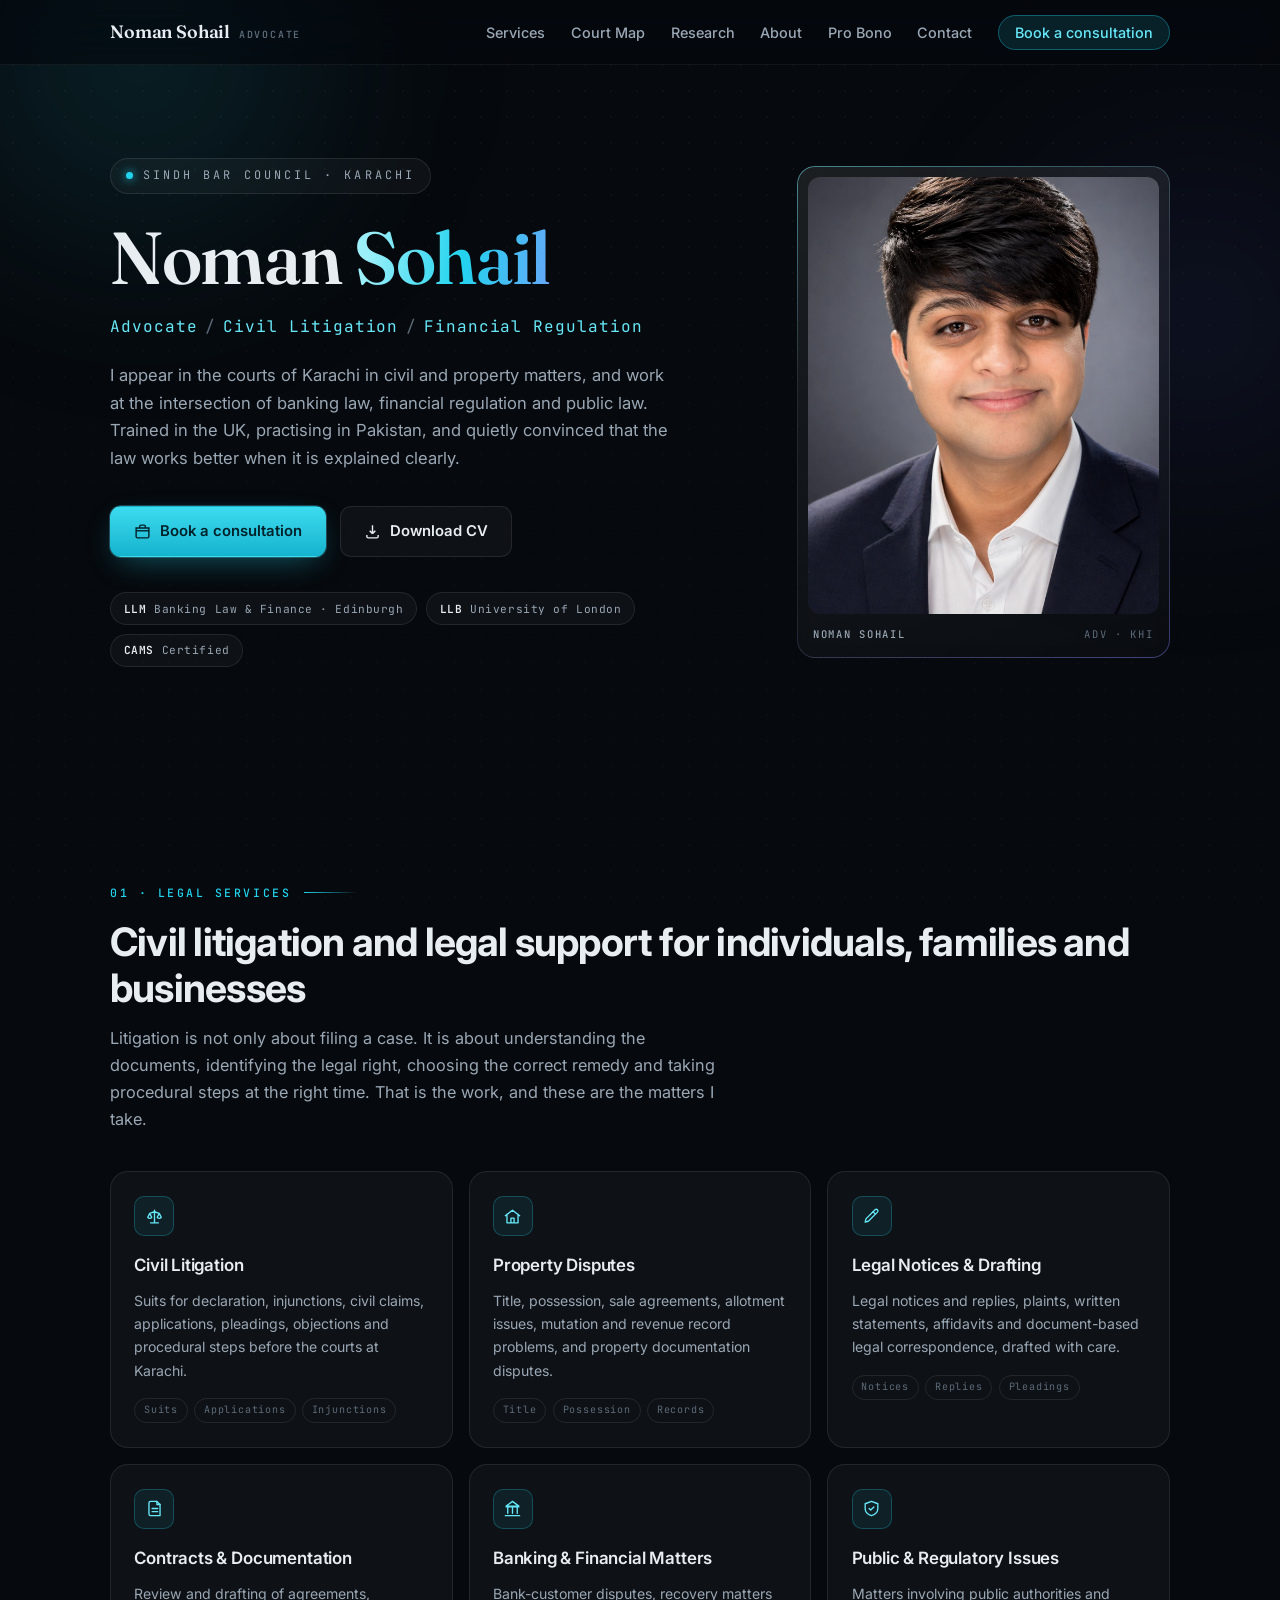
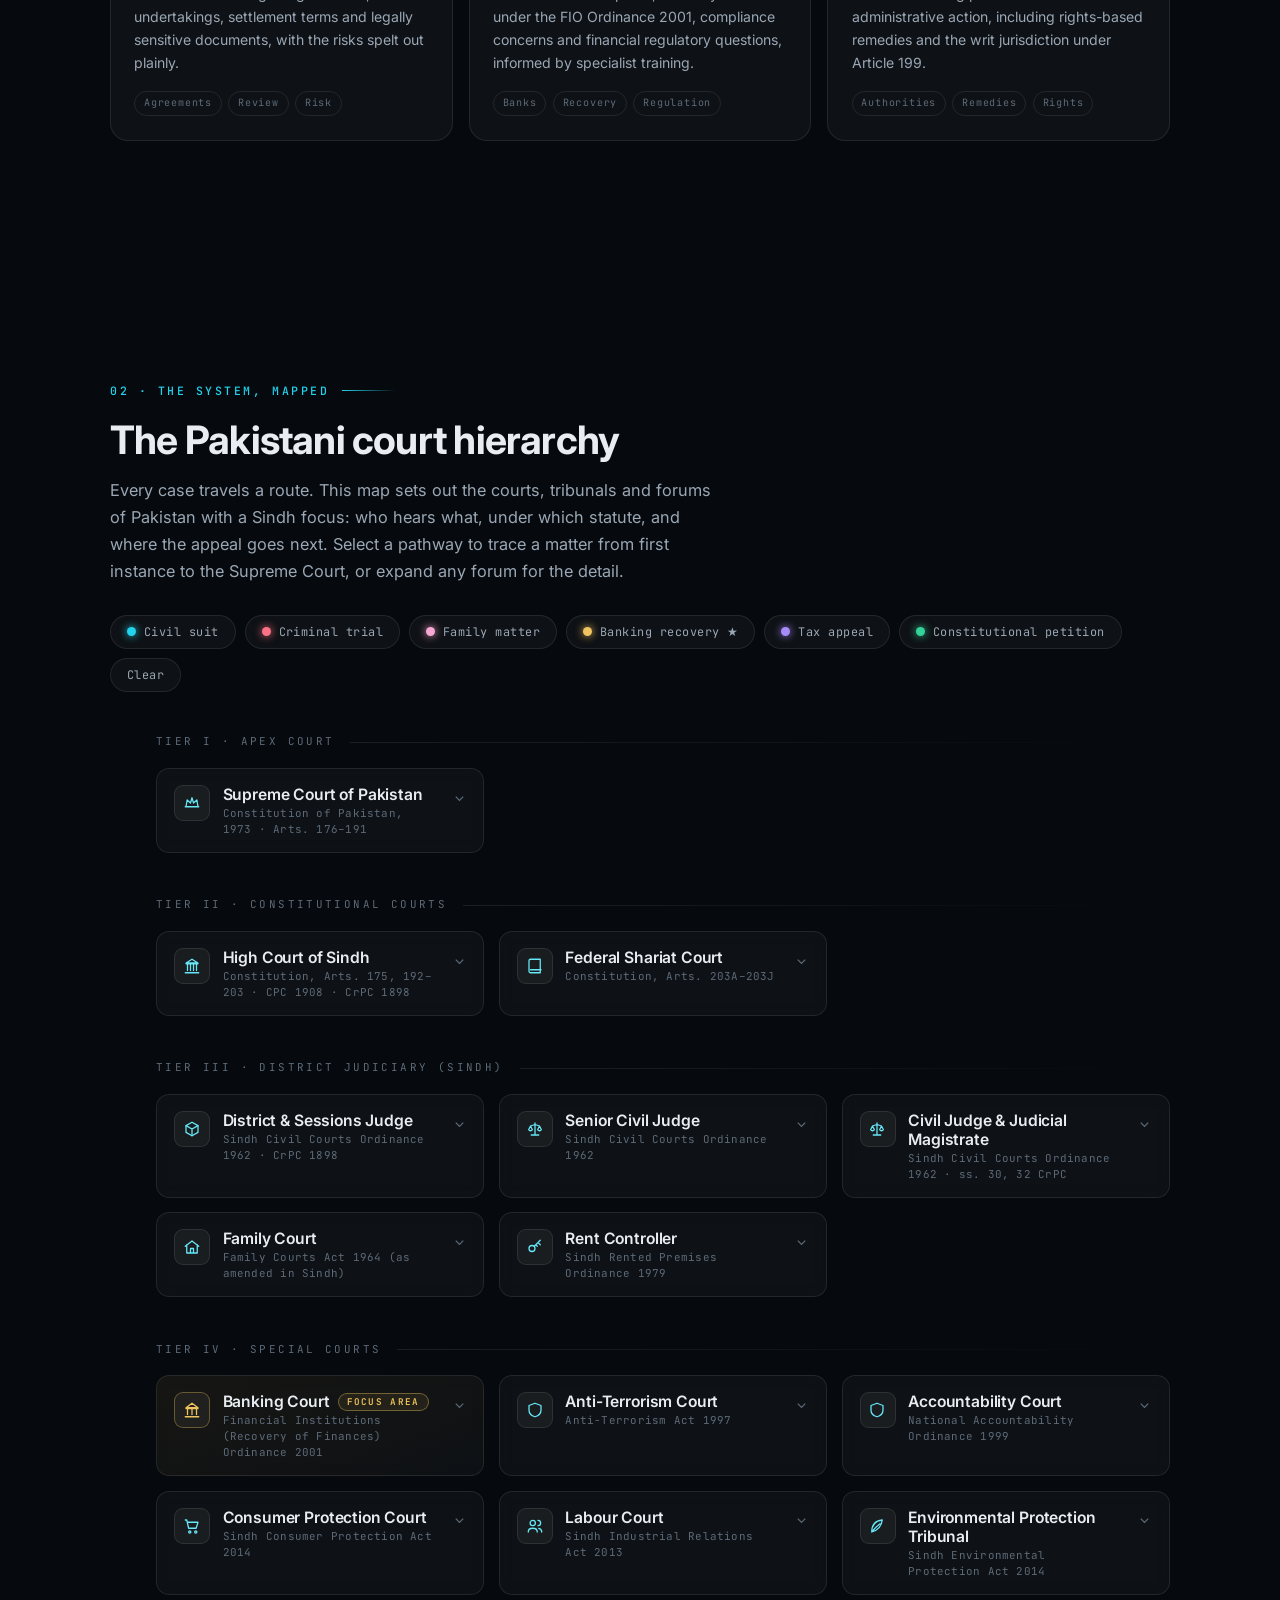
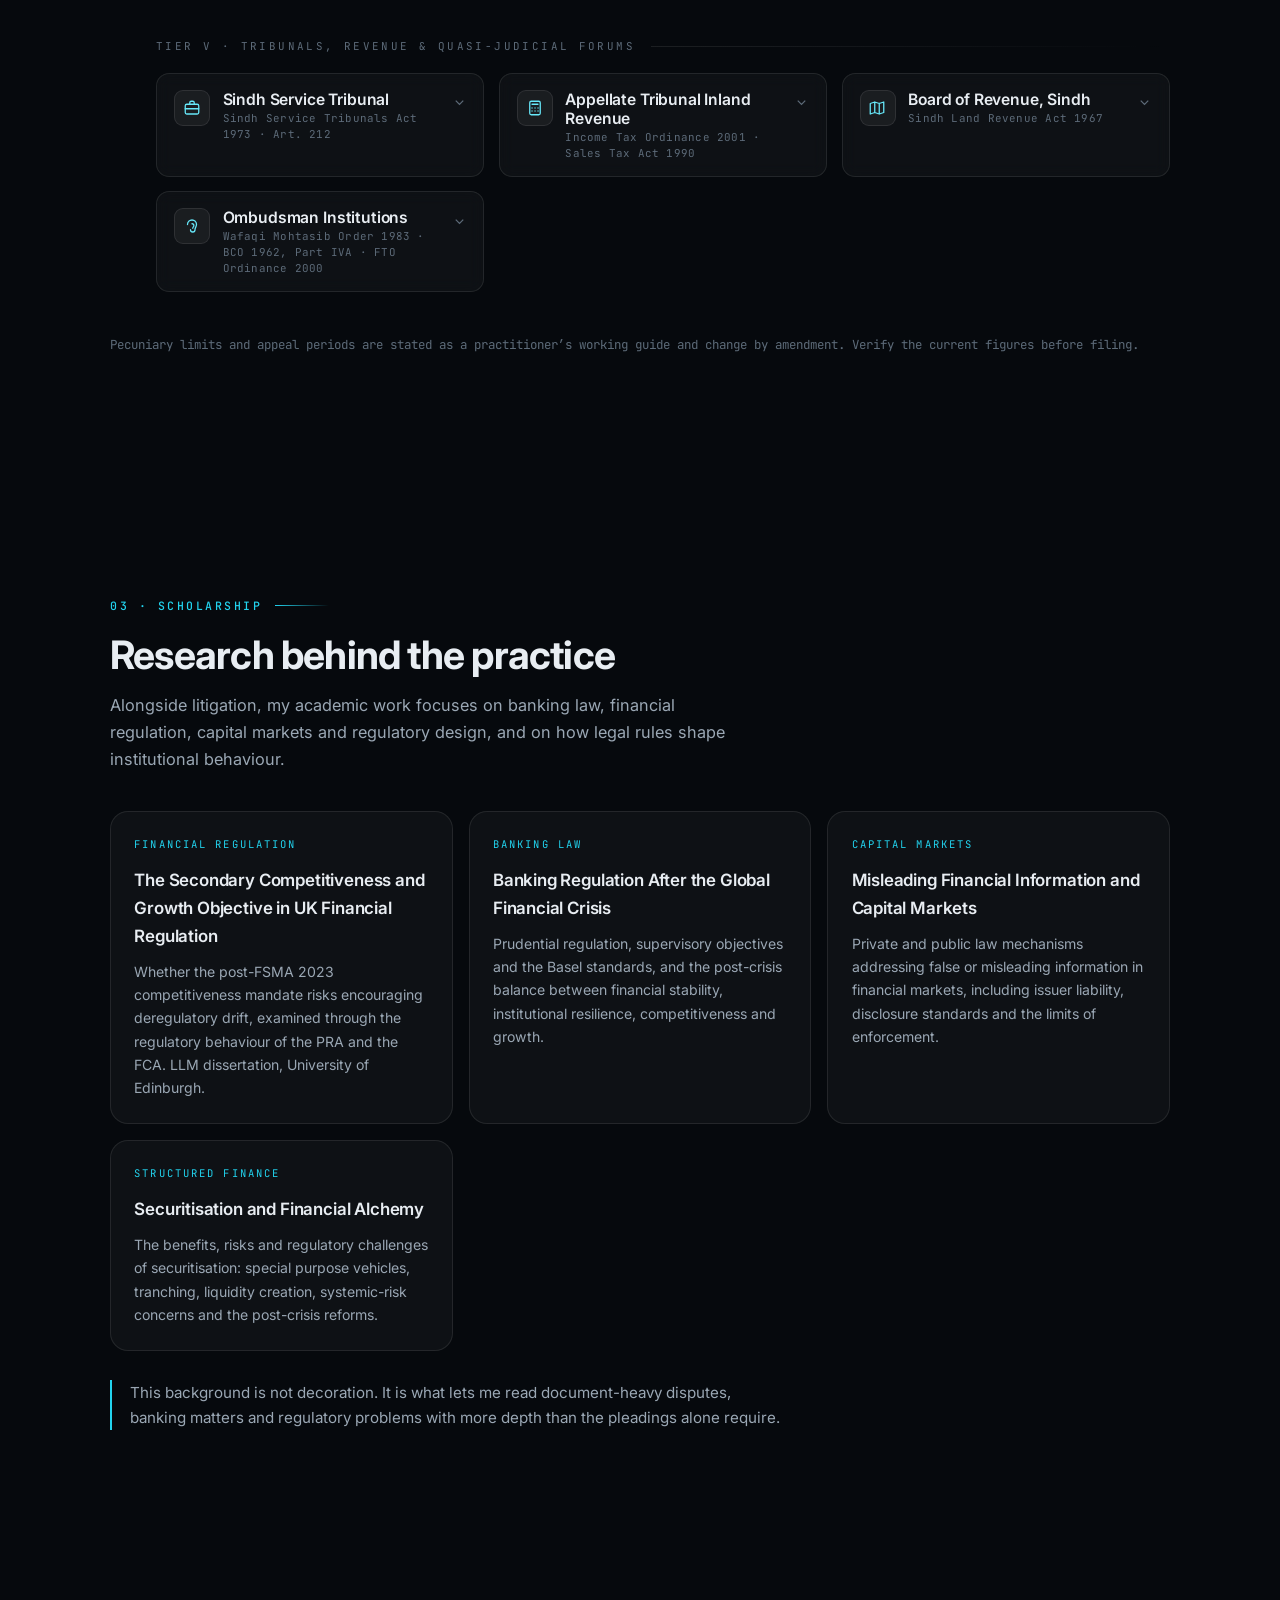
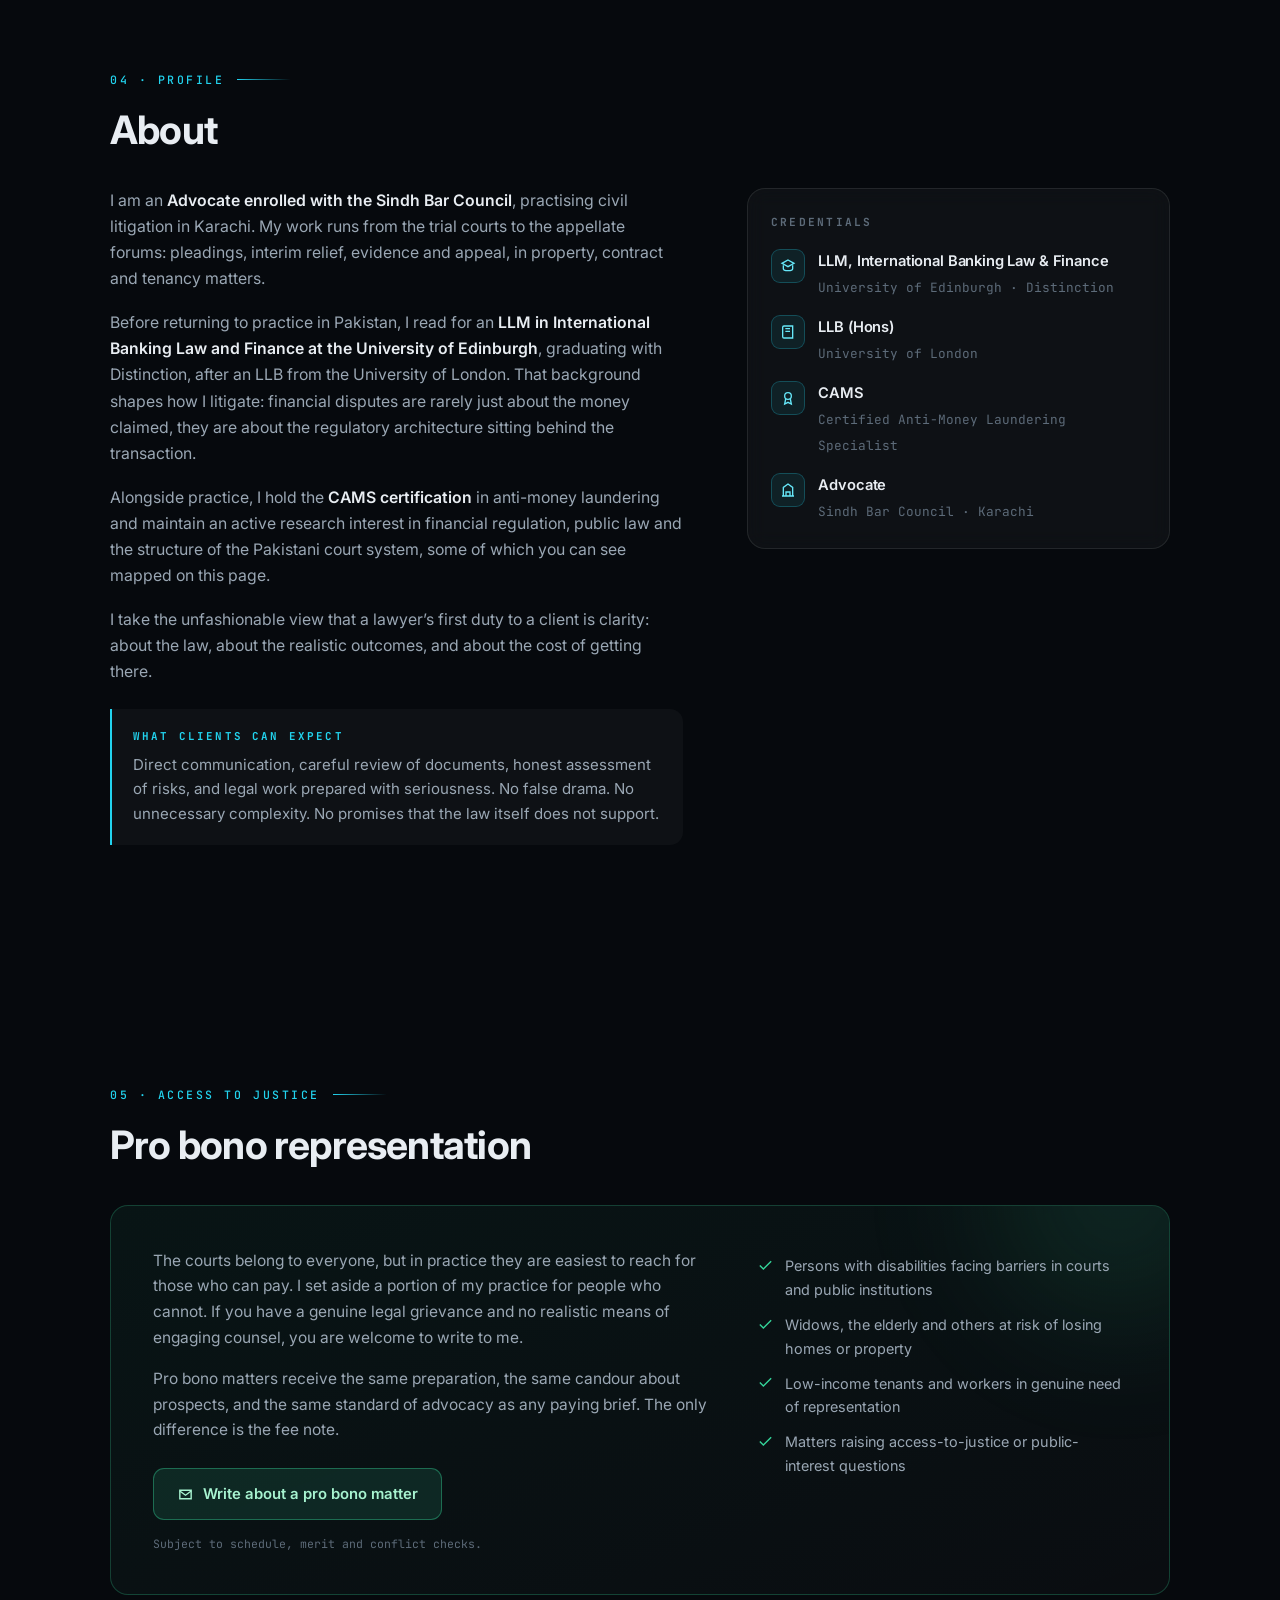
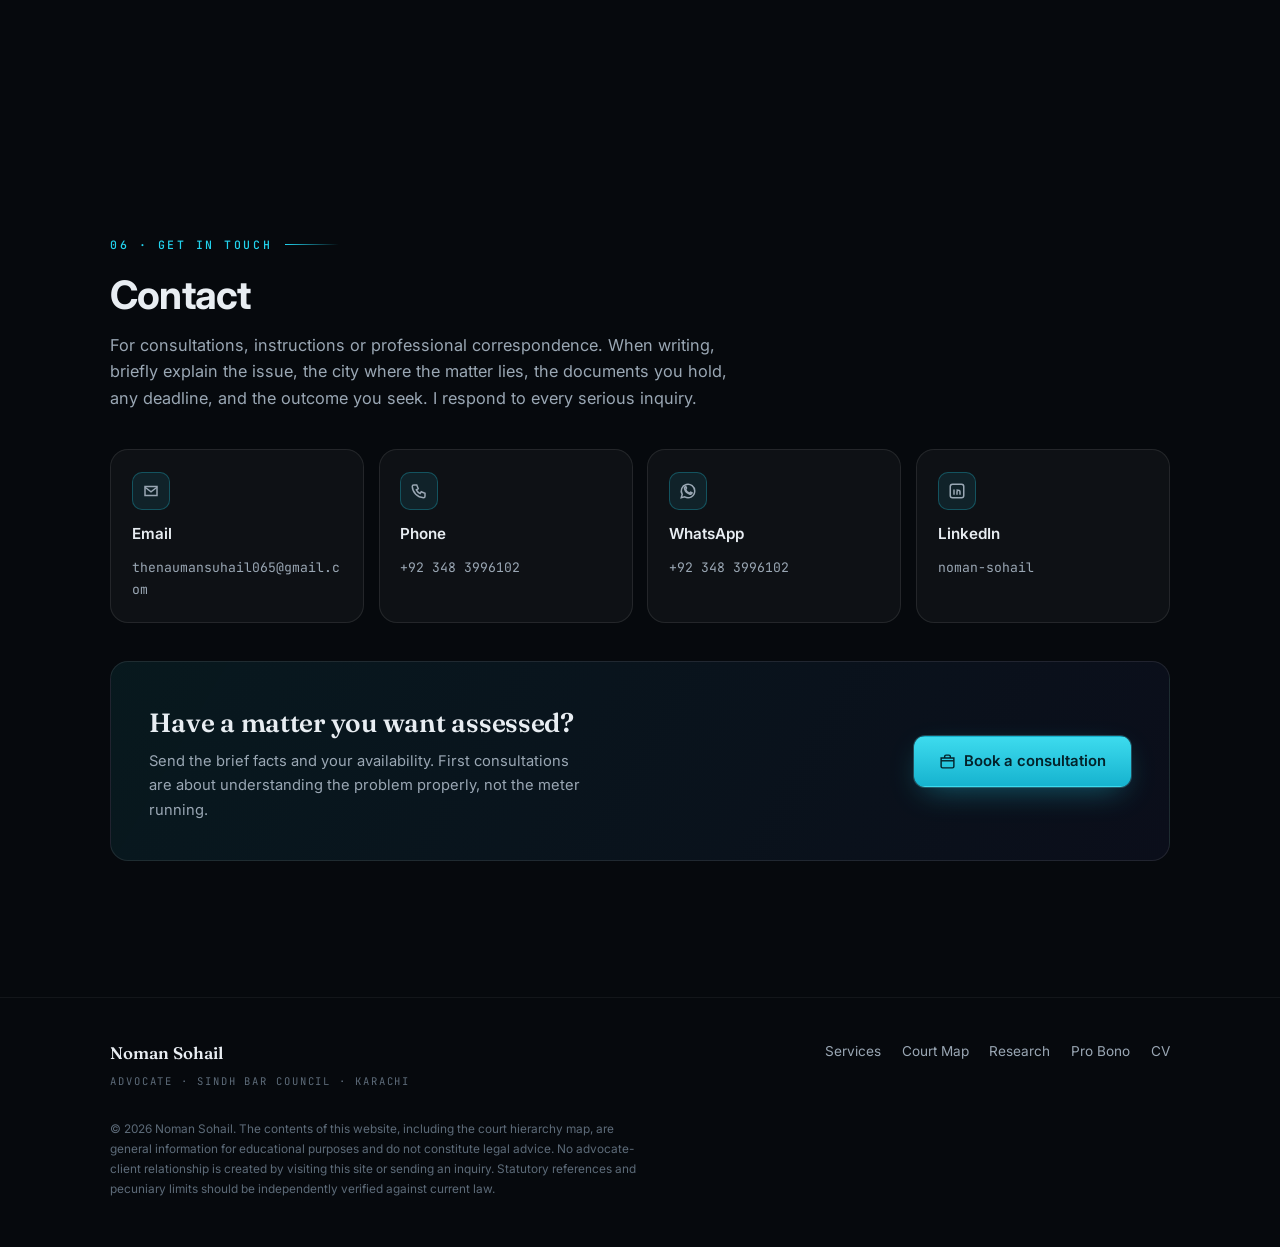
==== index.html @ 2d854922 "Update print statement from 'Hello' to 'Goodbye'" ====
<!DOCTYPE html>
<html lang="en">
<head>
<meta charset="UTF-8">
<meta name="viewport" content="width=device-width, initial-scale=1.0">
<title>Noman Sohail | Advocate, Sindh Bar Council | Civil &amp; Banking Litigation, Karachi</title>
<meta name="description" content="Noman Sohail is an Advocate enrolled with the Sindh Bar Council, based in Karachi. Civil litigation, property disputes, contracts, legal notices and drafting, banking and financial law, regulatory matters and selected pro bono work. LLM (Edinburgh), LLB (London), CAMS.">
<meta name="author" content="Noman Sohail">
<meta name="keywords" content="Noman Sohail, Advocate Karachi, Lawyer Karachi, Civil Lawyer Karachi, Property Lawyer Karachi, civil litigation Karachi, banking court lawyer, financial regulation, Sindh Bar Council, Pakistani court hierarchy, pro bono lawyer Karachi">
<link rel="canonical" href="https://nomansohail.org/">
<meta property="og:type" content="website">
<meta property="og:url" content="https://nomansohail.org/">
<meta property="og:title" content="Noman Sohail | Advocate · Civil Litigation · Financial Regulation">
<meta property="og:description" content="Advocate, Sindh Bar Council. Civil and banking litigation in Karachi. Research in financial regulation and public law. Explore an interactive map of the Pakistani court system.">
<meta property="og:image" content="https://nomansohail.org/1776953978502.png">
<meta name="twitter:card" content="summary_large_image">
<meta name="theme-color" content="#06090d">
<link rel="icon" href="data:image/svg+xml,&lt;svg xmlns='http://www.w3.org/2000/svg' viewBox='0 0 100 100'&gt;&lt;rect width='100' height='100' rx='20' fill='%2306090d'/&gt;&lt;text x='50' y='68' font-size='52' text-anchor='middle' fill='%2367e8f9' font-family='Georgia,serif'&gt;NS&lt;/text&gt;&lt;/svg&gt;">
<link rel="preconnect" href="https://fonts.googleapis.com">
<link rel="preconnect" href="https://fonts.gstatic.com" crossorigin>
<link href="https://fonts.googleapis.com/css2?family=Fraunces:opsz,wght@9..144,500;9..144,600&family=Inter:wght@400;500;600;700&family=JetBrains+Mono:wght@400;500;600&display=swap" rel="stylesheet">
<script type="application/ld+json">
{
  "@context": "https://schema.org",
  "@type": "Person",
  "name": "Noman Sohail",
  "url": "https://nomansohail.org/",
  "image": "https://nomansohail.org/1776953978502.png",
  "jobTitle": "Advocate",
  "memberOf": { "@type": "Organization", "name": "Sindh Bar Council" },
  "telephone": "+92-348-3996102",
  "email": "mailto:thenaumansuhail065@gmail.com",
  "sameAs": ["https://www.linkedin.com/in/noman-sohail-52742b200/"],
  "alumniOf": [
    { "@type": "CollegeOrUniversity", "name": "University of Edinburgh" },
    { "@type": "CollegeOrUniversity", "name": "University of London" }
  ],
  "knowsAbout": ["Civil litigation", "Banking law", "Financial regulation", "Constitutional law", "Pakistani court system"],
  "address": { "@type": "PostalAddress", "addressLocality": "Karachi", "addressRegion": "Sindh", "addressCountry": "PK" }
}
</script>
<style>
/* ============ TOKENS ============ */
:root{
  --bg:#06090d;
  --bg-raise:#0a0f15;
  --glass:rgba(255,255,255,.035);
  --glass-strong:rgba(255,255,255,.06);
  --line:rgba(255,255,255,.09);
  --line-soft:rgba(255,255,255,.055);
  --text:#e8edf2;
  --text-dim:#9aa7b4;
  --text-faint:#5d6b79;
  --accent:#67e8f9;
  --accent-deep:#22d3ee;
  --accent-ink:#04282e;
  --gold:#f1c45f;
  --rose:#fb7185;
  --violet:#a78bfa;
  --emerald:#34d399;
  --serif:"Fraunces",Georgia,serif;
  --sans:"Inter",system-ui,-apple-system,sans-serif;
  --mono:"JetBrains Mono",ui-monospace,monospace;
  --r-lg:18px; --r-md:13px; --r-sm:9px;
  --maxw:1140px;
  --gutter:clamp(18px,4vw,40px);
}
*{margin:0;padding:0;box-sizing:border-box}
html{scroll-behavior:smooth}
@media(prefers-reduced-motion:reduce){
  html{scroll-behavior:auto}
  *,*::before,*::after{animation-duration:.001s!important;animation-iteration-count:1!important;transition-duration:.001s!important}
}
body{
  font-family:var(--sans);
  background:var(--bg);
  color:var(--text);
  line-height:1.65;
  -webkit-font-smoothing:antialiased;
  overflow-x:hidden;
}
/* dot grid backdrop */
body::before{
  content:"";position:fixed;inset:0;z-index:-2;
  background-image:radial-gradient(rgba(255,255,255,.045) 1px,transparent 1px);
  background-size:26px 26px;
  mask-image:linear-gradient(to bottom,rgba(0,0,0,.9),rgba(0,0,0,.35) 60%,rgba(0,0,0,.55));
  -webkit-mask-image:linear-gradient(to bottom,rgba(0,0,0,.9),rgba(0,0,0,.35) 60%,rgba(0,0,0,.55));
}
::selection{background:rgba(34,211,238,.28);color:#fff}
a{color:var(--accent);text-decoration:none}
img{max-width:100%;display:block}
button{font-family:inherit;cursor:pointer}
:focus-visible{outline:2px solid var(--accent-deep);outline-offset:3px;border-radius:4px}

.wrap{max-width:var(--maxw);margin:0 auto;padding:0 var(--gutter)}
section{padding:clamp(72px,10vw,120px) 0;scroll-margin-top:84px}

/* ============ TYPE UTILITIES ============ */
.eyebrow{
  font-family:var(--mono);font-size:.72rem;font-weight:500;letter-spacing:.22em;
  text-transform:uppercase;color:var(--accent-deep);display:flex;align-items:center;gap:.8rem;margin-bottom:1.1rem;
}
.eyebrow::after{content:"";height:1px;width:54px;background:linear-gradient(90deg,var(--accent-deep),transparent)}
h2.sec-title{font-size:clamp(1.7rem,3.6vw,2.45rem);font-weight:700;letter-spacing:-.02em;line-height:1.18;margin-bottom:.85rem}
.sec-lead{color:var(--text-dim);max-width:62ch;font-size:1.02rem}
.mono{font-family:var(--mono)}

/* ============ NAV ============ */
.nav{
  position:fixed;top:0;left:0;right:0;z-index:60;
  background:rgba(6,9,13,.66);backdrop-filter:blur(16px) saturate(1.4);-webkit-backdrop-filter:blur(16px) saturate(1.4);
  border-bottom:1px solid var(--line-soft);
}
.nav-in{max-width:var(--maxw);margin:0 auto;padding:0 var(--gutter);height:64px;display:flex;align-items:center;justify-content:space-between;gap:1rem}
.brand{display:flex;align-items:baseline;gap:.55rem;color:var(--text);font-weight:600;letter-spacing:-.01em}
.brand .b-name{font-family:var(--serif);font-size:1.12rem}
.brand .b-tag{font-family:var(--mono);font-size:.62rem;letter-spacing:.18em;color:var(--text-faint);text-transform:uppercase}
.nav-links{display:flex;align-items:center;gap:1.6rem;list-style:none}
.nav-links a{color:var(--text-dim);font-size:.9rem;font-weight:500;transition:color .2s}
.nav-links a:hover{color:var(--text)}
.nav-cta{
  font-size:.84rem;font-weight:600;padding:.5rem 1rem;border-radius:99px;
  background:rgba(34,211,238,.12);border:1px solid rgba(34,211,238,.35);color:var(--accent)!important;
  transition:background .2s,border-color .2s;
}
.nav-cta:hover{background:rgba(34,211,238,.2);border-color:rgba(34,211,238,.6)}
.nav-burger{display:none;background:none;border:1px solid var(--line);border-radius:8px;width:40px;height:40px;color:var(--text);align-items:center;justify-content:center}
@media(max-width:880px){
  .nav-links{
    position:fixed;top:64px;right:0;left:0;flex-direction:column;align-items:stretch;gap:0;
    background:rgba(7,10,15,.97);backdrop-filter:blur(20px);-webkit-backdrop-filter:blur(20px);
    border-bottom:1px solid var(--line);padding:.5rem 0 1rem;display:none;
  }
  .nav-links.open{display:flex}
  .nav-links a{padding:.85rem var(--gutter);border-bottom:1px solid var(--line-soft)}
  .nav-cta{margin:1rem var(--gutter) 0;text-align:center}
  .nav-burger{display:flex}
}

/* ============ BUTTONS ============ */
.btn{display:inline-flex;align-items:center;gap:.55rem;font-weight:600;font-size:.93rem;border-radius:11px;padding:.78rem 1.45rem;transition:transform .2s,box-shadow .2s,background .2s,border-color .2s;border:1px solid transparent}
.btn svg{width:17px;height:17px;flex:none}
.btn-primary{background:linear-gradient(180deg,#3ddbee,#16b3cf);color:#03222a;box-shadow:0 0 0 1px rgba(103,232,249,.25),0 10px 32px -10px rgba(34,211,238,.45)}
.btn-primary:hover{transform:translateY(-2px);box-shadow:0 0 0 1px rgba(103,232,249,.4),0 16px 40px -10px rgba(34,211,238,.6)}
.btn-ghost{background:var(--glass);border-color:var(--line);color:var(--text)}
.btn-ghost:hover{background:var(--glass-strong);border-color:rgba(255,255,255,.18);transform:translateY(-2px)}

/* ============ HERO ============ */
.hero{position:relative;padding:158px 0 96px;overflow:hidden}
.hero-glow{position:absolute;inset:0;z-index:-1;pointer-events:none}
.hero-glow::before,.hero-glow::after{content:"";position:absolute;border-radius:50%;filter:blur(90px)}
.hero-glow::before{width:560px;height:560px;top:-220px;left:-140px;background:radial-gradient(circle,rgba(34,211,238,.16),transparent 65%)}
.hero-glow::after{width:520px;height:520px;top:60px;right:-180px;background:radial-gradient(circle,rgba(99,102,241,.13),transparent 65%)}
.hero-grid{display:grid;grid-template-columns:minmax(0,1.25fr) minmax(0,.75fr);gap:clamp(2rem,5vw,4.5rem);align-items:center}
.hero-kicker{font-family:var(--mono);font-size:.74rem;letter-spacing:.26em;color:var(--text-dim);text-transform:uppercase;display:inline-flex;align-items:center;gap:.6rem;border:1px solid var(--line);border-radius:99px;padding:.45rem .95rem;background:var(--glass);margin-bottom:1.6rem}
.hero-kicker .dot{width:7px;height:7px;border-radius:50%;background:var(--accent-deep);box-shadow:0 0 10px var(--accent-deep);animation:pulse 2.6s ease-in-out infinite}
@keyframes pulse{0%,100%{opacity:1}50%{opacity:.35}}
.hero h1{font-family:var(--serif);font-weight:600;font-size:clamp(2.7rem,6.4vw,4.6rem);line-height:1.04;letter-spacing:-.018em;margin-bottom:1.15rem}
.hero h1 .hl{background:linear-gradient(100deg,#9beff9 10%,#22d3ee 55%,#67a6f9 100%);-webkit-background-clip:text;background-clip:text;color:transparent}
.hero-tagline{font-family:var(--mono);font-size:clamp(.86rem,1.6vw,1rem);color:var(--accent);letter-spacing:.06em;margin-bottom:1.35rem}
.hero-tagline span{color:var(--text-faint);padding:0 .45rem}
.hero-sub{color:var(--text-dim);font-size:1.04rem;max-width:56ch;margin-bottom:2.1rem}
.hero-ctas{display:flex;flex-wrap:wrap;gap:.85rem;margin-bottom:2.2rem}
.cred-row{display:flex;flex-wrap:wrap;gap:.55rem}
.cred{font-family:var(--mono);font-size:.7rem;letter-spacing:.05em;color:var(--text-dim);border:1px solid var(--line);background:var(--glass);border-radius:99px;padding:.38rem .8rem}
.cred b{color:var(--text);font-weight:600}
/* portrait card */
.portrait{position:relative;border-radius:var(--r-lg);padding:10px;background:linear-gradient(160deg,rgba(255,255,255,.09),rgba(255,255,255,.02));border:1px solid var(--line);backdrop-filter:blur(8px);-webkit-backdrop-filter:blur(8px);max-width:380px;justify-self:end;width:100%}
.portrait::before{content:"";position:absolute;inset:-1px;border-radius:inherit;padding:1px;background:linear-gradient(160deg,rgba(103,232,249,.5),transparent 35%,transparent 70%,rgba(99,102,241,.4));-webkit-mask:linear-gradient(#000 0 0) content-box,linear-gradient(#000 0 0);-webkit-mask-composite:xor;mask-composite:exclude;pointer-events:none}
.portrait img{border-radius:calc(var(--r-lg) - 6px);width:100%;aspect-ratio:4/4.6;object-fit:cover;filter:saturate(.96) contrast(1.03)}
.portrait-cap{display:flex;justify-content:space-between;align-items:center;padding:.75rem .35rem .25rem;font-family:var(--mono);font-size:.66rem;letter-spacing:.16em;color:var(--text-faint);text-transform:uppercase}
.portrait-cap b{color:var(--text-dim);font-weight:500}
@media(max-width:880px){
  .hero{padding:128px 0 72px}
  .hero-grid{grid-template-columns:1fr}
  .portrait{justify-self:start;max-width:320px;order:-1}
}

/* ============ GENERIC GLASS CARD ============ */
.card{background:var(--glass);border:1px solid var(--line);border-radius:var(--r-lg);backdrop-filter:blur(10px);-webkit-backdrop-filter:blur(10px)}

/* ============ COURT MAP ============ */
.map-shell{position:relative;margin-top:2.6rem}
.route-bar{display:flex;flex-wrap:wrap;gap:.55rem;margin:1.9rem 0 .4rem}
.route-btn{
  display:inline-flex;align-items:center;gap:.5rem;font-family:var(--mono);font-size:.74rem;letter-spacing:.04em;
  color:var(--text-dim);background:var(--glass);border:1px solid var(--line);border-radius:99px;padding:.5rem 1rem;
  transition:all .2s;
}
.route-btn .swatch{width:9px;height:9px;border-radius:50%;background:var(--sw,#67e8f9);box-shadow:0 0 8px var(--sw,#67e8f9)}
.route-btn:hover{color:var(--text);border-color:rgba(255,255,255,.22)}
.route-btn.active{color:var(--text);background:rgba(255,255,255,.07);border-color:var(--sw);box-shadow:0 0 0 1px var(--sw) inset,0 0 22px -8px var(--sw)}
.route-btn.clear-btn .swatch{display:none}
.route-summary{
  display:none;margin:.9rem 0 1.4rem;padding:.95rem 1.15rem;border-radius:var(--r-md);
  background:var(--glass);border:1px solid var(--line);font-size:.88rem;color:var(--text-dim);
}
.route-summary.show{display:block}
.route-summary .rs-title{font-family:var(--mono);font-size:.7rem;letter-spacing:.18em;text-transform:uppercase;color:var(--rs,#67e8f9);margin-bottom:.45rem}
.route-summary .rs-chain{display:flex;flex-wrap:wrap;gap:.4rem .6rem;align-items:center;font-size:.84rem}
.route-summary .rs-chain .step{color:var(--text);background:rgba(255,255,255,.05);border:1px solid var(--line);border-radius:7px;padding:.2rem .6rem}
.route-summary .rs-chain .arr{color:var(--rs,#67e8f9);font-family:var(--mono)}
.route-summary .rs-note{margin-top:.55rem;font-size:.8rem;color:var(--text-faint)}

.map-wrap{position:relative;padding-left:clamp(26px,4vw,46px)}
#route-svg{position:absolute;inset:0;width:100%;height:100%;pointer-events:none;overflow:visible;z-index:1}
#route-svg path{fill:none;stroke-width:2.4;stroke-linecap:round;stroke-dasharray:7 8;animation:dashflow 1.6s linear infinite;filter:drop-shadow(0 0 6px currentColor)}
#route-svg circle{filter:drop-shadow(0 0 6px currentColor)}
@keyframes dashflow{to{stroke-dashoffset:-30}}

.tier{margin-bottom:2.7rem;position:relative;z-index:2}
.tier-head{display:flex;align-items:center;gap:1rem;margin-bottom:1.05rem}
.tier-head .t-label{font-family:var(--mono);font-size:.68rem;letter-spacing:.22em;text-transform:uppercase;color:var(--text-faint);white-space:nowrap}
.tier-head .t-line{flex:1;height:1px;background:linear-gradient(90deg,var(--line),transparent)}
.tier-grid{display:grid;grid-template-columns:repeat(auto-fill,minmax(min(320px,100%),1fr));gap:.9rem}

.node{
  background:var(--glass);border:1px solid var(--line);border-radius:var(--r-md);
  transition:border-color .25s,box-shadow .25s,opacity .3s,background .25s;position:relative;
  backdrop-filter:blur(8px);-webkit-backdrop-filter:blur(8px);
}
.node:hover{border-color:rgba(255,255,255,.2)}
.node.dim{opacity:.28}
.node.lit{border-color:var(--nc,#67e8f9);box-shadow:0 0 0 1px var(--nc,#67e8f9) inset,0 0 30px -10px var(--nc,#67e8f9);opacity:1}
.node.focus-node{background:linear-gradient(160deg,rgba(241,196,95,.07),var(--glass))}
.node-head{display:flex;align-items:flex-start;gap:.8rem;padding:1rem 1.05rem;width:100%;background:none;border:none;color:inherit;text-align:left}
.node-ico{flex:none;width:36px;height:36px;border-radius:9px;display:flex;align-items:center;justify-content:center;background:rgba(255,255,255,.05);border:1px solid var(--line);color:var(--accent)}
.node-ico svg{width:18px;height:18px}
.node.focus-node .node-ico{color:var(--gold);border-color:rgba(241,196,95,.35)}
.node-meta{flex:1;min-width:0}
.node-name{font-weight:600;font-size:.98rem;letter-spacing:-.01em;display:flex;align-items:center;gap:.5rem;flex-wrap:wrap}
.focus-chip{font-family:var(--mono);font-size:.58rem;letter-spacing:.14em;text-transform:uppercase;color:var(--gold);border:1px solid rgba(241,196,95,.4);border-radius:99px;padding:.14rem .5rem;background:rgba(241,196,95,.08)}
.node-statute{font-family:var(--mono);font-size:.68rem;color:var(--text-faint);margin-top:.22rem;letter-spacing:.02em}
.node-chev{flex:none;color:var(--text-faint);transition:transform .3s;margin-top:.35rem}
.node-chev svg{width:15px;height:15px}
.node.open .node-chev{transform:rotate(180deg)}
.step-badge{
  position:absolute;top:-9px;left:-9px;width:24px;height:24px;border-radius:50%;
  background:var(--nc,#67e8f9);color:#04141a;font-family:var(--mono);font-weight:600;font-size:.72rem;
  display:flex;align-items:center;justify-content:center;box-shadow:0 0 14px var(--nc,#67e8f9);z-index:3;
}
.node-body{max-height:0;overflow:hidden;transition:max-height .45s ease}
.node.open .node-body{max-height:560px}
.node-body-in{padding:.15rem 1.05rem 1.15rem;border-top:1px dashed var(--line-soft);margin:0 0;font-size:.86rem;color:var(--text-dim)}
.node-body-in ul{list-style:none;margin:.8rem 0 .9rem;display:grid;gap:.45rem}
.node-body-in li{padding-left:1.1rem;position:relative}
.node-body-in li::before{content:"";position:absolute;left:0;top:.62em;width:5px;height:5px;border-radius:50%;background:var(--accent-deep)}
.node.focus-node .node-body-in li::before{background:var(--gold)}
.appeal-line{display:flex;flex-wrap:wrap;align-items:center;gap:.45rem;font-size:.78rem}
.appeal-line .al-label{font-family:var(--mono);font-size:.64rem;letter-spacing:.16em;text-transform:uppercase;color:var(--text-faint)}
.appeal-line .al-chip{font-family:var(--mono);font-size:.72rem;color:var(--accent);background:rgba(34,211,238,.08);border:1px solid rgba(34,211,238,.3);border-radius:7px;padding:.18rem .55rem}
.map-note{margin-top:.4rem;font-size:.78rem;color:var(--text-faint);font-family:var(--mono)}

/* ============ SERVICES / RESEARCH ============ */
.r-ico{width:40px;height:40px;border-radius:10px;background:rgba(34,211,238,.08);border:1px solid rgba(34,211,238,.25);color:var(--accent);display:flex;align-items:center;justify-content:center;margin-bottom:1rem}
.r-ico svg{width:19px;height:19px}
.chip-row{display:flex;flex-wrap:wrap;gap:.4rem;margin-top:1rem}
.chip-row span{font-family:var(--mono);font-size:.63rem;letter-spacing:.08em;color:var(--text-faint);border:1px solid var(--line);border-radius:99px;padding:.2rem .55rem}
.bridge{margin-top:1.8rem;color:var(--text-dim);font-size:.95rem;max-width:68ch;border-left:2px solid var(--accent-deep);padding-left:1.1rem}
.expect{margin-top:1.5rem;padding:1.15rem 1.3rem;border-left:2px solid var(--accent-deep);background:var(--glass);border-radius:0 var(--r-md) var(--r-md) 0;font-size:.94rem;color:var(--text-dim)}
.expect b{color:var(--text);font-family:var(--mono);font-size:.68rem;letter-spacing:.2em;text-transform:uppercase;display:block;margin-bottom:.45rem;color:var(--accent-deep)}
/* ============ RESEARCH ============ */
.research-grid{display:grid;grid-template-columns:repeat(auto-fill,minmax(min(310px,100%),1fr));gap:1rem;margin-top:2.4rem}
.r-card{padding:1.5rem 1.45rem;border-radius:var(--r-lg);background:var(--glass);border:1px solid var(--line);transition:transform .25s,border-color .25s,background .25s;position:relative;overflow:hidden}
.r-card::after{content:"";position:absolute;top:0;left:0;right:0;height:1px;background:linear-gradient(90deg,transparent,rgba(103,232,249,.5),transparent);opacity:0;transition:opacity .3s}
.r-card:hover{transform:translateY(-4px);border-color:rgba(255,255,255,.18);background:var(--glass-strong)}
.r-card:hover::after{opacity:1}
.r-tag{font-family:var(--mono);font-size:.66rem;letter-spacing:.2em;text-transform:uppercase;color:var(--accent-deep);margin-bottom:.85rem;display:block}
.r-card h3{font-size:1.06rem;font-weight:600;letter-spacing:-.01em;margin-bottom:.55rem}
.r-card p{font-size:.88rem;color:var(--text-dim)}

/* ============ ABOUT ============ */
.about-grid{display:grid;grid-template-columns:minmax(0,1.15fr) minmax(0,.85fr);gap:clamp(2rem,5vw,4rem);align-items:start;margin-top:2.2rem}
.about-copy p{color:var(--text-dim);margin-bottom:1.1rem;font-size:.99rem}
.about-copy p b,.about-copy p strong{color:var(--text);font-weight:600}
.cred-panel{padding:1.5rem 1.45rem}
.cred-panel h3{font-family:var(--mono);font-size:.7rem;letter-spacing:.2em;text-transform:uppercase;color:var(--text-faint);margin-bottom:1.1rem}
.cred-list{list-style:none;display:grid;gap:.95rem}
.cred-list li{display:flex;gap:.85rem;align-items:flex-start}
.cred-list .ci{flex:none;width:34px;height:34px;border-radius:9px;background:rgba(34,211,238,.08);border:1px solid rgba(34,211,238,.25);color:var(--accent);display:flex;align-items:center;justify-content:center}
.cred-list .ci svg{width:16px;height:16px}
.cred-list b{display:block;font-size:.92rem;font-weight:600;letter-spacing:-.01em}
.cred-list span{font-size:.8rem;color:var(--text-faint);font-family:var(--mono)}
@media(max-width:880px){.about-grid{grid-template-columns:1fr}}

/* ============ PRO BONO ============ */
.probono-panel{
  margin-top:2.3rem;border-radius:var(--r-lg);border:1px solid rgba(52,211,153,.25);
  background:linear-gradient(160deg,rgba(52,211,153,.06),rgba(255,255,255,.02));
  padding:clamp(1.6rem,4vw,2.6rem);position:relative;overflow:hidden;
}
.probono-panel::before{content:"";position:absolute;width:420px;height:420px;border-radius:50%;top:-220px;right:-160px;background:radial-gradient(circle,rgba(52,211,153,.14),transparent 65%);filter:blur(50px);pointer-events:none}
.pb-grid{display:grid;grid-template-columns:minmax(0,1.2fr) minmax(0,.8fr);gap:clamp(1.8rem,4vw,3rem);position:relative}
.pb-grid p{color:var(--text-dim);font-size:.97rem;margin-bottom:1rem}
.pb-list{list-style:none;display:grid;gap:.7rem;margin-top:.4rem}
.pb-list li{display:flex;gap:.7rem;align-items:flex-start;font-size:.9rem;color:var(--text-dim)}
.pb-list svg{flex:none;width:17px;height:17px;color:var(--emerald);margin-top:.18rem}
.pb-foot{margin-top:1.6rem;display:flex;flex-wrap:wrap;gap:.85rem;align-items:center}
.pb-caveat{font-family:var(--mono);font-size:.72rem;color:var(--text-faint)}
.btn-emerald{background:rgba(52,211,153,.12);border:1px solid rgba(52,211,153,.4);color:#a7f3d0}
.btn-emerald:hover{background:rgba(52,211,153,.2);transform:translateY(-2px)}
@media(max-width:880px){.pb-grid{grid-template-columns:1fr}}

/* ============ CONTACT ============ */
.contact-grid{display:grid;grid-template-columns:repeat(auto-fit,minmax(min(230px,100%),1fr));gap:.9rem;margin-top:2.3rem}
.c-card{padding:1.35rem 1.3rem;border-radius:var(--r-lg);background:var(--glass);border:1px solid var(--line);display:flex;flex-direction:column;gap:.7rem;color:var(--text);transition:transform .25s,border-color .25s,background .25s}
a.c-card:hover{transform:translateY(-4px);border-color:rgba(103,232,249,.4);background:var(--glass-strong)}
.c-ico{width:38px;height:38px;border-radius:10px;background:rgba(34,211,238,.09);border:1px solid rgba(34,211,238,.28);color:var(--accent);display:flex;align-items:center;justify-content:center}
.c-ico svg{width:18px;height:18px}
.c-card b{font-size:.95rem;font-weight:600}
.c-card span{font-size:.82rem;color:var(--text-dim);word-break:break-all;font-family:var(--mono)}
.consult-strip{
  margin-top:2.4rem;border-radius:var(--r-lg);border:1px solid var(--line);
  background:linear-gradient(120deg,rgba(34,211,238,.08),rgba(99,102,241,.06));
  padding:clamp(1.6rem,4vw,2.4rem);display:flex;flex-wrap:wrap;gap:1.4rem;align-items:center;justify-content:space-between;
}
.consult-strip h3{font-family:var(--serif);font-size:clamp(1.25rem,2.6vw,1.65rem);font-weight:600;letter-spacing:-.01em;margin-bottom:.3rem}
.consult-strip p{color:var(--text-dim);font-size:.92rem;max-width:48ch}

/* ============ FOOTER ============ */
footer{border-top:1px solid var(--line-soft);padding:2.6rem 0 3rem;margin-top:1rem}
.foot-in{display:flex;flex-wrap:wrap;gap:1.4rem;justify-content:space-between;align-items:flex-start}
.foot-in .f-brand{font-family:var(--serif);font-size:1.05rem;font-weight:600}
.foot-in .f-sub{font-family:var(--mono);font-size:.66rem;letter-spacing:.18em;text-transform:uppercase;color:var(--text-faint);margin-top:.3rem}
.f-links{display:flex;gap:1.3rem;font-size:.85rem}
.f-links a{color:var(--text-dim)}
.f-links a:hover{color:var(--text)}
.disclaimer{margin-top:1.8rem;font-size:.74rem;color:var(--text-faint);max-width:78ch;line-height:1.7}

/* ============ REVEAL ============ */
.reveal{opacity:0;transform:translateY(22px);transition:opacity .7s ease,transform .7s ease}
.reveal.in{opacity:1;transform:none}
</style>
</head>
<body>

<!-- ============ NAV ============ -->
<header class="nav">
  <div class="nav-in">
    <a href="#top" class="brand">
      <span class="b-name">Noman Sohail</span>
      <span class="b-tag">Advocate</span>
    </a>
    <nav>
      <ul class="nav-links" id="navLinks">
        <li><a href="#services">Services</a></li>
        <li><a href="#court-map">Court Map</a></li>
        <li><a href="#research">Research</a></li>
        <li><a href="#about">About</a></li>
        <li><a href="#pro-bono">Pro Bono</a></li>
        <li><a href="#contact">Contact</a></li>
        <li><a class="nav-cta" href="mailto:thenaumansuhail065@gmail.com?subject=Consultation%20Request&body=Assalam-o-Alaikum%20Mr.%20Sohail%2C%0A%0AI%20would%20like%20to%20book%20a%20consultation.%0A%0ANature%20of%20matter%3A%20%0ACity%2Flocation%20of%20the%20matter%3A%20%0ADocuments%20available%3A%20%0ADeadline%20(if%20any)%3A%20%0APreferred%20date%2Ftime%3A%20%0AContact%20number%3A%20">Book a consultation</a></li>
      </ul>
    </nav>
    <button class="nav-burger" id="navBurger" aria-label="Toggle menu" aria-expanded="false" aria-controls="navLinks">
      <svg viewBox="0 0 24 24" fill="none" stroke="currentColor" stroke-width="2" width="18" height="18"><path d="M4 7h16M4 12h16M4 17h16"/></svg>
    </button>
  </div>
</header>

<main id="top">

<!-- ============ HERO ============ -->
<section class="hero" aria-label="Introduction">
  <div class="hero-glow" aria-hidden="true"></div>
  <div class="wrap hero-grid">
    <div>
      <span class="hero-kicker"><span class="dot" aria-hidden="true"></span>Sindh Bar Council &middot; Karachi</span>
      <h1>Noman <span class="hl">Sohail</span></h1>
      <p class="hero-tagline">Advocate<span>/</span>Civil Litigation<span>/</span>Financial Regulation</p>
      <p class="hero-sub">I appear in the courts of Karachi in civil and property matters, and work at the intersection of banking law, financial regulation and public law. Trained in the UK, practising in Pakistan, and quietly convinced that the law works better when it is explained clearly.</p>
      <div class="hero-ctas">
        <a class="btn btn-primary" href="mailto:thenaumansuhail065@gmail.com?subject=Consultation%20Request&body=Assalam-o-Alaikum%20Mr.%20Sohail%2C%0A%0AI%20would%20like%20to%20book%20a%20consultation.%0A%0ANature%20of%20matter%3A%20%0ACity%2Flocation%20of%20the%20matter%3A%20%0ADocuments%20available%3A%20%0ADeadline%20(if%20any)%3A%20%0APreferred%20date%2Ftime%3A%20%0AContact%20number%3A%20">
          <svg viewBox="0 0 24 24" fill="none" stroke="currentColor" stroke-width="2"><path d="M8 7V5a2 2 0 012-2h4a2 2 0 012 2v2M3 7h18v12a2 2 0 01-2 2H5a2 2 0 01-2-2V7z"/><path d="M3 11h18"/></svg>
          Book a consultation
        </a>
        <a class="btn btn-ghost" href="Noman_Sohail_Resume%20(1).pdf" target="_blank" rel="noopener">
          <svg viewBox="0 0 24 24" fill="none" stroke="currentColor" stroke-width="2"><path d="M12 3v12m0 0l-4-4m4 4l4-4"/><path d="M4 17v2a2 2 0 002 2h12a2 2 0 002-2v-2"/></svg>
          Download CV
        </a>
      </div>
      <div class="cred-row" role="list">
        <span class="cred" role="listitem"><b>LLM</b> Banking Law &amp; Finance &middot; Edinburgh</span>
        <span class="cred" role="listitem"><b>LLB</b> University of London</span>
        <span class="cred" role="listitem"><b>CAMS</b> Certified</span>
      </div>
    </div>
    <figure class="portrait">
      <img src="1776953978502.png" alt="Portrait of Noman Sohail, Advocate" width="380" height="437">
      <figcaption class="portrait-cap"><b>Noman Sohail</b><span>ADV &middot; KHI</span></figcaption>
    </figure>
  </div>
</section>

<!-- ============ SERVICES ============ -->
<section id="services">
  <div class="wrap">
    <span class="eyebrow reveal">01 &middot; Legal Services</span>
    <h2 class="sec-title reveal">Civil litigation and legal support for individuals, families and businesses</h2>
    <p class="sec-lead reveal">Litigation is not only about filing a case. It is about understanding the documents, identifying the legal right, choosing the correct remedy and taking procedural steps at the right time. That is the work, and these are the matters I take.</p>
    <div class="research-grid">
      <article class="r-card reveal">
        <span class="r-ico" aria-hidden="true"><svg viewBox="0 0 24 24" fill="none" stroke="currentColor" stroke-width="1.7" stroke-linecap="round" stroke-linejoin="round"><path d="M12 4v16M7 20h10M12 6L6 8m6-2l6 2M6 8l-2.5 5a3 3 0 005 0L6 8zm12 0l-2.5 5a3 3 0 005 0L18 8z"/></svg></span>
        <h3>Civil Litigation</h3>
        <p>Suits for declaration, injunctions, civil claims, applications, pleadings, objections and procedural steps before the courts at Karachi.</p>
        <div class="chip-row"><span>Suits</span><span>Applications</span><span>Injunctions</span></div>
      </article>
      <article class="r-card reveal">
        <span class="r-ico" aria-hidden="true"><svg viewBox="0 0 24 24" fill="none" stroke="currentColor" stroke-width="1.7" stroke-linecap="round" stroke-linejoin="round"><path d="M3 11l9-7 9 7M5 9v11h14V9M10 20v-6h4v6"/></svg></span>
        <h3>Property Disputes</h3>
        <p>Title, possession, sale agreements, allotment issues, mutation and revenue record problems, and property documentation disputes.</p>
        <div class="chip-row"><span>Title</span><span>Possession</span><span>Records</span></div>
      </article>
      <article class="r-card reveal">
        <span class="r-ico" aria-hidden="true"><svg viewBox="0 0 24 24" fill="none" stroke="currentColor" stroke-width="1.7" stroke-linecap="round" stroke-linejoin="round"><path d="M16.5 3.5a2.1 2.1 0 013 3L8 18l-4 1 1-4L16.5 3.5z"/><path d="M14 6l3 3"/></svg></span>
        <h3>Legal Notices &amp; Drafting</h3>
        <p>Legal notices and replies, plaints, written statements, affidavits and document-based legal correspondence, drafted with care.</p>
        <div class="chip-row"><span>Notices</span><span>Replies</span><span>Pleadings</span></div>
      </article>
      <article class="r-card reveal">
        <span class="r-ico" aria-hidden="true"><svg viewBox="0 0 24 24" fill="none" stroke="currentColor" stroke-width="1.7" stroke-linecap="round" stroke-linejoin="round"><path d="M7 3h8l4 4v14H7a2 2 0 01-2-2V5a2 2 0 012-2z"/><path d="M15 3v4h4M9 12h7M9 16h7"/></svg></span>
        <h3>Contracts &amp; Documentation</h3>
        <p>Review and drafting of agreements, undertakings, settlement terms and legally sensitive documents, with the risks spelt out plainly.</p>
        <div class="chip-row"><span>Agreements</span><span>Review</span><span>Risk</span></div>
      </article>
      <article class="r-card reveal">
        <span class="r-ico" aria-hidden="true"><svg viewBox="0 0 24 24" fill="none" stroke="currentColor" stroke-width="1.7" stroke-linecap="round" stroke-linejoin="round"><path d="M3 21h18M4 10h16M12 3L4 9h16L12 3zM6 10v8M12 10v8M18 10v8"/></svg></span>
        <h3>Banking &amp; Financial Matters</h3>
        <p>Bank-customer disputes, recovery matters under the FIO Ordinance 2001, compliance concerns and financial regulatory questions, informed by specialist training.</p>
        <div class="chip-row"><span>Banks</span><span>Recovery</span><span>Regulation</span></div>
      </article>
      <article class="r-card reveal">
        <span class="r-ico" aria-hidden="true"><svg viewBox="0 0 24 24" fill="none" stroke="currentColor" stroke-width="1.7" stroke-linecap="round" stroke-linejoin="round"><path d="M12 3l8 3v6c0 4.5-3.5 7.8-8 9-4.5-1.2-8-4.5-8-9V6l8-3z"/><path d="M9 12l2 2 4-4"/></svg></span>
        <h3>Public &amp; Regulatory Issues</h3>
        <p>Matters involving public authorities and administrative action, including rights-based remedies and the writ jurisdiction under Article 199.</p>
        <div class="chip-row"><span>Authorities</span><span>Remedies</span><span>Rights</span></div>
      </article>
    </div>
  </div>
</section>

<!-- ============ COURT MAP ============ -->
<section id="court-map">
  <div class="wrap">
    <span class="eyebrow reveal">02 &middot; The System, Mapped</span>
    <h2 class="sec-title reveal">The Pakistani court hierarchy</h2>
    <p class="sec-lead reveal">Every case travels a route. This map sets out the courts, tribunals and forums of Pakistan with a Sindh focus: who hears what, under which statute, and where the appeal goes next. Select a pathway to trace a matter from first instance to the Supreme Court, or expand any forum for the detail.</p>

    <div class="route-bar reveal" id="routeBar" role="group" aria-label="Appellate pathway selector"></div>
    <div class="route-summary" id="routeSummary" aria-live="polite"></div>

    <div class="map-shell reveal">
      <div class="map-wrap" id="mapWrap">
        <svg id="route-svg" aria-hidden="true"></svg>
        <div id="mapTiers"></div>
      </div>
      <p class="map-note">Pecuniary limits and appeal periods are stated as a practitioner&#8217;s working guide and change by amendment. Verify the current figures before filing.</p>
    </div>
  </div>
</section>

<!-- ============ RESEARCH ============ -->
<section id="research">
  <div class="wrap">
    <span class="eyebrow reveal">03 &middot; Scholarship</span>
    <h2 class="sec-title reveal">Research behind the practice</h2>
    <p class="sec-lead reveal">Alongside litigation, my academic work focuses on banking law, financial regulation, capital markets and regulatory design, and on how legal rules shape institutional behaviour.</p>
        <div class="research-grid">
      <article class="r-card reveal">
        <span class="r-tag">Financial Regulation</span>
        <h3>The Secondary Competitiveness and Growth Objective in UK Financial Regulation</h3>
        <p>Whether the post-FSMA 2023 competitiveness mandate risks encouraging deregulatory drift, examined through the regulatory behaviour of the PRA and the FCA. LLM dissertation, University of Edinburgh.</p>
      </article>
      <article class="r-card reveal">
        <span class="r-tag">Banking Law</span>
        <h3>Banking Regulation After the Global Financial Crisis</h3>
        <p>Prudential regulation, supervisory objectives and the Basel standards, and the post-crisis balance between financial stability, institutional resilience, competitiveness and growth.</p>
      </article>
      <article class="r-card reveal">
        <span class="r-tag">Capital Markets</span>
        <h3>Misleading Financial Information and Capital Markets</h3>
        <p>Private and public law mechanisms addressing false or misleading information in financial markets, including issuer liability, disclosure standards and the limits of enforcement.</p>
      </article>
      <article class="r-card reveal">
        <span class="r-tag">Structured Finance</span>
        <h3>Securitisation and Financial Alchemy</h3>
        <p>The benefits, risks and regulatory challenges of securitisation: special purpose vehicles, tranching, liquidity creation, systemic-risk concerns and the post-crisis reforms.</p>
      </article>
    </div>
    <p class="bridge reveal">This background is not decoration. It is what lets me read document-heavy disputes, banking matters and regulatory problems with more depth than the pleadings alone require.</p>
    </div>
</section>

<!-- ============ ABOUT ============ -->
<section id="about">
  <div class="wrap">
    <span class="eyebrow reveal">04 &middot; Profile</span>
    <h2 class="sec-title reveal">About</h2>
    <div class="about-grid">
      <div class="about-copy reveal">
        <p>I am an <b>Advocate enrolled with the Sindh Bar Council</b>, practising civil litigation in Karachi. My work runs from the trial courts to the appellate forums: pleadings, interim relief, evidence and appeal, in property, contract and tenancy matters.</p>
        <p>Before returning to practice in Pakistan, I read for an <b>LLM in International Banking Law and Finance at the University of Edinburgh</b>, graduating with Distinction, after an LLB from the University of London. That background shapes how I litigate: financial disputes are rarely just about the money claimed, they are about the regulatory architecture sitting behind the transaction.</p>
        <p>Alongside practice, I hold the <b>CAMS certification</b> in anti-money laundering and maintain an active research interest in financial regulation, public law and the structure of the Pakistani court system, some of which you can see mapped on this page.</p>
        <p>I take the unfashionable view that a lawyer&#8217;s first duty to a client is clarity: about the law, about the realistic outcomes, and about the cost of getting there.</p>
        <div class="expect">
          <b>What clients can expect</b>
          Direct communication, careful review of documents, honest assessment of risks, and legal work prepared with seriousness. No false drama. No unnecessary complexity. No promises that the law itself does not support.
        </div>
      </div>
      <aside class="card cred-panel reveal" aria-label="Credentials">
        <h3>Credentials</h3>
        <ul class="cred-list">
          <li>
            <span class="ci"><svg viewBox="0 0 24 24" fill="none" stroke="currentColor" stroke-width="2"><path d="M12 3l9 5-9 5-9-5 9-5z"/><path d="M5 11v5c0 1.5 3 3 7 3s7-1.5 7-3v-5"/></svg></span>
            <div><b>LLM, International Banking Law &amp; Finance</b><span>University of Edinburgh &middot; Distinction</span></div>
          </li>
          <li>
            <span class="ci"><svg viewBox="0 0 24 24" fill="none" stroke="currentColor" stroke-width="2"><path d="M4 19V5a2 2 0 012-2h13v18H6a2 2 0 01-2-2z"/><path d="M8 7h7M8 11h7"/></svg></span>
            <div><b>LLB (Hons)</b><span>University of London</span></div>
          </li>
          <li>
            <span class="ci"><svg viewBox="0 0 24 24" fill="none" stroke="currentColor" stroke-width="2"><circle cx="12" cy="9" r="5"/><path d="M8.5 13.5L7 21l5-2.5L17 21l-1.5-7.5"/></svg></span>
            <div><b>CAMS</b><span>Certified Anti-Money Laundering Specialist</span></div>
          </li>
          <li>
            <span class="ci"><svg viewBox="0 0 24 24" fill="none" stroke="currentColor" stroke-width="2"><path d="M3 21h18M5 21V8l7-5 7 5v13"/><path d="M9 21v-6h6v6"/></svg></span>
            <div><b>Advocate</b><span>Sindh Bar Council &middot; Karachi</span></div>
          </li>
        </ul>
      </aside>
    </div>
  </div>
</section>

<!-- ============ PRO BONO ============ -->
<section id="pro-bono">
  <div class="wrap">
    <span class="eyebrow reveal">05 &middot; Access to Justice</span>
    <h2 class="sec-title reveal">Pro bono representation</h2>
    <div class="probono-panel reveal">
      <div class="pb-grid">
        <div>
          <p>The courts belong to everyone, but in practice they are easiest to reach for those who can pay. I set aside a portion of my practice for people who cannot. If you have a genuine legal grievance and no realistic means of engaging counsel, you are welcome to write to me.</p>
          <p>Pro bono matters receive the same preparation, the same candour about prospects, and the same standard of advocacy as any paying brief. The only difference is the fee note.</p>
          <div class="pb-foot">
            <a class="btn btn-emerald" href="mailto:thenaumansuhail065@gmail.com?subject=Pro%20Bono%20Inquiry&body=Assalam-o-Alaikum%20Mr.%20Sohail%2C%0A%0AI%20am%20writing%20regarding%20a%20pro%20bono%20matter.%0A%0ABrief%20facts%3A%20%0AForum%20(if%20any%20case%20is%20pending)%3A%20%0AContact%20number%3A%20">
              <svg viewBox="0 0 24 24" fill="none" stroke="currentColor" stroke-width="2"><path d="M4 6h16v12H4z"/><path d="M4 7l8 6 8-6"/></svg>
              Write about a pro bono matter
            </a>
            <span class="pb-caveat">Subject to schedule, merit and conflict checks.</span>
          </div>
        </div>
        <div>
          <ul class="pb-list">
            <li><svg viewBox="0 0 24 24" fill="none" stroke="currentColor" stroke-width="2"><path d="M20 6L9 17l-5-5"/></svg>Persons with disabilities facing barriers in courts and public institutions</li>
            <li><svg viewBox="0 0 24 24" fill="none" stroke="currentColor" stroke-width="2"><path d="M20 6L9 17l-5-5"/></svg>Widows, the elderly and others at risk of losing homes or property</li>
            <li><svg viewBox="0 0 24 24" fill="none" stroke="currentColor" stroke-width="2"><path d="M20 6L9 17l-5-5"/></svg>Low-income tenants and workers in genuine need of representation</li>
            <li><svg viewBox="0 0 24 24" fill="none" stroke="currentColor" stroke-width="2"><path d="M20 6L9 17l-5-5"/></svg>Matters raising access-to-justice or public-interest questions</li>
          </ul>
        </div>
      </div>
    </div>
  </div>
</section>

<!-- ============ CONTACT ============ -->
<section id="contact">
  <div class="wrap">
    <span class="eyebrow reveal">06 &middot; Get in Touch</span>
    <h2 class="sec-title reveal">Contact</h2>
    <p class="sec-lead reveal">For consultations, instructions or professional correspondence. When writing, briefly explain the issue, the city where the matter lies, the documents you hold, any deadline, and the outcome you seek. I respond to every serious inquiry.</p>
    <div class="contact-grid">
      <a class="c-card reveal" href="mailto:thenaumansuhail065@gmail.com">
        <span class="c-ico"><svg viewBox="0 0 24 24" fill="none" stroke="currentColor" stroke-width="2"><path d="M4 6h16v12H4z"/><path d="M4 7l8 6 8-6"/></svg></span>
        <b>Email</b>
        <span>thenaumansuhail065@gmail.com</span>
      </a>
      <a class="c-card reveal" href="tel:+923483996102">
        <span class="c-ico"><svg viewBox="0 0 24 24" fill="none" stroke="currentColor" stroke-width="2"><path d="M5 4h4l2 5-2.5 1.5a11 11 0 005 5L15 13l5 2v4a2 2 0 01-2 2A16 16 0 013 6a2 2 0 012-2z"/></svg></span>
        <b>Phone</b>
        <span>+92 348 3996102</span>
      </a>
      <a class="c-card reveal" href="https://wa.me/923483996102" target="_blank" rel="noopener">
        <span class="c-ico"><svg viewBox="0 0 24 24" fill="none" stroke="currentColor" stroke-width="2"><path d="M21 12a9 9 0 01-13.4 7.8L3 21l1.3-4.4A9 9 0 1121 12z"/><path d="M9 10c.5 2.5 2.5 4.5 5 5l1.5-1.5 2 1c-.5 1.5-2 2-3.5 1.5-3-.9-5.6-3.5-6.5-6.5C7 8 7.5 6.5 9 6l1 2L9 10z"/></svg></span>
        <b>WhatsApp</b>
        <span>+92 348 3996102</span>
      </a>
      <a class="c-card reveal" href="https://www.linkedin.com/in/noman-sohail-52742b200/" target="_blank" rel="noopener">
        <span class="c-ico"><svg viewBox="0 0 24 24" fill="none" stroke="currentColor" stroke-width="2"><rect x="3" y="3" width="18" height="18" rx="3"/><path d="M8 10v7M8 7v.1M12 17v-4a2 2 0 014 0v4M12 10v1"/></svg></span>
        <b>LinkedIn</b>
        <span>noman-sohail</span>
      </a>
    </div>
    <div class="consult-strip reveal">
      <div>
        <h3>Have a matter you want assessed?</h3>
        <p>Send the brief facts and your availability. First consultations are about understanding the problem properly, not the meter running.</p>
      </div>
      <a class="btn btn-primary" href="mailto:thenaumansuhail065@gmail.com?subject=Consultation%20Request&body=Assalam-o-Alaikum%20Mr.%20Sohail%2C%0A%0AI%20would%20like%20to%20book%20a%20consultation.%0A%0ANature%20of%20matter%3A%20%0ACity%2Flocation%20of%20the%20matter%3A%20%0ADocuments%20available%3A%20%0ADeadline%20(if%20any)%3A%20%0APreferred%20date%2Ftime%3A%20%0AContact%20number%3A%20">
        <svg viewBox="0 0 24 24" fill="none" stroke="currentColor" stroke-width="2"><path d="M8 7V5a2 2 0 012-2h4a2 2 0 012 2v2M3 7h18v12a2 2 0 01-2 2H5a2 2 0 01-2-2V7z"/><path d="M3 11h18"/></svg>
        Book a consultation
      </a>
    </div>
  </div>
</section>

</main>

<footer>
  <div class="wrap">
    <div class="foot-in">
      <div>
        <div class="f-brand">Noman Sohail</div>
        <div class="f-sub">Advocate &middot; Sindh Bar Council &middot; Karachi</div>
      </div>
      <nav class="f-links" aria-label="Footer">
        <a href="#services">Services</a>
        <a href="#court-map">Court Map</a>
        <a href="#research">Research</a>
        <a href="#pro-bono">Pro Bono</a>
        <a href="Noman_Sohail_Resume%20(1).pdf" target="_blank" rel="noopener">CV</a>
      </nav>
    </div>
    <p class="disclaimer">&copy; <span id="year"></span> Noman Sohail. The contents of this website, including the court hierarchy map, are general information for educational purposes and do not constitute legal advice. No advocate-client relationship is created by visiting this site or sending an inquiry. Statutory references and pecuniary limits should be independently verified against current law.</p>
  </div>
</footer>

<script>
/* ================= COURT DATA ================= */
const TIERS = [
  {
    label: "Tier I · Apex Court",
    nodes: [
      {
        id: "sc",
        name: "Supreme Court of Pakistan",
        statute: "Constitution of Pakistan, 1973 · Arts. 176\u2013191",
        icon: "crown",
        points: [
          "Original jurisdiction in matters of public importance involving fundamental rights (Art. 184(3)).",
          "Appellate jurisdiction over High Courts: appeals as of right and by leave (CPLA) under Art. 185.",
          "Advisory jurisdiction on a reference by the President (Art. 186); review of its own judgments (Art. 188).",
          "Decisions bind all other courts in Pakistan (Art. 189). Branch Registry at Karachi.",
          "Also hears appeals from Service Tribunals (Art. 212(3)) and, through its Shariat Appellate Bench, from the Federal Shariat Court."
        ],
        appeal: ["Final court \u00b7 review under Art. 188 only"]
      }
    ]
  },
  {
    label: "Tier II · Constitutional Courts",
    nodes: [
      {
        id: "shc",
        name: "High Court of Sindh",
        statute: "Constitution, Arts. 175, 192\u2013203 · CPC 1908 · CrPC 1898",
        icon: "pillars",
        points: [
          "Writ jurisdiction under Art. 199: certiorari, mandamus, prohibition, quo warranto and habeas corpus against public authorities.",
          "Original civil jurisdiction at Karachi for suits above the prescribed value (currently PKR 15 million \u2014 verify before filing).",
          "Appellate side: first and second appeals and revisions (ss. 96, 100, 115 CPC); criminal appeals and confirmation of death sentences (ss. 410, 374 CrPC).",
          "Statutory appellate forum for Banking Courts (s. 22 FIO 2001), tax references (s. 133 ITO 2001), ATA and accountability appeals; company and admiralty jurisdiction.",
          "Principal seat at Karachi with benches and circuit courts at Hyderabad, Sukkur, Larkana and Mirpurkhas."
        ],
        appeal: ["Supreme Court (Art. 185)", "Intra-court appeal (LRO 1972, s. 3) from original side"]
      },
      {
        id: "fsc",
        name: "Federal Shariat Court",
        statute: "Constitution, Arts. 203A\u2013203J",
        icon: "book",
        points: [
          "Examines whether laws are repugnant to the Injunctions of Islam (Art. 203D) and may strike them down prospectively.",
          "Appellate and revisional jurisdiction in cases under the Hudood laws.",
          "Suo motu power to examine any law within its remit."
        ],
        appeal: ["Shariat Appellate Bench, Supreme Court (Art. 203F)"]
      }
    ]
  },
  {
    label: "Tier III · District Judiciary (Sindh)",
    nodes: [
      {
        id: "dj",
        name: "District & Sessions Judge",
        statute: "Sindh Civil Courts Ordinance 1962 · CrPC 1898",
        icon: "gavelless",
        points: [
          "Principal court of original civil jurisdiction in the district; administrative head of the district judiciary.",
          "Civil side: first appeals against decrees of Civil Judges within the prescribed pecuniary limit; rent appeals (s. 21, SRPO 1979); family appeals (s. 14, Family Courts Act 1964).",
          "Sessions side: trials of offences punishable with death or life imprisonment; appeals against convictions by Magistrates (s. 408 CrPC); bail and criminal revisions.",
          "Additional District & Sessions Judges exercise the same powers on cases made over to them, including designated Gender-Based Violence and consumer courts."
        ],
        appeal: ["High Court of Sindh (appeal / revision)"]
      },
      {
        id: "scj",
        name: "Senior Civil Judge",
        statute: "Sindh Civil Courts Ordinance 1962",
        icon: "scale",
        points: [
          "Distributes and supervises civil business among Civil Judges in the district.",
          "Exercises an enhanced pecuniary class of civil jurisdiction.",
          "Deals with succession and guardianship-related civil work assigned under the relevant statutes."
        ],
        appeal: ["District Judge or High Court, by value"]
      },
      {
        id: "cj",
        name: "Civil Judge & Judicial Magistrate",
        statute: "Sindh Civil Courts Ordinance 1962 · ss. 30, 32 CrPC",
        icon: "scale",
        points: [
          "The workhorse of the system: tries civil suits within its pecuniary class (Class I, II or III).",
          "Wears a second hat as Judicial Magistrate: criminal trials with sentencing powers graded by class (a Magistrate First Class may pass sentences up to three years).",
          "Grants interim injunctions, appoints commissions and conducts execution proceedings in suits before it."
        ],
        appeal: ["Civil decree \u2192 District Judge or High Court, by value", "Criminal conviction \u2192 Sessions Court (s. 408 CrPC)"]
      },
      {
        id: "fam",
        name: "Family Court",
        statute: "Family Courts Act 1964 (as amended in Sindh)",
        icon: "home",
        points: [
          "Exclusive jurisdiction over dissolution of marriage, dower, dowry, maintenance, custody and guardianship, and jactitation.",
          "Summary, comparatively informal procedure designed for speed; strict evidence rules relaxed.",
          "Decrees for dissolution on the ground of khula are not appealable."
        ],
        appeal: ["District Judge (s. 14) \u00b7 thereafter Art. 199 in appropriate cases"]
      },
      {
        id: "rent",
        name: "Rent Controller",
        statute: "Sindh Rented Premises Ordinance 1979",
        icon: "key",
        points: [
          "Eviction of tenants (s. 15) on grounds including default, personal bona fide need and reconstruction.",
          "Fixation of fair rent and orders for deposit of rent during proceedings.",
          "A creature of statute: jurisdiction confined strictly to the Ordinance."
        ],
        appeal: ["First Rent Appeal \u2192 District Judge (s. 21)", "Then Art. 199, High Court"]
      }
    ]
  },
  {
    label: "Tier IV · Special Courts",
    nodes: [
      {
        id: "bank",
        name: "Banking Court",
        statute: "Financial Institutions (Recovery of Finances) Ordinance 2001",
        icon: "bank",
        focus: true,
        points: [
          "Exclusive jurisdiction over suits for recovery of finances between customers and financial institutions (s. 9).",
          "The leave-to-defend regime (s. 10): the defendant must obtain leave, disclosing a substantial question, before contesting; default invites an immediate decree.",
          "Interim decrees, sale of mortgaged property and execution with the powers of a civil court; criminal jurisdiction over offences under the Ordinance.",
          "A core forum of my practice and research interest in banking litigation."
        ],
        appeal: ["High Court, Division Bench (s. 22) \u2014 within 30 days"]
      },
      {
        id: "atc",
        name: "Anti-Terrorism Court",
        statute: "Anti-Terrorism Act 1997",
        icon: "shield",
        points: [
          "Trial of scheduled offences under the Act with statutory timelines aimed at expedition.",
          "Special regimes for remand, protection of witnesses and transfer of cases.",
          "Constituted and supervised in consultation with the High Court."
        ],
        appeal: ["High Court (s. 25) \u2014 within 15 days"]
      },
      {
        id: "nab",
        name: "Accountability Court",
        statute: "National Accountability Ordinance 1999",
        icon: "shield",
        points: [
          "Trial of references involving corruption, corrupt practices and assets beyond known sources of income.",
          "Distinct arrest, bail and plea-bargain framework under the Ordinance, as repeatedly reshaped by amendment."
        ],
        appeal: ["High Court (s. 32) \u2014 within 10 days"]
      },
      {
        id: "consumer",
        name: "Consumer Protection Court",
        statute: "Sindh Consumer Protection Act 2014",
        icon: "cart",
        points: [
          "Claims for damages arising from defective products and faulty services.",
          "Presided over by judges of District Judge rank designated under the Act; simplified claim procedure."
        ],
        appeal: ["High Court of Sindh"]
      },
      {
        id: "labour",
        name: "Labour Court",
        statute: "Sindh Industrial Relations Act 2013",
        icon: "users",
        points: [
          "Individual grievance petitions, unfair labour practices and industrial disputes within the province.",
          "Trans-provincial establishments fall to the National Industrial Relations Commission instead."
        ],
        appeal: ["Sindh Labour Appellate Tribunal", "NIRC for trans-provincial matters"]
      },
      {
        id: "env",
        name: "Environmental Protection Tribunal",
        statute: "Sindh Environmental Protection Act 2014",
        icon: "leaf",
        points: [
          "Contraventions of environmental standards, EIA conditions and protection orders within Sindh.",
          "Mixed membership of judicial and technical members."
        ],
        appeal: ["High Court of Sindh"]
      }
    ]
  },
  {
    label: "Tier V · Tribunals, Revenue & Quasi-Judicial Forums",
    nodes: [
      {
        id: "sst",
        name: "Sindh Service Tribunal",
        statute: "Sindh Service Tribunals Act 1973 · Art. 212",
        icon: "briefcase",
        points: [
          "Exclusive jurisdiction over the terms and conditions of service of provincial civil servants, after departmental remedies are exhausted.",
          "The jurisdiction of ordinary courts, including the High Court, is constitutionally barred in such matters (Art. 212)."
        ],
        appeal: ["Supreme Court directly, by leave (Art. 212(3))"]
      },
      {
        id: "atir",
        name: "Appellate Tribunal Inland Revenue",
        statute: "Income Tax Ordinance 2001 · Sales Tax Act 1990",
        icon: "calc",
        points: [
          "The apex fact-finding forum in the tax chain: assessment by an Officer of Inland Revenue, appeal to the Commissioner (Appeals), then to the Tribunal.",
          "Recent amendments have re-routed appeals by pecuniary value between the Commissioner (Appeals) and the Tribunal \u2014 verify the current thresholds.",
          "Findings of fact end here; only questions of law travel upward."
        ],
        appeal: ["Reference to High Court on a question of law (s. 133 ITO 2001)", "Then Supreme Court"]
      },
      {
        id: "bor",
        name: "Board of Revenue, Sindh",
        statute: "Sindh Land Revenue Act 1967",
        icon: "map",
        points: [
          "The revenue hierarchy: Mukhtiarkar \u2192 Assistant / Deputy Commissioner \u2192 Commissioner \u2192 Member, Board of Revenue, through appeal, review and revision (ss. 161\u2013164).",
          "Mutations, record-of-rights and partition disputes live here; questions of title belong to the civil courts.",
          "Revenue orders are amenable to the writ jurisdiction once departmental remedies are exhausted."
        ],
        appeal: ["Art. 199, High Court of Sindh (writ)"]
      },
      {
        id: "ombuds",
        name: "Ombudsman Institutions",
        statute: "Wafaqi Mohtasib Order 1983 · BCO 1962, Part IVA · FTO Ordinance 2000",
        icon: "ear",
        points: [
          "Wafaqi Mohtasib and Provincial Mohtasib (Sindh) for maladministration by government agencies; Federal Tax Ombudsman for tax maladministration.",
          "Banking Mohtasib for complaints against banks: a fast, fee-free alternative to litigation for retail banking grievances.",
          "Not courts, but an increasingly important first stop before, or instead of, formal proceedings."
        ],
        appeal: ["Representation to the President / Governor against findings"]
      }
    ]
  }
];

/* ================= ROUTES ================= */
const ROUTES = [
  {
    id: "civil", name: "Civil suit", color: "#22d3ee",
    nodes: ["cj", "dj", "shc", "sc"],
    chain: ["Civil Judge (trial)", "District Judge (first appeal)", "High Court (second appeal / revision)", "Supreme Court (CPLA)"],
    note: "An ordinary-value civil suit. Where the value exceeds the District Court\u2019s appellate limit, the first appeal goes straight to the High Court; the highest-value suits at Karachi begin on the High Court\u2019s original side."
  },
  {
    id: "criminal", name: "Criminal trial", color: "#fb7185",
    nodes: ["cj", "dj", "shc", "sc"],
    chain: ["Judicial Magistrate (trial)", "Sessions Court (appeal, s. 408 CrPC)", "High Court (appeal / revision)", "Supreme Court"],
    note: "For offences triable by a Magistrate. Serious offences are tried by the Sessions Court at first instance, with appeal to the High Court (and confirmation of death sentences under s. 374 CrPC)."
  },
  {
    id: "family", name: "Family matter", color: "#f9a8d4",
    nodes: ["fam", "dj", "shc"],
    chain: ["Family Court (decree)", "District Judge (appeal, s. 14)", "High Court (Art. 199, where available)"],
    note: "Khula decrees are non-appealable; constitutional petitions lie only within the narrow limits the case law allows."
  },
  {
    id: "banking", name: "Banking recovery \u2605", color: "#f1c45f",
    nodes: ["bank", "shc", "sc"],
    chain: ["Banking Court (suit + leave to defend)", "High Court, Division Bench (s. 22, 30 days)", "Supreme Court (CPLA)"],
    note: "The FIO 2001 route: a recovery suit, the leave-to-defend gate at s. 10, then a single statutory appeal to a Division Bench of the High Court."
  },
  {
    id: "tax", name: "Tax appeal", color: "#a78bfa",
    nodes: ["atir", "shc", "sc"],
    chain: ["Commissioner (Appeals)", "Appellate Tribunal IR", "High Court (reference, s. 133)", "Supreme Court"],
    note: "Facts are settled at the Tribunal; only questions of law reach the High Court by reference, and onward to the Supreme Court."
  },
  {
    id: "writ", name: "Constitutional petition", color: "#34d399",
    nodes: ["shc", "sc"],
    chain: ["High Court, Art. 199 (writ)", "Supreme Court, Art. 185 (appeal)"],
    note: "Judicial review of executive or administrative action where no adequate alternate remedy exists. Matters of public importance involving fundamental rights may also be taken directly to the Supreme Court under Art. 184(3)."
  }
];

/* ================= ICONS ================= */
const ICONS = {
  crown: '<path d="M3 17h18M4 17l1.5-9L10 12l2-7 2 7 4.5-4L20 17"/>',
  pillars: '<path d="M3 21h18M4 9h16M12 3L4 8h16L12 3zM6 9v9M10 9v9M14 9v9M18 9v9"/>',
  book: '<path d="M4 19V5a2 2 0 012-2h13v18H6a2 2 0 01-2-2zM20 17H6"/>',
  gavelless: '<path d="M12 3l8 4.5v9L12 21l-8-4.5v-9L12 3z"/><path d="M12 12l8-4.5M12 12v9M12 12L4 7.5"/>',
  scale: '<path d="M12 4v16M7 20h10M12 6L6 8m6-2l6 2M6 8l-2.5 5a3 3 0 005 0L6 8zm12 0l-2.5 5a3 3 0 005 0L18 8z"/>',
  home: '<path d="M3 11l9-7 9 7M5 9v11h14V9M10 20v-6h4v6"/>',
  key: '<circle cx="8" cy="14" r="4"/><path d="M11 11l8-8m-3 3l3 3m-6 0l2 2"/>',
  bank: '<path d="M3 21h18M4 10h16M12 3L4 9h16L12 3zM6 10v8M12 10v8M18 10v8"/>',
  shield: '<path d="M12 3l8 3v6c0 4.5-3.5 7.8-8 9-4.5-1.2-8-4.5-8-9V6l8-3z"/>',
  cart: '<circle cx="9" cy="20" r="1.5"/><circle cx="17" cy="20" r="1.5"/><path d="M3 4h2l2.5 11h10L20 7H6"/>',
  users: '<circle cx="9" cy="8" r="3.5"/><path d="M3 20c0-3 2.7-5 6-5s6 2 6 5M16 4.5a3.5 3.5 0 010 7M21 20c0-2.5-1.8-4.2-4-4.8"/>',
  leaf: '<path d="M5 20c0-9 5-15 14-16-1 9-7 14-14 16zM5 20c3-4 7-8 11-11"/>',
  briefcase: '<rect x="3" y="7" width="18" height="13" rx="2"/><path d="M9 7V5a2 2 0 012-2h2a2 2 0 012 2v2M3 13h18"/>',
  calc: '<rect x="5" y="3" width="14" height="18" rx="2"/><path d="M8 7h8M8 12h.1M12 12h.1M16 12h.1M8 16h.1M12 16h.1M16 16h.1"/>',
  map: '<path d="M9 4L3 6v14l6-2 6 2 6-2V4l-6 2-6-2zM9 4v14M15 6v14"/>',
  ear: '<path d="M12 4a6 6 0 016 6c0 3-2 4-2 7a3 3 0 01-6 0M6 10a6 6 0 016-6"/><path d="M12 9a2.5 2.5 0 012.5 2.5c0 1.5-1.5 2-1.5 3.5"/>'
};
function ico(name){return '<svg viewBox="0 0 24 24" fill="none" stroke="currentColor" stroke-width="1.7" stroke-linecap="round" stroke-linejoin="round">'+(ICONS[name]||ICONS.scale)+'</svg>';}

/* ================= RENDER MAP ================= */
const mapTiers = document.getElementById("mapTiers");
TIERS.forEach(tier => {
  const t = document.createElement("div");
  t.className = "tier";
  let cards = "";
  tier.nodes.forEach(n => {
    cards += `
    <div class="node${n.focus ? " focus-node" : ""}" data-id="${n.id}" id="node-${n.id}">
      <button class="node-head" aria-expanded="false" aria-controls="body-${n.id}">
        <span class="node-ico" aria-hidden="true">${ico(n.icon)}</span>
        <span class="node-meta">
          <span class="node-name">${n.name}${n.focus ? '<span class="focus-chip">Focus Area</span>' : ""}</span>
          <span class="node-statute">${n.statute}</span>
        </span>
        <span class="node-chev" aria-hidden="true"><svg viewBox="0 0 24 24" fill="none" stroke="currentColor" stroke-width="2"><path d="M6 9l6 6 6-6"/></svg></span>
      </button>
      <div class="node-body" id="body-${n.id}">
        <div class="node-body-in">
          <ul>${n.points.map(p => `<li>${p}</li>`).join("")}</ul>
          <div class="appeal-line">
            <span class="al-label">Appeal lies to</span>
            ${n.appeal.map(a => `<span class="al-chip">${a}</span>`).join("")}
          </div>
        </div>
      </div>
    </div>`;
  });
  t.innerHTML = `<div class="tier-head"><span class="t-label">${tier.label}</span><span class="t-line"></span></div><div class="tier-grid">${cards}</div>`;
  mapTiers.appendChild(t);
});

/* expand / collapse */
mapTiers.addEventListener("click", e => {
  const head = e.target.closest(".node-head");
  if (!head) return;
  const node = head.parentElement;
  const open = node.classList.toggle("open");
  head.setAttribute("aria-expanded", open ? "true" : "false");
  setTimeout(drawRoute, 480); /* re-draw lines after height settles */
});

/* ================= ROUTE ENGINE ================= */
const routeBar = document.getElementById("routeBar");
const routeSummary = document.getElementById("routeSummary");
const svg = document.getElementById("route-svg");
const mapWrap = document.getElementById("mapWrap");
let activeRoute = null;

ROUTES.forEach(r => {
  const b = document.createElement("button");
  b.className = "route-btn";
  b.style.setProperty("--sw", r.color);
  b.innerHTML = `<span class="swatch" aria-hidden="true"></span>${r.name}`;
  b.setAttribute("aria-pressed", "false");
  b.addEventListener("click", () => setRoute(activeRoute === r.id ? null : r.id));
  b.dataset.route = r.id;
  routeBar.appendChild(b);
});
const clearBtn = document.createElement("button");
clearBtn.className = "route-btn clear-btn";
clearBtn.textContent = "Clear";
clearBtn.addEventListener("click", () => setRoute(null));
routeBar.appendChild(clearBtn);

function setRoute(id){
  activeRoute = id;
  const route = ROUTES.find(r => r.id === id) || null;
  document.querySelectorAll(".route-btn").forEach(b => {
    const on = b.dataset.route === id;
    b.classList.toggle("active", on);
    b.setAttribute("aria-pressed", on ? "true" : "false");
  });
  document.querySelectorAll(".node").forEach(n => {
    n.classList.remove("dim", "lit");
    n.style.removeProperty("--nc");
    const badge = n.querySelector(".step-badge");
    if (badge) badge.remove();
  });
  if (!route){
    routeSummary.classList.remove("show");
    routeSummary.innerHTML = "";
    svg.innerHTML = "";
    return;
  }
  document.querySelectorAll(".node").forEach(n => {
    const idx = route.nodes.indexOf(n.dataset.id);
    if (idx === -1){ n.classList.add("dim"); }
    else {
      n.classList.add("lit");
      n.style.setProperty("--nc", route.color);
      const badge = document.createElement("span");
      badge.className = "step-badge";
      badge.style.setProperty("--nc", route.color);
      badge.textContent = idx + 1;
      n.appendChild(badge);
    }
  });
  routeSummary.style.setProperty("--rs", route.color);
  routeSummary.innerHTML =
    `<div class="rs-title">${route.name} \u00b7 appellate pathway</div>
     <div class="rs-chain">${route.chain.map((s,i)=> (i? '<span class="arr">\u2192</span>':'') + `<span class="step">${s}</span>`).join("")}</div>
     <div class="rs-note">${route.note}</div>`;
  routeSummary.classList.add("show");
  drawRoute();
  const first = document.getElementById("node-" + route.nodes[0]);
  if (first){
    const r = first.getBoundingClientRect();
    if (r.top < 0 || r.bottom > innerHeight) first.scrollIntoView({behavior:"smooth", block:"center"});
  }
}

function roundedElbow(pts, rad){
  if (pts.length < 2) return "";
  let d = `M ${pts[0].x} ${pts[0].y}`;
  for (let i = 1; i < pts.length - 1; i++){
    const p0 = pts[i-1], p1 = pts[i], p2 = pts[i+1];
    const v1 = {x: p1.x - p0.x, y: p1.y - p0.y};
    const v2 = {x: p2.x - p1.x, y: p2.y - p1.y};
    const l1 = Math.hypot(v1.x, v1.y) || 1, l2 = Math.hypot(v2.x, v2.y) || 1;
    const r = Math.min(rad, l1/2, l2/2);
    const a = {x: p1.x - v1.x/l1*r, y: p1.y - v1.y/l1*r};
    const b = {x: p1.x + v2.x/l2*r, y: p1.y + v2.y/l2*r};
    d += ` L ${a.x} ${a.y} Q ${p1.x} ${p1.y} ${b.x} ${b.y}`;
  }
  const last = pts[pts.length-1];
  d += ` L ${last.x} ${last.y}`;
  return d;
}

function drawRoute(){
  svg.innerHTML = "";
  const route = ROUTES.find(r => r.id === activeRoute);
  if (!route) return;
  const wrapBox = mapWrap.getBoundingClientRect();
  svg.setAttribute("viewBox", `0 0 ${wrapBox.width} ${wrapBox.height}`);
  const gutterX = Math.max(10, parseFloat(getComputedStyle(mapWrap).paddingLeft) / 2);
  const anchors = route.nodes.map(id => {
    const el = document.getElementById("node-" + id);
    if (!el) return null;
    const b = el.getBoundingClientRect();
    return {x: b.left - wrapBox.left, y: b.top - wrapBox.top + Math.min(34, b.height/2)};
  }).filter(Boolean);
  /* route runs from the apex downward; nodes listed bottom-up, so reverse for drawing top-to-bottom */
  const seq = anchors.slice().reverse();
  for (let i = 0; i < seq.length - 1; i++){
    const a = seq[i], b = seq[i+1];
    const pts = [ a, {x: gutterX, y: a.y}, {x: gutterX, y: b.y}, b ];
    const path = document.createElementNS("http://www.w3.org/2000/svg", "path");
    path.setAttribute("d", roundedElbow(pts, 14));
    path.setAttribute("stroke", route.color);
    path.style.color = route.color;
    svg.appendChild(path);
  }
  anchors.forEach(p => {
    const c = document.createElementNS("http://www.w3.org/2000/svg", "circle");
    c.setAttribute("cx", p.x); c.setAttribute("cy", p.y); c.setAttribute("r", 4.2);
    c.setAttribute("fill", route.color);
    c.style.color = route.color;
    svg.appendChild(c);
  });
}
let rT;
addEventListener("resize", () => { clearTimeout(rT); rT = setTimeout(drawRoute, 180); });

/* ================= NAV / REVEAL / MISC ================= */
const burger = document.getElementById("navBurger");
const links = document.getElementById("navLinks");
burger.addEventListener("click", () => {
  const open = links.classList.toggle("open");
  burger.setAttribute("aria-expanded", open ? "true" : "false");
});
links.addEventListener("click", e => { if (e.target.tagName === "A") links.classList.remove("open"); });

if ("IntersectionObserver" in window){
  const io = new IntersectionObserver(entries => {
    entries.forEach(en => { if (en.isIntersecting){ en.target.classList.add("in"); io.unobserve(en.target); } });
  }, {threshold: .12});
  document.querySelectorAll(".reveal").forEach(el => io.observe(el));
} else {
  document.querySelectorAll(".reveal").forEach(el => el.classList.add("in"));
}

document.getElementById("year").textContent = new Date().getFullYear();
</script>
</body>
</html>
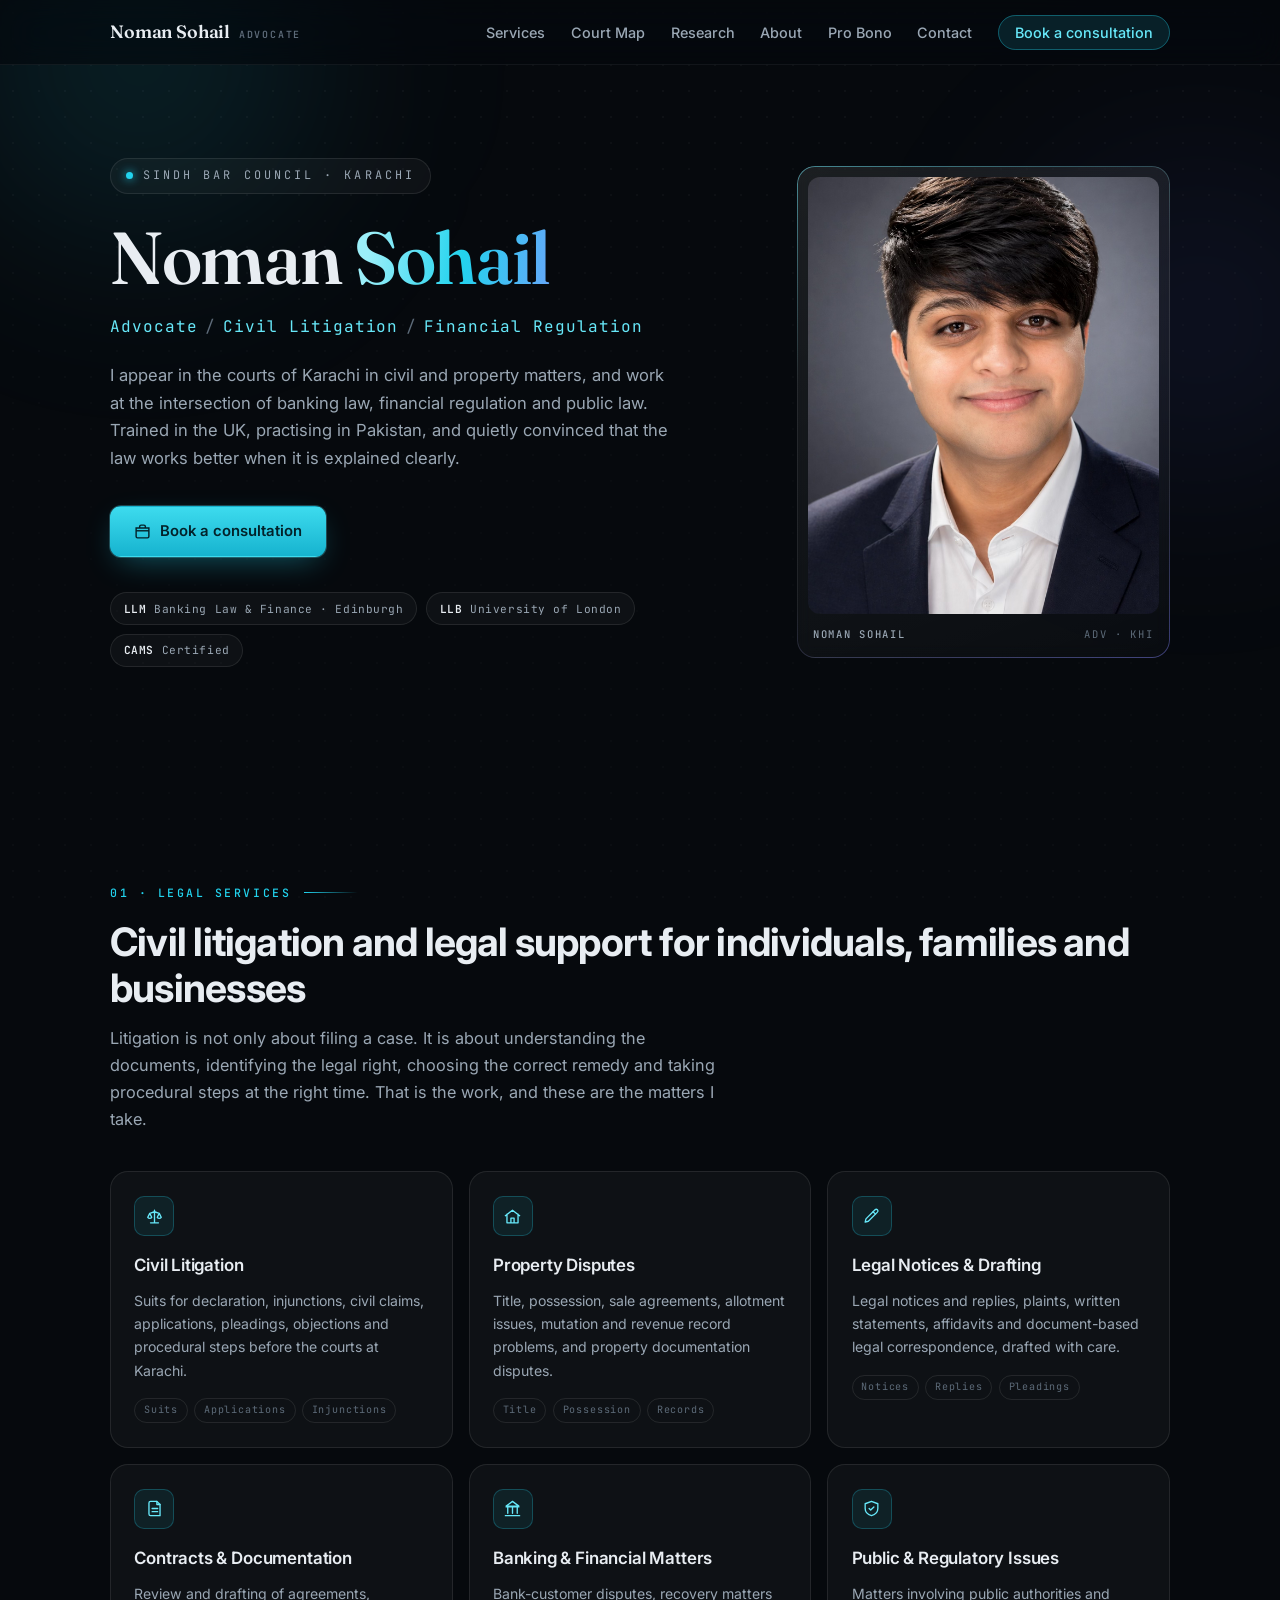
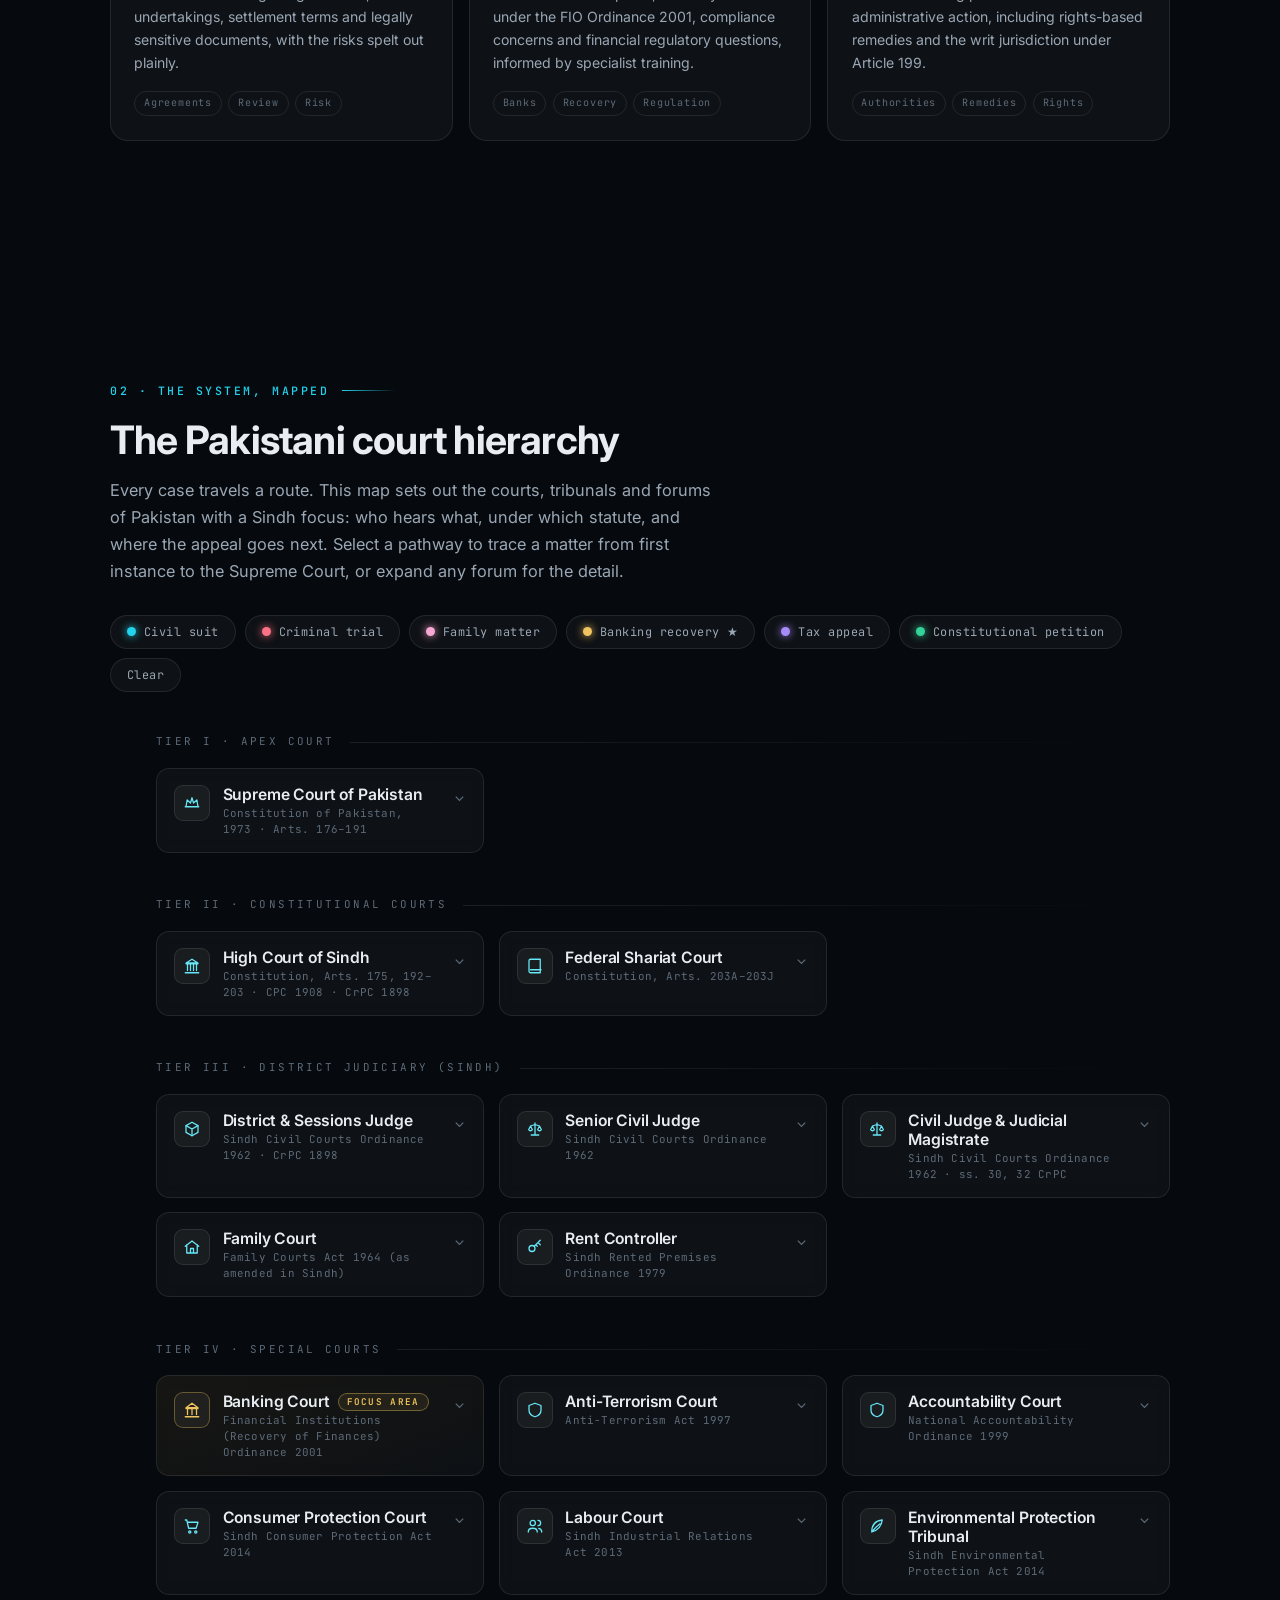
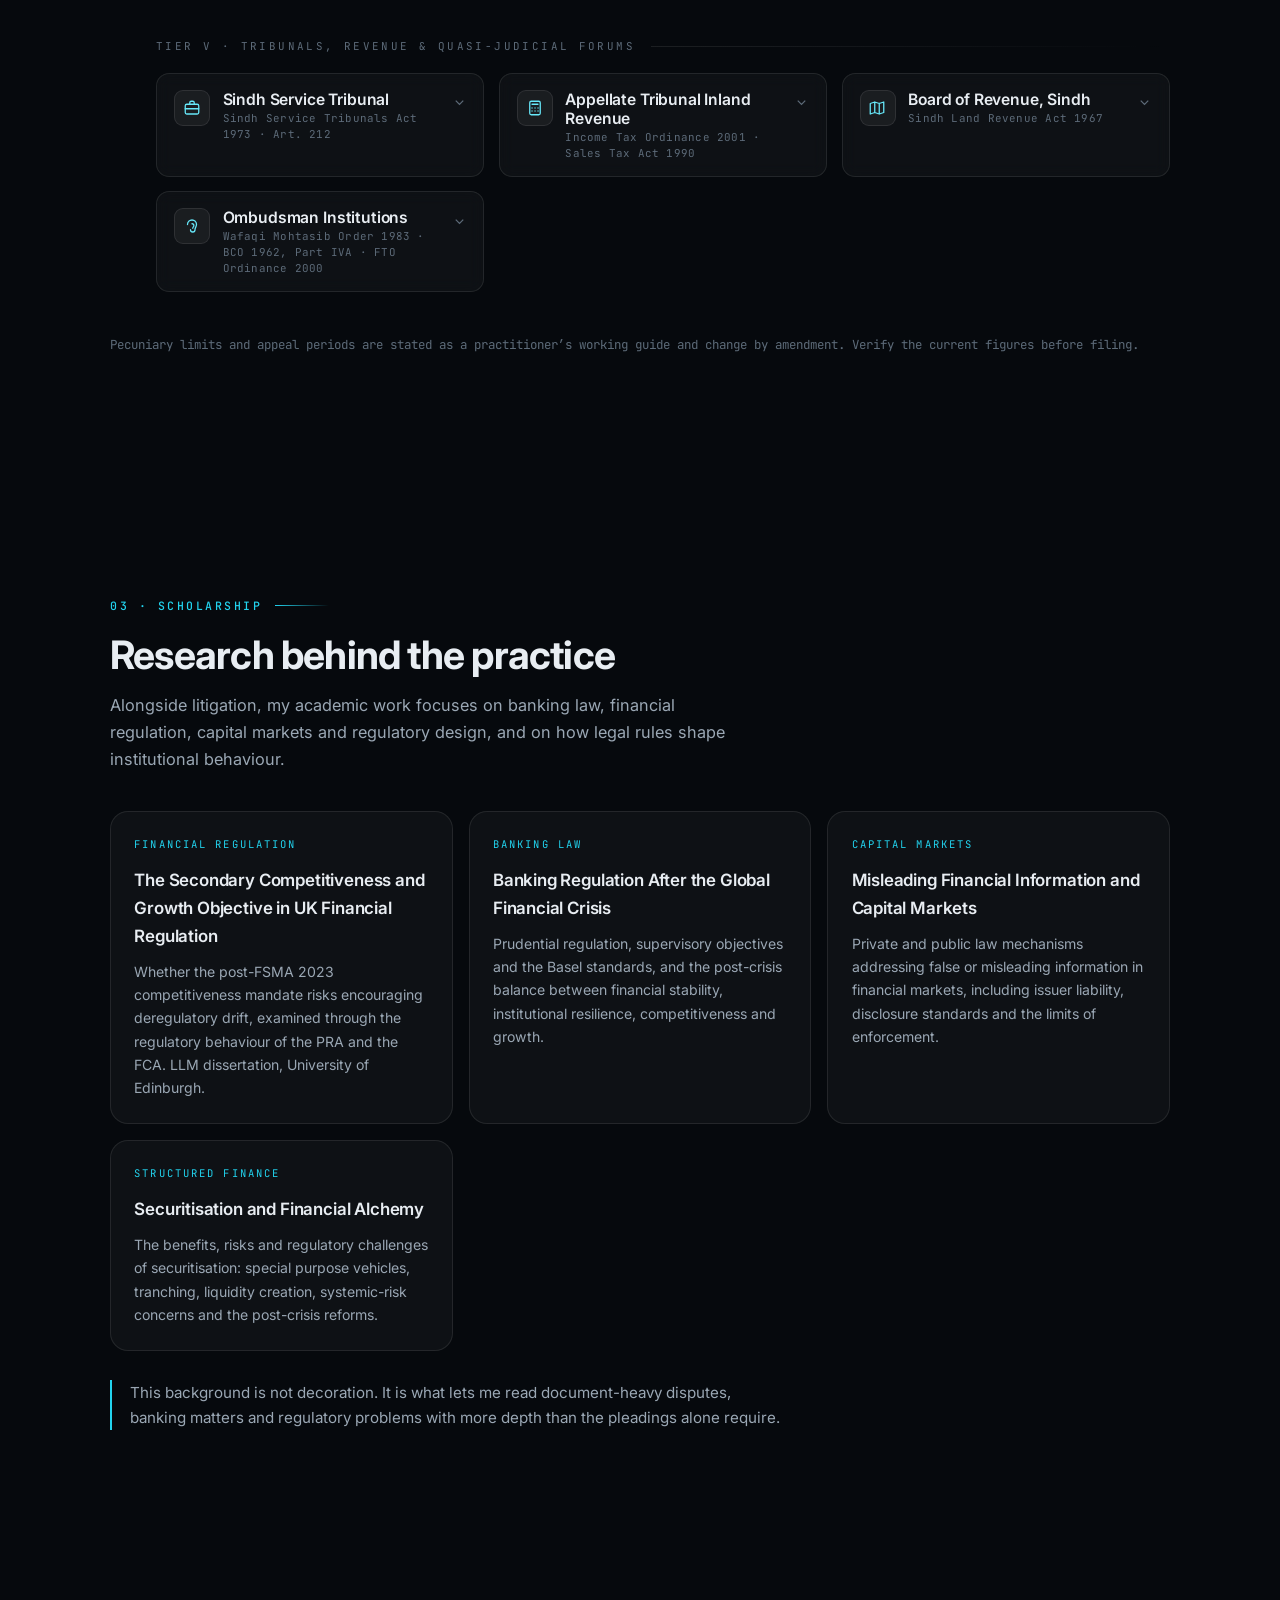
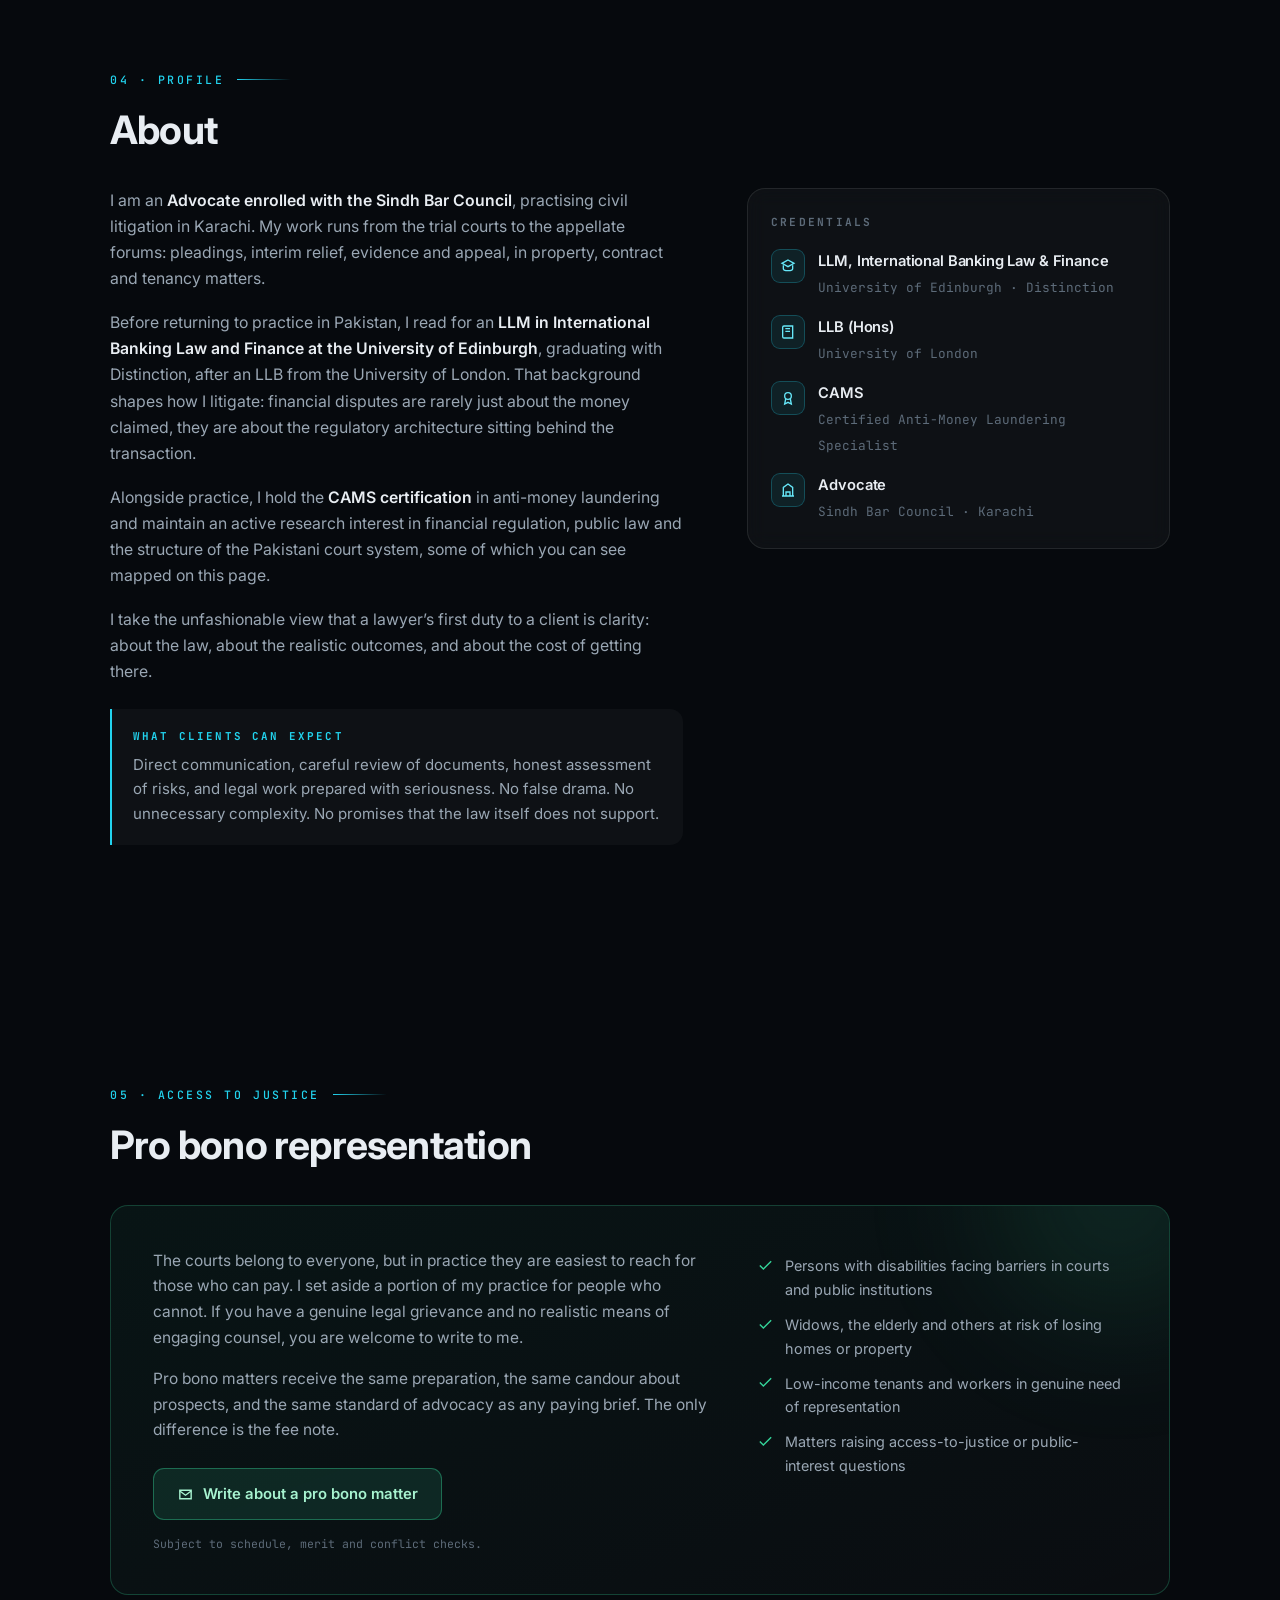
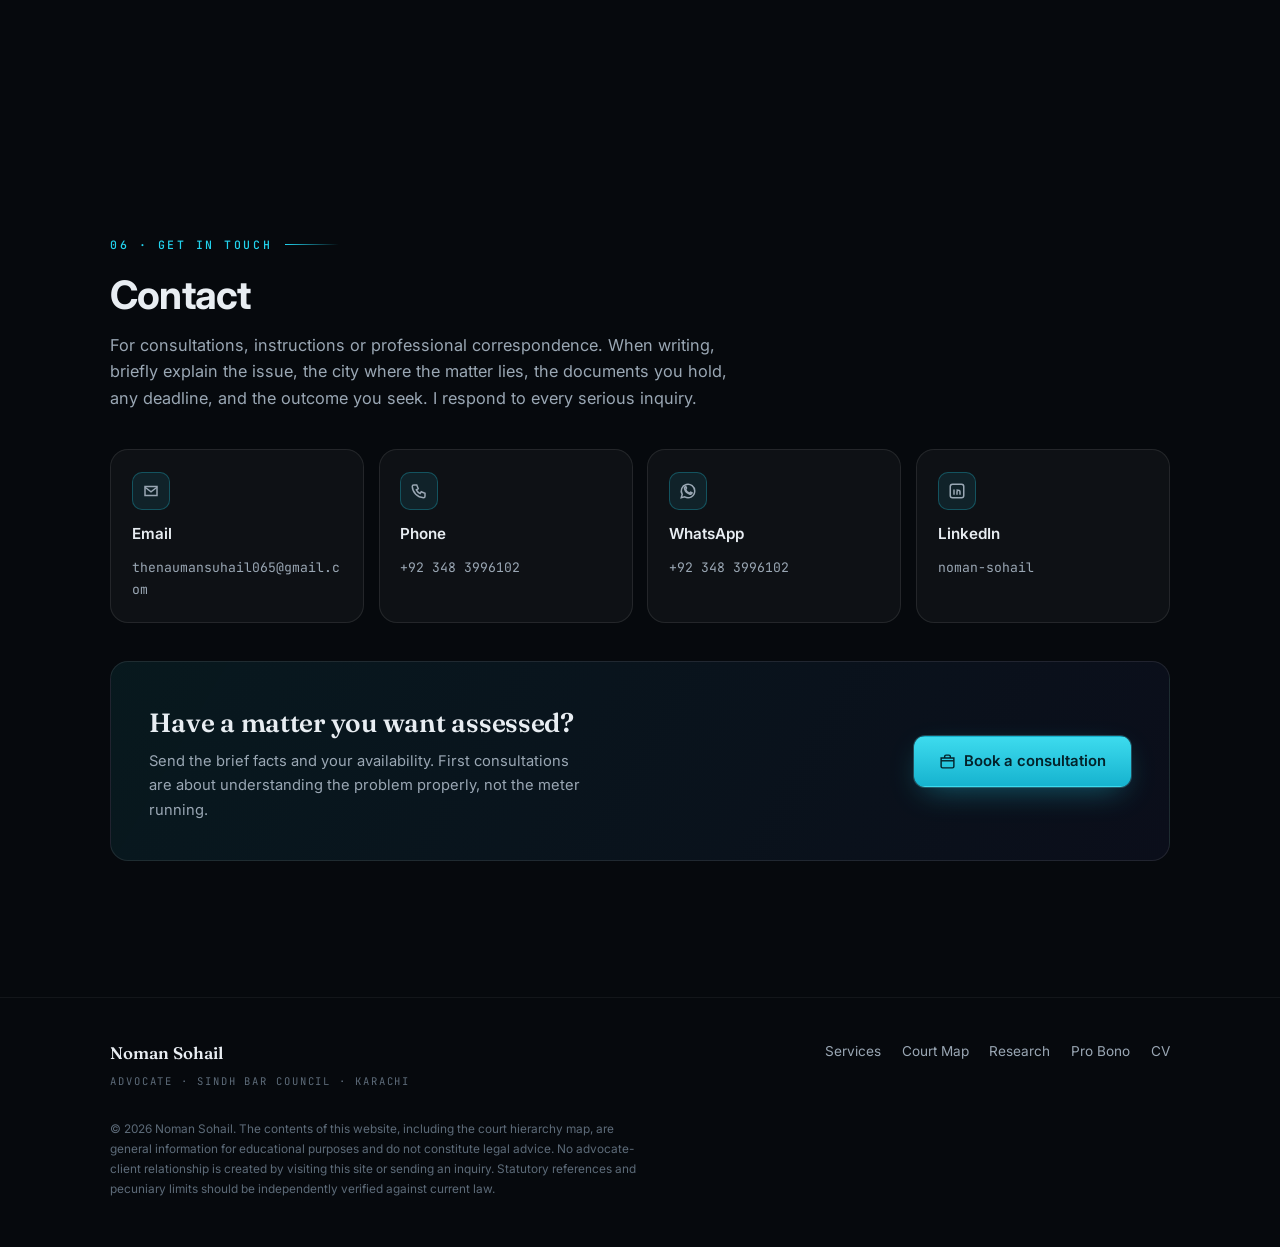
==== commit c1ff28b7: "Remove CV download button from index.html" ====
--- a/index.html
+++ b/index.html
@@ -374,10 +374,6 @@
         <a class="btn btn-primary" href="mailto:thenaumansuhail065@gmail.com?subject=Consultation%20Request&body=Assalam-o-Alaikum%20Mr.%20Sohail%2C%0A%0AI%20would%20like%20to%20book%20a%20consultation.%0A%0ANature%20of%20matter%3A%20%0ACity%2Flocation%20of%20the%20matter%3A%20%0ADocuments%20available%3A%20%0ADeadline%20(if%20any)%3A%20%0APreferred%20date%2Ftime%3A%20%0AContact%20number%3A%20">
           <svg viewBox="0 0 24 24" fill="none" stroke="currentColor" stroke-width="2"><path d="M8 7V5a2 2 0 012-2h4a2 2 0 012 2v2M3 7h18v12a2 2 0 01-2 2H5a2 2 0 01-2-2V7z"/><path d="M3 11h18"/></svg>
           Book a consultation
-        </a>
-        <a class="btn btn-ghost" href="Noman_Sohail_Resume%20(1).pdf" target="_blank" rel="noopener">
-          <svg viewBox="0 0 24 24" fill="none" stroke="currentColor" stroke-width="2"><path d="M12 3v12m0 0l-4-4m4 4l4-4"/><path d="M4 17v2a2 2 0 002 2h12a2 2 0 002-2v-2"/></svg>
-          Download CV
         </a>
       </div>
       <div class="cred-row" role="list">
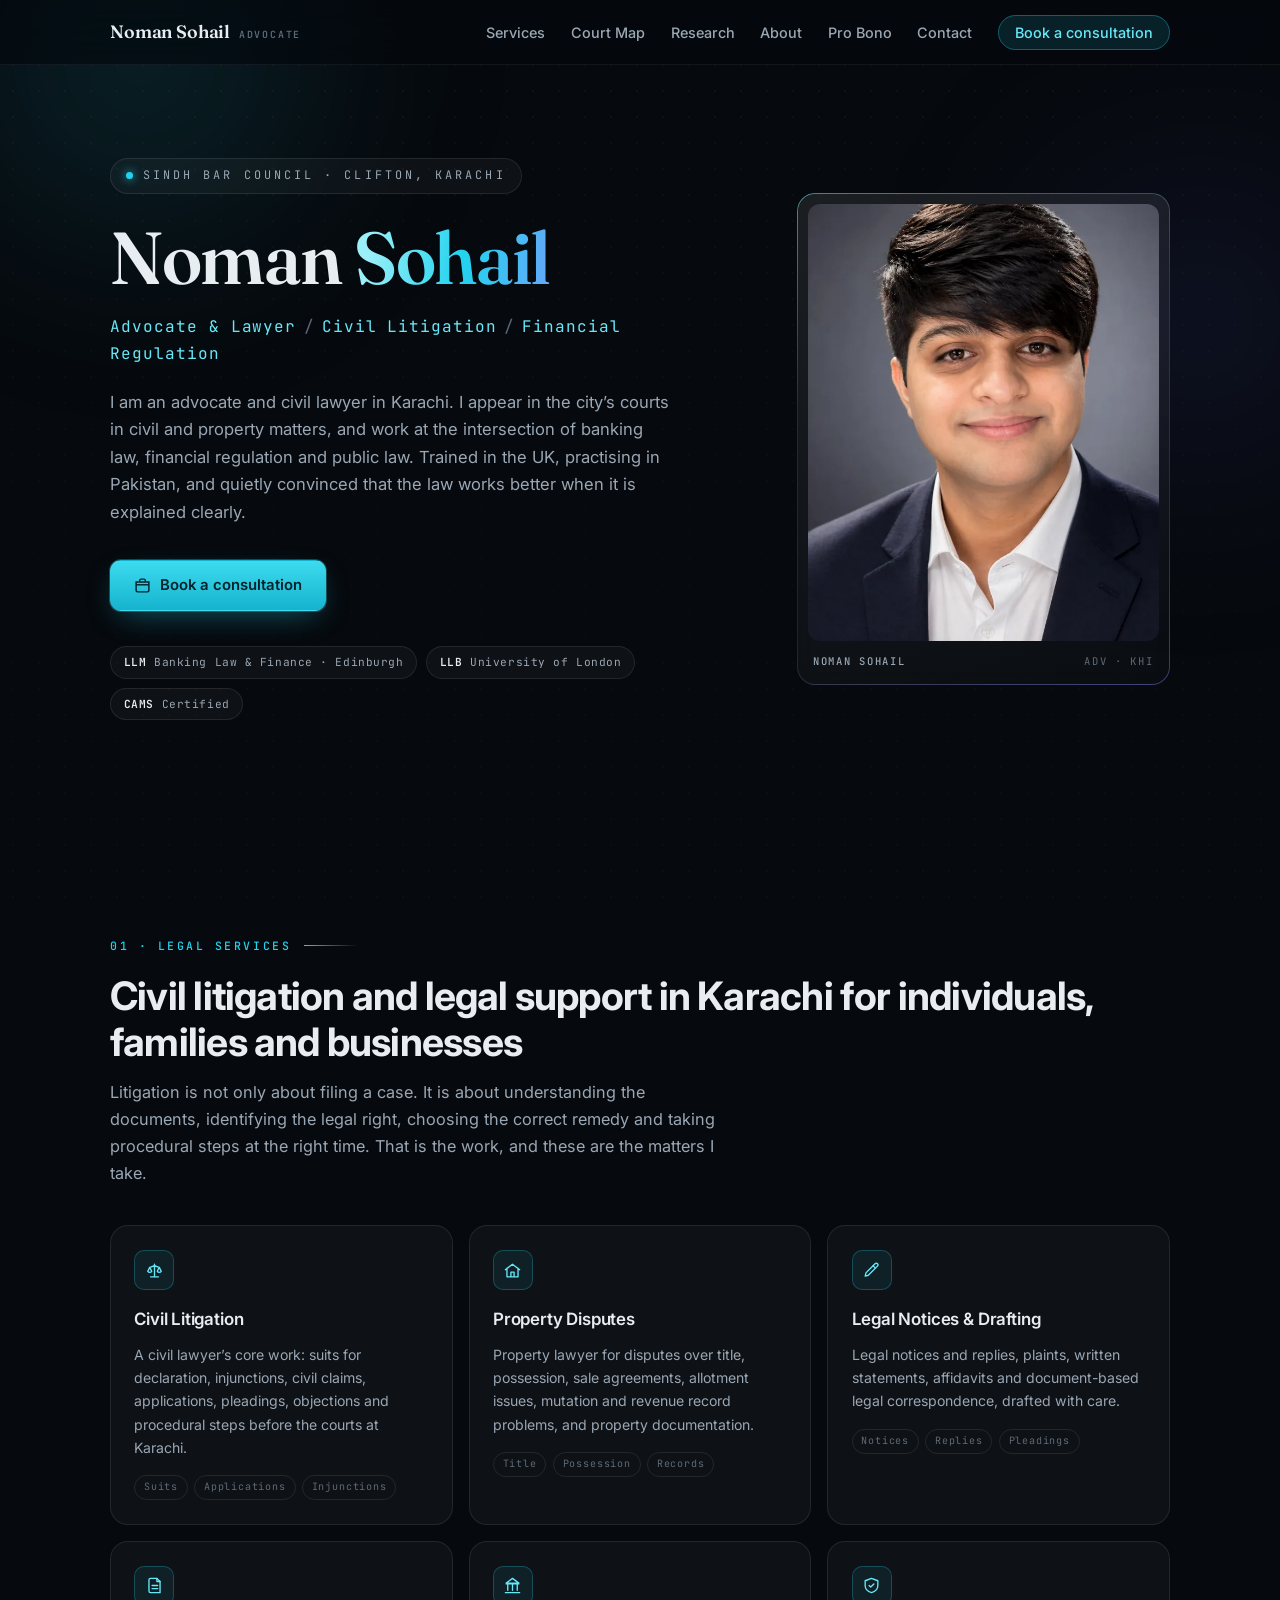
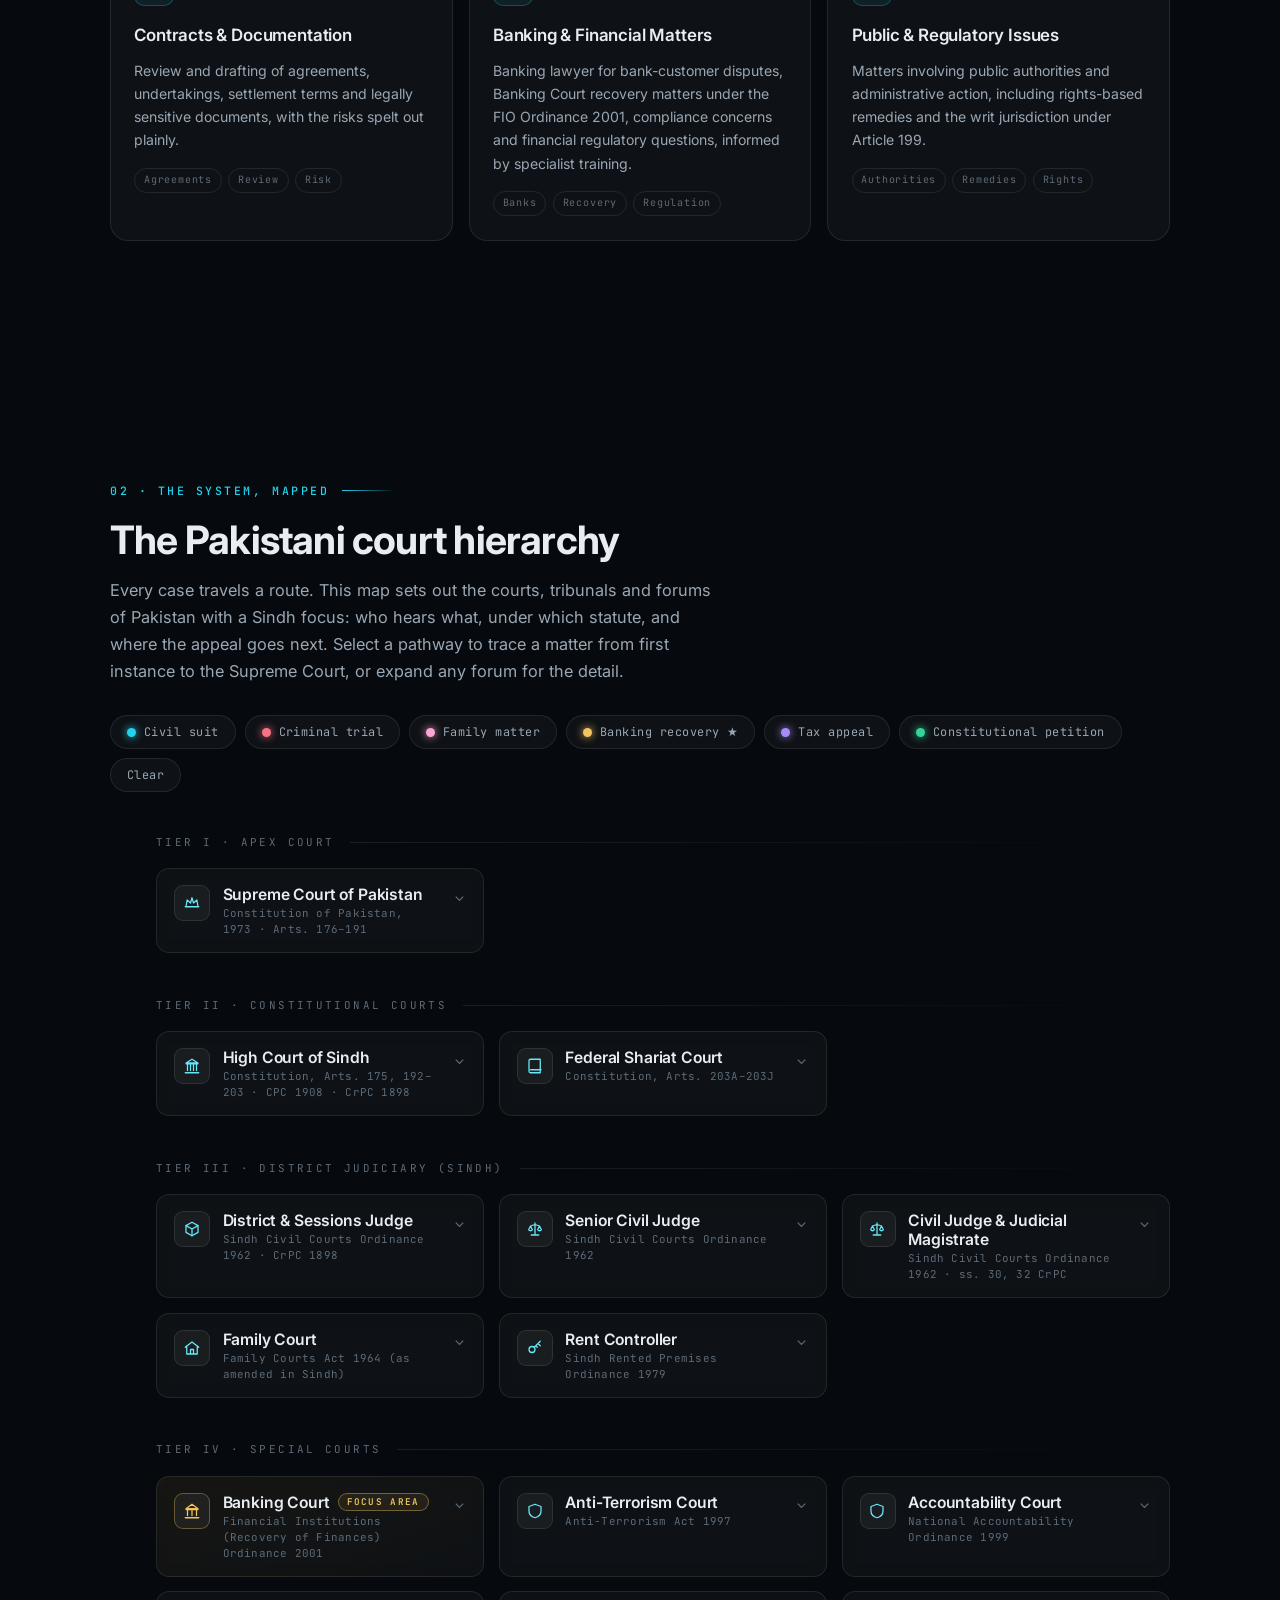
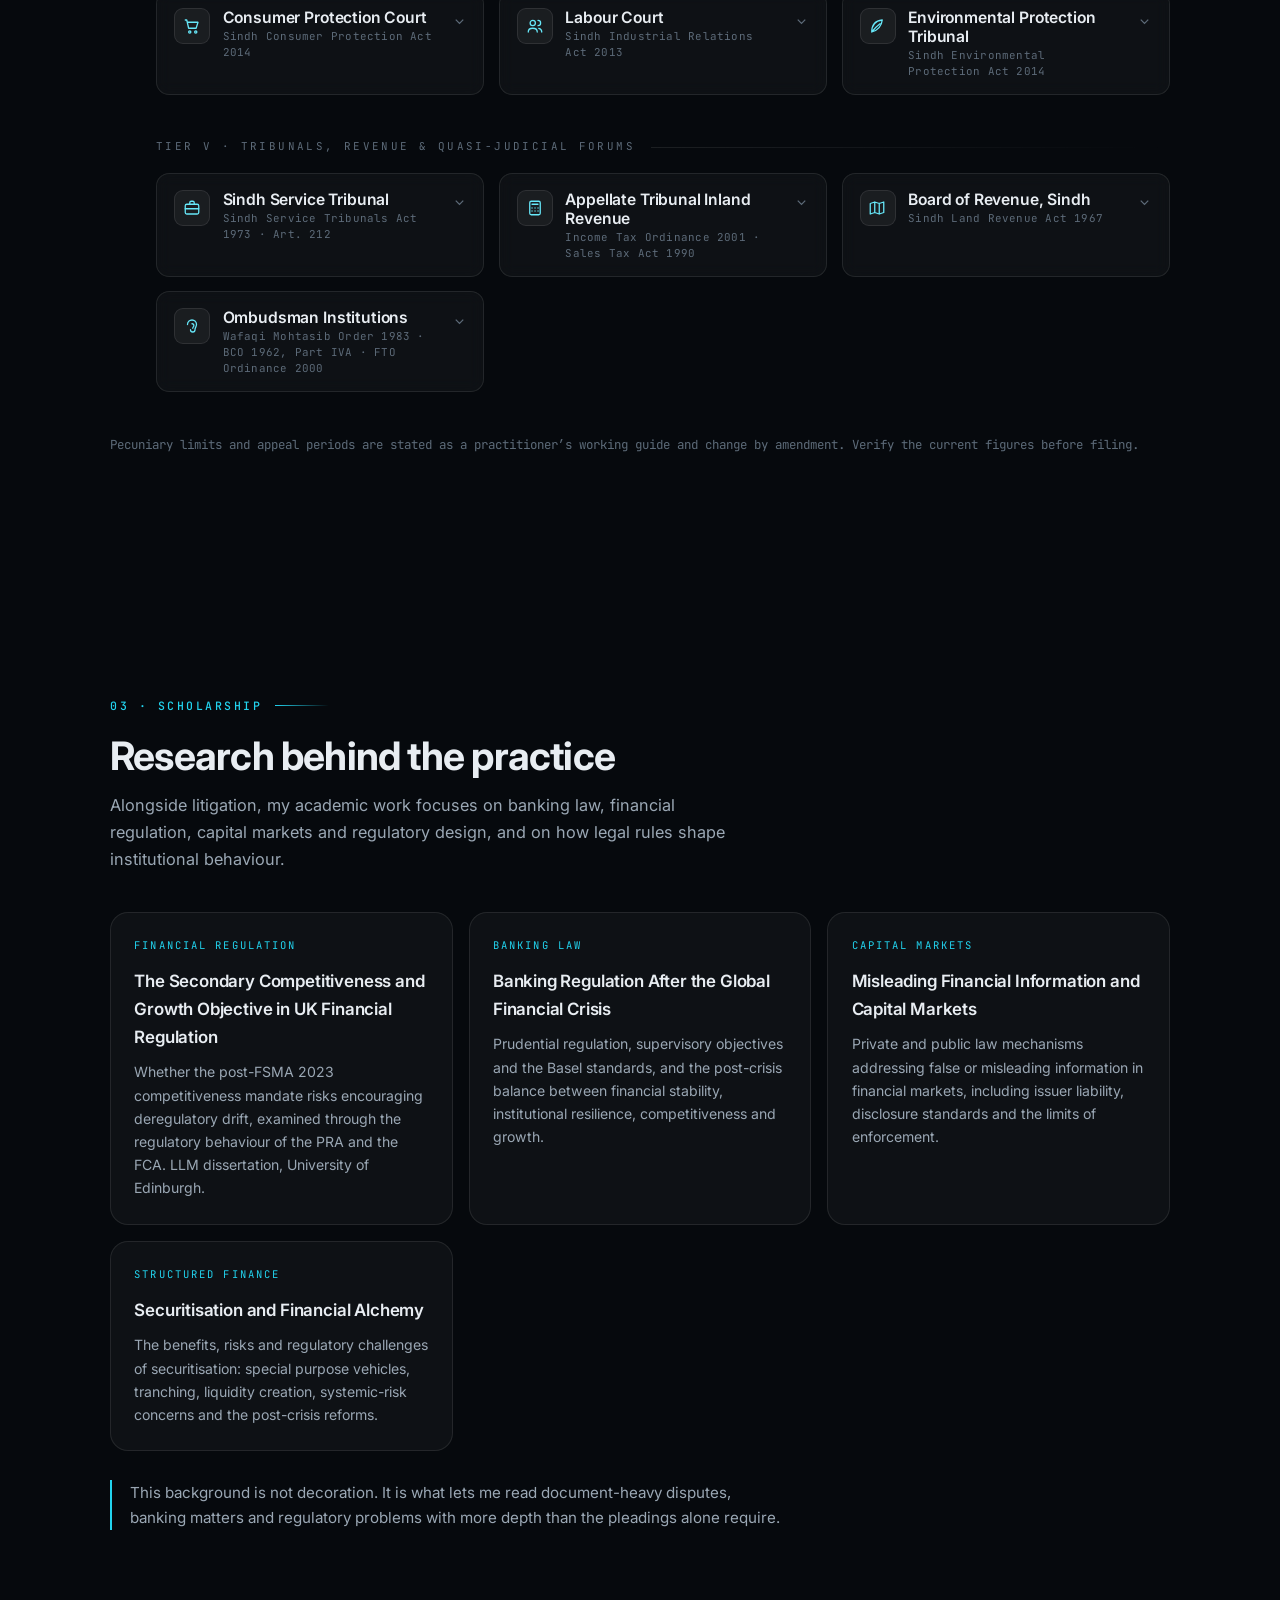
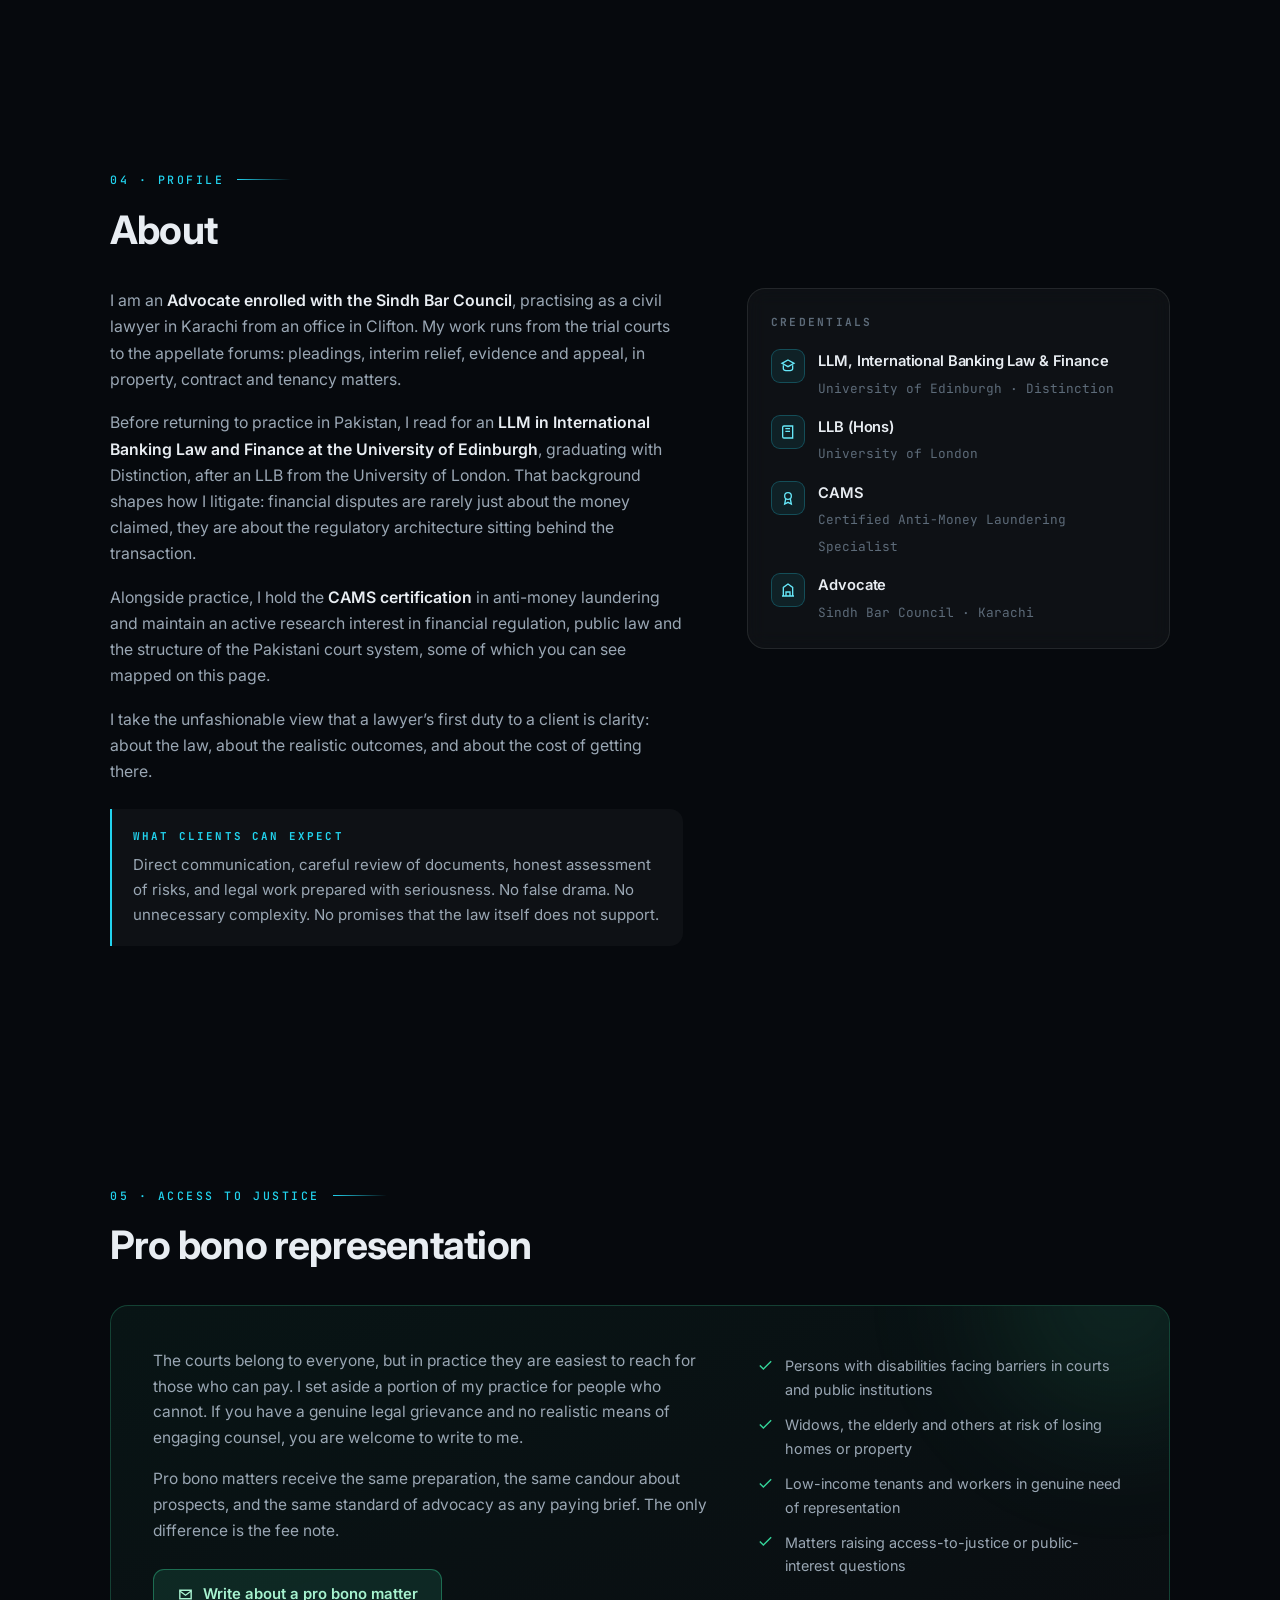
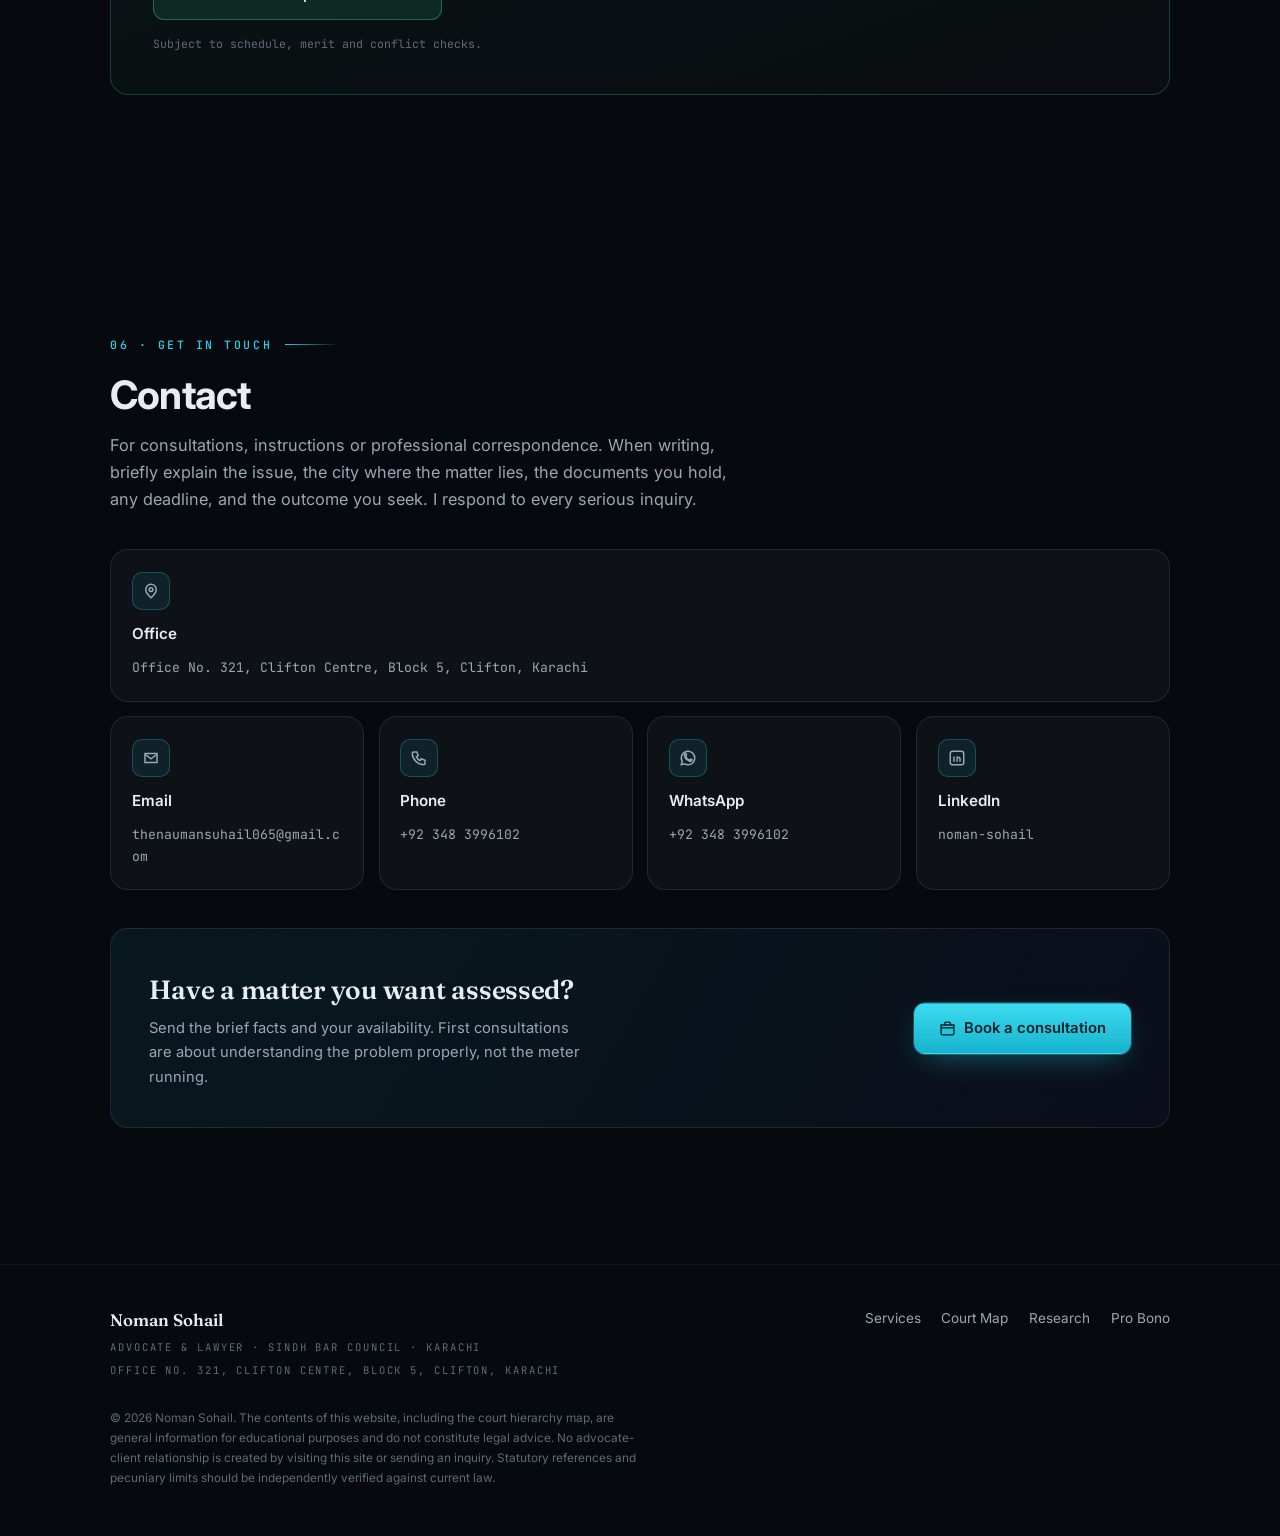
==== commit f61b165f: "SEO foundations: search wording, office address, sitemap, crawlable court map - Title, description a" ====
--- a/index.html
+++ b/index.html
@@ -3,16 +3,20 @@
 <head>
 <meta charset="UTF-8">
 <meta name="viewport" content="width=device-width, initial-scale=1.0">
-<title>Noman Sohail | Advocate, Sindh Bar Council | Civil &amp; Banking Litigation, Karachi</title>
-<meta name="description" content="Noman Sohail is an Advocate enrolled with the Sindh Bar Council, based in Karachi. Civil litigation, property disputes, contracts, legal notices and drafting, banking and financial law, regulatory matters and selected pro bono work. LLM (Edinburgh), LLB (London), CAMS.">
+<title>Noman Sohail | Advocate &amp; Lawyer in Karachi | Civil, Property &amp; Banking Litigation</title>
+<meta name="description" content="Noman Sohail is an Advocate and lawyer in Clifton, Karachi, enrolled with the Sindh Bar Council. Civil lawyer for suits, property disputes, banking court matters, legal notices and contracts.">
 <meta name="author" content="Noman Sohail">
-<meta name="keywords" content="Noman Sohail, Advocate Karachi, Lawyer Karachi, Civil Lawyer Karachi, Property Lawyer Karachi, civil litigation Karachi, banking court lawyer, financial regulation, Sindh Bar Council, Pakistani court hierarchy, pro bono lawyer Karachi">
+<meta name="robots" content="index, follow, max-snippet:-1, max-image-preview:large">
+<meta name="keywords" content="Noman Sohail, Lawyer in Karachi, Advocate in Karachi, Advocate Karachi, Lawyer Karachi, Civil Lawyer Karachi, Property Lawyer Karachi, Banking Lawyer Karachi, banking court lawyer, legal notice Karachi, lawyer in Clifton Karachi, civil litigation Karachi, financial regulation, Sindh Bar Council, Pakistani court hierarchy, pro bono lawyer Karachi">
 <link rel="canonical" href="https://nomansohail.org/">
 <meta property="og:type" content="website">
 <meta property="og:url" content="https://nomansohail.org/">
-<meta property="og:title" content="Noman Sohail | Advocate · Civil Litigation · Financial Regulation">
+<meta property="og:site_name" content="Noman Sohail, Advocate">
+<meta property="og:title" content="Noman Sohail | Advocate &amp; Lawyer in Karachi">
 <meta property="og:description" content="Advocate, Sindh Bar Council. Civil and banking litigation in Karachi. Research in financial regulation and public law. Explore an interactive map of the Pakistani court system.">
 <meta property="og:image" content="https://nomansohail.org/1776953978502.png">
+<meta property="og:image:width" content="800">
+<meta property="og:image:height" content="800">
 <meta name="twitter:card" content="summary_large_image">
 <meta name="theme-color" content="#06090d">
 <link rel="icon" href="data:image/svg+xml,&lt;svg xmlns='http://www.w3.org/2000/svg' viewBox='0 0 100 100'&gt;&lt;rect width='100' height='100' rx='20' fill='%2306090d'/&gt;&lt;text x='50' y='68' font-size='52' text-anchor='middle' fill='%2367e8f9' font-family='Georgia,serif'&gt;NS&lt;/text&gt;&lt;/svg&gt;">
@@ -22,21 +26,139 @@
 <script type="application/ld+json">
 {
   "@context": "https://schema.org",
-  "@type": "Person",
-  "name": "Noman Sohail",
-  "url": "https://nomansohail.org/",
-  "image": "https://nomansohail.org/1776953978502.png",
-  "jobTitle": "Advocate",
-  "memberOf": { "@type": "Organization", "name": "Sindh Bar Council" },
-  "telephone": "+92-348-3996102",
-  "email": "mailto:thenaumansuhail065@gmail.com",
-  "sameAs": ["https://www.linkedin.com/in/noman-sohail-52742b200/"],
-  "alumniOf": [
-    { "@type": "CollegeOrUniversity", "name": "University of Edinburgh" },
-    { "@type": "CollegeOrUniversity", "name": "University of London" }
-  ],
-  "knowsAbout": ["Civil litigation", "Banking law", "Financial regulation", "Constitutional law", "Pakistani court system"],
-  "address": { "@type": "PostalAddress", "addressLocality": "Karachi", "addressRegion": "Sindh", "addressCountry": "PK" }
+  "@graph": [
+    {
+      "@type": "WebSite",
+      "@id": "https://nomansohail.org/#website",
+      "url": "https://nomansohail.org/",
+      "name": "Noman Sohail, Advocate",
+      "inLanguage": "en",
+      "publisher": {
+        "@id": "https://nomansohail.org/#person"
+      }
+    },
+    {
+      "@type": "Person",
+      "@id": "https://nomansohail.org/#person",
+      "name": "Noman Sohail",
+      "url": "https://nomansohail.org/",
+      "image": "https://nomansohail.org/1776953978502.png",
+      "jobTitle": "Advocate",
+      "description": "Advocate enrolled with the Sindh Bar Council and civil, property and banking lawyer in Karachi, Pakistan.",
+      "memberOf": {
+        "@type": "Organization",
+        "name": "Sindh Bar Council"
+      },
+      "telephone": "+923483996102",
+      "email": "thenaumansuhail065@gmail.com",
+      "sameAs": [
+        "https://www.linkedin.com/in/noman-sohail-52742b200/"
+      ],
+      "alumniOf": [
+        {
+          "@type": "CollegeOrUniversity",
+          "name": "University of Edinburgh"
+        },
+        {
+          "@type": "CollegeOrUniversity",
+          "name": "University of London"
+        }
+      ],
+      "hasCredential": [
+        {
+          "@type": "EducationalOccupationalCredential",
+          "name": "LLM, International Banking Law and Finance (Distinction)",
+          "credentialCategory": "degree",
+          "recognizedBy": {
+            "@type": "CollegeOrUniversity",
+            "name": "University of Edinburgh"
+          }
+        },
+        {
+          "@type": "EducationalOccupationalCredential",
+          "name": "LLB (Hons)",
+          "credentialCategory": "degree",
+          "recognizedBy": {
+            "@type": "CollegeOrUniversity",
+            "name": "University of London"
+          }
+        },
+        {
+          "@type": "EducationalOccupationalCredential",
+          "name": "Certified Anti-Money Laundering Specialist (CAMS)",
+          "credentialCategory": "certification"
+        }
+      ],
+      "knowsAbout": [
+        "Civil litigation",
+        "Property disputes",
+        "Banking law",
+        "Financial Institutions (Recovery of Finances) Ordinance 2001",
+        "Financial regulation",
+        "Constitutional petitions under Article 199",
+        "Pakistani court system"
+      ],
+      "workLocation": {
+        "@type": "Place",
+        "address": {
+          "@type": "PostalAddress",
+          "streetAddress": "Office No. 321, Clifton Centre, Block 5, Clifton",
+          "addressLocality": "Karachi",
+          "addressRegion": "Sindh",
+          "addressCountry": "PK"
+        }
+      }
+    },
+    {
+      "@type": "LegalService",
+      "@id": "https://nomansohail.org/#practice",
+      "name": "Noman Sohail, Advocate",
+      "url": "https://nomansohail.org/",
+      "image": "https://nomansohail.org/1776953978502.png",
+      "description": "Advocate and lawyer in Clifton, Karachi. Civil litigation and legal support for individuals, families and businesses: civil suits, property disputes, banking court matters, legal notices, contracts and public law remedies.",
+      "telephone": "+923483996102",
+      "email": "thenaumansuhail065@gmail.com",
+      "address": {
+        "@type": "PostalAddress",
+        "streetAddress": "Office No. 321, Clifton Centre, Block 5, Clifton",
+        "addressLocality": "Karachi",
+        "addressRegion": "Sindh",
+        "addressCountry": "PK"
+      },
+      "areaServed": [
+        {
+          "@type": "City",
+          "name": "Karachi"
+        },
+        {
+          "@type": "AdministrativeArea",
+          "name": "Sindh"
+        }
+      ],
+      "employee": {
+        "@id": "https://nomansohail.org/#person"
+      },
+      "knowsAbout": [
+        "Civil litigation",
+        "Property disputes",
+        "Legal notices and drafting",
+        "Contracts and documentation",
+        "Banking and financial matters",
+        "Public and regulatory issues"
+      ],
+      "contactPoint": {
+        "@type": "ContactPoint",
+        "contactType": "consultations",
+        "telephone": "+923483996102",
+        "email": "thenaumansuhail065@gmail.com",
+        "areaServed": "PK"
+      },
+      "sameAs": [
+        "https://www.linkedin.com/in/noman-sohail-52742b200/"
+      ],
+      "hasMap": "https://www.google.com/maps/search/?api=1&query=Clifton+Centre%2C+Block+5%2C+Clifton%2C+Karachi"
+    }
+  ]
 }
 </script>
 <style>
@@ -213,6 +335,7 @@
 .tier-head{display:flex;align-items:center;gap:1rem;margin-bottom:1.05rem}
 .tier-head .t-label{font-family:var(--mono);font-size:.68rem;letter-spacing:.22em;text-transform:uppercase;color:var(--text-faint);white-space:nowrap}
 .tier-head .t-line{flex:1;height:1px;background:linear-gradient(90deg,var(--line),transparent)}
+@media (max-width:640px){.tier-head .t-label{white-space:normal}}
 .tier-grid{display:grid;grid-template-columns:repeat(auto-fill,minmax(min(320px,100%),1fr));gap:.9rem}
 
 .node{
@@ -332,6 +455,7 @@
 .reveal{opacity:0;transform:translateY(22px);transition:opacity .7s ease,transform .7s ease}
 .reveal.in{opacity:1;transform:none}
 </style>
+<noscript><style>.reveal{opacity:1;transform:none}</style></noscript>
 </head>
 <body>
 
@@ -366,10 +490,10 @@
   <div class="hero-glow" aria-hidden="true"></div>
   <div class="wrap hero-grid">
     <div>
-      <span class="hero-kicker"><span class="dot" aria-hidden="true"></span>Sindh Bar Council &middot; Karachi</span>
+      <span class="hero-kicker"><span class="dot" aria-hidden="true"></span>Sindh Bar Council &middot; Clifton, Karachi</span>
       <h1>Noman <span class="hl">Sohail</span></h1>
-      <p class="hero-tagline">Advocate<span>/</span>Civil Litigation<span>/</span>Financial Regulation</p>
-      <p class="hero-sub">I appear in the courts of Karachi in civil and property matters, and work at the intersection of banking law, financial regulation and public law. Trained in the UK, practising in Pakistan, and quietly convinced that the law works better when it is explained clearly.</p>
+      <p class="hero-tagline">Advocate &amp; Lawyer<span>/</span>Civil Litigation<span>/</span>Financial Regulation</p>
+      <p class="hero-sub">I am an advocate and civil lawyer in Karachi. I appear in the city&#8217;s courts in civil and property matters, and work at the intersection of banking law, financial regulation and public law. Trained in the UK, practising in Pakistan, and quietly convinced that the law works better when it is explained clearly.</p>
       <div class="hero-ctas">
         <a class="btn btn-primary" href="mailto:thenaumansuhail065@gmail.com?subject=Consultation%20Request&body=Assalam-o-Alaikum%20Mr.%20Sohail%2C%0A%0AI%20would%20like%20to%20book%20a%20consultation.%0A%0ANature%20of%20matter%3A%20%0ACity%2Flocation%20of%20the%20matter%3A%20%0ADocuments%20available%3A%20%0ADeadline%20(if%20any)%3A%20%0APreferred%20date%2Ftime%3A%20%0AContact%20number%3A%20">
           <svg viewBox="0 0 24 24" fill="none" stroke="currentColor" stroke-width="2"><path d="M8 7V5a2 2 0 012-2h4a2 2 0 012 2v2M3 7h18v12a2 2 0 01-2 2H5a2 2 0 01-2-2V7z"/><path d="M3 11h18"/></svg>
@@ -383,7 +507,10 @@
       </div>
     </div>
     <figure class="portrait">
-      <img src="1776953978502.png" alt="Portrait of Noman Sohail, Advocate" width="380" height="437">
+      <picture>
+        <source srcset="portrait.webp" type="image/webp">
+        <img src="1776953978502.png" alt="Noman Sohail, Advocate and civil lawyer in Karachi" width="380" height="437" fetchpriority="high" decoding="async">
+      </picture>
       <figcaption class="portrait-cap"><b>Noman Sohail</b><span>ADV &middot; KHI</span></figcaption>
     </figure>
   </div>
@@ -393,19 +520,19 @@
 <section id="services">
   <div class="wrap">
     <span class="eyebrow reveal">01 &middot; Legal Services</span>
-    <h2 class="sec-title reveal">Civil litigation and legal support for individuals, families and businesses</h2>
+    <h2 class="sec-title reveal">Civil litigation and legal support in Karachi for individuals, families and businesses</h2>
     <p class="sec-lead reveal">Litigation is not only about filing a case. It is about understanding the documents, identifying the legal right, choosing the correct remedy and taking procedural steps at the right time. That is the work, and these are the matters I take.</p>
     <div class="research-grid">
       <article class="r-card reveal">
         <span class="r-ico" aria-hidden="true"><svg viewBox="0 0 24 24" fill="none" stroke="currentColor" stroke-width="1.7" stroke-linecap="round" stroke-linejoin="round"><path d="M12 4v16M7 20h10M12 6L6 8m6-2l6 2M6 8l-2.5 5a3 3 0 005 0L6 8zm12 0l-2.5 5a3 3 0 005 0L18 8z"/></svg></span>
         <h3>Civil Litigation</h3>
-        <p>Suits for declaration, injunctions, civil claims, applications, pleadings, objections and procedural steps before the courts at Karachi.</p>
+        <p>A civil lawyer&#8217;s core work: suits for declaration, injunctions, civil claims, applications, pleadings, objections and procedural steps before the courts at Karachi.</p>
         <div class="chip-row"><span>Suits</span><span>Applications</span><span>Injunctions</span></div>
       </article>
       <article class="r-card reveal">
         <span class="r-ico" aria-hidden="true"><svg viewBox="0 0 24 24" fill="none" stroke="currentColor" stroke-width="1.7" stroke-linecap="round" stroke-linejoin="round"><path d="M3 11l9-7 9 7M5 9v11h14V9M10 20v-6h4v6"/></svg></span>
         <h3>Property Disputes</h3>
-        <p>Title, possession, sale agreements, allotment issues, mutation and revenue record problems, and property documentation disputes.</p>
+        <p>Property lawyer for disputes over title, possession, sale agreements, allotment issues, mutation and revenue record problems, and property documentation.</p>
         <div class="chip-row"><span>Title</span><span>Possession</span><span>Records</span></div>
       </article>
       <article class="r-card reveal">
@@ -423,7 +550,7 @@
       <article class="r-card reveal">
         <span class="r-ico" aria-hidden="true"><svg viewBox="0 0 24 24" fill="none" stroke="currentColor" stroke-width="1.7" stroke-linecap="round" stroke-linejoin="round"><path d="M3 21h18M4 10h16M12 3L4 9h16L12 3zM6 10v8M12 10v8M18 10v8"/></svg></span>
         <h3>Banking &amp; Financial Matters</h3>
-        <p>Bank-customer disputes, recovery matters under the FIO Ordinance 2001, compliance concerns and financial regulatory questions, informed by specialist training.</p>
+        <p>Banking lawyer for bank-customer disputes, Banking Court recovery matters under the FIO Ordinance 2001, compliance concerns and financial regulatory questions, informed by specialist training.</p>
         <div class="chip-row"><span>Banks</span><span>Recovery</span><span>Regulation</span></div>
       </article>
       <article class="r-card reveal">
@@ -449,7 +576,205 @@
     <div class="map-shell reveal">
       <div class="map-wrap" id="mapWrap">
         <svg id="route-svg" aria-hidden="true"></svg>
-        <div id="mapTiers"></div>
+        <div id="mapTiers">
+        <div class="map-static">
+          <h3>Tier I · Apex Court</h3>
+          <h4>Supreme Court of Pakistan</h4>
+          <p>Constitution of Pakistan, 1973 · Arts. 176–191</p>
+          <ul>
+            <li>Original jurisdiction in matters of public importance involving fundamental rights (Art. 184(3)).</li>
+            <li>Appellate jurisdiction over High Courts: appeals as of right and by leave (CPLA) under Art. 185.</li>
+            <li>Advisory jurisdiction on a reference by the President (Art. 186); review of its own judgments (Art. 188).</li>
+            <li>Decisions bind all other courts in Pakistan (Art. 189). Branch Registry at Karachi.</li>
+            <li>Also hears appeals from Service Tribunals (Art. 212(3)) and, through its Shariat Appellate Bench, from the Federal Shariat Court.</li>
+          </ul>
+          <p>Appeal lies to: Final court · review under Art. 188 only</p>
+          <h3>Tier II · Constitutional Courts</h3>
+          <h4>High Court of Sindh</h4>
+          <p>Constitution, Arts. 175, 192–203 · CPC 1908 · CrPC 1898</p>
+          <ul>
+            <li>Writ jurisdiction under Art. 199: certiorari, mandamus, prohibition, quo warranto and habeas corpus against public authorities.</li>
+            <li>Original civil jurisdiction at Karachi for suits above the prescribed value (currently PKR 15 million — verify before filing).</li>
+            <li>Appellate side: first and second appeals and revisions (ss. 96, 100, 115 CPC); criminal appeals and confirmation of death sentences (ss. 410, 374 CrPC).</li>
+            <li>Statutory appellate forum for Banking Courts (s. 22 FIO 2001), tax references (s. 133 ITO 2001), ATA and accountability appeals; company and admiralty jurisdiction.</li>
+            <li>Principal seat at Karachi with benches and circuit courts at Hyderabad, Sukkur, Larkana and Mirpurkhas.</li>
+          </ul>
+          <p>Appeal lies to: Supreme Court (Art. 185); Intra-court appeal (LRO 1972, s. 3) from original side</p>
+          <h4>Federal Shariat Court</h4>
+          <p>Constitution, Arts. 203A–203J</p>
+          <ul>
+            <li>Examines whether laws are repugnant to the Injunctions of Islam (Art. 203D) and may strike them down prospectively.</li>
+            <li>Appellate and revisional jurisdiction in cases under the Hudood laws.</li>
+            <li>Suo motu power to examine any law within its remit.</li>
+          </ul>
+          <p>Appeal lies to: Shariat Appellate Bench, Supreme Court (Art. 203F)</p>
+          <h3>Tier III · District Judiciary (Sindh)</h3>
+          <h4>District &amp; Sessions Judge</h4>
+          <p>Sindh Civil Courts Ordinance 1962 · CrPC 1898</p>
+          <ul>
+            <li>Principal court of original civil jurisdiction in the district; administrative head of the district judiciary.</li>
+            <li>Civil side: first appeals against decrees of Civil Judges within the prescribed pecuniary limit; rent appeals (s. 21, SRPO 1979); family appeals (s. 14, Family Courts Act 1964).</li>
+            <li>Sessions side: trials of offences punishable with death or life imprisonment; appeals against convictions by Magistrates (s. 408 CrPC); bail and criminal revisions.</li>
+            <li>Additional District &amp; Sessions Judges exercise the same powers on cases made over to them, including designated Gender-Based Violence and consumer courts.</li>
+          </ul>
+          <p>Appeal lies to: High Court of Sindh (appeal / revision)</p>
+          <h4>Senior Civil Judge</h4>
+          <p>Sindh Civil Courts Ordinance 1962</p>
+          <ul>
+            <li>Distributes and supervises civil business among Civil Judges in the district.</li>
+            <li>Exercises an enhanced pecuniary class of civil jurisdiction.</li>
+            <li>Deals with succession and guardianship-related civil work assigned under the relevant statutes.</li>
+          </ul>
+          <p>Appeal lies to: District Judge or High Court, by value</p>
+          <h4>Civil Judge &amp; Judicial Magistrate</h4>
+          <p>Sindh Civil Courts Ordinance 1962 · ss. 30, 32 CrPC</p>
+          <ul>
+            <li>The workhorse of the system: tries civil suits within its pecuniary class (Class I, II or III).</li>
+            <li>Wears a second hat as Judicial Magistrate: criminal trials with sentencing powers graded by class (a Magistrate First Class may pass sentences up to three years).</li>
+            <li>Grants interim injunctions, appoints commissions and conducts execution proceedings in suits before it.</li>
+          </ul>
+          <p>Appeal lies to: Civil decree → District Judge or High Court, by value; Criminal conviction → Sessions Court (s. 408 CrPC)</p>
+          <h4>Family Court</h4>
+          <p>Family Courts Act 1964 (as amended in Sindh)</p>
+          <ul>
+            <li>Exclusive jurisdiction over dissolution of marriage, dower, dowry, maintenance, custody and guardianship, and jactitation.</li>
+            <li>Summary, comparatively informal procedure designed for speed; strict evidence rules relaxed.</li>
+            <li>Decrees for dissolution on the ground of khula are not appealable.</li>
+          </ul>
+          <p>Appeal lies to: District Judge (s. 14) · thereafter Art. 199 in appropriate cases</p>
+          <h4>Rent Controller</h4>
+          <p>Sindh Rented Premises Ordinance 1979</p>
+          <ul>
+            <li>Eviction of tenants (s. 15) on grounds including default, personal bona fide need and reconstruction.</li>
+            <li>Fixation of fair rent and orders for deposit of rent during proceedings.</li>
+            <li>A creature of statute: jurisdiction confined strictly to the Ordinance.</li>
+          </ul>
+          <p>Appeal lies to: First Rent Appeal → District Judge (s. 21); Then Art. 199, High Court</p>
+          <h3>Tier IV · Special Courts</h3>
+          <h4>Banking Court</h4>
+          <p>Financial Institutions (Recovery of Finances) Ordinance 2001</p>
+          <ul>
+            <li>Exclusive jurisdiction over suits for recovery of finances between customers and financial institutions (s. 9).</li>
+            <li>The leave-to-defend regime (s. 10): the defendant must obtain leave, disclosing a substantial question, before contesting; default invites an immediate decree.</li>
+            <li>Interim decrees, sale of mortgaged property and execution with the powers of a civil court; criminal jurisdiction over offences under the Ordinance.</li>
+            <li>A core forum of my practice and research interest in banking litigation.</li>
+          </ul>
+          <p>Appeal lies to: High Court, Division Bench (s. 22) — within 30 days</p>
+          <h4>Anti-Terrorism Court</h4>
+          <p>Anti-Terrorism Act 1997</p>
+          <ul>
+            <li>Trial of scheduled offences under the Act with statutory timelines aimed at expedition.</li>
+            <li>Special regimes for remand, protection of witnesses and transfer of cases.</li>
+            <li>Constituted and supervised in consultation with the High Court.</li>
+          </ul>
+          <p>Appeal lies to: High Court (s. 25) — within 15 days</p>
+          <h4>Accountability Court</h4>
+          <p>National Accountability Ordinance 1999</p>
+          <ul>
+            <li>Trial of references involving corruption, corrupt practices and assets beyond known sources of income.</li>
+            <li>Distinct arrest, bail and plea-bargain framework under the Ordinance, as repeatedly reshaped by amendment.</li>
+          </ul>
+          <p>Appeal lies to: High Court (s. 32) — within 10 days</p>
+          <h4>Consumer Protection Court</h4>
+          <p>Sindh Consumer Protection Act 2014</p>
+          <ul>
+            <li>Claims for damages arising from defective products and faulty services.</li>
+            <li>Presided over by judges of District Judge rank designated under the Act; simplified claim procedure.</li>
+          </ul>
+          <p>Appeal lies to: High Court of Sindh</p>
+          <h4>Labour Court</h4>
+          <p>Sindh Industrial Relations Act 2013</p>
+          <ul>
+            <li>Individual grievance petitions, unfair labour practices and industrial disputes within the province.</li>
+            <li>Trans-provincial establishments fall to the National Industrial Relations Commission instead.</li>
+          </ul>
+          <p>Appeal lies to: Sindh Labour Appellate Tribunal; NIRC for trans-provincial matters</p>
+          <h4>Environmental Protection Tribunal</h4>
+          <p>Sindh Environmental Protection Act 2014</p>
+          <ul>
+            <li>Contraventions of environmental standards, EIA conditions and protection orders within Sindh.</li>
+            <li>Mixed membership of judicial and technical members.</li>
+          </ul>
+          <p>Appeal lies to: High Court of Sindh</p>
+          <h3>Tier V · Tribunals, Revenue &amp; Quasi-Judicial Forums</h3>
+          <h4>Sindh Service Tribunal</h4>
+          <p>Sindh Service Tribunals Act 1973 · Art. 212</p>
+          <ul>
+            <li>Exclusive jurisdiction over the terms and conditions of service of provincial civil servants, after departmental remedies are exhausted.</li>
+            <li>The jurisdiction of ordinary courts, including the High Court, is constitutionally barred in such matters (Art. 212).</li>
+          </ul>
+          <p>Appeal lies to: Supreme Court directly, by leave (Art. 212(3))</p>
+          <h4>Appellate Tribunal Inland Revenue</h4>
+          <p>Income Tax Ordinance 2001 · Sales Tax Act 1990</p>
+          <ul>
+            <li>The apex fact-finding forum in the tax chain: assessment by an Officer of Inland Revenue, appeal to the Commissioner (Appeals), then to the Tribunal.</li>
+            <li>Recent amendments have re-routed appeals by pecuniary value between the Commissioner (Appeals) and the Tribunal — verify the current thresholds.</li>
+            <li>Findings of fact end here; only questions of law travel upward.</li>
+          </ul>
+          <p>Appeal lies to: Reference to High Court on a question of law (s. 133 ITO 2001); Then Supreme Court</p>
+          <h4>Board of Revenue, Sindh</h4>
+          <p>Sindh Land Revenue Act 1967</p>
+          <ul>
+            <li>The revenue hierarchy: Mukhtiarkar → Assistant / Deputy Commissioner → Commissioner → Member, Board of Revenue, through appeal, review and revision (ss. 161–164).</li>
+            <li>Mutations, record-of-rights and partition disputes live here; questions of title belong to the civil courts.</li>
+            <li>Revenue orders are amenable to the writ jurisdiction once departmental remedies are exhausted.</li>
+          </ul>
+          <p>Appeal lies to: Art. 199, High Court of Sindh (writ)</p>
+          <h4>Ombudsman Institutions</h4>
+          <p>Wafaqi Mohtasib Order 1983 · BCO 1962, Part IVA · FTO Ordinance 2000</p>
+          <ul>
+            <li>Wafaqi Mohtasib and Provincial Mohtasib (Sindh) for maladministration by government agencies; Federal Tax Ombudsman for tax maladministration.</li>
+            <li>Banking Mohtasib for complaints against banks: a fast, fee-free alternative to litigation for retail banking grievances.</li>
+            <li>Not courts, but an increasingly important first stop before, or instead of, formal proceedings.</li>
+          </ul>
+          <p>Appeal lies to: Representation to the President / Governor against findings</p>
+          <h3>Appellate pathways</h3>
+          <h4>Civil suit</h4>
+          <ol>
+            <li>Civil Judge (trial)</li>
+            <li>District Judge (first appeal)</li>
+            <li>High Court (second appeal / revision)</li>
+            <li>Supreme Court (CPLA)</li>
+          </ol>
+          <p>An ordinary-value civil suit. Where the value exceeds the District Court’s appellate limit, the first appeal goes straight to the High Court; the highest-value suits at Karachi begin on the High Court’s original side.</p>
+          <h4>Criminal trial</h4>
+          <ol>
+            <li>Judicial Magistrate (trial)</li>
+            <li>Sessions Court (appeal, s. 408 CrPC)</li>
+            <li>High Court (appeal / revision)</li>
+            <li>Supreme Court</li>
+          </ol>
+          <p>For offences triable by a Magistrate. Serious offences are tried by the Sessions Court at first instance, with appeal to the High Court (and confirmation of death sentences under s. 374 CrPC).</p>
+          <h4>Family matter</h4>
+          <ol>
+            <li>Family Court (decree)</li>
+            <li>District Judge (appeal, s. 14)</li>
+            <li>High Court (Art. 199, where available)</li>
+          </ol>
+          <p>Khula decrees are non-appealable; constitutional petitions lie only within the narrow limits the case law allows.</p>
+          <h4>Banking recovery</h4>
+          <ol>
+            <li>Banking Court (suit + leave to defend)</li>
+            <li>High Court, Division Bench (s. 22, 30 days)</li>
+            <li>Supreme Court (CPLA)</li>
+          </ol>
+          <p>The FIO 2001 route: a recovery suit, the leave-to-defend gate at s. 10, then a single statutory appeal to a Division Bench of the High Court.</p>
+          <h4>Tax appeal</h4>
+          <ol>
+            <li>Commissioner (Appeals)</li>
+            <li>Appellate Tribunal IR</li>
+            <li>High Court (reference, s. 133)</li>
+            <li>Supreme Court</li>
+          </ol>
+          <p>Facts are settled at the Tribunal; only questions of law reach the High Court by reference, and onward to the Supreme Court.</p>
+          <h4>Constitutional petition</h4>
+          <ol>
+            <li>High Court, Art. 199 (writ)</li>
+            <li>Supreme Court, Art. 185 (appeal)</li>
+          </ol>
+          <p>Judicial review of executive or administrative action where no adequate alternate remedy exists. Matters of public importance involving fundamental rights may also be taken directly to the Supreme Court under Art. 184(3).</p>
+        </div>
+        </div>
       </div>
       <p class="map-note">Pecuniary limits and appeal periods are stated as a practitioner&#8217;s working guide and change by amendment. Verify the current figures before filing.</p>
     </div>
@@ -495,7 +820,7 @@
     <h2 class="sec-title reveal">About</h2>
     <div class="about-grid">
       <div class="about-copy reveal">
-        <p>I am an <b>Advocate enrolled with the Sindh Bar Council</b>, practising civil litigation in Karachi. My work runs from the trial courts to the appellate forums: pleadings, interim relief, evidence and appeal, in property, contract and tenancy matters.</p>
+        <p>I am an <b>Advocate enrolled with the Sindh Bar Council</b>, practising as a civil lawyer in Karachi from an office in Clifton. My work runs from the trial courts to the appellate forums: pleadings, interim relief, evidence and appeal, in property, contract and tenancy matters.</p>
         <p>Before returning to practice in Pakistan, I read for an <b>LLM in International Banking Law and Finance at the University of Edinburgh</b>, graduating with Distinction, after an LLB from the University of London. That background shapes how I litigate: financial disputes are rarely just about the money claimed, they are about the regulatory architecture sitting behind the transaction.</p>
         <p>Alongside practice, I hold the <b>CAMS certification</b> in anti-money laundering and maintain an active research interest in financial regulation, public law and the structure of the Pakistani court system, some of which you can see mapped on this page.</p>
         <p>I take the unfashionable view that a lawyer&#8217;s first duty to a client is clarity: about the law, about the realistic outcomes, and about the cost of getting there.</p>
@@ -567,6 +892,11 @@
     <h2 class="sec-title reveal">Contact</h2>
     <p class="sec-lead reveal">For consultations, instructions or professional correspondence. When writing, briefly explain the issue, the city where the matter lies, the documents you hold, any deadline, and the outcome you seek. I respond to every serious inquiry.</p>
     <div class="contact-grid">
+      <a class="c-card reveal" style="grid-column:1/-1" href="https://www.google.com/maps/search/?api=1&amp;query=Clifton+Centre%2C+Block+5%2C+Clifton%2C+Karachi" target="_blank" rel="noopener">
+        <span class="c-ico"><svg viewBox="0 0 24 24" fill="none" stroke="currentColor" stroke-width="2"><path d="M12 21s7-6.2 7-11a7 7 0 10-14 0c0 4.8 7 11 7 11z"/><circle cx="12" cy="10" r="2.5"/></svg></span>
+        <b>Office</b>
+        <address style="font-style:normal;font-size:.82rem;color:var(--text-dim);font-family:var(--mono)">Office No. 321, Clifton Centre, Block 5, Clifton, Karachi</address>
+      </a>
       <a class="c-card reveal" href="mailto:thenaumansuhail065@gmail.com">
         <span class="c-ico"><svg viewBox="0 0 24 24" fill="none" stroke="currentColor" stroke-width="2"><path d="M4 6h16v12H4z"/><path d="M4 7l8 6 8-6"/></svg></span>
         <b>Email</b>
@@ -608,14 +938,14 @@
     <div class="foot-in">
       <div>
         <div class="f-brand">Noman Sohail</div>
-        <div class="f-sub">Advocate &middot; Sindh Bar Council &middot; Karachi</div>
+        <div class="f-sub">Advocate &amp; Lawyer &middot; Sindh Bar Council &middot; Karachi</div>
+        <div class="f-sub">Office No. 321, Clifton Centre, Block 5, Clifton, Karachi</div>
       </div>
       <nav class="f-links" aria-label="Footer">
         <a href="#services">Services</a>
         <a href="#court-map">Court Map</a>
         <a href="#research">Research</a>
         <a href="#pro-bono">Pro Bono</a>
-        <a href="Noman_Sohail_Resume%20(1).pdf" target="_blank" rel="noopener">CV</a>
       </nav>
     </div>
     <p class="disclaimer">&copy; <span id="year"></span> Noman Sohail. The contents of this website, including the court hierarchy map, are general information for educational purposes and do not constitute legal advice. No advocate-client relationship is created by visiting this site or sending an inquiry. Statutory references and pecuniary limits should be independently verified against current law.</p>
@@ -933,6 +1263,7 @@
 
 /* ================= RENDER MAP ================= */
 const mapTiers = document.getElementById("mapTiers");
+mapTiers.innerHTML = ""; /* remove the plain-HTML copy; the interactive map below replaces it */
 TIERS.forEach(tier => {
   const t = document.createElement("div");
   t.className = "tier";
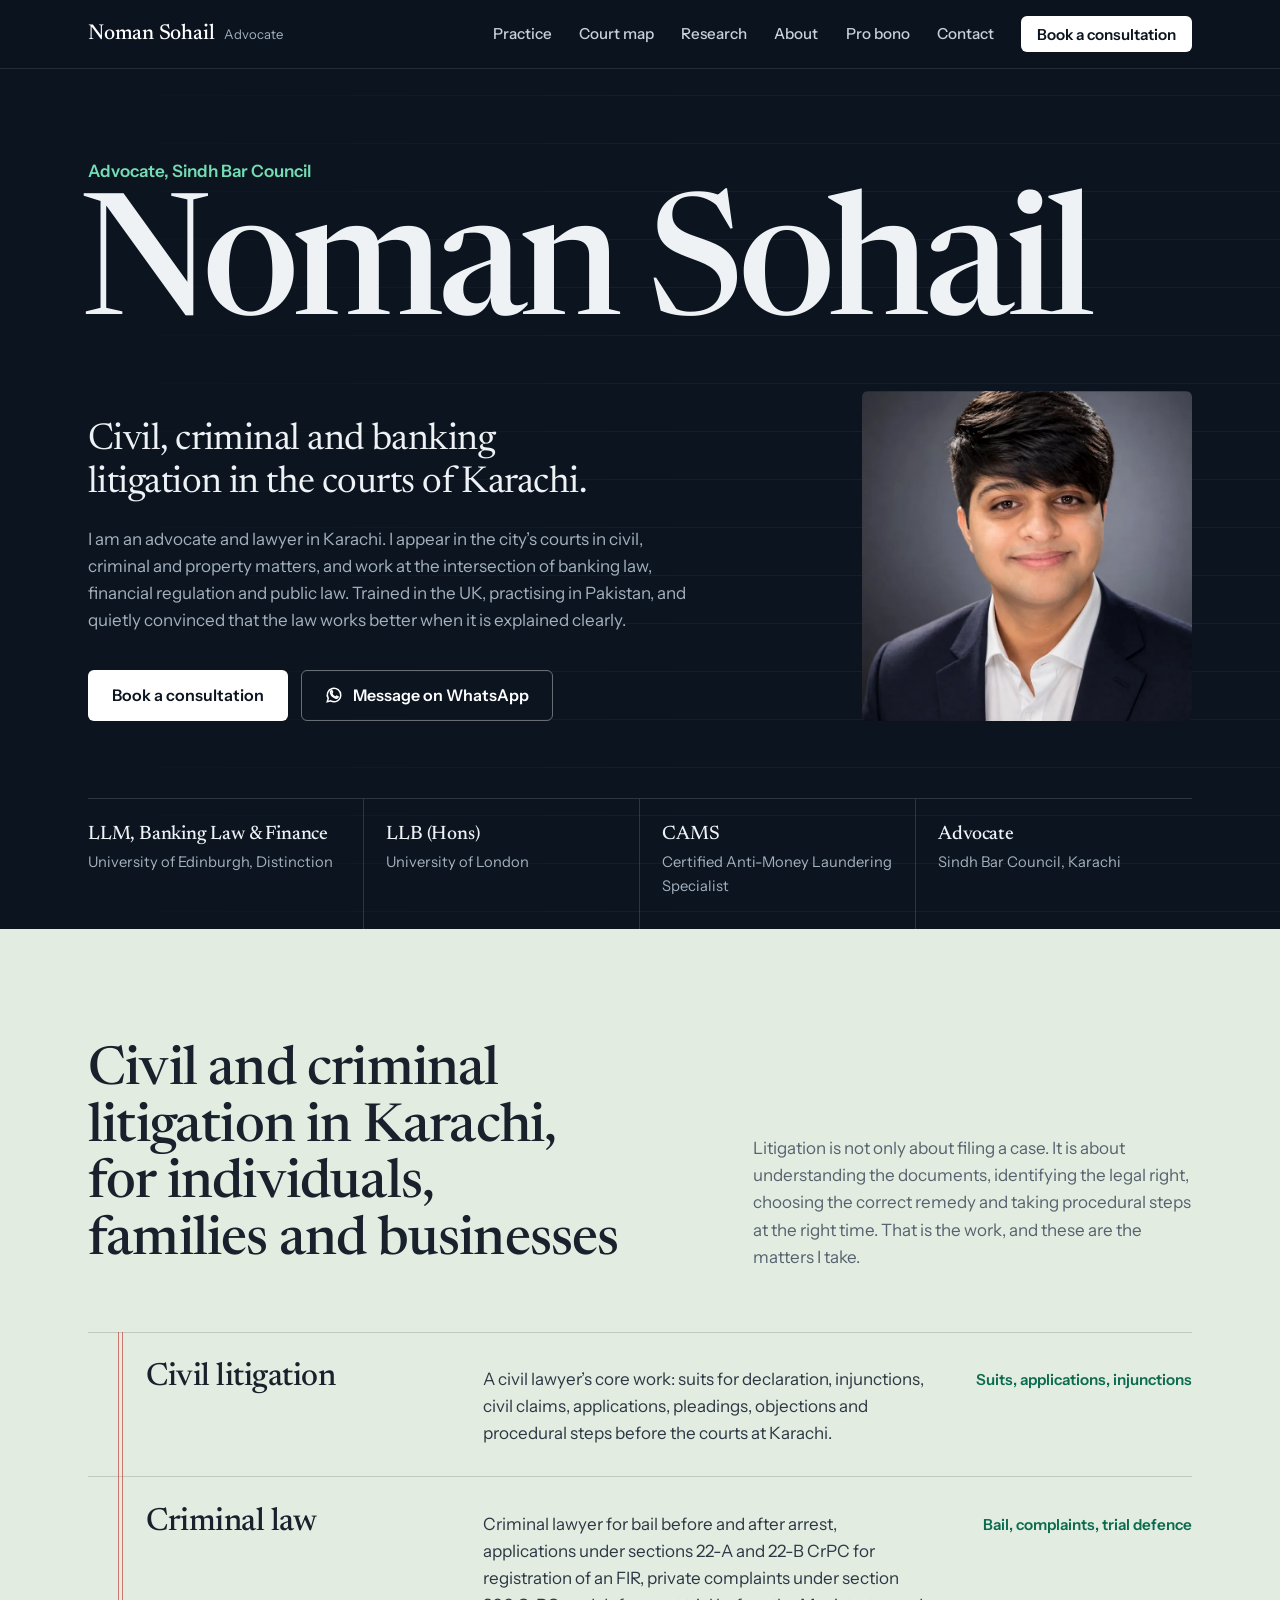
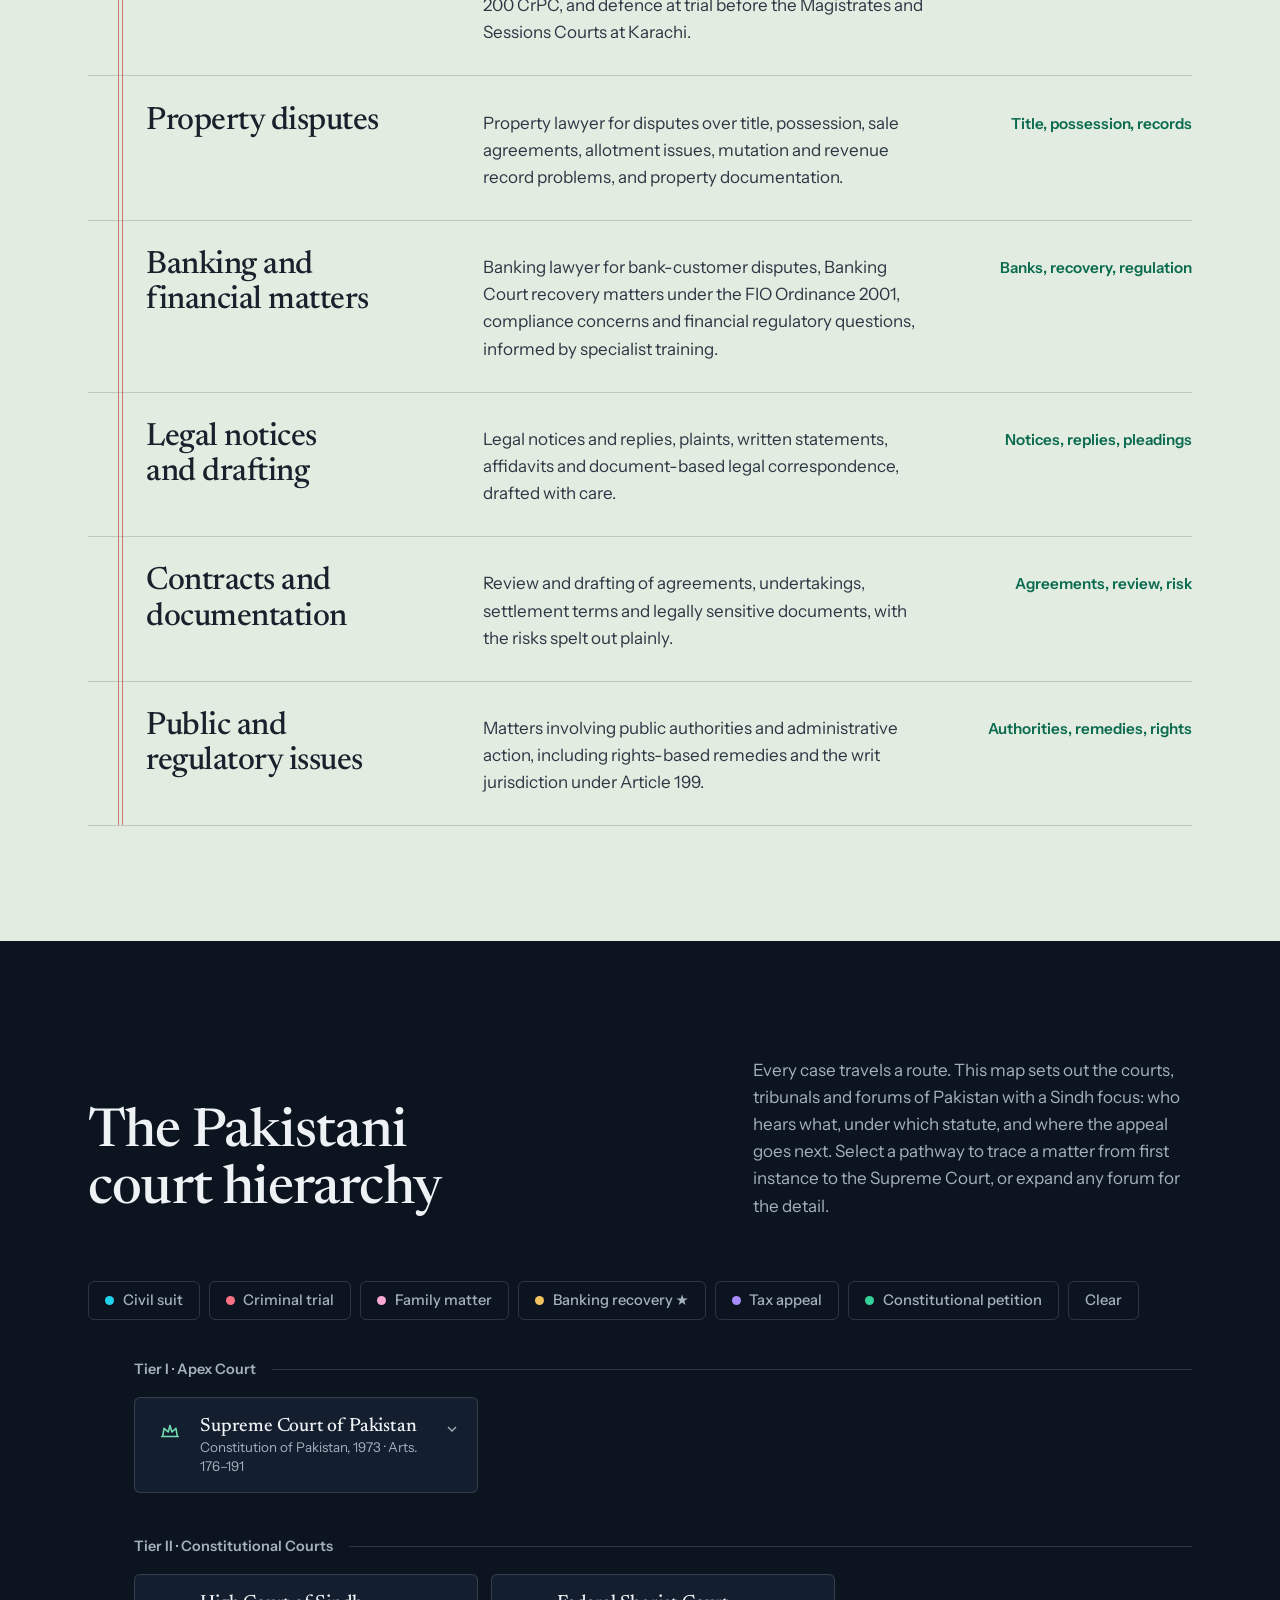
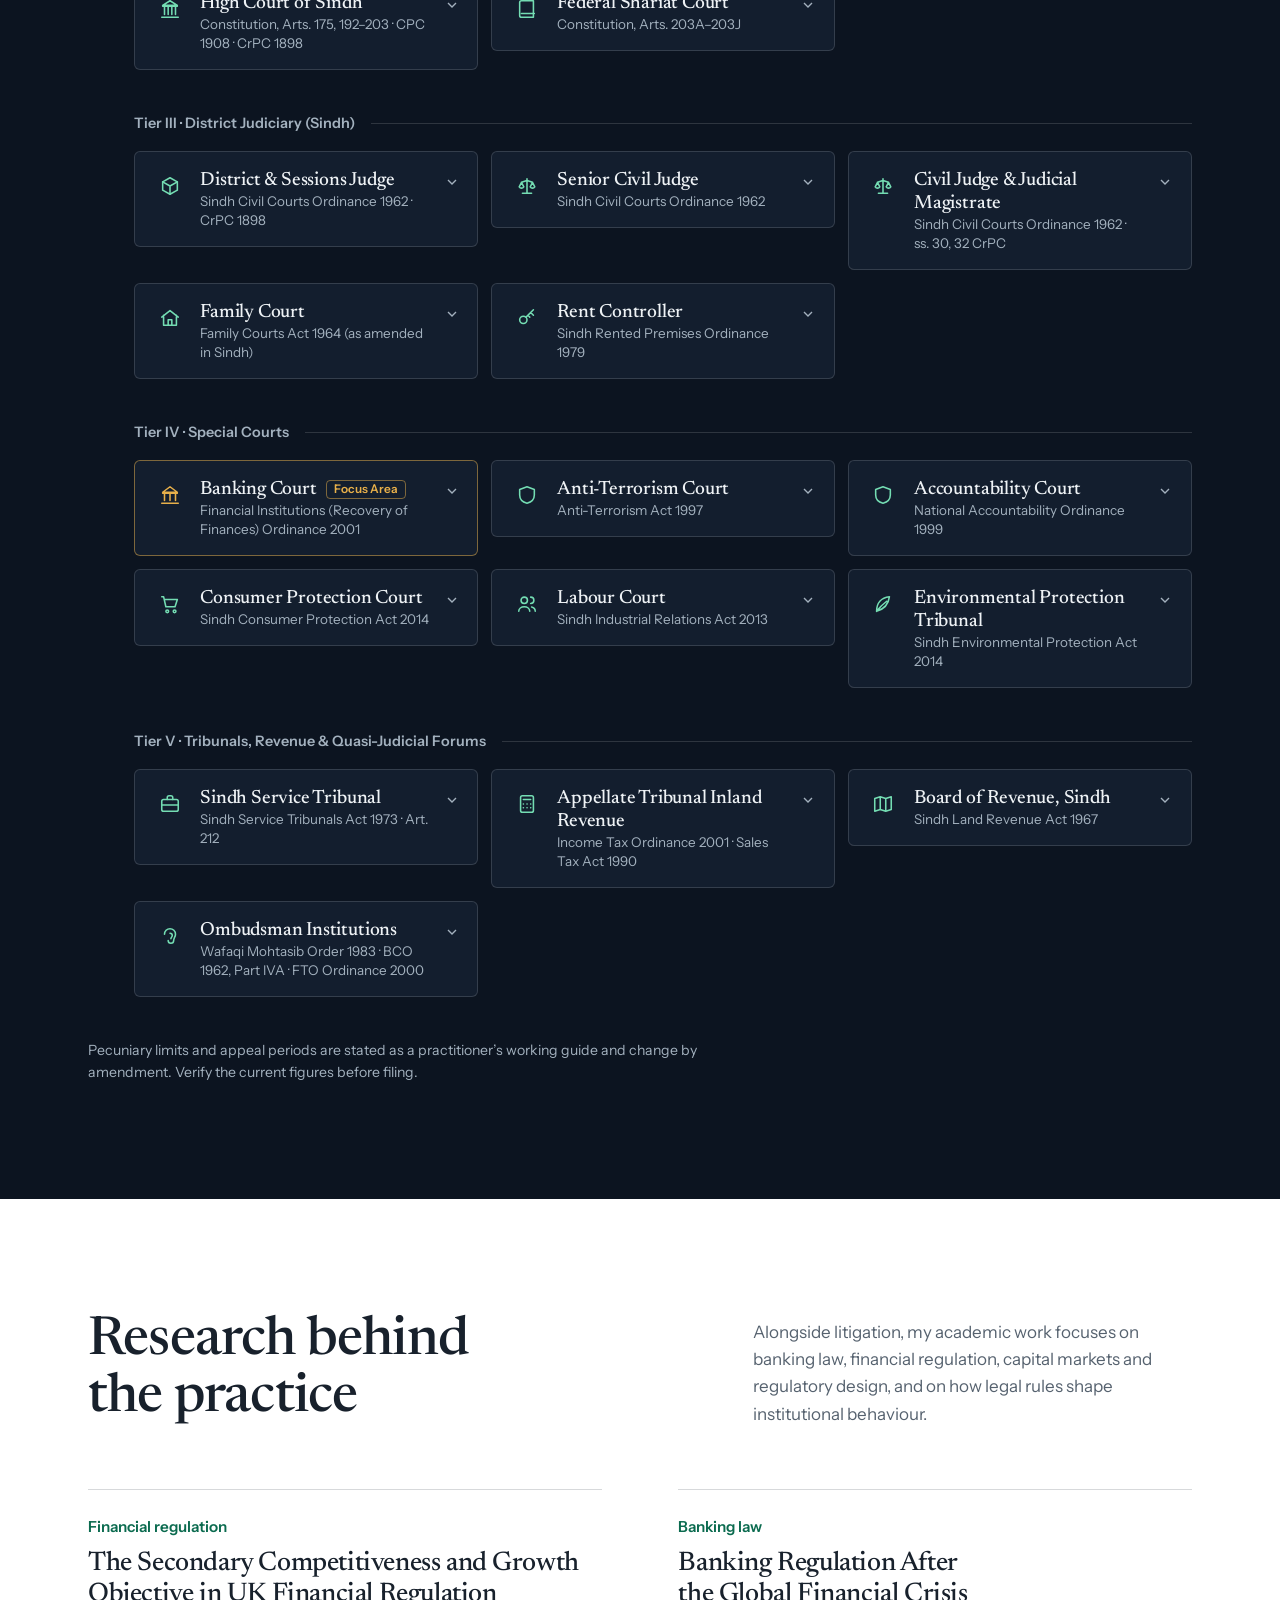
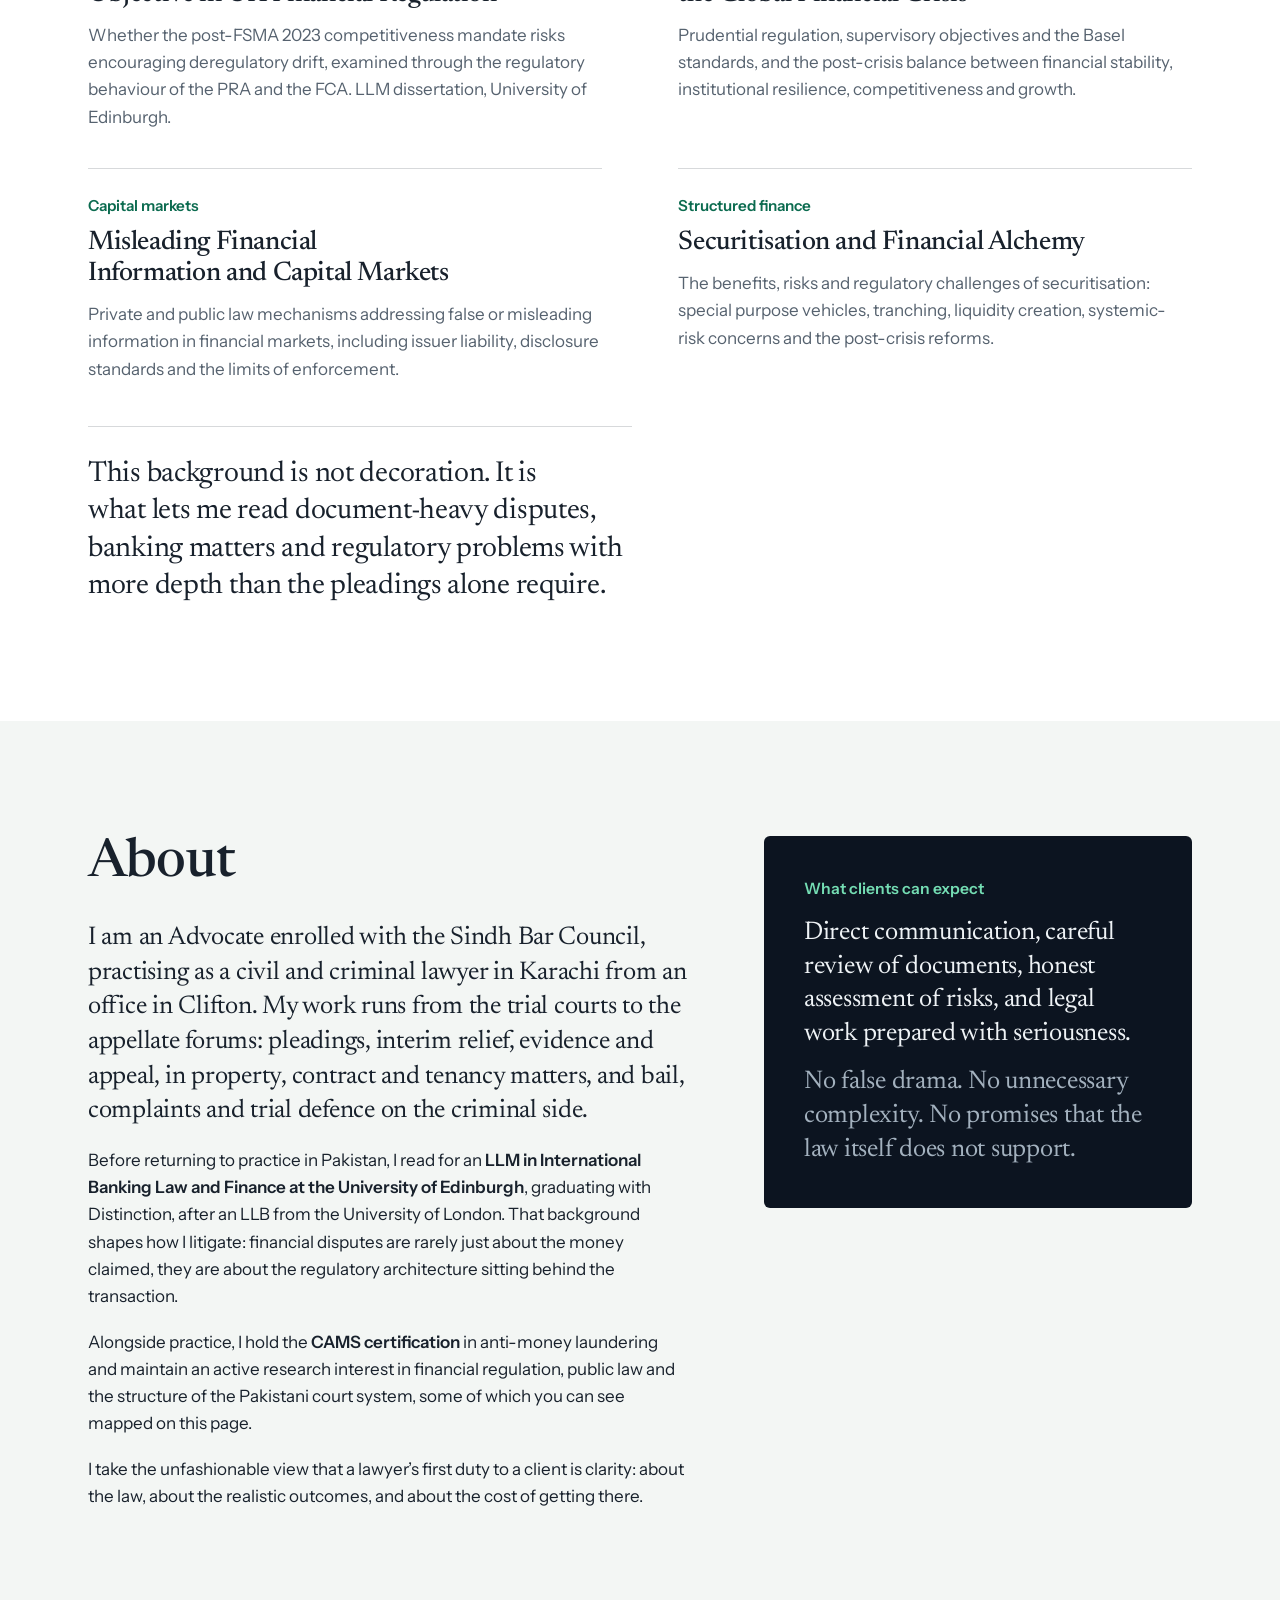
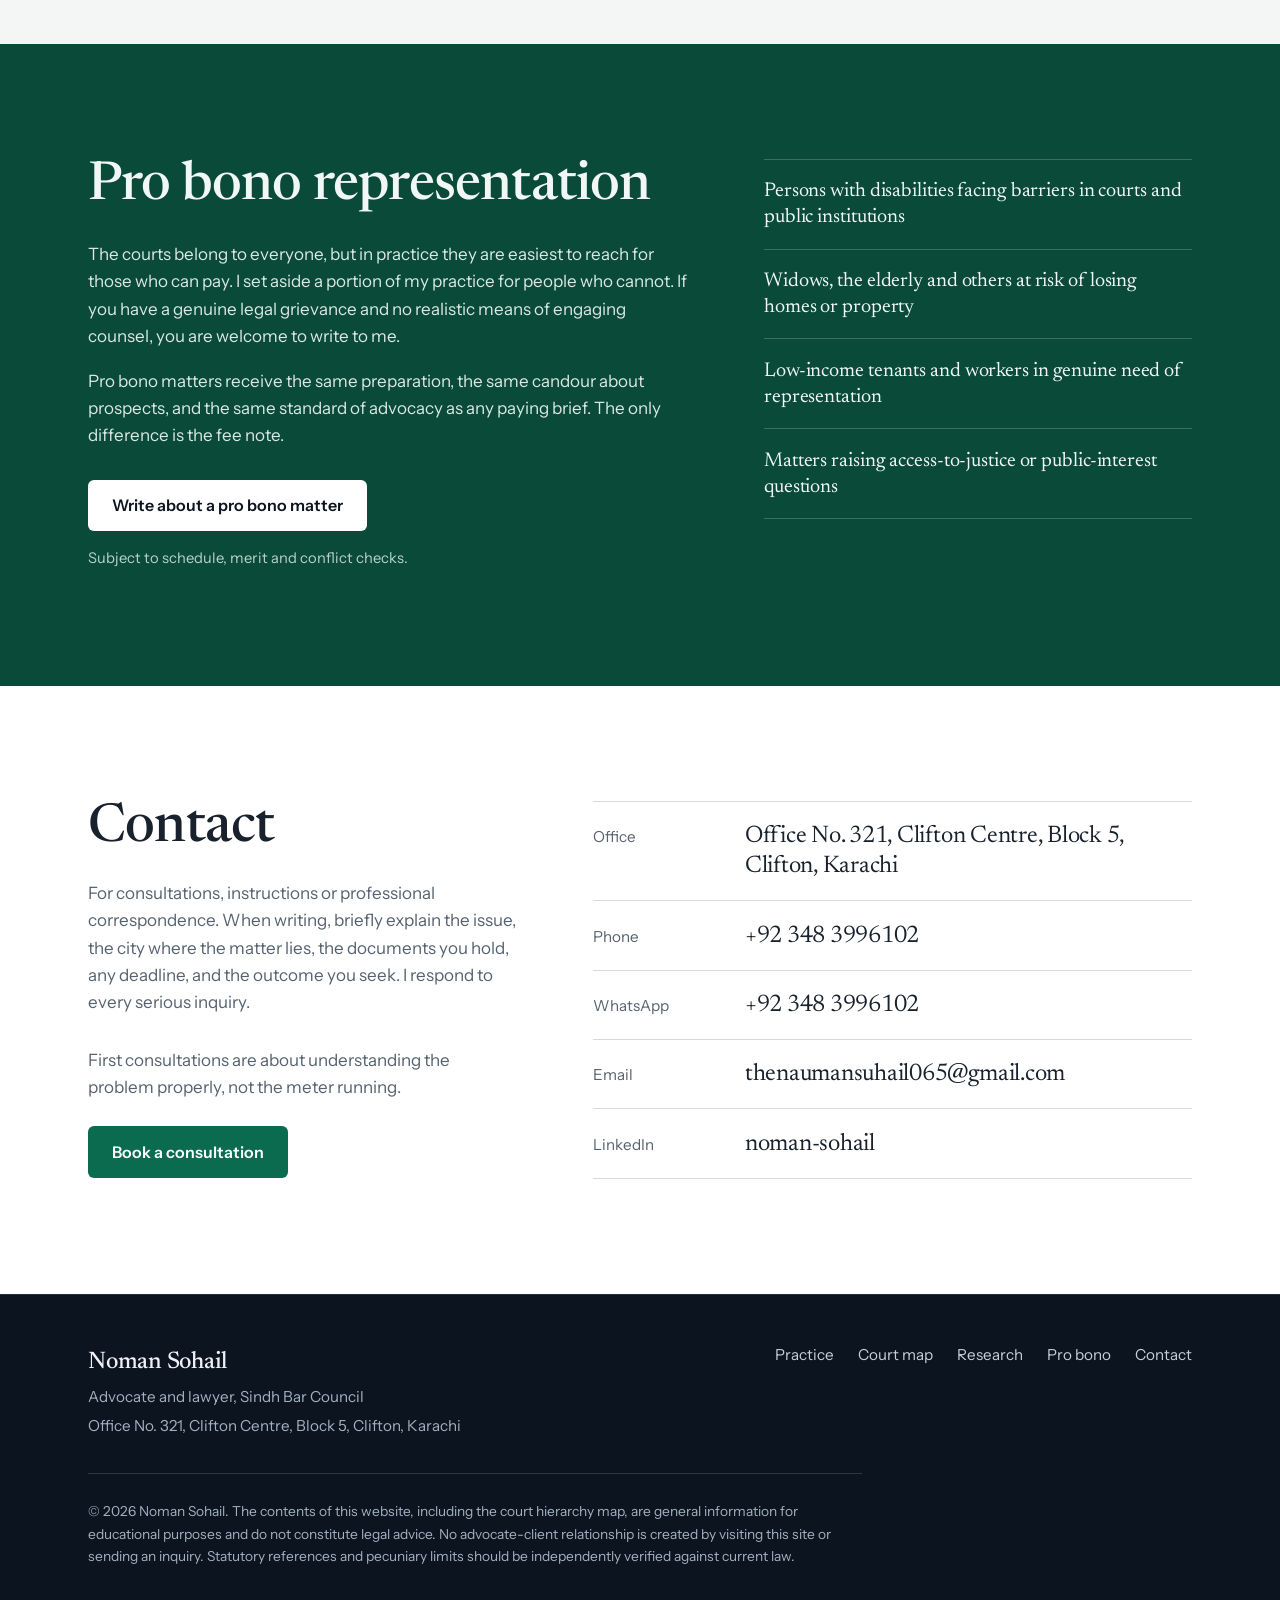
==== commit d34aa759: "Redesign and add criminal law practice (preview branch, not live) - New visual design: serif display" ====
--- a/index.html
+++ b/index.html
@@ -3,26 +3,25 @@
 <head>
 <meta charset="UTF-8">
 <meta name="viewport" content="width=device-width, initial-scale=1.0">
-<title>Noman Sohail | Advocate &amp; Lawyer in Karachi | Civil, Property &amp; Banking Litigation</title>
-<meta name="description" content="Noman Sohail is an Advocate and lawyer in Clifton, Karachi, enrolled with the Sindh Bar Council. Civil lawyer for suits, property disputes, banking court matters, legal notices and contracts.">
+<title>Noman Sohail | Advocate &amp; Lawyer in Karachi | Civil, Criminal &amp; Banking Litigation</title>
+<meta name="description" content="Noman Sohail is an Advocate and lawyer in Clifton, Karachi, enrolled with the Sindh Bar Council. Civil and criminal lawyer for suits, bail and trial defence, property disputes, banking court matters and legal notices.">
 <meta name="author" content="Noman Sohail">
 <meta name="robots" content="index, follow, max-snippet:-1, max-image-preview:large">
-<meta name="keywords" content="Noman Sohail, Lawyer in Karachi, Advocate in Karachi, Advocate Karachi, Lawyer Karachi, Civil Lawyer Karachi, Property Lawyer Karachi, Banking Lawyer Karachi, banking court lawyer, legal notice Karachi, lawyer in Clifton Karachi, civil litigation Karachi, financial regulation, Sindh Bar Council, Pakistani court hierarchy, pro bono lawyer Karachi">
+<meta name="keywords" content="Noman Sohail, Lawyer in Karachi, Advocate in Karachi, Advocate Karachi, Lawyer Karachi, Civil Lawyer Karachi, Criminal Lawyer Karachi, bail lawyer Karachi, Property Lawyer Karachi, Banking Lawyer Karachi, banking court lawyer, legal notice Karachi, lawyer in Clifton Karachi, civil litigation Karachi, financial regulation, Sindh Bar Council, Pakistani court hierarchy, pro bono lawyer Karachi">
 <link rel="canonical" href="https://nomansohail.org/">
 <meta property="og:type" content="website">
 <meta property="og:url" content="https://nomansohail.org/">
 <meta property="og:site_name" content="Noman Sohail, Advocate">
 <meta property="og:title" content="Noman Sohail | Advocate &amp; Lawyer in Karachi">
-<meta property="og:description" content="Advocate, Sindh Bar Council. Civil and banking litigation in Karachi. Research in financial regulation and public law. Explore an interactive map of the Pakistani court system.">
+<meta property="og:description" content="Advocate, Sindh Bar Council. Civil, criminal and banking litigation in Karachi. Research in financial regulation and public law. Explore an interactive map of the Pakistani court system.">
 <meta property="og:image" content="https://nomansohail.org/1776953978502.png">
 <meta property="og:image:width" content="800">
 <meta property="og:image:height" content="800">
 <meta name="twitter:card" content="summary_large_image">
-<meta name="theme-color" content="#06090d">
-<link rel="icon" href="data:image/svg+xml,&lt;svg xmlns='http://www.w3.org/2000/svg' viewBox='0 0 100 100'&gt;&lt;rect width='100' height='100' rx='20' fill='%2306090d'/&gt;&lt;text x='50' y='68' font-size='52' text-anchor='middle' fill='%2367e8f9' font-family='Georgia,serif'&gt;NS&lt;/text&gt;&lt;/svg&gt;">
-<link rel="preconnect" href="https://fonts.googleapis.com">
-<link rel="preconnect" href="https://fonts.gstatic.com" crossorigin>
-<link href="https://fonts.googleapis.com/css2?family=Fraunces:opsz,wght@9..144,500;9..144,600&family=Inter:wght@400;500;600;700&family=JetBrains+Mono:wght@400;500;600&display=swap" rel="stylesheet">
+<meta name="theme-color" content="#0c1420">
+<link rel="icon" href="data:image/svg+xml,&lt;svg xmlns='http://www.w3.org/2000/svg' viewBox='0 0 100 100'&gt;&lt;rect width='100' height='100' rx='20' fill='%230c1420'/&gt;&lt;text x='50' y='68' font-size='52' text-anchor='middle' fill='%2374ddb3' font-family='Georgia,serif'&gt;NS&lt;/text&gt;&lt;/svg&gt;">
+<link rel="preload" href="fonts/newsreader.woff2" as="font" type="font/woff2" crossorigin>
+<link rel="preload" href="fonts/instrument-sans.woff2" as="font" type="font/woff2" crossorigin>
 <script type="application/ld+json">
 {
   "@context": "https://schema.org",
@@ -44,7 +43,7 @@
       "url": "https://nomansohail.org/",
       "image": "https://nomansohail.org/1776953978502.png",
       "jobTitle": "Advocate",
-      "description": "Advocate enrolled with the Sindh Bar Council and civil, property and banking lawyer in Karachi, Pakistan.",
+      "description": "Advocate enrolled with the Sindh Bar Council and civil, criminal, property and banking lawyer in Karachi, Pakistan.",
       "memberOf": {
         "@type": "Organization",
         "name": "Sindh Bar Council"
@@ -91,6 +90,8 @@
       ],
       "knowsAbout": [
         "Civil litigation",
+        "Criminal law",
+        "Bail",
         "Property disputes",
         "Banking law",
         "Financial Institutions (Recovery of Finances) Ordinance 2001",
@@ -115,7 +116,7 @@
       "name": "Noman Sohail, Advocate",
       "url": "https://nomansohail.org/",
       "image": "https://nomansohail.org/1776953978502.png",
-      "description": "Advocate and lawyer in Clifton, Karachi. Civil litigation and legal support for individuals, families and businesses: civil suits, property disputes, banking court matters, legal notices, contracts and public law remedies.",
+      "description": "Advocate and lawyer in Clifton, Karachi. Civil and criminal litigation and legal support for individuals, families and businesses: civil suits, bail and criminal trial defence, property disputes, banking court matters, legal notices, contracts and public law remedies.",
       "telephone": "+923483996102",
       "email": "thenaumansuhail065@gmail.com",
       "address": {
@@ -140,10 +141,11 @@
       },
       "knowsAbout": [
         "Civil litigation",
+        "Criminal law",
         "Property disputes",
+        "Banking and financial matters",
         "Legal notices and drafting",
         "Contracts and documentation",
-        "Banking and financial matters",
         "Public and regulatory issues"
       ],
       "contactPoint": {
@@ -162,300 +164,273 @@
 }
 </script>
 <style>
+/* ============ FONTS (self-hosted) ============ */
+@font-face{font-family:"Newsreader";src:url("fonts/newsreader.woff2") format("woff2");font-weight:200 800;font-style:normal;font-display:swap}
+@font-face{font-family:"Instrument Sans";src:url("fonts/instrument-sans.woff2") format("woff2");font-weight:400 700;font-stretch:75% 100%;font-style:normal;font-display:swap}
+
 /* ============ TOKENS ============ */
 :root{
-  --bg:#06090d;
-  --bg-raise:#0a0f15;
-  --glass:rgba(255,255,255,.035);
-  --glass-strong:rgba(255,255,255,.06);
-  --line:rgba(255,255,255,.09);
-  --line-soft:rgba(255,255,255,.055);
-  --text:#e8edf2;
-  --text-dim:#9aa7b4;
-  --text-faint:#5d6b79;
-  --accent:#67e8f9;
-  --accent-deep:#22d3ee;
-  --accent-ink:#04282e;
-  --gold:#f1c45f;
-  --rose:#fb7185;
-  --violet:#a78bfa;
-  --emerald:#34d399;
-  --serif:"Fraunces",Georgia,serif;
-  --sans:"Inter",system-ui,-apple-system,sans-serif;
-  --mono:"JetBrains Mono",ui-monospace,monospace;
-  --r-lg:18px; --r-md:13px; --r-sm:9px;
-  --maxw:1140px;
-  --gutter:clamp(18px,4vw,40px);
+  --ink:#0c1420;          /* the advocate's coat */
+  --ink-raise:#131e2e;
+  --paper:#ffffff;
+  --mist:#f3f6f4;
+  --ledger:#e2ece1;       /* green ledger paper used for court filings */
+  --green:#0b6b4f;
+  --green-deep:#0a4a39;
+  --mint:#74ddb3;
+  --amber:#e8b04a;
+  --margin-red:#c8473f;   /* the ruled margin line */
+  --serif:"Newsreader",Georgia,"Times New Roman",serif;
+  --sans:"Instrument Sans",system-ui,-apple-system,"Segoe UI",sans-serif;
+  --maxw:1200px;
+  --gutter:clamp(20px,4.5vw,48px);
+  --radius:6px;
+  /* per-band colours, overridden by the .band-* classes */
+  --bg:var(--paper);
+  --fg:#18212c;
+  --fg-muted:#56626f;
+  --rule:rgba(12,20,32,.16);
+  --link:var(--green);
+  --focus:var(--green);
 }
 *{margin:0;padding:0;box-sizing:border-box}
-html{scroll-behavior:smooth}
+html{scroll-behavior:smooth;-webkit-text-size-adjust:100%}
 @media(prefers-reduced-motion:reduce){
   html{scroll-behavior:auto}
-  *,*::before,*::after{animation-duration:.001s!important;animation-iteration-count:1!important;transition-duration:.001s!important}
+  *,*::before,*::after{animation-duration:.001s!important;animation-delay:0s!important;animation-iteration-count:1!important;transition-duration:.001s!important}
 }
-body{
-  font-family:var(--sans);
-  background:var(--bg);
-  color:var(--text);
-  line-height:1.65;
-  -webkit-font-smoothing:antialiased;
-  overflow-x:hidden;
-}
-/* dot grid backdrop */
-body::before{
-  content:"";position:fixed;inset:0;z-index:-2;
-  background-image:radial-gradient(rgba(255,255,255,.045) 1px,transparent 1px);
-  background-size:26px 26px;
-  mask-image:linear-gradient(to bottom,rgba(0,0,0,.9),rgba(0,0,0,.35) 60%,rgba(0,0,0,.55));
-  -webkit-mask-image:linear-gradient(to bottom,rgba(0,0,0,.9),rgba(0,0,0,.35) 60%,rgba(0,0,0,.55));
-}
-::selection{background:rgba(34,211,238,.28);color:#fff}
-a{color:var(--accent);text-decoration:none}
-img{max-width:100%;display:block}
+body{font-family:var(--sans);font-size:1.0625rem;line-height:1.6;color:var(--fg);background:var(--ink);-webkit-font-smoothing:antialiased;overflow-x:hidden}
+::selection{background:var(--mint);color:var(--ink)}
+a{color:var(--link);text-decoration:none}
+img{max-width:100%;height:auto;display:block}
 button{font-family:inherit;cursor:pointer}
-:focus-visible{outline:2px solid var(--accent-deep);outline-offset:3px;border-radius:4px}
-
+:focus-visible{outline:2px solid var(--focus);outline-offset:3px;border-radius:3px}
+
+/* ============ BANDS ============ */
+section,footer{background:var(--bg);color:var(--fg)}
+section{padding:clamp(72px,9vw,128px) 0;scroll-margin-top:68px}
+.band-ink{--bg:var(--ink);--fg:#eef2f5;--fg-muted:#a3b1be;--rule:rgba(255,255,255,.14);--link:var(--mint);--focus:var(--mint)}
+.band-ledger{--bg:var(--ledger)}
+.band-mist{--bg:var(--mist)}
+.band-green{--bg:var(--green-deep);--fg:#f1f7f4;--fg-muted:#b9d3c8;--rule:rgba(255,255,255,.2);--link:#fff;--focus:#fff}
 .wrap{max-width:var(--maxw);margin:0 auto;padding:0 var(--gutter)}
-section{padding:clamp(72px,10vw,120px) 0;scroll-margin-top:84px}
-
-/* ============ TYPE UTILITIES ============ */
-.eyebrow{
-  font-family:var(--mono);font-size:.72rem;font-weight:500;letter-spacing:.22em;
-  text-transform:uppercase;color:var(--accent-deep);display:flex;align-items:center;gap:.8rem;margin-bottom:1.1rem;
-}
-.eyebrow::after{content:"";height:1px;width:54px;background:linear-gradient(90deg,var(--accent-deep),transparent)}
-h2.sec-title{font-size:clamp(1.7rem,3.6vw,2.45rem);font-weight:700;letter-spacing:-.02em;line-height:1.18;margin-bottom:.85rem}
-.sec-lead{color:var(--text-dim);max-width:62ch;font-size:1.02rem}
-.mono{font-family:var(--mono)}
+
+/* ============ TYPE ============ */
+h1,h2,h3{font-family:var(--serif);font-weight:500;letter-spacing:-.015em;text-wrap:balance}
+h2{font-size:clamp(2rem,4.3vw,3.35rem);line-height:1.06}
+.sec-head{display:grid;grid-template-columns:minmax(0,7fr) minmax(0,5fr);gap:clamp(1.2rem,4vw,4rem);align-items:end;margin-bottom:clamp(2.2rem,5vw,3.8rem)}
+.sec-lead{color:var(--fg-muted);max-width:52ch}
+@media(max-width:820px){.sec-head{grid-template-columns:1fr}}
+
+/* ============ BUTTONS ============ */
+.btn{display:inline-flex;align-items:center;justify-content:center;gap:.6rem;font-weight:600;font-size:1rem;line-height:1.2;padding:.95rem 1.45rem;border-radius:var(--radius);border:1px solid transparent;transition:background-color .2s,color .2s,border-color .2s}
+.btn svg{width:18px;height:18px;flex:none}
+.btn-light{background:#fff;color:var(--ink)}
+.btn-light:hover{background:var(--mint)}
+.btn-line{border-color:rgba(255,255,255,.38);color:#fff}
+.btn-line:hover{border-color:#fff;background:rgba(255,255,255,.06)}
+.btn-green{background:var(--green);color:#fff}
+.btn-green:hover{background:var(--green-deep)}
 
 /* ============ NAV ============ */
-.nav{
-  position:fixed;top:0;left:0;right:0;z-index:60;
-  background:rgba(6,9,13,.66);backdrop-filter:blur(16px) saturate(1.4);-webkit-backdrop-filter:blur(16px) saturate(1.4);
-  border-bottom:1px solid var(--line-soft);
-}
-.nav-in{max-width:var(--maxw);margin:0 auto;padding:0 var(--gutter);height:64px;display:flex;align-items:center;justify-content:space-between;gap:1rem}
-.brand{display:flex;align-items:baseline;gap:.55rem;color:var(--text);font-weight:600;letter-spacing:-.01em}
-.brand .b-name{font-family:var(--serif);font-size:1.12rem}
-.brand .b-tag{font-family:var(--mono);font-size:.62rem;letter-spacing:.18em;color:var(--text-faint);text-transform:uppercase}
-.nav-links{display:flex;align-items:center;gap:1.6rem;list-style:none}
-.nav-links a{color:var(--text-dim);font-size:.9rem;font-weight:500;transition:color .2s}
-.nav-links a:hover{color:var(--text)}
-.nav-cta{
-  font-size:.84rem;font-weight:600;padding:.5rem 1rem;border-radius:99px;
-  background:rgba(34,211,238,.12);border:1px solid rgba(34,211,238,.35);color:var(--accent)!important;
-  transition:background .2s,border-color .2s;
-}
-.nav-cta:hover{background:rgba(34,211,238,.2);border-color:rgba(34,211,238,.6)}
-.nav-burger{display:none;background:none;border:1px solid var(--line);border-radius:8px;width:40px;height:40px;color:var(--text);align-items:center;justify-content:center}
-@media(max-width:880px){
-  .nav-links{
-    position:fixed;top:64px;right:0;left:0;flex-direction:column;align-items:stretch;gap:0;
-    background:rgba(7,10,15,.97);backdrop-filter:blur(20px);-webkit-backdrop-filter:blur(20px);
-    border-bottom:1px solid var(--line);padding:.5rem 0 1rem;display:none;
-  }
+.nav{position:fixed;top:0;left:0;right:0;z-index:60;background:rgba(12,20,32,.86);backdrop-filter:blur(14px);-webkit-backdrop-filter:blur(14px);border-bottom:1px solid rgba(255,255,255,.1);--focus:var(--mint)}
+.nav-in{max-width:var(--maxw);margin:0 auto;padding:0 var(--gutter);height:68px;display:flex;align-items:center;justify-content:space-between;gap:1rem}
+.brand{display:flex;align-items:baseline;gap:.6rem;color:#fff}
+.brand .b-name{font-family:var(--serif);font-size:1.35rem;font-weight:500;letter-spacing:-.01em}
+.brand .b-tag{font-size:.82rem;color:#a3b1be}
+.nav-links{display:flex;align-items:center;gap:1.7rem;list-style:none}
+.nav-links a{color:#c7d1da;font-size:.95rem;font-weight:500;transition:color .2s}
+.nav-links a:hover{color:#fff}
+.nav-links .nav-cta{color:var(--ink);background:#fff;font-weight:600;padding:.55rem 1rem;border-radius:var(--radius)}
+.nav-links .nav-cta:hover{color:var(--ink);background:var(--mint)}
+.nav-burger{display:none;background:none;border:1px solid rgba(255,255,255,.22);border-radius:var(--radius);width:42px;height:42px;color:#fff;align-items:center;justify-content:center}
+@media(max-width:900px){
+  .nav-links{position:absolute;top:100%;right:0;left:0;flex-direction:column;align-items:stretch;gap:0;background:var(--ink);border-bottom:1px solid rgba(255,255,255,.12);padding:.4rem 0 1.2rem;display:none}
   .nav-links.open{display:flex}
-  .nav-links a{padding:.85rem var(--gutter);border-bottom:1px solid var(--line-soft)}
-  .nav-cta{margin:1rem var(--gutter) 0;text-align:center}
+  .nav-links a{display:block;padding:.95rem var(--gutter);border-bottom:1px solid rgba(255,255,255,.08);font-size:1.05rem}
+  .nav-links .nav-cta{margin:1.1rem var(--gutter) 0;text-align:center;border-bottom:0}
   .nav-burger{display:flex}
 }
 
-/* ============ BUTTONS ============ */
-.btn{display:inline-flex;align-items:center;gap:.55rem;font-weight:600;font-size:.93rem;border-radius:11px;padding:.78rem 1.45rem;transition:transform .2s,box-shadow .2s,background .2s,border-color .2s;border:1px solid transparent}
-.btn svg{width:17px;height:17px;flex:none}
-.btn-primary{background:linear-gradient(180deg,#3ddbee,#16b3cf);color:#03222a;box-shadow:0 0 0 1px rgba(103,232,249,.25),0 10px 32px -10px rgba(34,211,238,.45)}
-.btn-primary:hover{transform:translateY(-2px);box-shadow:0 0 0 1px rgba(103,232,249,.4),0 16px 40px -10px rgba(34,211,238,.6)}
-.btn-ghost{background:var(--glass);border-color:var(--line);color:var(--text)}
-.btn-ghost:hover{background:var(--glass-strong);border-color:rgba(255,255,255,.18);transform:translateY(-2px)}
-
 /* ============ HERO ============ */
-.hero{position:relative;padding:158px 0 96px;overflow:hidden}
-.hero-glow{position:absolute;inset:0;z-index:-1;pointer-events:none}
-.hero-glow::before,.hero-glow::after{content:"";position:absolute;border-radius:50%;filter:blur(90px)}
-.hero-glow::before{width:560px;height:560px;top:-220px;left:-140px;background:radial-gradient(circle,rgba(34,211,238,.16),transparent 65%)}
-.hero-glow::after{width:520px;height:520px;top:60px;right:-180px;background:radial-gradient(circle,rgba(99,102,241,.13),transparent 65%)}
-.hero-grid{display:grid;grid-template-columns:minmax(0,1.25fr) minmax(0,.75fr);gap:clamp(2rem,5vw,4.5rem);align-items:center}
-.hero-kicker{font-family:var(--mono);font-size:.74rem;letter-spacing:.26em;color:var(--text-dim);text-transform:uppercase;display:inline-flex;align-items:center;gap:.6rem;border:1px solid var(--line);border-radius:99px;padding:.45rem .95rem;background:var(--glass);margin-bottom:1.6rem}
-.hero-kicker .dot{width:7px;height:7px;border-radius:50%;background:var(--accent-deep);box-shadow:0 0 10px var(--accent-deep);animation:pulse 2.6s ease-in-out infinite}
-@keyframes pulse{0%,100%{opacity:1}50%{opacity:.35}}
-.hero h1{font-family:var(--serif);font-weight:600;font-size:clamp(2.7rem,6.4vw,4.6rem);line-height:1.04;letter-spacing:-.018em;margin-bottom:1.15rem}
-.hero h1 .hl{background:linear-gradient(100deg,#9beff9 10%,#22d3ee 55%,#67a6f9 100%);-webkit-background-clip:text;background-clip:text;color:transparent}
-.hero-tagline{font-family:var(--mono);font-size:clamp(.86rem,1.6vw,1rem);color:var(--accent);letter-spacing:.06em;margin-bottom:1.35rem}
-.hero-tagline span{color:var(--text-faint);padding:0 .45rem}
-.hero-sub{color:var(--text-dim);font-size:1.04rem;max-width:56ch;margin-bottom:2.1rem}
-.hero-ctas{display:flex;flex-wrap:wrap;gap:.85rem;margin-bottom:2.2rem}
-.cred-row{display:flex;flex-wrap:wrap;gap:.55rem}
-.cred{font-family:var(--mono);font-size:.7rem;letter-spacing:.05em;color:var(--text-dim);border:1px solid var(--line);background:var(--glass);border-radius:99px;padding:.38rem .8rem}
-.cred b{color:var(--text);font-weight:600}
-/* portrait card */
-.portrait{position:relative;border-radius:var(--r-lg);padding:10px;background:linear-gradient(160deg,rgba(255,255,255,.09),rgba(255,255,255,.02));border:1px solid var(--line);backdrop-filter:blur(8px);-webkit-backdrop-filter:blur(8px);max-width:380px;justify-self:end;width:100%}
-.portrait::before{content:"";position:absolute;inset:-1px;border-radius:inherit;padding:1px;background:linear-gradient(160deg,rgba(103,232,249,.5),transparent 35%,transparent 70%,rgba(99,102,241,.4));-webkit-mask:linear-gradient(#000 0 0) content-box,linear-gradient(#000 0 0);-webkit-mask-composite:xor;mask-composite:exclude;pointer-events:none}
-.portrait img{border-radius:calc(var(--r-lg) - 6px);width:100%;aspect-ratio:4/4.6;object-fit:cover;filter:saturate(.96) contrast(1.03)}
-.portrait-cap{display:flex;justify-content:space-between;align-items:center;padding:.75rem .35rem .25rem;font-family:var(--mono);font-size:.66rem;letter-spacing:.16em;color:var(--text-faint);text-transform:uppercase}
-.portrait-cap b{color:var(--text-dim);font-weight:500}
-@media(max-width:880px){
-  .hero{padding:128px 0 72px}
-  .hero-grid{grid-template-columns:1fr}
-  .portrait{justify-self:start;max-width:320px;order:-1}
+.hero{position:relative;padding:calc(68px + clamp(48px,7vw,96px)) 0 0;overflow:hidden}
+/* faint ruled lines, as on ledger paper */
+.hero::before{content:"";position:absolute;inset:0;pointer-events:none;background:repeating-linear-gradient(to bottom,transparent 0 47px,rgba(255,255,255,.045) 47px 48px);-webkit-mask-image:linear-gradient(to right,transparent,#000 55%);mask-image:linear-gradient(to right,transparent,#000 55%)}
+.hero-top{position:relative}
+.hero-grid{position:relative;display:grid;grid-template-columns:minmax(0,1fr) clamp(240px,26vw,330px);gap:clamp(2rem,6vw,5.5rem);align-items:end}
+.hero-role{color:var(--mint);font-weight:600;margin-bottom:1.1rem}
+.hero h1{font-size:clamp(3.3rem,13.2vw,11.4rem);line-height:.86;letter-spacing:-.04em;margin:0 0 clamp(1.6rem,3.4vw,3rem) -.045em}
+.hero-statement{font-family:var(--serif);font-size:clamp(1.5rem,2.9vw,2.4rem);line-height:1.16;letter-spacing:-.015em;max-width:26ch;margin-bottom:1.3rem;text-wrap:balance}
+.hero-sub{color:var(--fg-muted);max-width:56ch;margin-bottom:2.2rem}
+.hero-ctas{display:flex;flex-wrap:wrap;gap:.8rem}
+.portrait{position:relative;align-self:end}
+.portrait img{width:100%;aspect-ratio:1/1;object-fit:cover;border-radius:var(--radius);filter:contrast(1.03)}
+.cred-strip{position:relative;list-style:none;display:grid;grid-template-columns:repeat(4,minmax(0,1fr));margin-top:clamp(3rem,6vw,5rem);border-top:1px solid var(--rule)}
+.cred-strip li{padding:1.5rem 1.4rem 1.9rem 0;border-right:1px solid var(--rule);padding-left:1.4rem}
+.cred-strip li:first-child{padding-left:0}
+.cred-strip li:last-child{border-right:0}
+.cred-strip b{display:block;font-family:var(--serif);font-weight:500;font-size:1.22rem;line-height:1.2;letter-spacing:-.01em}
+.cred-strip span{display:block;color:var(--fg-muted);font-size:.92rem;margin-top:.3rem}
+@keyframes rise{from{opacity:0;transform:translateY(20px)}to{opacity:1;transform:none}}
+@keyframes unveil{from{clip-path:inset(0 0 100% 0)}to{clip-path:inset(0 0 0 0)}}
+.hero-top>*,.hero-copy>*{animation:rise .75s cubic-bezier(.2,.7,.2,1) both}
+.hero-top>h1{animation-delay:.06s}
+.hero-copy>:nth-child(1){animation-delay:.16s}
+.hero-copy>:nth-child(2){animation-delay:.24s}
+.hero-copy>:nth-child(3){animation-delay:.32s}
+.portrait img{animation:unveil 1s .28s cubic-bezier(.2,.7,.2,1) both}
+@media(max-width:900px){
+  .hero-grid{grid-template-columns:1fr;align-items:start}
+  .portrait{max-width:300px}
+  .hero-ctas .btn{flex:1 1 100%}
+  .cred-strip{grid-template-columns:repeat(2,minmax(0,1fr))}
+  .cred-strip li{padding:1.2rem 1rem 1.3rem 0;border-right:0;border-bottom:1px solid var(--rule)}
+  .cred-strip li:nth-child(odd){border-right:1px solid var(--rule)}
+  .cred-strip li:nth-child(even){padding-left:1rem}
+  .cred-strip li:nth-last-child(-n+2){border-bottom:0}
 }
 
-/* ============ GENERIC GLASS CARD ============ */
-.card{background:var(--glass);border:1px solid var(--line);border-radius:var(--r-lg);backdrop-filter:blur(10px);-webkit-backdrop-filter:blur(10px)}
+/* ============ PRACTICE (ledger) ============ */
+.ledger{list-style:none;position:relative;border-bottom:1px solid var(--rule)}
+.ledger::before,.ledger::after{content:"";position:absolute;top:0;bottom:0;width:1px;background:var(--margin-red);opacity:.7}
+.ledger::before{left:clamp(14px,2.4vw,30px)}
+.ledger::after{left:calc(clamp(14px,2.4vw,30px) + 4px)}
+.ledger-row{display:grid;grid-template-columns:minmax(0,4fr) minmax(0,6fr) minmax(0,3fr);gap:clamp(1rem,3vw,3rem);align-items:baseline;padding:1.7rem 0 1.8rem calc(clamp(14px,2.4vw,30px) + 28px);border-top:1px solid var(--rule)}
+.ledger-row h3{font-size:clamp(1.5rem,2.5vw,2rem);line-height:1.1}
+.ledger-row p{color:#2c3744}
+.ledger-row .ledger-tags{color:var(--green);font-weight:600;font-size:.95rem;text-align:right}
+@media(max-width:900px){
+  .ledger-row{grid-template-columns:1fr;gap:.5rem}
+  .ledger-row .ledger-tags{text-align:left}
+}
 
 /* ============ COURT MAP ============ */
-.map-shell{position:relative;margin-top:2.6rem}
-.route-bar{display:flex;flex-wrap:wrap;gap:.55rem;margin:1.9rem 0 .4rem}
-.route-btn{
-  display:inline-flex;align-items:center;gap:.5rem;font-family:var(--mono);font-size:.74rem;letter-spacing:.04em;
-  color:var(--text-dim);background:var(--glass);border:1px solid var(--line);border-radius:99px;padding:.5rem 1rem;
-  transition:all .2s;
-}
-.route-btn .swatch{width:9px;height:9px;border-radius:50%;background:var(--sw,#67e8f9);box-shadow:0 0 8px var(--sw,#67e8f9)}
-.route-btn:hover{color:var(--text);border-color:rgba(255,255,255,.22)}
-.route-btn.active{color:var(--text);background:rgba(255,255,255,.07);border-color:var(--sw);box-shadow:0 0 0 1px var(--sw) inset,0 0 22px -8px var(--sw)}
+.map-shell{position:relative;margin-top:2.4rem}
+.route-bar{display:flex;flex-wrap:wrap;gap:.55rem}
+.route-btn{display:inline-flex;align-items:center;gap:.55rem;font-size:.92rem;font-weight:500;color:var(--fg-muted);background:transparent;border:1px solid var(--rule);border-radius:var(--radius);padding:.6rem 1rem;transition:color .2s,border-color .2s,background-color .2s}
+.route-btn .swatch{width:9px;height:9px;border-radius:50%;background:var(--sw,#74ddb3)}
+.route-btn:hover{color:var(--fg);border-color:rgba(255,255,255,.4)}
+.route-btn.active{color:#fff;background:rgba(255,255,255,.07);border-color:var(--sw)}
 .route-btn.clear-btn .swatch{display:none}
-.route-summary{
-  display:none;margin:.9rem 0 1.4rem;padding:.95rem 1.15rem;border-radius:var(--r-md);
-  background:var(--glass);border:1px solid var(--line);font-size:.88rem;color:var(--text-dim);
-}
+.route-summary{display:none;margin:1.1rem 0 0;padding:1.1rem 1.25rem;border-radius:var(--radius);background:var(--ink-raise);border-left:2px solid var(--rs,#74ddb3);font-size:.95rem;color:var(--fg-muted)}
 .route-summary.show{display:block}
-.route-summary .rs-title{font-family:var(--mono);font-size:.7rem;letter-spacing:.18em;text-transform:uppercase;color:var(--rs,#67e8f9);margin-bottom:.45rem}
-.route-summary .rs-chain{display:flex;flex-wrap:wrap;gap:.4rem .6rem;align-items:center;font-size:.84rem}
-.route-summary .rs-chain .step{color:var(--text);background:rgba(255,255,255,.05);border:1px solid var(--line);border-radius:7px;padding:.2rem .6rem}
-.route-summary .rs-chain .arr{color:var(--rs,#67e8f9);font-family:var(--mono)}
-.route-summary .rs-note{margin-top:.55rem;font-size:.8rem;color:var(--text-faint)}
-
+.route-summary .rs-title{font-weight:600;color:var(--rs,#74ddb3);margin-bottom:.55rem}
+.route-summary .rs-chain{display:flex;flex-wrap:wrap;gap:.45rem .6rem;align-items:center;font-size:.92rem}
+.route-summary .rs-chain .step{color:var(--fg);border:1px solid var(--rule);border-radius:4px;padding:.22rem .65rem}
+.route-summary .rs-chain .arr{color:var(--rs,#74ddb3)}
+.route-summary .rs-note{margin-top:.7rem;font-size:.88rem}
 .map-wrap{position:relative;padding-left:clamp(26px,4vw,46px)}
 #route-svg{position:absolute;inset:0;width:100%;height:100%;pointer-events:none;overflow:visible;z-index:1}
-#route-svg path{fill:none;stroke-width:2.4;stroke-linecap:round;stroke-dasharray:7 8;animation:dashflow 1.6s linear infinite;filter:drop-shadow(0 0 6px currentColor)}
-#route-svg circle{filter:drop-shadow(0 0 6px currentColor)}
+#route-svg path{fill:none;stroke-width:2.2;stroke-linecap:round;stroke-dasharray:7 8;animation:dashflow 1.6s linear infinite}
 @keyframes dashflow{to{stroke-dashoffset:-30}}
-
-.tier{margin-bottom:2.7rem;position:relative;z-index:2}
-.tier-head{display:flex;align-items:center;gap:1rem;margin-bottom:1.05rem}
-.tier-head .t-label{font-family:var(--mono);font-size:.68rem;letter-spacing:.22em;text-transform:uppercase;color:var(--text-faint);white-space:nowrap}
-.tier-head .t-line{flex:1;height:1px;background:linear-gradient(90deg,var(--line),transparent)}
-@media (max-width:640px){.tier-head .t-label{white-space:normal}}
-.tier-grid{display:grid;grid-template-columns:repeat(auto-fill,minmax(min(320px,100%),1fr));gap:.9rem}
-
-.node{
-  background:var(--glass);border:1px solid var(--line);border-radius:var(--r-md);
-  transition:border-color .25s,box-shadow .25s,opacity .3s,background .25s;position:relative;
-  backdrop-filter:blur(8px);-webkit-backdrop-filter:blur(8px);
+.tier{margin-bottom:2.6rem;position:relative;z-index:2}
+.tier-head{display:flex;align-items:center;gap:1rem;margin-bottom:1rem}
+.tier-head .t-label{font-size:.9rem;font-weight:600;color:var(--fg-muted);white-space:nowrap}
+.tier-head .t-line{flex:1;height:1px;background:var(--rule)}
+@media(max-width:640px){.tier-head .t-label{white-space:normal}}
+.tier-grid{display:grid;grid-template-columns:repeat(auto-fill,minmax(min(320px,100%),1fr));gap:.8rem;align-items:start}
+.node{background:var(--ink-raise);border:1px solid var(--rule);border-radius:var(--radius);transition:border-color .25s,opacity .3s;position:relative}
+.node:hover{border-color:rgba(255,255,255,.32)}
+.node.dim{opacity:.3}
+.node.lit{border-color:var(--nc,#74ddb3);box-shadow:0 0 0 1px var(--nc,#74ddb3) inset;opacity:1}
+.node.focus-node{border-color:rgba(232,176,74,.5)}
+.node-head{display:flex;align-items:flex-start;gap:.85rem;padding:1.05rem 1.1rem;width:100%;background:none;border:none;color:inherit;text-align:left}
+.node-ico{flex:none;width:34px;height:34px;display:flex;align-items:center;justify-content:center;color:var(--mint)}
+.node-ico svg{width:22px;height:22px}
+.node.focus-node .node-ico{color:var(--amber)}
+.node-meta{flex:1;min-width:0}
+.node-name{font-family:var(--serif);font-weight:500;font-size:1.2rem;line-height:1.2;letter-spacing:-.01em;display:flex;align-items:center;gap:.55rem;flex-wrap:wrap}
+.focus-chip{font-family:var(--sans);font-size:.74rem;font-weight:600;letter-spacing:0;color:var(--amber);border:1px solid rgba(232,176,74,.5);border-radius:4px;padding:.1rem .45rem}
+.node-statute{font-size:.84rem;color:var(--fg-muted);margin-top:.3rem;line-height:1.4}
+.node-chev{flex:none;color:var(--fg-muted);transition:transform .3s;margin-top:.35rem}
+.node-chev svg{width:16px;height:16px}
+.node.open .node-chev{transform:rotate(180deg)}
+.step-badge{position:absolute;top:-10px;left:-10px;width:24px;height:24px;border-radius:50%;background:var(--nc,#74ddb3);color:var(--ink);font-weight:700;font-size:.78rem;display:flex;align-items:center;justify-content:center;z-index:3}
+.node-body{max-height:0;overflow:hidden;transition:max-height .45s ease}
+.node.open .node-body{max-height:640px}
+.node-body-in{padding:.2rem 1.1rem 1.2rem;border-top:1px solid var(--rule);font-size:.93rem;color:var(--fg-muted)}
+.node-body-in ul{list-style:none;margin:.9rem 0 1rem;display:grid;gap:.5rem}
+.node-body-in li{padding-left:1.1rem;position:relative}
+.node-body-in li::before{content:"";position:absolute;left:0;top:.68em;width:5px;height:5px;border-radius:50%;background:var(--mint)}
+.node.focus-node .node-body-in li::before{background:var(--amber)}
+.appeal-line{display:flex;flex-wrap:wrap;align-items:center;gap:.45rem;font-size:.86rem}
+.appeal-line .al-label{font-weight:600;color:var(--fg)}
+.appeal-line .al-chip{color:var(--mint);border:1px solid rgba(116,221,179,.4);border-radius:4px;padding:.14rem .55rem}
+.map-note{margin-top:.2rem;font-size:.88rem;color:var(--fg-muted);max-width:70ch}
+/* plain copy of the map, shown only when the script has not run */
+.map-static h3{margin:1.8rem 0 .4rem;font-size:1.5rem}
+.map-static h4{margin-top:1.1rem;font-size:1.05rem}
+.map-static ul,.map-static ol{padding-left:1.3rem;color:var(--fg-muted)}
+.map-static p{color:var(--fg-muted)}
+
+/* ============ RESEARCH ============ */
+.papers{display:grid;grid-template-columns:repeat(2,minmax(0,1fr));column-gap:clamp(2rem,6vw,5.5rem)}
+.paper{border-top:1px solid var(--rule);padding:1.6rem 0 2.3rem}
+.paper .field{color:var(--green);font-weight:600;font-size:.95rem;margin-bottom:.6rem}
+.paper h3{font-size:clamp(1.35rem,2.1vw,1.7rem);line-height:1.15;margin-bottom:.7rem}
+.paper p{color:var(--fg-muted)}
+.bridge{font-family:var(--serif);font-size:clamp(1.3rem,2.3vw,1.8rem);line-height:1.3;letter-spacing:-.01em;max-width:34ch;border-top:1px solid var(--rule);padding-top:1.8rem;margin-top:.4rem;text-wrap:balance}
+@media(max-width:820px){.papers{grid-template-columns:1fr}}
+
+/* ============ ABOUT ============ */
+.about-grid{display:grid;grid-template-columns:minmax(0,7fr) minmax(0,5fr);gap:clamp(2rem,6vw,5.5rem);align-items:start}
+.about-copy h2{margin-bottom:1.8rem}
+.about-copy p{margin-bottom:1.15rem;max-width:62ch}
+.about-copy p:first-of-type{font-family:var(--serif);font-size:clamp(1.3rem,2vw,1.6rem);line-height:1.35;letter-spacing:-.01em;color:var(--fg)}
+.about-copy p b{font-weight:inherit}
+.about-copy p+p b{font-weight:600}
+.expect{background:var(--ink);color:#eef2f5;border-radius:var(--radius);padding:clamp(1.6rem,3.2vw,2.5rem);position:sticky;top:96px}
+.expect h3{font-family:var(--sans);font-size:.98rem;font-weight:600;letter-spacing:0;color:var(--mint);margin-bottom:1rem}
+.expect p{font-family:var(--serif);font-size:clamp(1.3rem,2vw,1.6rem);line-height:1.32;letter-spacing:-.01em}
+.expect p+p{margin-top:.9rem;color:#a3b1be}
+@media(max-width:900px){.about-grid{grid-template-columns:1fr}.expect{position:static}}
+
+/* ============ PRO BONO ============ */
+.pb-grid{display:grid;grid-template-columns:minmax(0,7fr) minmax(0,5fr);gap:clamp(2rem,6vw,5.5rem);align-items:start}
+.pb-grid h2{margin-bottom:1.6rem}
+.pb-grid p{max-width:58ch;margin-bottom:1.1rem;color:#dbe9e2}
+.pb-foot{margin-top:1.9rem;display:flex;flex-wrap:wrap;gap:1rem 1.4rem;align-items:center}
+.pb-caveat{font-size:.92rem;color:var(--fg-muted)}
+.pb-list{list-style:none;border-bottom:1px solid var(--rule)}
+.pb-list li{border-top:1px solid var(--rule);padding:1.15rem 0;font-family:var(--serif);font-size:1.25rem;line-height:1.3;letter-spacing:-.005em}
+@media(max-width:900px){.pb-grid{grid-template-columns:1fr}}
+
+/* ============ CONTACT ============ */
+.contact-grid{display:grid;grid-template-columns:minmax(0,5fr) minmax(0,7fr);gap:clamp(2rem,6vw,5.5rem);align-items:start}
+.contact-grid h2{margin-bottom:1.4rem}
+.contact-grid .sec-lead{margin-bottom:1.9rem}
+.contact-list{border-bottom:1px solid var(--rule)}
+.contact-list>div{display:grid;grid-template-columns:8.5rem minmax(0,1fr);gap:1rem;align-items:baseline;border-top:1px solid var(--rule);padding:1.2rem 0}
+.contact-list dt{color:var(--fg-muted);font-size:.95rem}
+.contact-list dd{font-family:var(--serif);font-size:clamp(1.2rem,2vw,1.5rem);line-height:1.25;letter-spacing:-.01em;overflow-wrap:anywhere}
+.contact-list dd a{color:var(--fg);border-bottom:1px solid transparent;transition:color .2s,border-color .2s}
+.contact-list dd a:hover{color:var(--green);border-bottom-color:var(--green)}
+.contact-list address{font-style:normal}
+.consult-note{color:var(--fg-muted);max-width:44ch;margin-bottom:1.6rem}
+@media(max-width:900px){.contact-grid{grid-template-columns:1fr}}
+@media(max-width:520px){.contact-list>div{grid-template-columns:1fr;gap:.15rem}}
+
+/* ============ FOOTER ============ */
+footer{padding:3rem 0 3.2rem;border-top:1px solid rgba(255,255,255,.1)}
+.foot-in{display:flex;flex-wrap:wrap;gap:1.6rem 3rem;justify-content:space-between;align-items:flex-start}
+.f-brand{font-family:var(--serif);font-size:1.5rem;font-weight:500;letter-spacing:-.01em}
+.f-sub{color:var(--fg-muted);font-size:.95rem;margin-top:.25rem}
+.f-links{display:flex;flex-wrap:wrap;gap:.5rem 1.5rem;font-size:.95rem}
+.f-links a{color:#c7d1da}
+.f-links a:hover{color:#fff}
+.disclaimer{margin-top:2.2rem;padding-top:1.6rem;border-top:1px solid var(--rule);font-size:.86rem;color:var(--fg-muted);max-width:86ch;line-height:1.65}
+
+/* ============ QUICK CONTACT BAR (phones) ============ */
+.quickbar{display:none}
+@media(max-width:720px){
+  .quickbar{display:grid;grid-template-columns:repeat(3,1fr);position:fixed;left:0;right:0;bottom:0;z-index:55;background:var(--ink);border-top:1px solid rgba(255,255,255,.16);padding-bottom:env(safe-area-inset-bottom);--focus:var(--mint)}
+  .quickbar a{display:flex;align-items:center;justify-content:center;gap:.5rem;padding:.95rem .4rem;color:#fff;font-weight:600;font-size:.98rem;border-right:1px solid rgba(255,255,255,.12)}
+  .quickbar a:last-child{border-right:0}
+  .quickbar a.wa{background:var(--green);border-right-color:transparent}
+  .quickbar svg{width:18px;height:18px;flex:none}
+  footer{padding-bottom:calc(3.2rem + 58px)}
 }
-.node:hover{border-color:rgba(255,255,255,.2)}
-.node.dim{opacity:.28}
-.node.lit{border-color:var(--nc,#67e8f9);box-shadow:0 0 0 1px var(--nc,#67e8f9) inset,0 0 30px -10px var(--nc,#67e8f9);opacity:1}
-.node.focus-node{background:linear-gradient(160deg,rgba(241,196,95,.07),var(--glass))}
-.node-head{display:flex;align-items:flex-start;gap:.8rem;padding:1rem 1.05rem;width:100%;background:none;border:none;color:inherit;text-align:left}
-.node-ico{flex:none;width:36px;height:36px;border-radius:9px;display:flex;align-items:center;justify-content:center;background:rgba(255,255,255,.05);border:1px solid var(--line);color:var(--accent)}
-.node-ico svg{width:18px;height:18px}
-.node.focus-node .node-ico{color:var(--gold);border-color:rgba(241,196,95,.35)}
-.node-meta{flex:1;min-width:0}
-.node-name{font-weight:600;font-size:.98rem;letter-spacing:-.01em;display:flex;align-items:center;gap:.5rem;flex-wrap:wrap}
-.focus-chip{font-family:var(--mono);font-size:.58rem;letter-spacing:.14em;text-transform:uppercase;color:var(--gold);border:1px solid rgba(241,196,95,.4);border-radius:99px;padding:.14rem .5rem;background:rgba(241,196,95,.08)}
-.node-statute{font-family:var(--mono);font-size:.68rem;color:var(--text-faint);margin-top:.22rem;letter-spacing:.02em}
-.node-chev{flex:none;color:var(--text-faint);transition:transform .3s;margin-top:.35rem}
-.node-chev svg{width:15px;height:15px}
-.node.open .node-chev{transform:rotate(180deg)}
-.step-badge{
-  position:absolute;top:-9px;left:-9px;width:24px;height:24px;border-radius:50%;
-  background:var(--nc,#67e8f9);color:#04141a;font-family:var(--mono);font-weight:600;font-size:.72rem;
-  display:flex;align-items:center;justify-content:center;box-shadow:0 0 14px var(--nc,#67e8f9);z-index:3;
-}
-.node-body{max-height:0;overflow:hidden;transition:max-height .45s ease}
-.node.open .node-body{max-height:560px}
-.node-body-in{padding:.15rem 1.05rem 1.15rem;border-top:1px dashed var(--line-soft);margin:0 0;font-size:.86rem;color:var(--text-dim)}
-.node-body-in ul{list-style:none;margin:.8rem 0 .9rem;display:grid;gap:.45rem}
-.node-body-in li{padding-left:1.1rem;position:relative}
-.node-body-in li::before{content:"";position:absolute;left:0;top:.62em;width:5px;height:5px;border-radius:50%;background:var(--accent-deep)}
-.node.focus-node .node-body-in li::before{background:var(--gold)}
-.appeal-line{display:flex;flex-wrap:wrap;align-items:center;gap:.45rem;font-size:.78rem}
-.appeal-line .al-label{font-family:var(--mono);font-size:.64rem;letter-spacing:.16em;text-transform:uppercase;color:var(--text-faint)}
-.appeal-line .al-chip{font-family:var(--mono);font-size:.72rem;color:var(--accent);background:rgba(34,211,238,.08);border:1px solid rgba(34,211,238,.3);border-radius:7px;padding:.18rem .55rem}
-.map-note{margin-top:.4rem;font-size:.78rem;color:var(--text-faint);font-family:var(--mono)}
-
-/* ============ SERVICES / RESEARCH ============ */
-.r-ico{width:40px;height:40px;border-radius:10px;background:rgba(34,211,238,.08);border:1px solid rgba(34,211,238,.25);color:var(--accent);display:flex;align-items:center;justify-content:center;margin-bottom:1rem}
-.r-ico svg{width:19px;height:19px}
-.chip-row{display:flex;flex-wrap:wrap;gap:.4rem;margin-top:1rem}
-.chip-row span{font-family:var(--mono);font-size:.63rem;letter-spacing:.08em;color:var(--text-faint);border:1px solid var(--line);border-radius:99px;padding:.2rem .55rem}
-.bridge{margin-top:1.8rem;color:var(--text-dim);font-size:.95rem;max-width:68ch;border-left:2px solid var(--accent-deep);padding-left:1.1rem}
-.expect{margin-top:1.5rem;padding:1.15rem 1.3rem;border-left:2px solid var(--accent-deep);background:var(--glass);border-radius:0 var(--r-md) var(--r-md) 0;font-size:.94rem;color:var(--text-dim)}
-.expect b{color:var(--text);font-family:var(--mono);font-size:.68rem;letter-spacing:.2em;text-transform:uppercase;display:block;margin-bottom:.45rem;color:var(--accent-deep)}
-/* ============ RESEARCH ============ */
-.research-grid{display:grid;grid-template-columns:repeat(auto-fill,minmax(min(310px,100%),1fr));gap:1rem;margin-top:2.4rem}
-.r-card{padding:1.5rem 1.45rem;border-radius:var(--r-lg);background:var(--glass);border:1px solid var(--line);transition:transform .25s,border-color .25s,background .25s;position:relative;overflow:hidden}
-.r-card::after{content:"";position:absolute;top:0;left:0;right:0;height:1px;background:linear-gradient(90deg,transparent,rgba(103,232,249,.5),transparent);opacity:0;transition:opacity .3s}
-.r-card:hover{transform:translateY(-4px);border-color:rgba(255,255,255,.18);background:var(--glass-strong)}
-.r-card:hover::after{opacity:1}
-.r-tag{font-family:var(--mono);font-size:.66rem;letter-spacing:.2em;text-transform:uppercase;color:var(--accent-deep);margin-bottom:.85rem;display:block}
-.r-card h3{font-size:1.06rem;font-weight:600;letter-spacing:-.01em;margin-bottom:.55rem}
-.r-card p{font-size:.88rem;color:var(--text-dim)}
-
-/* ============ ABOUT ============ */
-.about-grid{display:grid;grid-template-columns:minmax(0,1.15fr) minmax(0,.85fr);gap:clamp(2rem,5vw,4rem);align-items:start;margin-top:2.2rem}
-.about-copy p{color:var(--text-dim);margin-bottom:1.1rem;font-size:.99rem}
-.about-copy p b,.about-copy p strong{color:var(--text);font-weight:600}
-.cred-panel{padding:1.5rem 1.45rem}
-.cred-panel h3{font-family:var(--mono);font-size:.7rem;letter-spacing:.2em;text-transform:uppercase;color:var(--text-faint);margin-bottom:1.1rem}
-.cred-list{list-style:none;display:grid;gap:.95rem}
-.cred-list li{display:flex;gap:.85rem;align-items:flex-start}
-.cred-list .ci{flex:none;width:34px;height:34px;border-radius:9px;background:rgba(34,211,238,.08);border:1px solid rgba(34,211,238,.25);color:var(--accent);display:flex;align-items:center;justify-content:center}
-.cred-list .ci svg{width:16px;height:16px}
-.cred-list b{display:block;font-size:.92rem;font-weight:600;letter-spacing:-.01em}
-.cred-list span{font-size:.8rem;color:var(--text-faint);font-family:var(--mono)}
-@media(max-width:880px){.about-grid{grid-template-columns:1fr}}
-
-/* ============ PRO BONO ============ */
-.probono-panel{
-  margin-top:2.3rem;border-radius:var(--r-lg);border:1px solid rgba(52,211,153,.25);
-  background:linear-gradient(160deg,rgba(52,211,153,.06),rgba(255,255,255,.02));
-  padding:clamp(1.6rem,4vw,2.6rem);position:relative;overflow:hidden;
-}
-.probono-panel::before{content:"";position:absolute;width:420px;height:420px;border-radius:50%;top:-220px;right:-160px;background:radial-gradient(circle,rgba(52,211,153,.14),transparent 65%);filter:blur(50px);pointer-events:none}
-.pb-grid{display:grid;grid-template-columns:minmax(0,1.2fr) minmax(0,.8fr);gap:clamp(1.8rem,4vw,3rem);position:relative}
-.pb-grid p{color:var(--text-dim);font-size:.97rem;margin-bottom:1rem}
-.pb-list{list-style:none;display:grid;gap:.7rem;margin-top:.4rem}
-.pb-list li{display:flex;gap:.7rem;align-items:flex-start;font-size:.9rem;color:var(--text-dim)}
-.pb-list svg{flex:none;width:17px;height:17px;color:var(--emerald);margin-top:.18rem}
-.pb-foot{margin-top:1.6rem;display:flex;flex-wrap:wrap;gap:.85rem;align-items:center}
-.pb-caveat{font-family:var(--mono);font-size:.72rem;color:var(--text-faint)}
-.btn-emerald{background:rgba(52,211,153,.12);border:1px solid rgba(52,211,153,.4);color:#a7f3d0}
-.btn-emerald:hover{background:rgba(52,211,153,.2);transform:translateY(-2px)}
-@media(max-width:880px){.pb-grid{grid-template-columns:1fr}}
-
-/* ============ CONTACT ============ */
-.contact-grid{display:grid;grid-template-columns:repeat(auto-fit,minmax(min(230px,100%),1fr));gap:.9rem;margin-top:2.3rem}
-.c-card{padding:1.35rem 1.3rem;border-radius:var(--r-lg);background:var(--glass);border:1px solid var(--line);display:flex;flex-direction:column;gap:.7rem;color:var(--text);transition:transform .25s,border-color .25s,background .25s}
-a.c-card:hover{transform:translateY(-4px);border-color:rgba(103,232,249,.4);background:var(--glass-strong)}
-.c-ico{width:38px;height:38px;border-radius:10px;background:rgba(34,211,238,.09);border:1px solid rgba(34,211,238,.28);color:var(--accent);display:flex;align-items:center;justify-content:center}
-.c-ico svg{width:18px;height:18px}
-.c-card b{font-size:.95rem;font-weight:600}
-.c-card span{font-size:.82rem;color:var(--text-dim);word-break:break-all;font-family:var(--mono)}
-.consult-strip{
-  margin-top:2.4rem;border-radius:var(--r-lg);border:1px solid var(--line);
-  background:linear-gradient(120deg,rgba(34,211,238,.08),rgba(99,102,241,.06));
-  padding:clamp(1.6rem,4vw,2.4rem);display:flex;flex-wrap:wrap;gap:1.4rem;align-items:center;justify-content:space-between;
-}
-.consult-strip h3{font-family:var(--serif);font-size:clamp(1.25rem,2.6vw,1.65rem);font-weight:600;letter-spacing:-.01em;margin-bottom:.3rem}
-.consult-strip p{color:var(--text-dim);font-size:.92rem;max-width:48ch}
-
-/* ============ FOOTER ============ */
-footer{border-top:1px solid var(--line-soft);padding:2.6rem 0 3rem;margin-top:1rem}
-.foot-in{display:flex;flex-wrap:wrap;gap:1.4rem;justify-content:space-between;align-items:flex-start}
-.foot-in .f-brand{font-family:var(--serif);font-size:1.05rem;font-weight:600}
-.foot-in .f-sub{font-family:var(--mono);font-size:.66rem;letter-spacing:.18em;text-transform:uppercase;color:var(--text-faint);margin-top:.3rem}
-.f-links{display:flex;gap:1.3rem;font-size:.85rem}
-.f-links a{color:var(--text-dim)}
-.f-links a:hover{color:var(--text)}
-.disclaimer{margin-top:1.8rem;font-size:.74rem;color:var(--text-faint);max-width:78ch;line-height:1.7}
-
-/* ============ REVEAL ============ */
-.reveal{opacity:0;transform:translateY(22px);transition:opacity .7s ease,transform .7s ease}
-.reveal.in{opacity:1;transform:none}
 </style>
-<noscript><style>.reveal{opacity:1;transform:none}</style></noscript>
 </head>
 <body>
 
@@ -468,11 +443,11 @@
     </a>
     <nav>
       <ul class="nav-links" id="navLinks">
-        <li><a href="#services">Services</a></li>
-        <li><a href="#court-map">Court Map</a></li>
+        <li><a href="#services">Practice</a></li>
+        <li><a href="#court-map">Court map</a></li>
         <li><a href="#research">Research</a></li>
         <li><a href="#about">About</a></li>
-        <li><a href="#pro-bono">Pro Bono</a></li>
+        <li><a href="#pro-bono">Pro bono</a></li>
         <li><a href="#contact">Contact</a></li>
         <li><a class="nav-cta" href="mailto:thenaumansuhail065@gmail.com?subject=Consultation%20Request&body=Assalam-o-Alaikum%20Mr.%20Sohail%2C%0A%0AI%20would%20like%20to%20book%20a%20consultation.%0A%0ANature%20of%20matter%3A%20%0ACity%2Flocation%20of%20the%20matter%3A%20%0ADocuments%20available%3A%20%0ADeadline%20(if%20any)%3A%20%0APreferred%20date%2Ftime%3A%20%0AContact%20number%3A%20">Book a consultation</a></li>
       </ul>
@@ -486,98 +461,103 @@
 <main id="top">
 
 <!-- ============ HERO ============ -->
-<section class="hero" aria-label="Introduction">
-  <div class="hero-glow" aria-hidden="true"></div>
+<section class="hero band-ink" aria-label="Introduction">
+  <div class="wrap hero-top">
+    <p class="hero-role">Advocate, Sindh Bar Council</p>
+    <h1>Noman Sohail</h1>
+  </div>
   <div class="wrap hero-grid">
-    <div>
-      <span class="hero-kicker"><span class="dot" aria-hidden="true"></span>Sindh Bar Council &middot; Clifton, Karachi</span>
-      <h1>Noman <span class="hl">Sohail</span></h1>
-      <p class="hero-tagline">Advocate &amp; Lawyer<span>/</span>Civil Litigation<span>/</span>Financial Regulation</p>
-      <p class="hero-sub">I am an advocate and civil lawyer in Karachi. I appear in the city&#8217;s courts in civil and property matters, and work at the intersection of banking law, financial regulation and public law. Trained in the UK, practising in Pakistan, and quietly convinced that the law works better when it is explained clearly.</p>
+    <div class="hero-copy">
+      <p class="hero-statement">Civil, criminal and banking litigation in the courts of Karachi.</p>
+      <p class="hero-sub">I am an advocate and lawyer in Karachi. I appear in the city&#8217;s courts in civil, criminal and property matters, and work at the intersection of banking law, financial regulation and public law. Trained in the UK, practising in Pakistan, and quietly convinced that the law works better when it is explained clearly.</p>
       <div class="hero-ctas">
-        <a class="btn btn-primary" href="mailto:thenaumansuhail065@gmail.com?subject=Consultation%20Request&body=Assalam-o-Alaikum%20Mr.%20Sohail%2C%0A%0AI%20would%20like%20to%20book%20a%20consultation.%0A%0ANature%20of%20matter%3A%20%0ACity%2Flocation%20of%20the%20matter%3A%20%0ADocuments%20available%3A%20%0ADeadline%20(if%20any)%3A%20%0APreferred%20date%2Ftime%3A%20%0AContact%20number%3A%20">
-          <svg viewBox="0 0 24 24" fill="none" stroke="currentColor" stroke-width="2"><path d="M8 7V5a2 2 0 012-2h4a2 2 0 012 2v2M3 7h18v12a2 2 0 01-2 2H5a2 2 0 01-2-2V7z"/><path d="M3 11h18"/></svg>
-          Book a consultation
+        <a class="btn btn-light" href="mailto:thenaumansuhail065@gmail.com?subject=Consultation%20Request&body=Assalam-o-Alaikum%20Mr.%20Sohail%2C%0A%0AI%20would%20like%20to%20book%20a%20consultation.%0A%0ANature%20of%20matter%3A%20%0ACity%2Flocation%20of%20the%20matter%3A%20%0ADocuments%20available%3A%20%0ADeadline%20(if%20any)%3A%20%0APreferred%20date%2Ftime%3A%20%0AContact%20number%3A%20">Book a consultation</a>
+        <a class="btn btn-line" href="https://wa.me/923483996102" target="_blank" rel="noopener">
+          <svg viewBox="0 0 24 24" fill="none" stroke="currentColor" stroke-width="2" aria-hidden="true"><path d="M21 12a9 9 0 01-13.4 7.8L3 21l1.3-4.4A9 9 0 1121 12z"/><path d="M9 10c.5 2.5 2.5 4.5 5 5l1.5-1.5 2 1c-.5 1.5-2 2-3.5 1.5-3-.9-5.6-3.5-6.5-6.5C7 8 7.5 6.5 9 6l1 2L9 10z"/></svg>
+          Message on WhatsApp
         </a>
-      </div>
-      <div class="cred-row" role="list">
-        <span class="cred" role="listitem"><b>LLM</b> Banking Law &amp; Finance &middot; Edinburgh</span>
-        <span class="cred" role="listitem"><b>LLB</b> University of London</span>
-        <span class="cred" role="listitem"><b>CAMS</b> Certified</span>
       </div>
     </div>
     <figure class="portrait">
       <picture>
         <source srcset="portrait.webp" type="image/webp">
-        <img src="1776953978502.png" alt="Noman Sohail, Advocate and civil lawyer in Karachi" width="380" height="437" fetchpriority="high" decoding="async">
+        <img src="1776953978502.png" alt="Noman Sohail, Advocate and lawyer in Karachi" width="800" height="800" fetchpriority="high" decoding="async">
       </picture>
-      <figcaption class="portrait-cap"><b>Noman Sohail</b><span>ADV &middot; KHI</span></figcaption>
     </figure>
   </div>
-</section>
-
-<!-- ============ SERVICES ============ -->
-<section id="services">
   <div class="wrap">
-    <span class="eyebrow reveal">01 &middot; Legal Services</span>
-    <h2 class="sec-title reveal">Civil litigation and legal support in Karachi for individuals, families and businesses</h2>
-    <p class="sec-lead reveal">Litigation is not only about filing a case. It is about understanding the documents, identifying the legal right, choosing the correct remedy and taking procedural steps at the right time. That is the work, and these are the matters I take.</p>
-    <div class="research-grid">
-      <article class="r-card reveal">
-        <span class="r-ico" aria-hidden="true"><svg viewBox="0 0 24 24" fill="none" stroke="currentColor" stroke-width="1.7" stroke-linecap="round" stroke-linejoin="round"><path d="M12 4v16M7 20h10M12 6L6 8m6-2l6 2M6 8l-2.5 5a3 3 0 005 0L6 8zm12 0l-2.5 5a3 3 0 005 0L18 8z"/></svg></span>
-        <h3>Civil Litigation</h3>
-        <p>A civil lawyer&#8217;s core work: suits for declaration, injunctions, civil claims, applications, pleadings, objections and procedural steps before the courts at Karachi.</p>
-        <div class="chip-row"><span>Suits</span><span>Applications</span><span>Injunctions</span></div>
-      </article>
-      <article class="r-card reveal">
-        <span class="r-ico" aria-hidden="true"><svg viewBox="0 0 24 24" fill="none" stroke="currentColor" stroke-width="1.7" stroke-linecap="round" stroke-linejoin="round"><path d="M3 11l9-7 9 7M5 9v11h14V9M10 20v-6h4v6"/></svg></span>
-        <h3>Property Disputes</h3>
-        <p>Property lawyer for disputes over title, possession, sale agreements, allotment issues, mutation and revenue record problems, and property documentation.</p>
-        <div class="chip-row"><span>Title</span><span>Possession</span><span>Records</span></div>
-      </article>
-      <article class="r-card reveal">
-        <span class="r-ico" aria-hidden="true"><svg viewBox="0 0 24 24" fill="none" stroke="currentColor" stroke-width="1.7" stroke-linecap="round" stroke-linejoin="round"><path d="M16.5 3.5a2.1 2.1 0 013 3L8 18l-4 1 1-4L16.5 3.5z"/><path d="M14 6l3 3"/></svg></span>
-        <h3>Legal Notices &amp; Drafting</h3>
-        <p>Legal notices and replies, plaints, written statements, affidavits and document-based legal correspondence, drafted with care.</p>
-        <div class="chip-row"><span>Notices</span><span>Replies</span><span>Pleadings</span></div>
-      </article>
-      <article class="r-card reveal">
-        <span class="r-ico" aria-hidden="true"><svg viewBox="0 0 24 24" fill="none" stroke="currentColor" stroke-width="1.7" stroke-linecap="round" stroke-linejoin="round"><path d="M7 3h8l4 4v14H7a2 2 0 01-2-2V5a2 2 0 012-2z"/><path d="M15 3v4h4M9 12h7M9 16h7"/></svg></span>
-        <h3>Contracts &amp; Documentation</h3>
-        <p>Review and drafting of agreements, undertakings, settlement terms and legally sensitive documents, with the risks spelt out plainly.</p>
-        <div class="chip-row"><span>Agreements</span><span>Review</span><span>Risk</span></div>
-      </article>
-      <article class="r-card reveal">
-        <span class="r-ico" aria-hidden="true"><svg viewBox="0 0 24 24" fill="none" stroke="currentColor" stroke-width="1.7" stroke-linecap="round" stroke-linejoin="round"><path d="M3 21h18M4 10h16M12 3L4 9h16L12 3zM6 10v8M12 10v8M18 10v8"/></svg></span>
-        <h3>Banking &amp; Financial Matters</h3>
-        <p>Banking lawyer for bank-customer disputes, Banking Court recovery matters under the FIO Ordinance 2001, compliance concerns and financial regulatory questions, informed by specialist training.</p>
-        <div class="chip-row"><span>Banks</span><span>Recovery</span><span>Regulation</span></div>
-      </article>
-      <article class="r-card reveal">
-        <span class="r-ico" aria-hidden="true"><svg viewBox="0 0 24 24" fill="none" stroke="currentColor" stroke-width="1.7" stroke-linecap="round" stroke-linejoin="round"><path d="M12 3l8 3v6c0 4.5-3.5 7.8-8 9-4.5-1.2-8-4.5-8-9V6l8-3z"/><path d="M9 12l2 2 4-4"/></svg></span>
-        <h3>Public &amp; Regulatory Issues</h3>
-        <p>Matters involving public authorities and administrative action, including rights-based remedies and the writ jurisdiction under Article 199.</p>
-        <div class="chip-row"><span>Authorities</span><span>Remedies</span><span>Rights</span></div>
-      </article>
-    </div>
+    <ul class="cred-strip">
+      <li><b>LLM, Banking Law &amp; Finance</b><span>University of Edinburgh, Distinction</span></li>
+      <li><b>LLB (Hons)</b><span>University of London</span></li>
+      <li><b>CAMS</b><span>Certified Anti-Money Laundering Specialist</span></li>
+      <li><b>Advocate</b><span>Sindh Bar Council, Karachi</span></li>
+    </ul>
   </div>
 </section>
 
+<!-- ============ PRACTICE ============ -->
+<section id="services" class="band-ledger">
+  <div class="wrap">
+    <div class="sec-head">
+      <h2>Civil and criminal litigation in Karachi, for individuals, families and businesses</h2>
+      <p class="sec-lead">Litigation is not only about filing a case. It is about understanding the documents, identifying the legal right, choosing the correct remedy and taking procedural steps at the right time. That is the work, and these are the matters I take.</p>
+    </div>
+    <ul class="ledger">
+      <li class="ledger-row">
+        <h3>Civil litigation</h3>
+        <p>A civil lawyer&#8217;s core work: suits for declaration, injunctions, civil claims, applications, pleadings, objections and procedural steps before the courts at Karachi.</p>
+        <p class="ledger-tags">Suits, applications, injunctions</p>
+      </li>
+      <li class="ledger-row">
+        <h3>Criminal law</h3>
+        <p>Criminal lawyer for bail before and after arrest, applications under sections 22-A and 22-B CrPC for registration of an FIR, private complaints under section 200 CrPC, and defence at trial before the Magistrates and Sessions Courts at Karachi.</p>
+        <p class="ledger-tags">Bail, complaints, trial defence</p>
+      </li>
+      <li class="ledger-row">
+        <h3>Property disputes</h3>
+        <p>Property lawyer for disputes over title, possession, sale agreements, allotment issues, mutation and revenue record problems, and property documentation.</p>
+        <p class="ledger-tags">Title, possession, records</p>
+      </li>
+      <li class="ledger-row">
+        <h3>Banking and financial matters</h3>
+        <p>Banking lawyer for bank-customer disputes, Banking Court recovery matters under the FIO Ordinance 2001, compliance concerns and financial regulatory questions, informed by specialist training.</p>
+        <p class="ledger-tags">Banks, recovery, regulation</p>
+      </li>
+      <li class="ledger-row">
+        <h3>Legal notices and drafting</h3>
+        <p>Legal notices and replies, plaints, written statements, affidavits and document-based legal correspondence, drafted with care.</p>
+        <p class="ledger-tags">Notices, replies, pleadings</p>
+      </li>
+      <li class="ledger-row">
+        <h3>Contracts and documentation</h3>
+        <p>Review and drafting of agreements, undertakings, settlement terms and legally sensitive documents, with the risks spelt out plainly.</p>
+        <p class="ledger-tags">Agreements, review, risk</p>
+      </li>
+      <li class="ledger-row">
+        <h3>Public and regulatory issues</h3>
+        <p>Matters involving public authorities and administrative action, including rights-based remedies and the writ jurisdiction under Article 199.</p>
+        <p class="ledger-tags">Authorities, remedies, rights</p>
+      </li>
+    </ul>
+  </div>
+</section>
+
 <!-- ============ COURT MAP ============ -->
-<section id="court-map">
+<section id="court-map" class="band-ink">
   <div class="wrap">
-    <span class="eyebrow reveal">02 &middot; The System, Mapped</span>
-    <h2 class="sec-title reveal">The Pakistani court hierarchy</h2>
-    <p class="sec-lead reveal">Every case travels a route. This map sets out the courts, tribunals and forums of Pakistan with a Sindh focus: who hears what, under which statute, and where the appeal goes next. Select a pathway to trace a matter from first instance to the Supreme Court, or expand any forum for the detail.</p>
-
-    <div class="route-bar reveal" id="routeBar" role="group" aria-label="Appellate pathway selector"></div>
+    <div class="sec-head">
+      <h2>The Pakistani court hierarchy</h2>
+      <p class="sec-lead">Every case travels a route. This map sets out the courts, tribunals and forums of Pakistan with a Sindh focus: who hears what, under which statute, and where the appeal goes next. Select a pathway to trace a matter from first instance to the Supreme Court, or expand any forum for the detail.</p>
+    </div>
+
+    <div class="route-bar" id="routeBar" role="group" aria-label="Appellate pathway selector"></div>
     <div class="route-summary" id="routeSummary" aria-live="polite"></div>
 
-    <div class="map-shell reveal">
+    <div class="map-shell">
       <div class="map-wrap" id="mapWrap">
         <svg id="route-svg" aria-hidden="true"></svg>
         <div id="mapTiers">
-        <div class="map-static">
+          <div class="map-static">
           <h3>Tier I · Apex Court</h3>
           <h4>Supreme Court of Pakistan</h4>
           <p>Constitution of Pakistan, 1973 · Arts. 176–191</p>
@@ -784,173 +764,136 @@
 <!-- ============ RESEARCH ============ -->
 <section id="research">
   <div class="wrap">
-    <span class="eyebrow reveal">03 &middot; Scholarship</span>
-    <h2 class="sec-title reveal">Research behind the practice</h2>
-    <p class="sec-lead reveal">Alongside litigation, my academic work focuses on banking law, financial regulation, capital markets and regulatory design, and on how legal rules shape institutional behaviour.</p>
-        <div class="research-grid">
-      <article class="r-card reveal">
-        <span class="r-tag">Financial Regulation</span>
+    <div class="sec-head">
+      <h2>Research behind the practice</h2>
+      <p class="sec-lead">Alongside litigation, my academic work focuses on banking law, financial regulation, capital markets and regulatory design, and on how legal rules shape institutional behaviour.</p>
+    </div>
+    <div class="papers">
+      <article class="paper">
+        <p class="field">Financial regulation</p>
         <h3>The Secondary Competitiveness and Growth Objective in UK Financial Regulation</h3>
         <p>Whether the post-FSMA 2023 competitiveness mandate risks encouraging deregulatory drift, examined through the regulatory behaviour of the PRA and the FCA. LLM dissertation, University of Edinburgh.</p>
       </article>
-      <article class="r-card reveal">
-        <span class="r-tag">Banking Law</span>
+      <article class="paper">
+        <p class="field">Banking law</p>
         <h3>Banking Regulation After the Global Financial Crisis</h3>
         <p>Prudential regulation, supervisory objectives and the Basel standards, and the post-crisis balance between financial stability, institutional resilience, competitiveness and growth.</p>
       </article>
-      <article class="r-card reveal">
-        <span class="r-tag">Capital Markets</span>
+      <article class="paper">
+        <p class="field">Capital markets</p>
         <h3>Misleading Financial Information and Capital Markets</h3>
         <p>Private and public law mechanisms addressing false or misleading information in financial markets, including issuer liability, disclosure standards and the limits of enforcement.</p>
       </article>
-      <article class="r-card reveal">
-        <span class="r-tag">Structured Finance</span>
+      <article class="paper">
+        <p class="field">Structured finance</p>
         <h3>Securitisation and Financial Alchemy</h3>
         <p>The benefits, risks and regulatory challenges of securitisation: special purpose vehicles, tranching, liquidity creation, systemic-risk concerns and the post-crisis reforms.</p>
       </article>
     </div>
-    <p class="bridge reveal">This background is not decoration. It is what lets me read document-heavy disputes, banking matters and regulatory problems with more depth than the pleadings alone require.</p>
-    </div>
-</section>
-
-<!-- ============ ABOUT ============ -->
-<section id="about">
-  <div class="wrap">
-    <span class="eyebrow reveal">04 &middot; Profile</span>
-    <h2 class="sec-title reveal">About</h2>
-    <div class="about-grid">
-      <div class="about-copy reveal">
-        <p>I am an <b>Advocate enrolled with the Sindh Bar Council</b>, practising as a civil lawyer in Karachi from an office in Clifton. My work runs from the trial courts to the appellate forums: pleadings, interim relief, evidence and appeal, in property, contract and tenancy matters.</p>
-        <p>Before returning to practice in Pakistan, I read for an <b>LLM in International Banking Law and Finance at the University of Edinburgh</b>, graduating with Distinction, after an LLB from the University of London. That background shapes how I litigate: financial disputes are rarely just about the money claimed, they are about the regulatory architecture sitting behind the transaction.</p>
-        <p>Alongside practice, I hold the <b>CAMS certification</b> in anti-money laundering and maintain an active research interest in financial regulation, public law and the structure of the Pakistani court system, some of which you can see mapped on this page.</p>
-        <p>I take the unfashionable view that a lawyer&#8217;s first duty to a client is clarity: about the law, about the realistic outcomes, and about the cost of getting there.</p>
-        <div class="expect">
-          <b>What clients can expect</b>
-          Direct communication, careful review of documents, honest assessment of risks, and legal work prepared with seriousness. No false drama. No unnecessary complexity. No promises that the law itself does not support.
-        </div>
-      </div>
-      <aside class="card cred-panel reveal" aria-label="Credentials">
-        <h3>Credentials</h3>
-        <ul class="cred-list">
-          <li>
-            <span class="ci"><svg viewBox="0 0 24 24" fill="none" stroke="currentColor" stroke-width="2"><path d="M12 3l9 5-9 5-9-5 9-5z"/><path d="M5 11v5c0 1.5 3 3 7 3s7-1.5 7-3v-5"/></svg></span>
-            <div><b>LLM, International Banking Law &amp; Finance</b><span>University of Edinburgh &middot; Distinction</span></div>
-          </li>
-          <li>
-            <span class="ci"><svg viewBox="0 0 24 24" fill="none" stroke="currentColor" stroke-width="2"><path d="M4 19V5a2 2 0 012-2h13v18H6a2 2 0 01-2-2z"/><path d="M8 7h7M8 11h7"/></svg></span>
-            <div><b>LLB (Hons)</b><span>University of London</span></div>
-          </li>
-          <li>
-            <span class="ci"><svg viewBox="0 0 24 24" fill="none" stroke="currentColor" stroke-width="2"><circle cx="12" cy="9" r="5"/><path d="M8.5 13.5L7 21l5-2.5L17 21l-1.5-7.5"/></svg></span>
-            <div><b>CAMS</b><span>Certified Anti-Money Laundering Specialist</span></div>
-          </li>
-          <li>
-            <span class="ci"><svg viewBox="0 0 24 24" fill="none" stroke="currentColor" stroke-width="2"><path d="M3 21h18M5 21V8l7-5 7 5v13"/><path d="M9 21v-6h6v6"/></svg></span>
-            <div><b>Advocate</b><span>Sindh Bar Council &middot; Karachi</span></div>
-          </li>
-        </ul>
-      </aside>
-    </div>
+    <p class="bridge">This background is not decoration. It is what lets me read document-heavy disputes, banking matters and regulatory problems with more depth than the pleadings alone require.</p>
   </div>
 </section>
 
+<!-- ============ ABOUT ============ -->
+<section id="about" class="band-mist">
+  <div class="wrap about-grid">
+    <div class="about-copy">
+      <h2>About</h2>
+      <p>I am an <b>Advocate enrolled with the Sindh Bar Council</b>, practising as a civil and criminal lawyer in Karachi from an office in Clifton. My work runs from the trial courts to the appellate forums: pleadings, interim relief, evidence and appeal, in property, contract and tenancy matters, and bail, complaints and trial defence on the criminal side.</p>
+      <p>Before returning to practice in Pakistan, I read for an <b>LLM in International Banking Law and Finance at the University of Edinburgh</b>, graduating with Distinction, after an LLB from the University of London. That background shapes how I litigate: financial disputes are rarely just about the money claimed, they are about the regulatory architecture sitting behind the transaction.</p>
+      <p>Alongside practice, I hold the <b>CAMS certification</b> in anti-money laundering and maintain an active research interest in financial regulation, public law and the structure of the Pakistani court system, some of which you can see mapped on this page.</p>
+      <p>I take the unfashionable view that a lawyer&#8217;s first duty to a client is clarity: about the law, about the realistic outcomes, and about the cost of getting there.</p>
+    </div>
+    <aside class="expect" aria-label="What clients can expect">
+      <h3>What clients can expect</h3>
+      <p>Direct communication, careful review of documents, honest assessment of risks, and legal work prepared with seriousness.</p>
+      <p>No false drama. No unnecessary complexity. No promises that the law itself does not support.</p>
+    </aside>
+  </div>
+</section>
+
 <!-- ============ PRO BONO ============ -->
-<section id="pro-bono">
-  <div class="wrap">
-    <span class="eyebrow reveal">05 &middot; Access to Justice</span>
-    <h2 class="sec-title reveal">Pro bono representation</h2>
-    <div class="probono-panel reveal">
-      <div class="pb-grid">
-        <div>
-          <p>The courts belong to everyone, but in practice they are easiest to reach for those who can pay. I set aside a portion of my practice for people who cannot. If you have a genuine legal grievance and no realistic means of engaging counsel, you are welcome to write to me.</p>
-          <p>Pro bono matters receive the same preparation, the same candour about prospects, and the same standard of advocacy as any paying brief. The only difference is the fee note.</p>
-          <div class="pb-foot">
-            <a class="btn btn-emerald" href="mailto:thenaumansuhail065@gmail.com?subject=Pro%20Bono%20Inquiry&body=Assalam-o-Alaikum%20Mr.%20Sohail%2C%0A%0AI%20am%20writing%20regarding%20a%20pro%20bono%20matter.%0A%0ABrief%20facts%3A%20%0AForum%20(if%20any%20case%20is%20pending)%3A%20%0AContact%20number%3A%20">
-              <svg viewBox="0 0 24 24" fill="none" stroke="currentColor" stroke-width="2"><path d="M4 6h16v12H4z"/><path d="M4 7l8 6 8-6"/></svg>
-              Write about a pro bono matter
-            </a>
-            <span class="pb-caveat">Subject to schedule, merit and conflict checks.</span>
-          </div>
-        </div>
-        <div>
-          <ul class="pb-list">
-            <li><svg viewBox="0 0 24 24" fill="none" stroke="currentColor" stroke-width="2"><path d="M20 6L9 17l-5-5"/></svg>Persons with disabilities facing barriers in courts and public institutions</li>
-            <li><svg viewBox="0 0 24 24" fill="none" stroke="currentColor" stroke-width="2"><path d="M20 6L9 17l-5-5"/></svg>Widows, the elderly and others at risk of losing homes or property</li>
-            <li><svg viewBox="0 0 24 24" fill="none" stroke="currentColor" stroke-width="2"><path d="M20 6L9 17l-5-5"/></svg>Low-income tenants and workers in genuine need of representation</li>
-            <li><svg viewBox="0 0 24 24" fill="none" stroke="currentColor" stroke-width="2"><path d="M20 6L9 17l-5-5"/></svg>Matters raising access-to-justice or public-interest questions</li>
-          </ul>
-        </div>
+<section id="pro-bono" class="band-green">
+  <div class="wrap pb-grid">
+    <div>
+      <h2>Pro bono representation</h2>
+      <p>The courts belong to everyone, but in practice they are easiest to reach for those who can pay. I set aside a portion of my practice for people who cannot. If you have a genuine legal grievance and no realistic means of engaging counsel, you are welcome to write to me.</p>
+      <p>Pro bono matters receive the same preparation, the same candour about prospects, and the same standard of advocacy as any paying brief. The only difference is the fee note.</p>
+      <div class="pb-foot">
+        <a class="btn btn-light" href="mailto:thenaumansuhail065@gmail.com?subject=Pro%20Bono%20Inquiry&body=Assalam-o-Alaikum%20Mr.%20Sohail%2C%0A%0AI%20am%20writing%20regarding%20a%20pro%20bono%20matter.%0A%0ABrief%20facts%3A%20%0AForum%20(if%20any%20case%20is%20pending)%3A%20%0AContact%20number%3A%20">Write about a pro bono matter</a>
+        <span class="pb-caveat">Subject to schedule, merit and conflict checks.</span>
       </div>
     </div>
+    <ul class="pb-list">
+      <li>Persons with disabilities facing barriers in courts and public institutions</li>
+      <li>Widows, the elderly and others at risk of losing homes or property</li>
+      <li>Low-income tenants and workers in genuine need of representation</li>
+      <li>Matters raising access-to-justice or public-interest questions</li>
+    </ul>
   </div>
 </section>
 
 <!-- ============ CONTACT ============ -->
 <section id="contact">
-  <div class="wrap">
-    <span class="eyebrow reveal">06 &middot; Get in Touch</span>
-    <h2 class="sec-title reveal">Contact</h2>
-    <p class="sec-lead reveal">For consultations, instructions or professional correspondence. When writing, briefly explain the issue, the city where the matter lies, the documents you hold, any deadline, and the outcome you seek. I respond to every serious inquiry.</p>
-    <div class="contact-grid">
-      <a class="c-card reveal" style="grid-column:1/-1" href="https://www.google.com/maps/search/?api=1&amp;query=Clifton+Centre%2C+Block+5%2C+Clifton%2C+Karachi" target="_blank" rel="noopener">
-        <span class="c-ico"><svg viewBox="0 0 24 24" fill="none" stroke="currentColor" stroke-width="2"><path d="M12 21s7-6.2 7-11a7 7 0 10-14 0c0 4.8 7 11 7 11z"/><circle cx="12" cy="10" r="2.5"/></svg></span>
-        <b>Office</b>
-        <address style="font-style:normal;font-size:.82rem;color:var(--text-dim);font-family:var(--mono)">Office No. 321, Clifton Centre, Block 5, Clifton, Karachi</address>
-      </a>
-      <a class="c-card reveal" href="mailto:thenaumansuhail065@gmail.com">
-        <span class="c-ico"><svg viewBox="0 0 24 24" fill="none" stroke="currentColor" stroke-width="2"><path d="M4 6h16v12H4z"/><path d="M4 7l8 6 8-6"/></svg></span>
-        <b>Email</b>
-        <span>thenaumansuhail065@gmail.com</span>
-      </a>
-      <a class="c-card reveal" href="tel:+923483996102">
-        <span class="c-ico"><svg viewBox="0 0 24 24" fill="none" stroke="currentColor" stroke-width="2"><path d="M5 4h4l2 5-2.5 1.5a11 11 0 005 5L15 13l5 2v4a2 2 0 01-2 2A16 16 0 013 6a2 2 0 012-2z"/></svg></span>
-        <b>Phone</b>
-        <span>+92 348 3996102</span>
-      </a>
-      <a class="c-card reveal" href="https://wa.me/923483996102" target="_blank" rel="noopener">
-        <span class="c-ico"><svg viewBox="0 0 24 24" fill="none" stroke="currentColor" stroke-width="2"><path d="M21 12a9 9 0 01-13.4 7.8L3 21l1.3-4.4A9 9 0 1121 12z"/><path d="M9 10c.5 2.5 2.5 4.5 5 5l1.5-1.5 2 1c-.5 1.5-2 2-3.5 1.5-3-.9-5.6-3.5-6.5-6.5C7 8 7.5 6.5 9 6l1 2L9 10z"/></svg></span>
-        <b>WhatsApp</b>
-        <span>+92 348 3996102</span>
-      </a>
-      <a class="c-card reveal" href="https://www.linkedin.com/in/noman-sohail-52742b200/" target="_blank" rel="noopener">
-        <span class="c-ico"><svg viewBox="0 0 24 24" fill="none" stroke="currentColor" stroke-width="2"><rect x="3" y="3" width="18" height="18" rx="3"/><path d="M8 10v7M8 7v.1M12 17v-4a2 2 0 014 0v4M12 10v1"/></svg></span>
-        <b>LinkedIn</b>
-        <span>noman-sohail</span>
-      </a>
+  <div class="wrap contact-grid">
+    <div>
+      <h2>Contact</h2>
+      <p class="sec-lead">For consultations, instructions or professional correspondence. When writing, briefly explain the issue, the city where the matter lies, the documents you hold, any deadline, and the outcome you seek. I respond to every serious inquiry.</p>
+      <p class="consult-note">First consultations are about understanding the problem properly, not the meter running.</p>
+      <a class="btn btn-green" href="mailto:thenaumansuhail065@gmail.com?subject=Consultation%20Request&body=Assalam-o-Alaikum%20Mr.%20Sohail%2C%0A%0AI%20would%20like%20to%20book%20a%20consultation.%0A%0ANature%20of%20matter%3A%20%0ACity%2Flocation%20of%20the%20matter%3A%20%0ADocuments%20available%3A%20%0ADeadline%20(if%20any)%3A%20%0APreferred%20date%2Ftime%3A%20%0AContact%20number%3A%20">Book a consultation</a>
     </div>
-    <div class="consult-strip reveal">
+    <dl class="contact-list">
       <div>
-        <h3>Have a matter you want assessed?</h3>
-        <p>Send the brief facts and your availability. First consultations are about understanding the problem properly, not the meter running.</p>
+        <dt>Office</dt>
+        <dd><a href="https://www.google.com/maps/search/?api=1&amp;query=Clifton+Centre%2C+Block+5%2C+Clifton%2C+Karachi" target="_blank" rel="noopener"><address>Office No. 321, Clifton Centre, Block 5, Clifton, Karachi</address></a></dd>
       </div>
-      <a class="btn btn-primary" href="mailto:thenaumansuhail065@gmail.com?subject=Consultation%20Request&body=Assalam-o-Alaikum%20Mr.%20Sohail%2C%0A%0AI%20would%20like%20to%20book%20a%20consultation.%0A%0ANature%20of%20matter%3A%20%0ACity%2Flocation%20of%20the%20matter%3A%20%0ADocuments%20available%3A%20%0ADeadline%20(if%20any)%3A%20%0APreferred%20date%2Ftime%3A%20%0AContact%20number%3A%20">
-        <svg viewBox="0 0 24 24" fill="none" stroke="currentColor" stroke-width="2"><path d="M8 7V5a2 2 0 012-2h4a2 2 0 012 2v2M3 7h18v12a2 2 0 01-2 2H5a2 2 0 01-2-2V7z"/><path d="M3 11h18"/></svg>
-        Book a consultation
-      </a>
-    </div>
+      <div>
+        <dt>Phone</dt>
+        <dd><a href="tel:+923483996102">+92 348 3996102</a></dd>
+      </div>
+      <div>
+        <dt>WhatsApp</dt>
+        <dd><a href="https://wa.me/923483996102" target="_blank" rel="noopener">+92 348 3996102</a></dd>
+      </div>
+      <div>
+        <dt>Email</dt>
+        <dd><a href="mailto:thenaumansuhail065@gmail.com">thenaumansuhail065@gmail.com</a></dd>
+      </div>
+      <div>
+        <dt>LinkedIn</dt>
+        <dd><a href="https://www.linkedin.com/in/noman-sohail-52742b200/" target="_blank" rel="noopener">noman-sohail</a></dd>
+      </div>
+    </dl>
   </div>
 </section>
 
 </main>
 
-<footer>
+<footer class="band-ink">
   <div class="wrap">
     <div class="foot-in">
       <div>
         <div class="f-brand">Noman Sohail</div>
-        <div class="f-sub">Advocate &amp; Lawyer &middot; Sindh Bar Council &middot; Karachi</div>
+        <div class="f-sub">Advocate and lawyer, Sindh Bar Council</div>
         <div class="f-sub">Office No. 321, Clifton Centre, Block 5, Clifton, Karachi</div>
       </div>
       <nav class="f-links" aria-label="Footer">
-        <a href="#services">Services</a>
-        <a href="#court-map">Court Map</a>
+        <a href="#services">Practice</a>
+        <a href="#court-map">Court map</a>
         <a href="#research">Research</a>
-        <a href="#pro-bono">Pro Bono</a>
+        <a href="#pro-bono">Pro bono</a>
+        <a href="#contact">Contact</a>
       </nav>
     </div>
     <p class="disclaimer">&copy; <span id="year"></span> Noman Sohail. The contents of this website, including the court hierarchy map, are general information for educational purposes and do not constitute legal advice. No advocate-client relationship is created by visiting this site or sending an inquiry. Statutory references and pecuniary limits should be independently verified against current law.</p>
   </div>
 </footer>
+
+<nav class="quickbar" aria-label="Quick contact">
+  <a href="tel:+923483996102"><svg viewBox="0 0 24 24" fill="none" stroke="currentColor" stroke-width="2" aria-hidden="true"><path d="M5 4h4l2 5-2.5 1.5a11 11 0 005 5L15 13l5 2v4a2 2 0 01-2 2A16 16 0 013 6a2 2 0 012-2z"/></svg>Call</a>
+  <a class="wa" href="https://wa.me/923483996102" target="_blank" rel="noopener"><svg viewBox="0 0 24 24" fill="none" stroke="currentColor" stroke-width="2" aria-hidden="true"><path d="M21 12a9 9 0 01-13.4 7.8L3 21l1.3-4.4A9 9 0 1121 12z"/></svg>WhatsApp</a>
+  <a href="mailto:thenaumansuhail065@gmail.com?subject=Consultation%20Request&body=Assalam-o-Alaikum%20Mr.%20Sohail%2C%0A%0AI%20would%20like%20to%20book%20a%20consultation.%0A%0ANature%20of%20matter%3A%20%0ACity%2Flocation%20of%20the%20matter%3A%20%0ADocuments%20available%3A%20%0ADeadline%20(if%20any)%3A%20%0APreferred%20date%2Ftime%3A%20%0AContact%20number%3A%20"><svg viewBox="0 0 24 24" fill="none" stroke="currentColor" stroke-width="2" aria-hidden="true"><path d="M4 6h16v12H4z"/><path d="M4 7l8 6 8-6"/></svg>Email</a>
+</nav>
 
 <script>
 /* ================= COURT DATA ================= */
@@ -1427,7 +1370,7 @@
 let rT;
 addEventListener("resize", () => { clearTimeout(rT); rT = setTimeout(drawRoute, 180); });
 
-/* ================= NAV / REVEAL / MISC ================= */
+/* ================= NAV / MISC ================= */
 const burger = document.getElementById("navBurger");
 const links = document.getElementById("navLinks");
 burger.addEventListener("click", () => {
@@ -1436,15 +1379,6 @@
 });
 links.addEventListener("click", e => { if (e.target.tagName === "A") links.classList.remove("open"); });
 
-if ("IntersectionObserver" in window){
-  const io = new IntersectionObserver(entries => {
-    entries.forEach(en => { if (en.isIntersecting){ en.target.classList.add("in"); io.unobserve(en.target); } });
-  }, {threshold: .12});
-  document.querySelectorAll(".reveal").forEach(el => io.observe(el));
-} else {
-  document.querySelectorAll(".reveal").forEach(el => el.classList.add("in"));
-}
-
 document.getElementById("year").textContent = new Date().getFullYear();
 </script>
 </body>
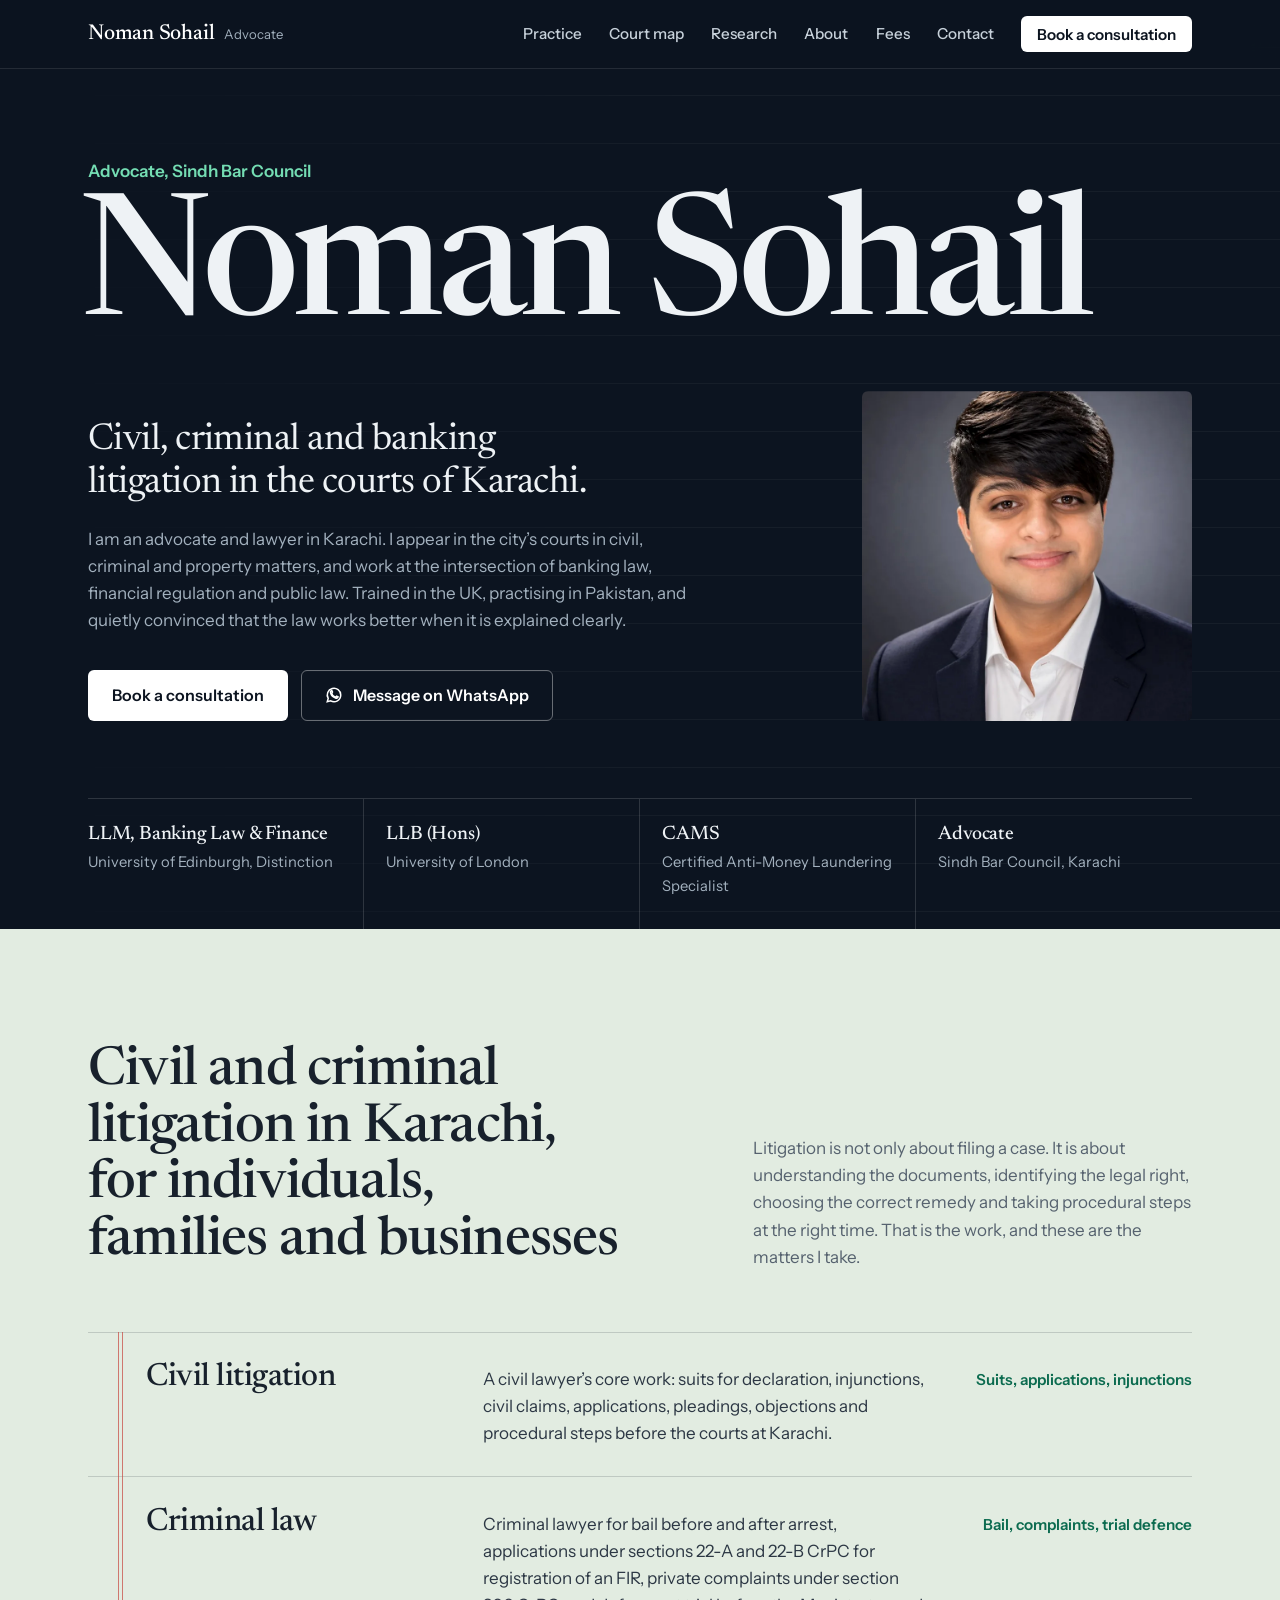
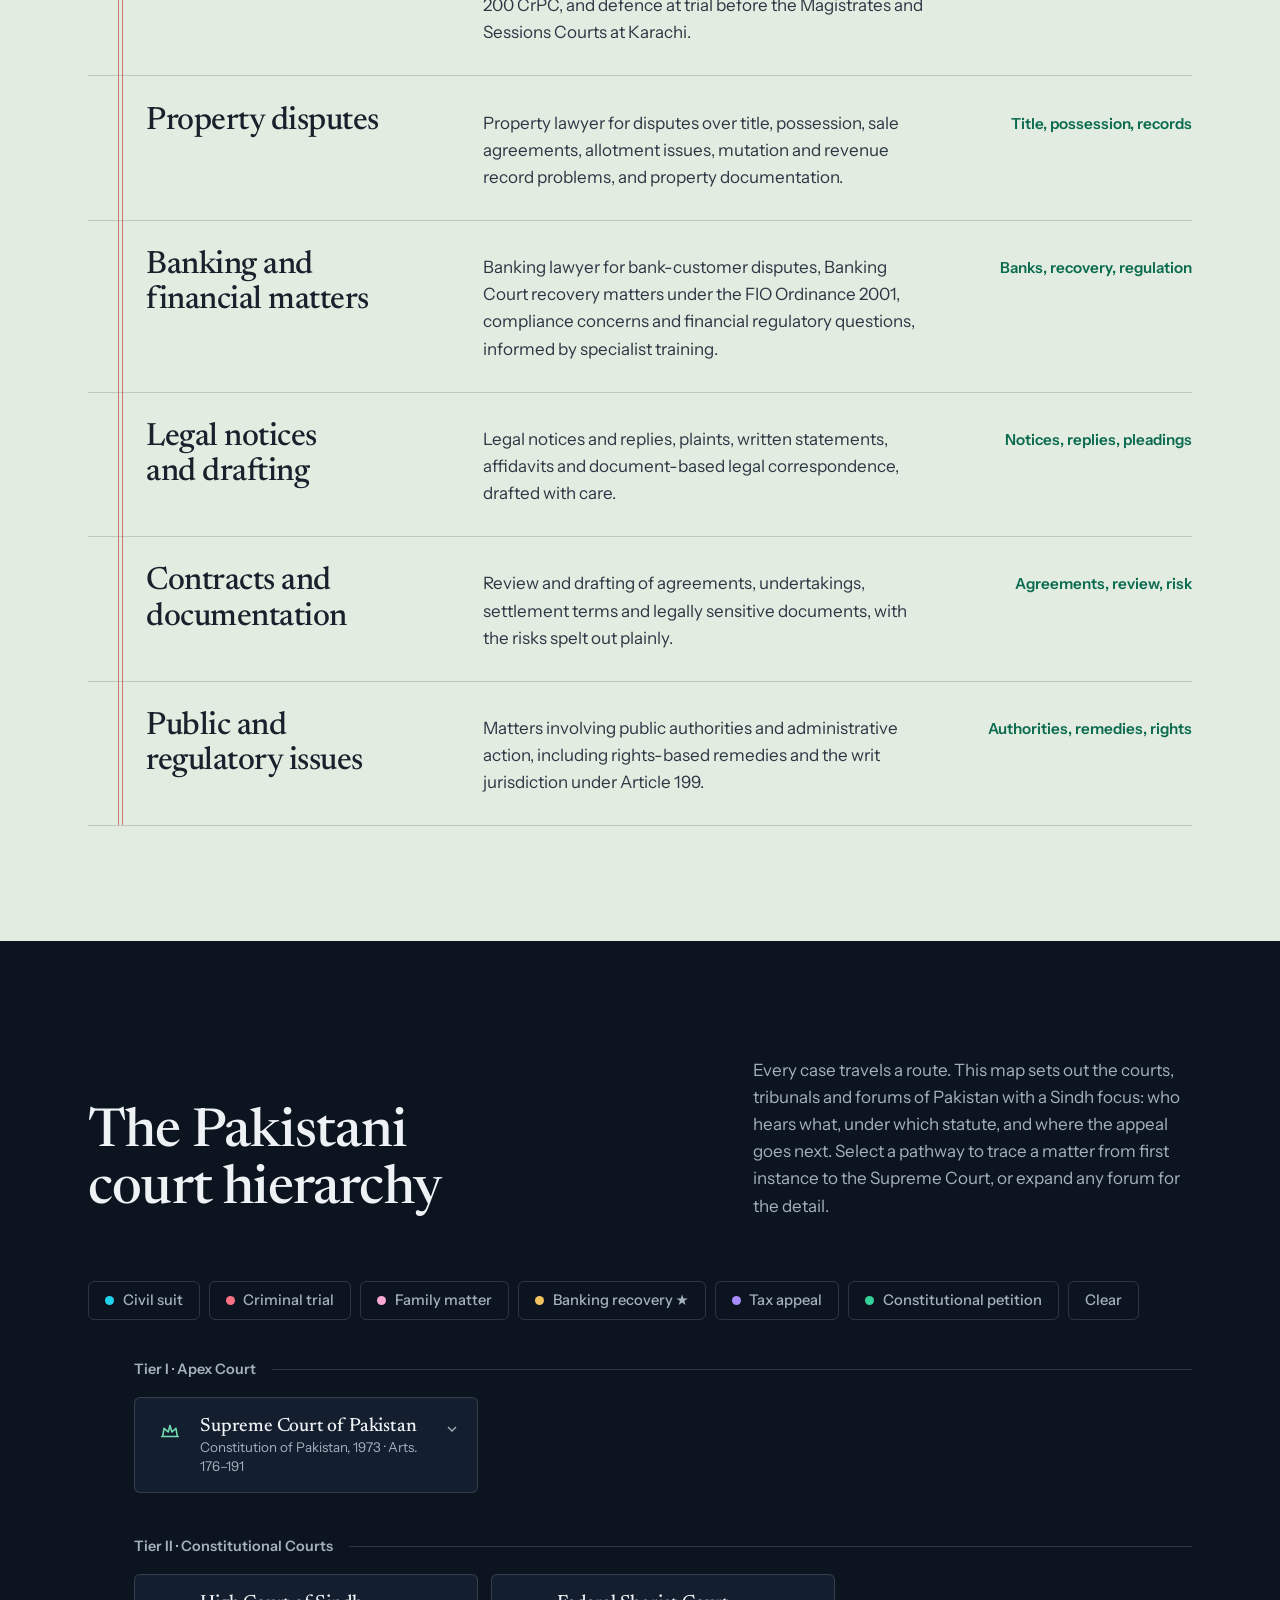
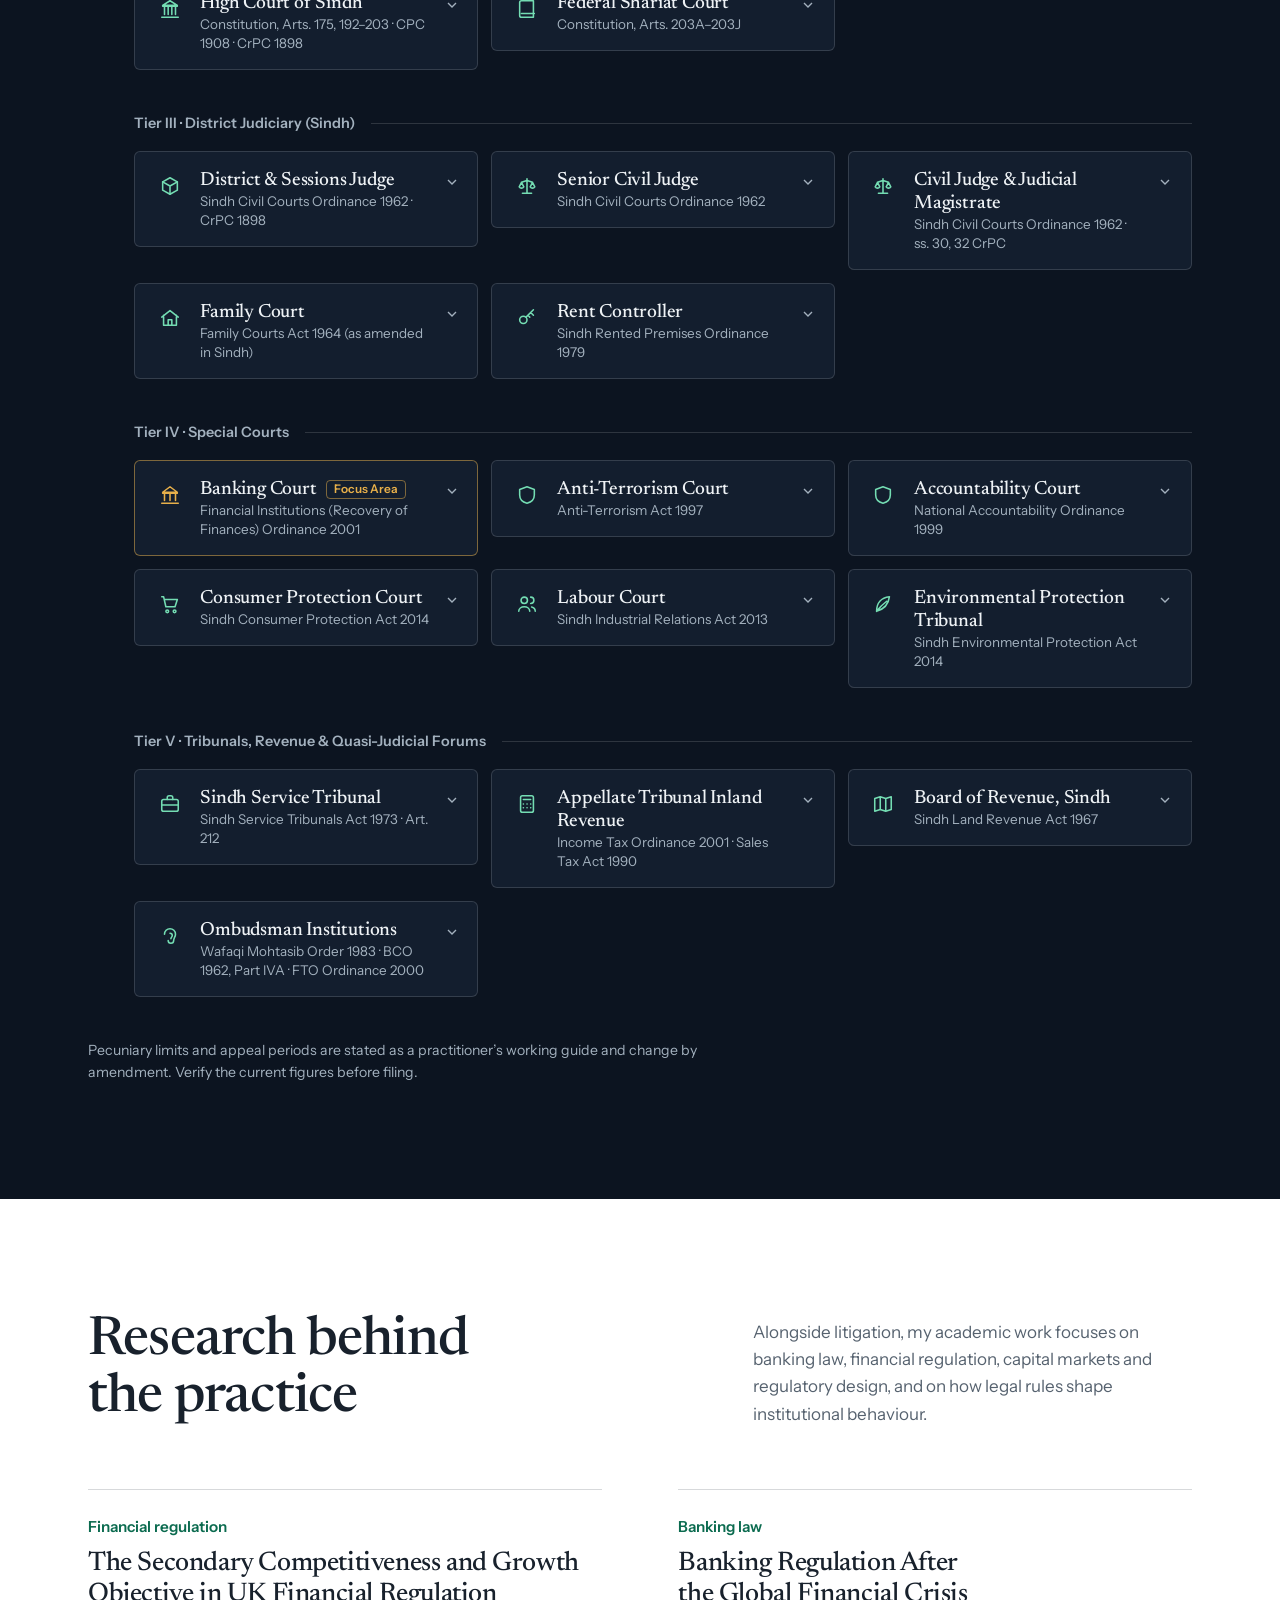
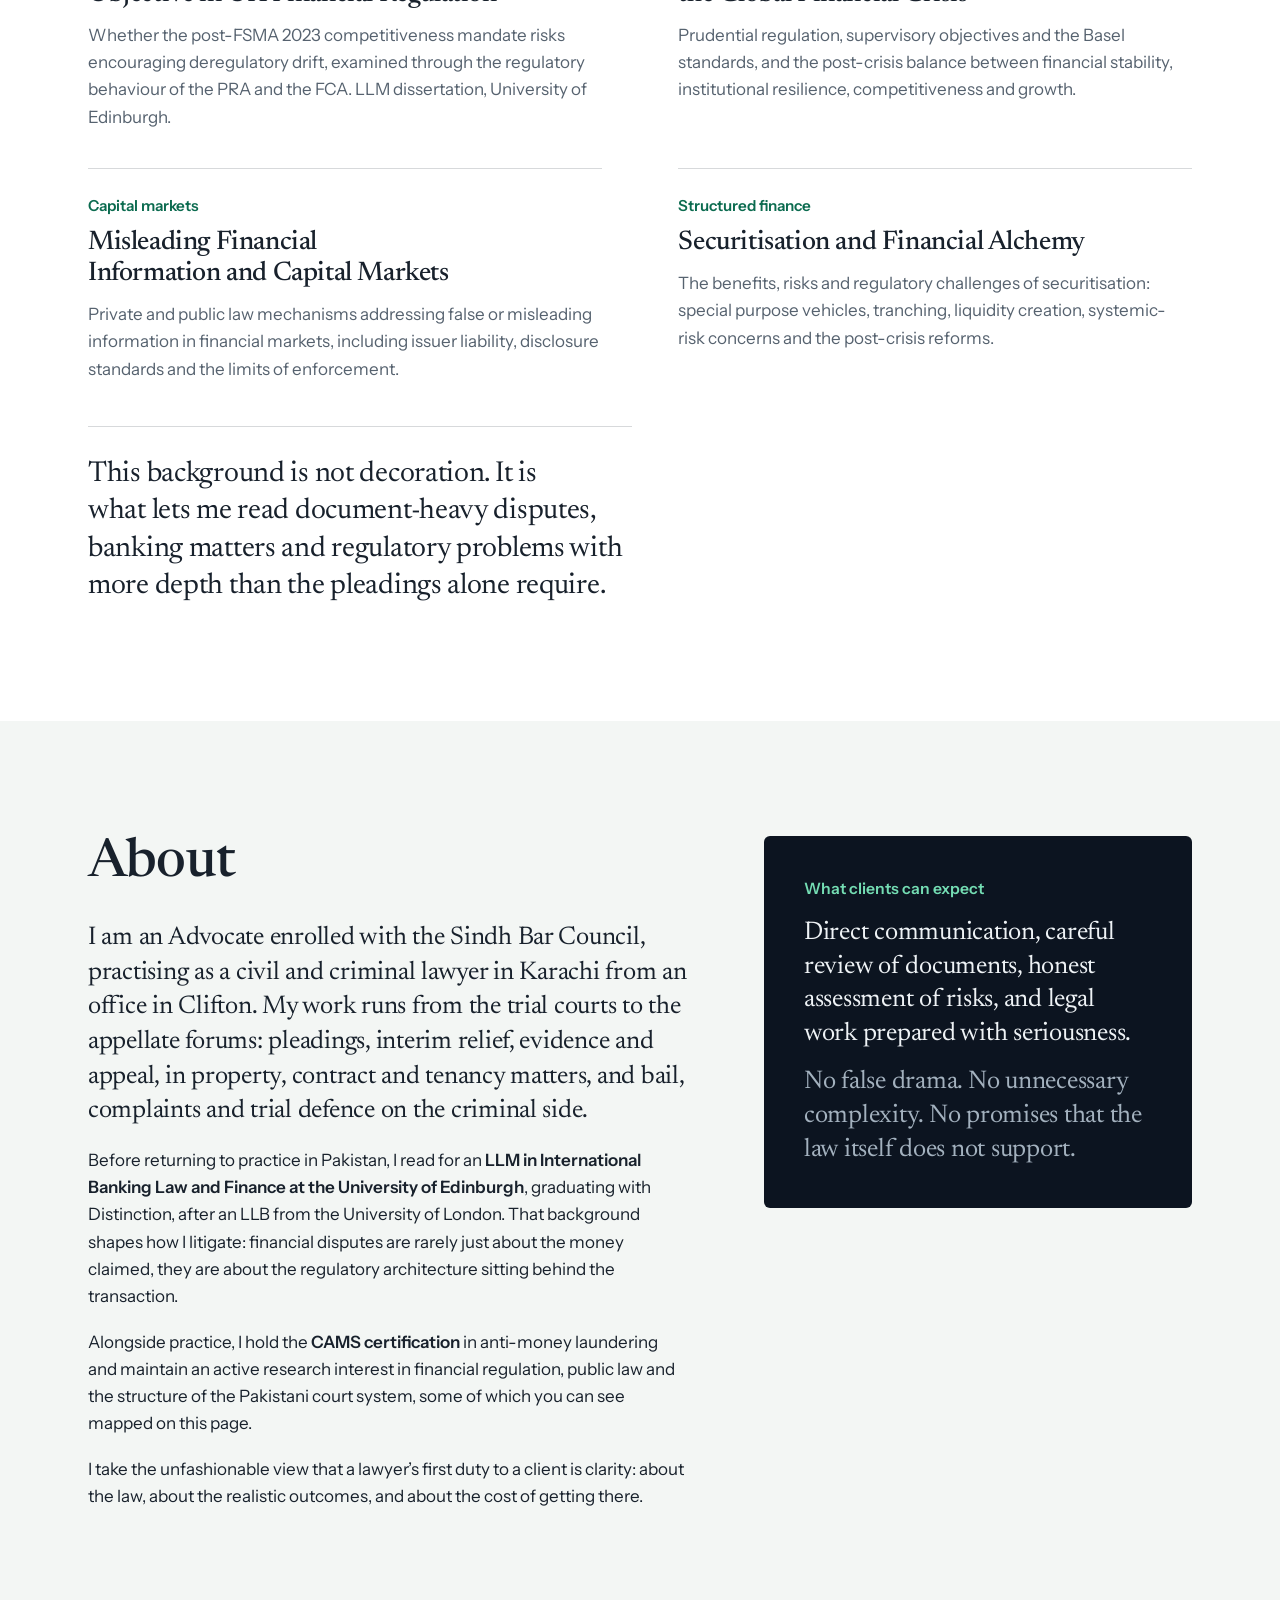
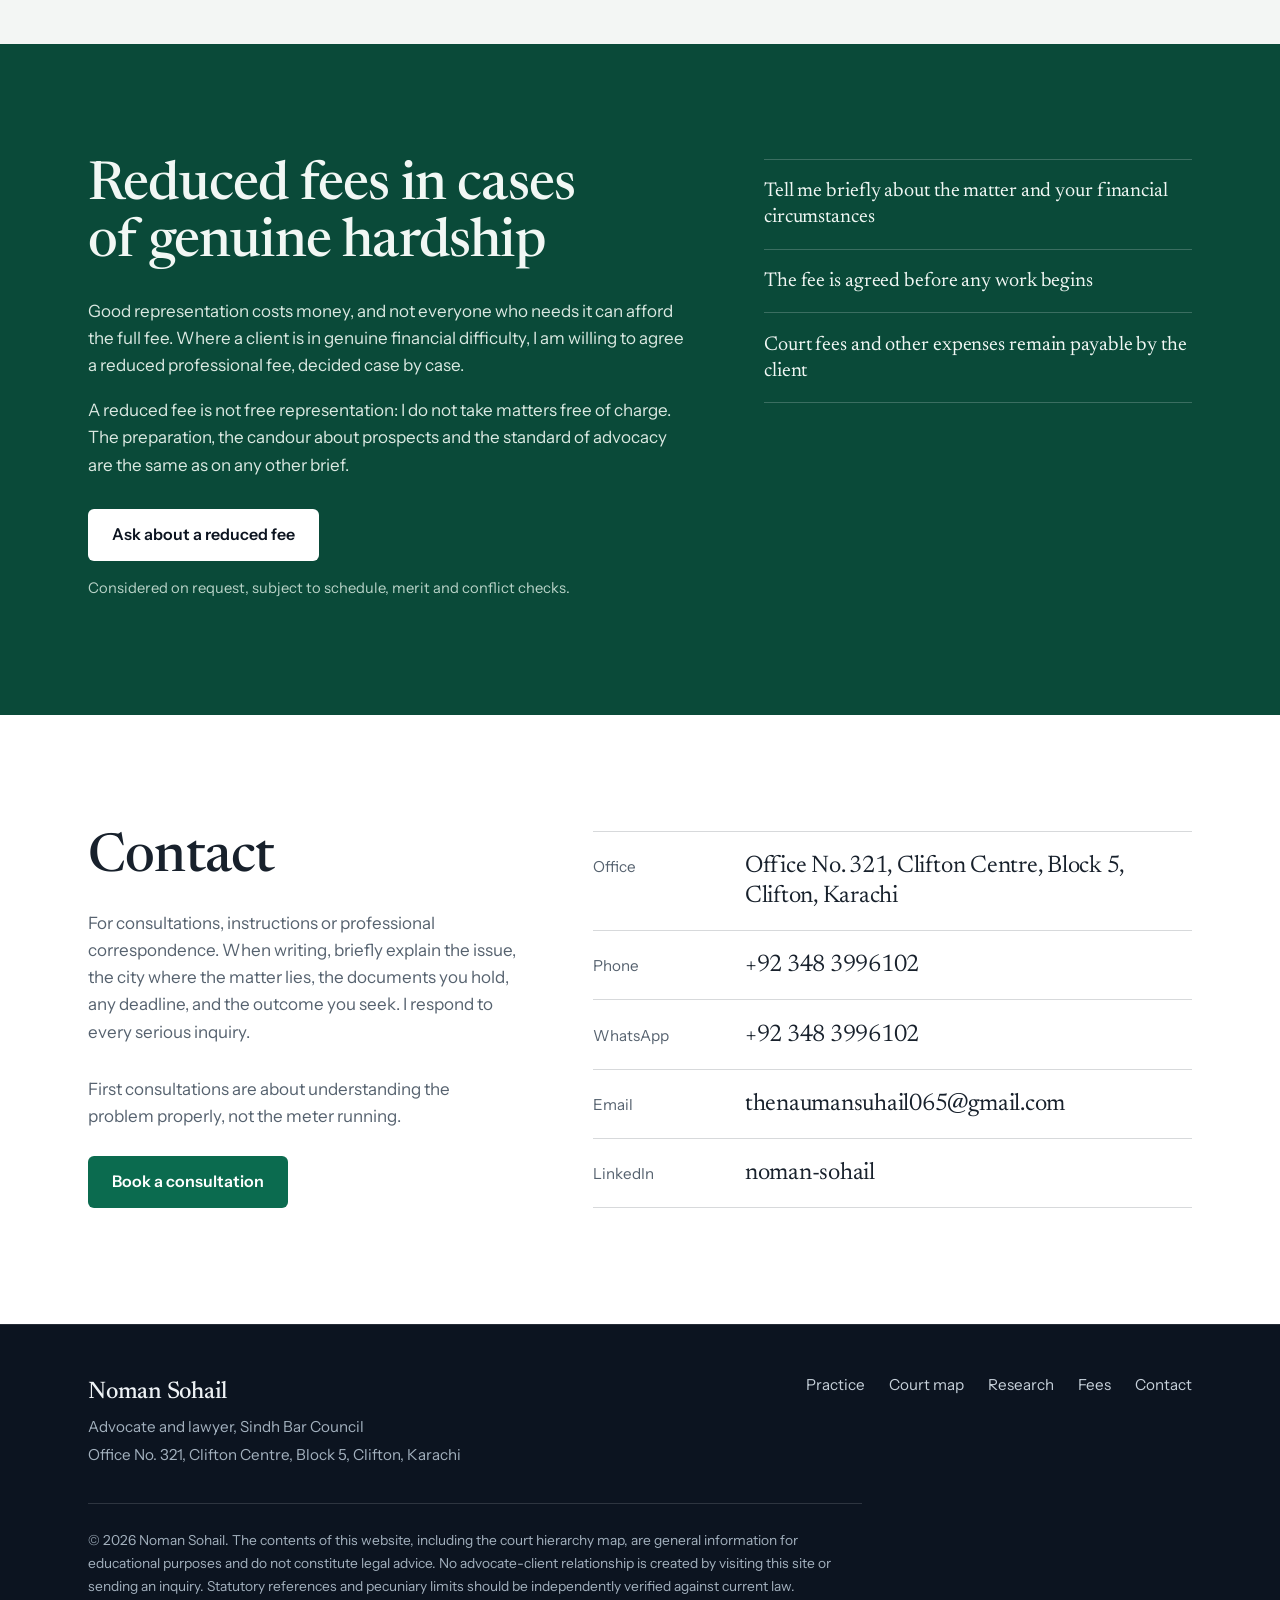
==== commit e6a56278: "Replace pro bono section with reduced fees in cases of hardship The pro bono section led visitors to" ====
--- a/index.html
+++ b/index.html
@@ -7,7 +7,7 @@
 <meta name="description" content="Noman Sohail is an Advocate and lawyer in Clifton, Karachi, enrolled with the Sindh Bar Council. Civil and criminal lawyer for suits, bail and trial defence, property disputes, banking court matters and legal notices.">
 <meta name="author" content="Noman Sohail">
 <meta name="robots" content="index, follow, max-snippet:-1, max-image-preview:large">
-<meta name="keywords" content="Noman Sohail, Lawyer in Karachi, Advocate in Karachi, Advocate Karachi, Lawyer Karachi, Civil Lawyer Karachi, Criminal Lawyer Karachi, bail lawyer Karachi, Property Lawyer Karachi, Banking Lawyer Karachi, banking court lawyer, legal notice Karachi, lawyer in Clifton Karachi, civil litigation Karachi, financial regulation, Sindh Bar Council, Pakistani court hierarchy, pro bono lawyer Karachi">
+<meta name="keywords" content="Noman Sohail, Lawyer in Karachi, Advocate in Karachi, Advocate Karachi, Lawyer Karachi, Civil Lawyer Karachi, Criminal Lawyer Karachi, bail lawyer Karachi, Property Lawyer Karachi, Banking Lawyer Karachi, banking court lawyer, legal notice Karachi, lawyer in Clifton Karachi, civil litigation Karachi, financial regulation, Sindh Bar Council, Pakistani court hierarchy">
 <link rel="canonical" href="https://nomansohail.org/">
 <meta property="og:type" content="website">
 <meta property="og:url" content="https://nomansohail.org/">
@@ -385,7 +385,7 @@
 .expect p+p{margin-top:.9rem;color:#a3b1be}
 @media(max-width:900px){.about-grid{grid-template-columns:1fr}.expect{position:static}}
 
-/* ============ PRO BONO ============ */
+/* ============ FEES ============ */
 .pb-grid{display:grid;grid-template-columns:minmax(0,7fr) minmax(0,5fr);gap:clamp(2rem,6vw,5.5rem);align-items:start}
 .pb-grid h2{margin-bottom:1.6rem}
 .pb-grid p{max-width:58ch;margin-bottom:1.1rem;color:#dbe9e2}
@@ -447,7 +447,7 @@
         <li><a href="#court-map">Court map</a></li>
         <li><a href="#research">Research</a></li>
         <li><a href="#about">About</a></li>
-        <li><a href="#pro-bono">Pro bono</a></li>
+        <li><a href="#fees">Fees</a></li>
         <li><a href="#contact">Contact</a></li>
         <li><a class="nav-cta" href="mailto:thenaumansuhail065@gmail.com?subject=Consultation%20Request&body=Assalam-o-Alaikum%20Mr.%20Sohail%2C%0A%0AI%20would%20like%20to%20book%20a%20consultation.%0A%0ANature%20of%20matter%3A%20%0ACity%2Flocation%20of%20the%20matter%3A%20%0ADocuments%20available%3A%20%0ADeadline%20(if%20any)%3A%20%0APreferred%20date%2Ftime%3A%20%0AContact%20number%3A%20">Book a consultation</a></li>
       </ul>
@@ -812,23 +812,22 @@
   </div>
 </section>
 
-<!-- ============ PRO BONO ============ -->
-<section id="pro-bono" class="band-green">
+<!-- ============ FEES ============ -->
+<section id="fees" class="band-green">
   <div class="wrap pb-grid">
     <div>
-      <h2>Pro bono representation</h2>
-      <p>The courts belong to everyone, but in practice they are easiest to reach for those who can pay. I set aside a portion of my practice for people who cannot. If you have a genuine legal grievance and no realistic means of engaging counsel, you are welcome to write to me.</p>
-      <p>Pro bono matters receive the same preparation, the same candour about prospects, and the same standard of advocacy as any paying brief. The only difference is the fee note.</p>
+      <h2>Reduced fees in cases of genuine hardship</h2>
+      <p>Good representation costs money, and not everyone who needs it can afford the full fee. Where a client is in genuine financial difficulty, I am willing to agree a reduced professional fee, decided case by case.</p>
+      <p>A reduced fee is not free representation: I do not take matters free of charge. The preparation, the candour about prospects and the standard of advocacy are the same as on any other brief.</p>
       <div class="pb-foot">
-        <a class="btn btn-light" href="mailto:thenaumansuhail065@gmail.com?subject=Pro%20Bono%20Inquiry&body=Assalam-o-Alaikum%20Mr.%20Sohail%2C%0A%0AI%20am%20writing%20regarding%20a%20pro%20bono%20matter.%0A%0ABrief%20facts%3A%20%0AForum%20(if%20any%20case%20is%20pending)%3A%20%0AContact%20number%3A%20">Write about a pro bono matter</a>
-        <span class="pb-caveat">Subject to schedule, merit and conflict checks.</span>
+        <a class="btn btn-light" href="mailto:thenaumansuhail065@gmail.com?subject=Reduced%20Fee%20Inquiry&body=Assalam-o-Alaikum%20Mr.%20Sohail%2C%0A%0AI%20would%20like%20to%20ask%20about%20a%20reduced%20professional%20fee.%0A%0ABrief%20facts%3A%20%0AForum%20%28if%20any%20case%20is%20pending%29%3A%20%0AMy%20financial%20circumstances%3A%20%0AContact%20number%3A%20">Ask about a reduced fee</a>
+        <span class="pb-caveat">Considered on request, subject to schedule, merit and conflict checks.</span>
       </div>
     </div>
     <ul class="pb-list">
-      <li>Persons with disabilities facing barriers in courts and public institutions</li>
-      <li>Widows, the elderly and others at risk of losing homes or property</li>
-      <li>Low-income tenants and workers in genuine need of representation</li>
-      <li>Matters raising access-to-justice or public-interest questions</li>
+      <li>Tell me briefly about the matter and your financial circumstances</li>
+      <li>The fee is agreed before any work begins</li>
+      <li>Court fees and other expenses remain payable by the client</li>
     </ul>
   </div>
 </section>
@@ -881,7 +880,7 @@
         <a href="#services">Practice</a>
         <a href="#court-map">Court map</a>
         <a href="#research">Research</a>
-        <a href="#pro-bono">Pro bono</a>
+        <a href="#fees">Fees</a>
         <a href="#contact">Contact</a>
       </nav>
     </div>
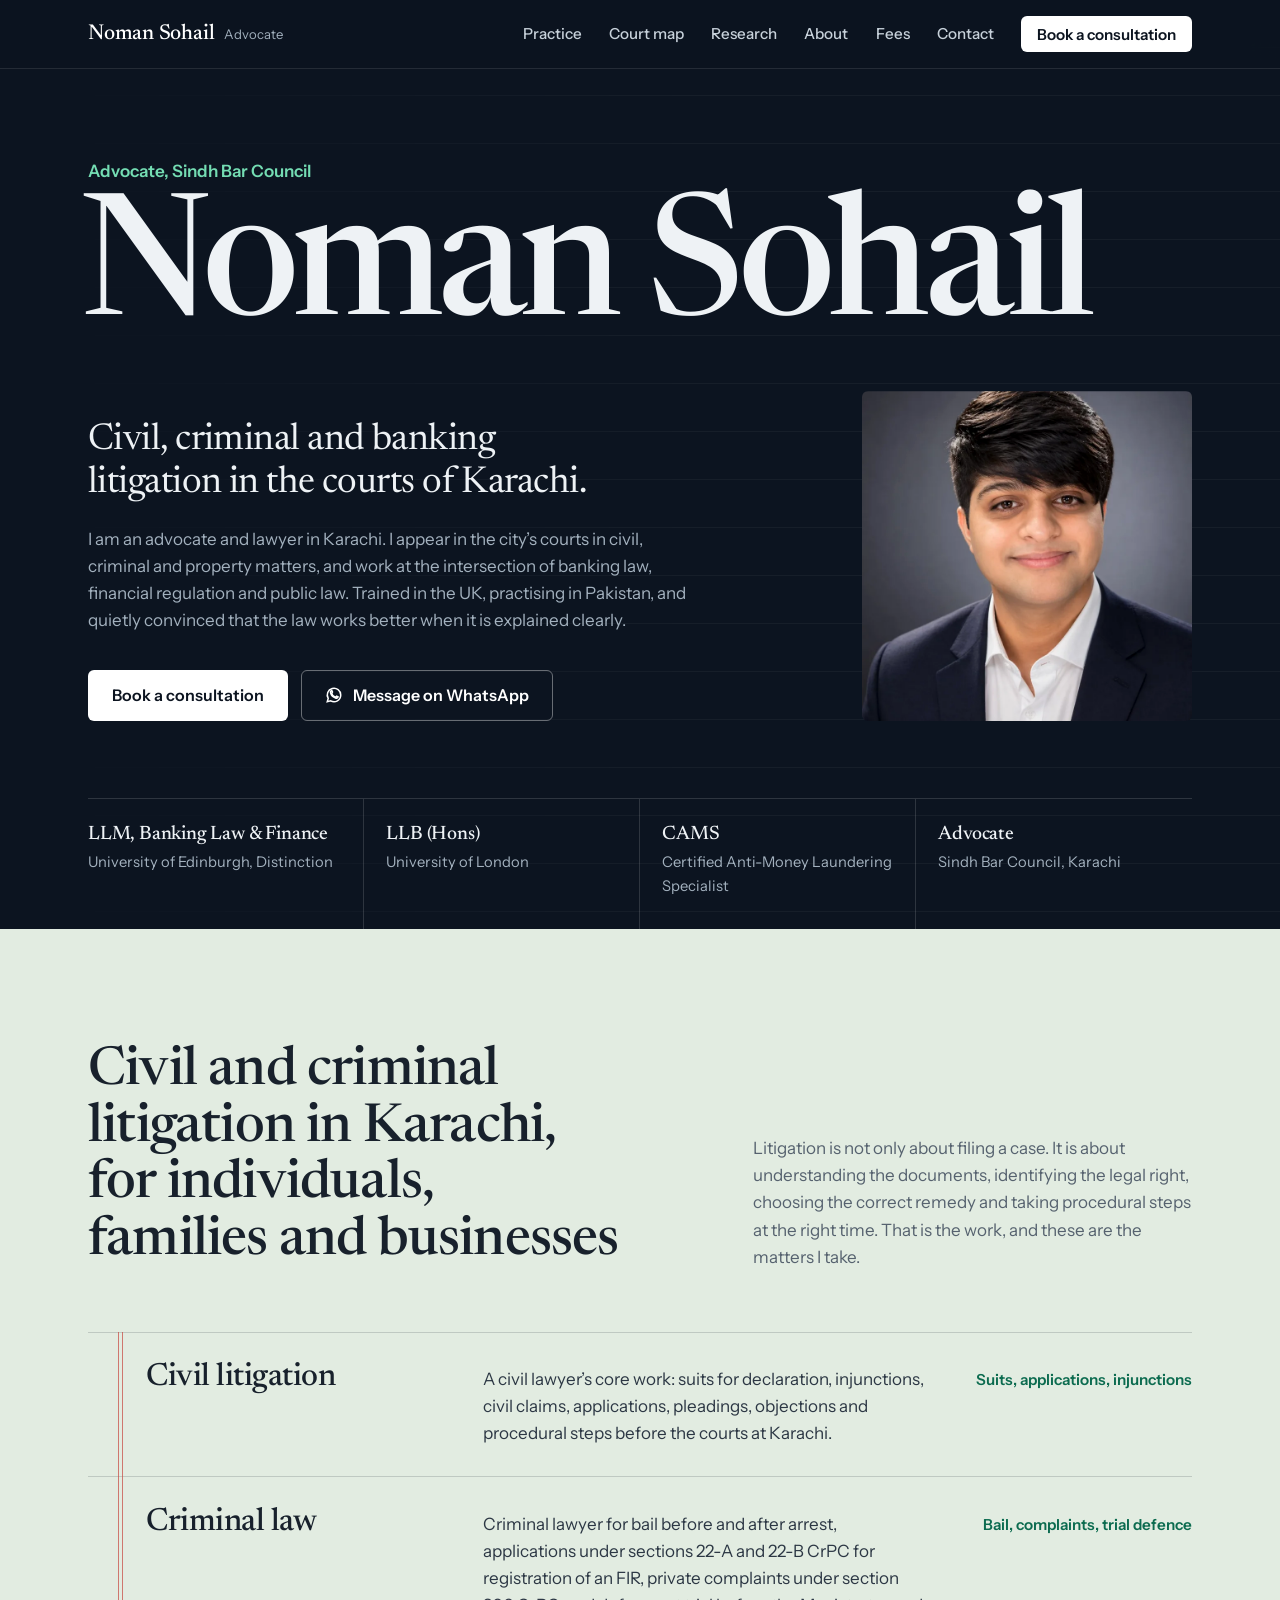
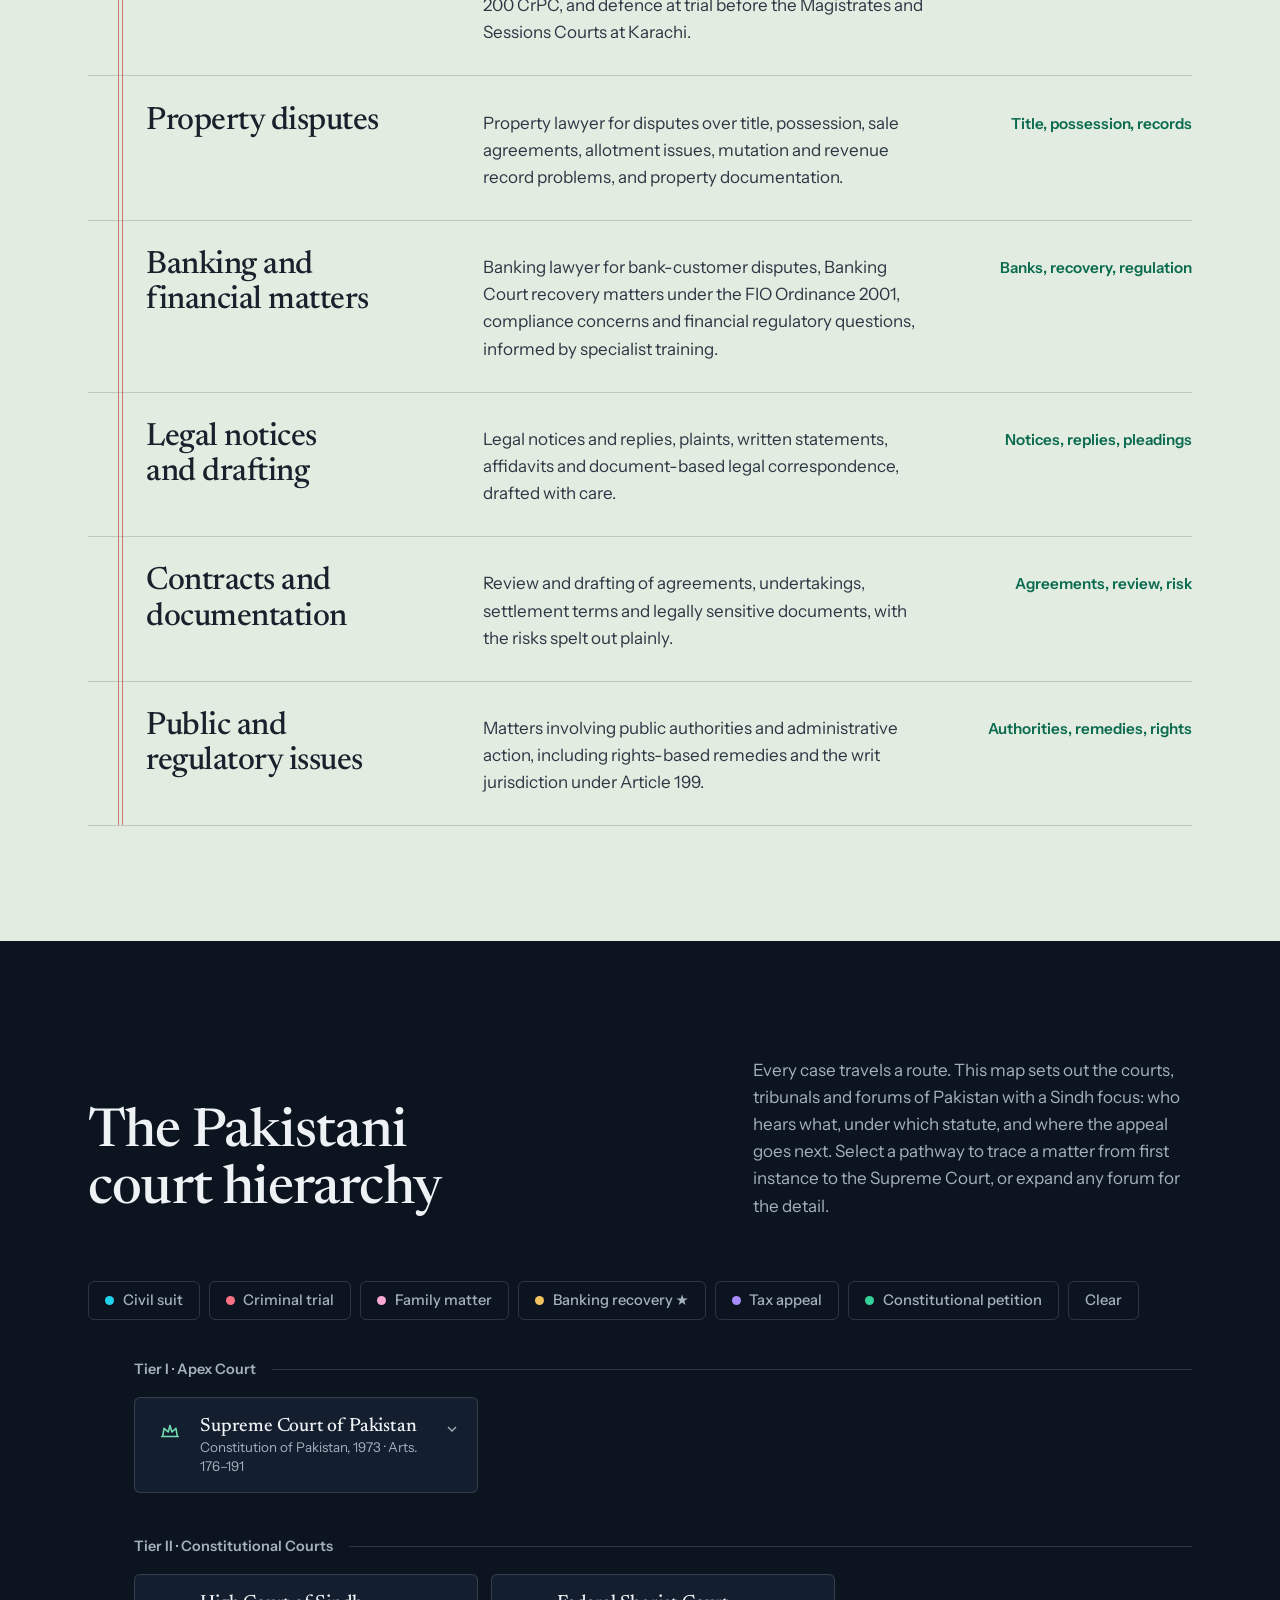
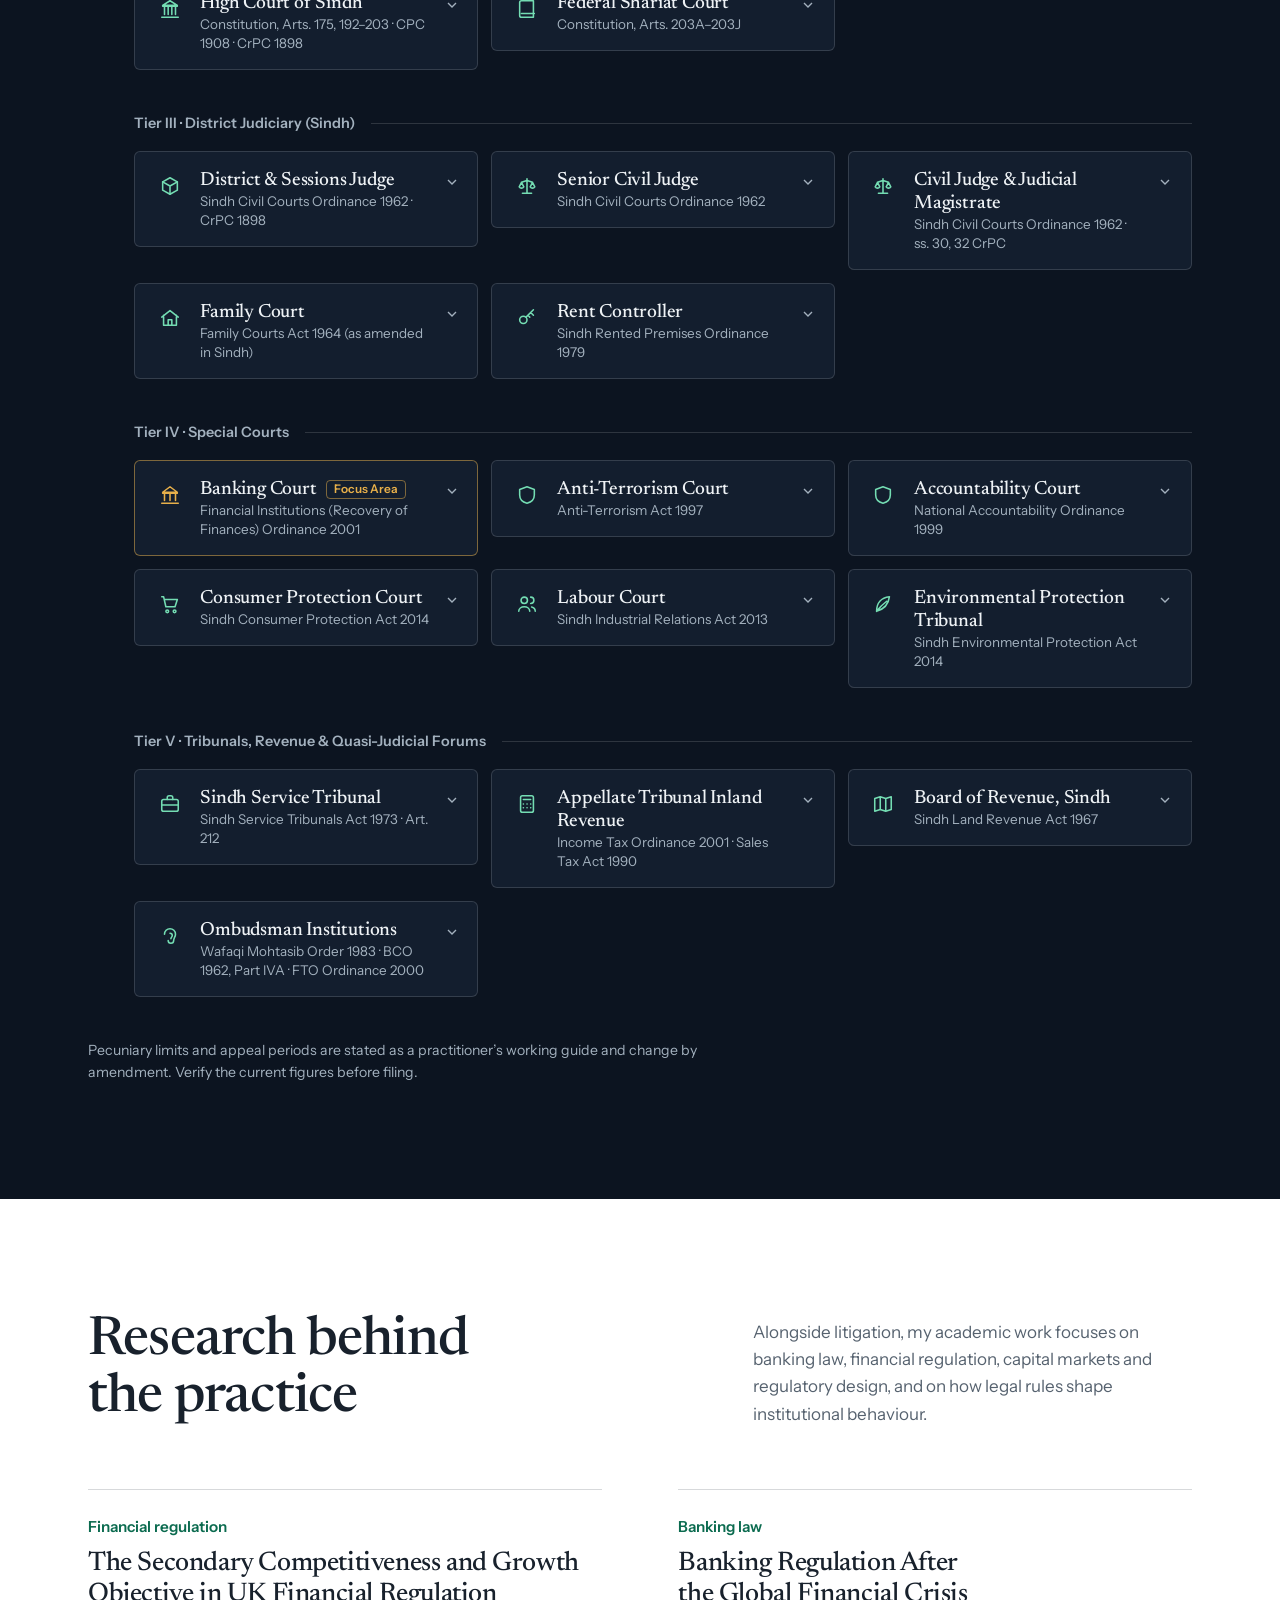
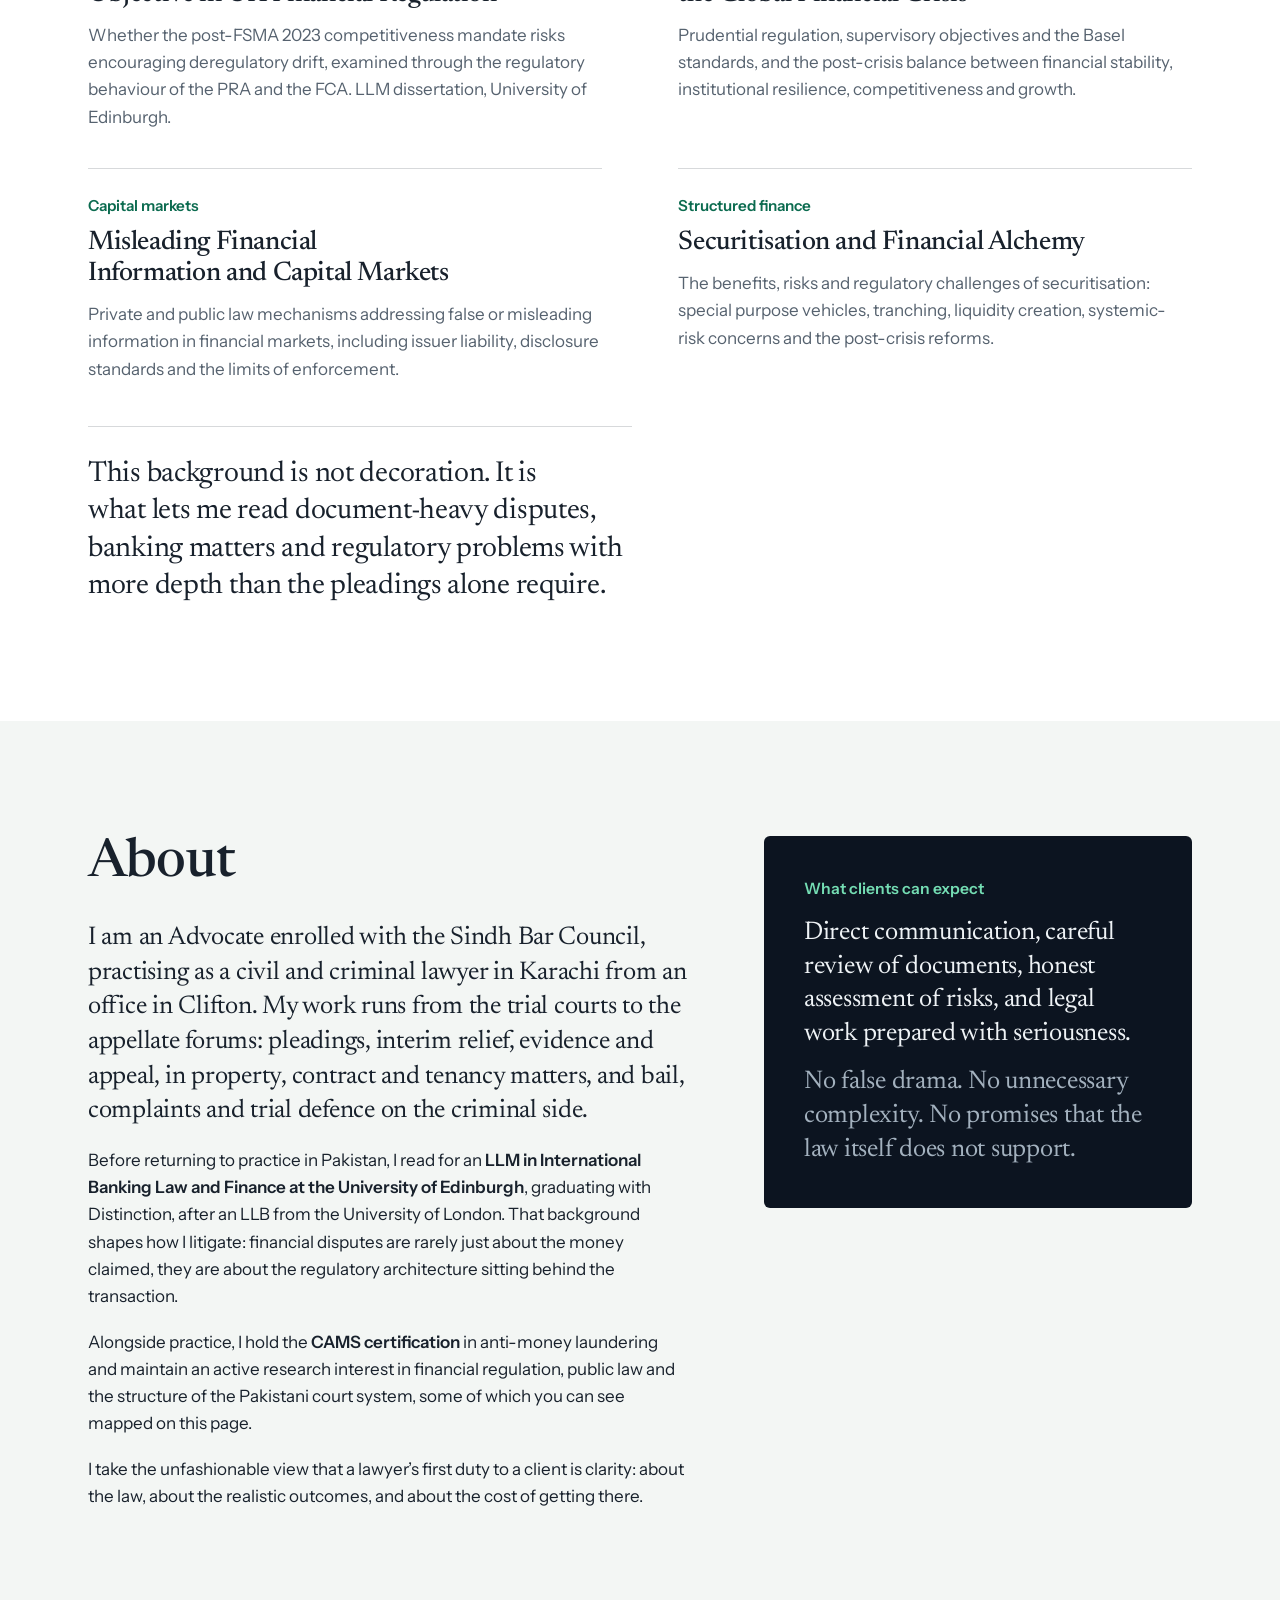
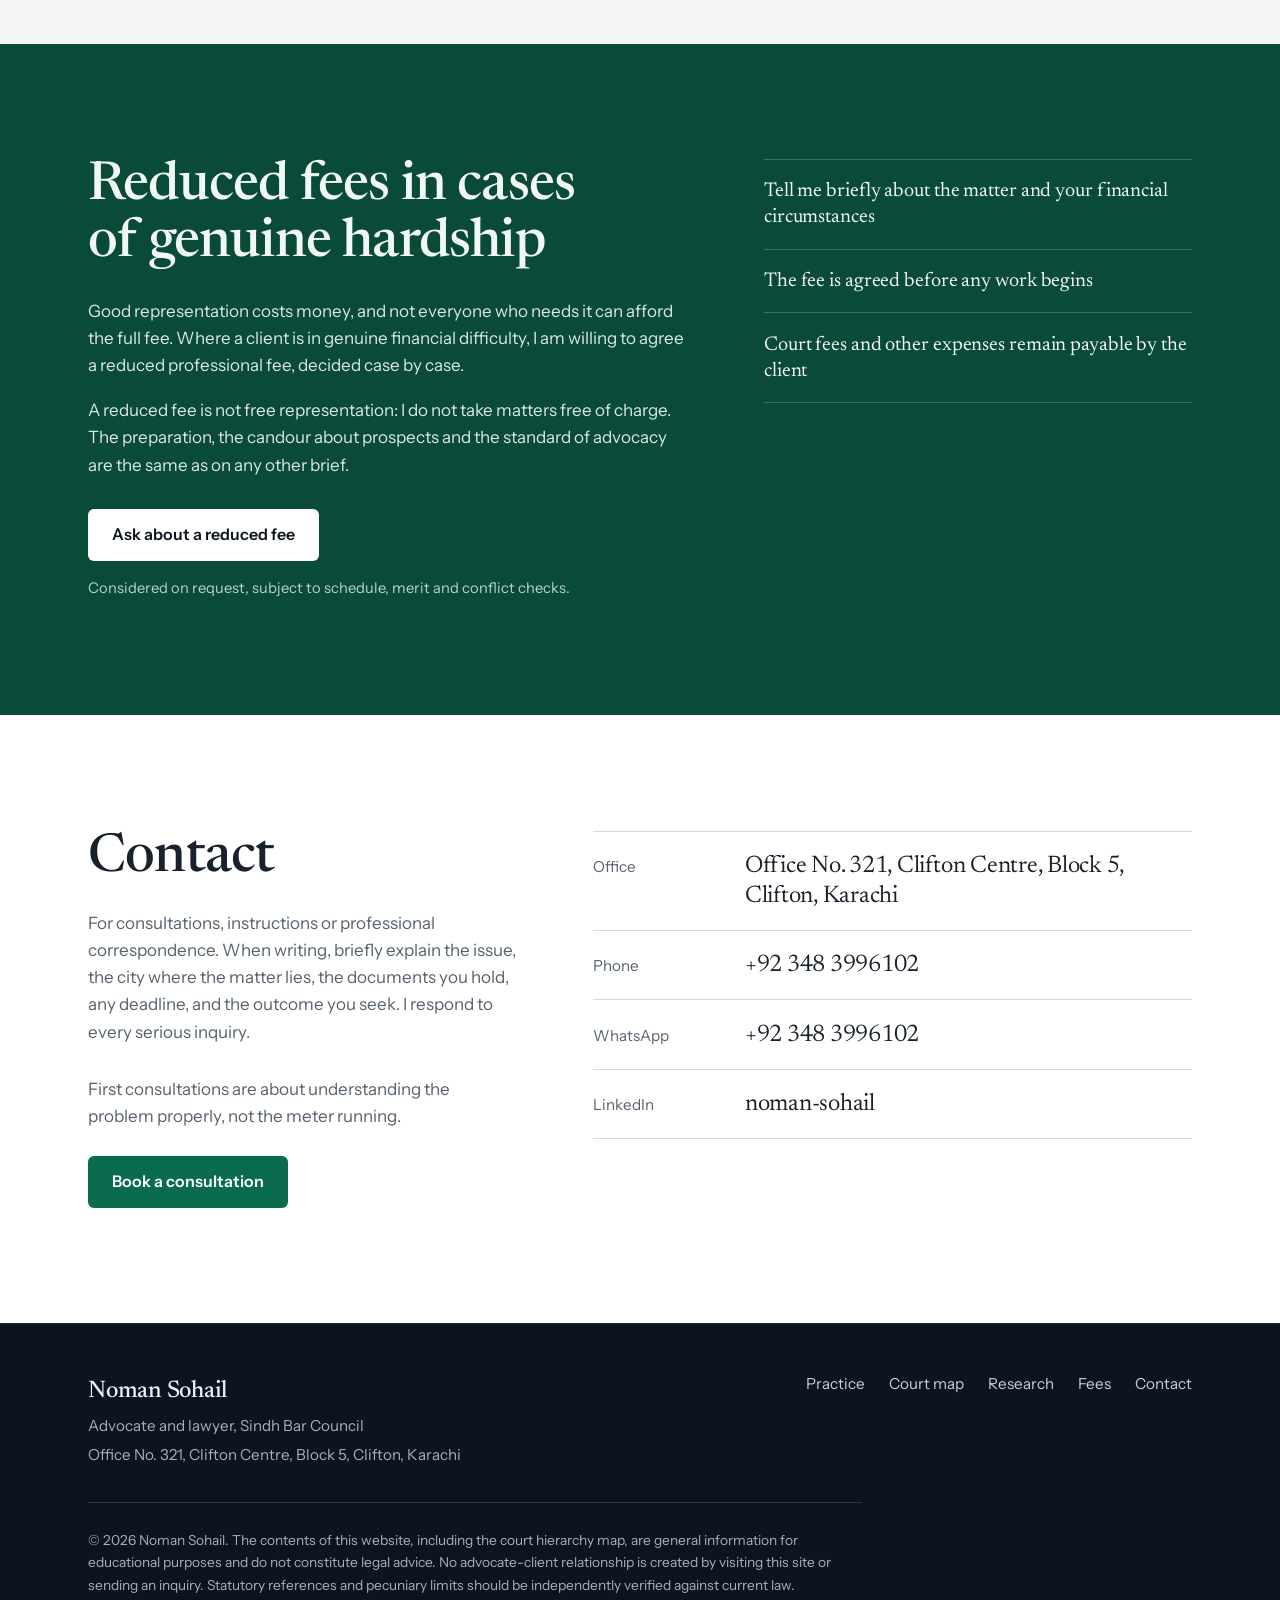
==== commit 1c427904: "Remove personal email from site; route booking buttons to WhatsApp Co-Authored-By: Claude Opus 5.5 <" ====
--- a/index.html
+++ b/index.html
@@ -49,7 +49,6 @@
         "name": "Sindh Bar Council"
       },
       "telephone": "+923483996102",
-      "email": "thenaumansuhail065@gmail.com",
       "sameAs": [
         "https://www.linkedin.com/in/noman-sohail-52742b200/"
       ],
@@ -118,7 +117,6 @@
       "image": "https://nomansohail.org/1776953978502.png",
       "description": "Advocate and lawyer in Clifton, Karachi. Civil and criminal litigation and legal support for individuals, families and businesses: civil suits, bail and criminal trial defence, property disputes, banking court matters, legal notices, contracts and public law remedies.",
       "telephone": "+923483996102",
-      "email": "thenaumansuhail065@gmail.com",
       "address": {
         "@type": "PostalAddress",
         "streetAddress": "Office No. 321, Clifton Centre, Block 5, Clifton",
@@ -152,7 +150,6 @@
         "@type": "ContactPoint",
         "contactType": "consultations",
         "telephone": "+923483996102",
-        "email": "thenaumansuhail065@gmail.com",
         "areaServed": "PK"
       },
       "sameAs": [
@@ -423,7 +420,7 @@
 /* ============ QUICK CONTACT BAR (phones) ============ */
 .quickbar{display:none}
 @media(max-width:720px){
-  .quickbar{display:grid;grid-template-columns:repeat(3,1fr);position:fixed;left:0;right:0;bottom:0;z-index:55;background:var(--ink);border-top:1px solid rgba(255,255,255,.16);padding-bottom:env(safe-area-inset-bottom);--focus:var(--mint)}
+  .quickbar{display:grid;grid-template-columns:repeat(2,1fr);position:fixed;left:0;right:0;bottom:0;z-index:55;background:var(--ink);border-top:1px solid rgba(255,255,255,.16);padding-bottom:env(safe-area-inset-bottom);--focus:var(--mint)}
   .quickbar a{display:flex;align-items:center;justify-content:center;gap:.5rem;padding:.95rem .4rem;color:#fff;font-weight:600;font-size:.98rem;border-right:1px solid rgba(255,255,255,.12)}
   .quickbar a:last-child{border-right:0}
   .quickbar a.wa{background:var(--green);border-right-color:transparent}
@@ -449,7 +446,7 @@
         <li><a href="#about">About</a></li>
         <li><a href="#fees">Fees</a></li>
         <li><a href="#contact">Contact</a></li>
-        <li><a class="nav-cta" href="mailto:thenaumansuhail065@gmail.com?subject=Consultation%20Request&body=Assalam-o-Alaikum%20Mr.%20Sohail%2C%0A%0AI%20would%20like%20to%20book%20a%20consultation.%0A%0ANature%20of%20matter%3A%20%0ACity%2Flocation%20of%20the%20matter%3A%20%0ADocuments%20available%3A%20%0ADeadline%20(if%20any)%3A%20%0APreferred%20date%2Ftime%3A%20%0AContact%20number%3A%20">Book a consultation</a></li>
+        <li><a class="nav-cta" href="https://wa.me/923483996102?text=Assalam-o-Alaikum%20Mr.%20Sohail%2C%0A%0AI%20would%20like%20to%20book%20a%20consultation.%0A%0ANature%20of%20matter%3A%20%0ACity%2Flocation%20of%20the%20matter%3A%20%0ADocuments%20available%3A%20%0ADeadline%20(if%20any)%3A%20%0APreferred%20date%2Ftime%3A%20%0AContact%20number%3A%20" target="_blank" rel="noopener">Book a consultation</a></li>
       </ul>
     </nav>
     <button class="nav-burger" id="navBurger" aria-label="Toggle menu" aria-expanded="false" aria-controls="navLinks">
@@ -471,7 +468,7 @@
       <p class="hero-statement">Civil, criminal and banking litigation in the courts of Karachi.</p>
       <p class="hero-sub">I am an advocate and lawyer in Karachi. I appear in the city&#8217;s courts in civil, criminal and property matters, and work at the intersection of banking law, financial regulation and public law. Trained in the UK, practising in Pakistan, and quietly convinced that the law works better when it is explained clearly.</p>
       <div class="hero-ctas">
-        <a class="btn btn-light" href="mailto:thenaumansuhail065@gmail.com?subject=Consultation%20Request&body=Assalam-o-Alaikum%20Mr.%20Sohail%2C%0A%0AI%20would%20like%20to%20book%20a%20consultation.%0A%0ANature%20of%20matter%3A%20%0ACity%2Flocation%20of%20the%20matter%3A%20%0ADocuments%20available%3A%20%0ADeadline%20(if%20any)%3A%20%0APreferred%20date%2Ftime%3A%20%0AContact%20number%3A%20">Book a consultation</a>
+        <a class="btn btn-light" href="https://wa.me/923483996102?text=Assalam-o-Alaikum%20Mr.%20Sohail%2C%0A%0AI%20would%20like%20to%20book%20a%20consultation.%0A%0ANature%20of%20matter%3A%20%0ACity%2Flocation%20of%20the%20matter%3A%20%0ADocuments%20available%3A%20%0ADeadline%20(if%20any)%3A%20%0APreferred%20date%2Ftime%3A%20%0AContact%20number%3A%20" target="_blank" rel="noopener">Book a consultation</a>
         <a class="btn btn-line" href="https://wa.me/923483996102" target="_blank" rel="noopener">
           <svg viewBox="0 0 24 24" fill="none" stroke="currentColor" stroke-width="2" aria-hidden="true"><path d="M21 12a9 9 0 01-13.4 7.8L3 21l1.3-4.4A9 9 0 1121 12z"/><path d="M9 10c.5 2.5 2.5 4.5 5 5l1.5-1.5 2 1c-.5 1.5-2 2-3.5 1.5-3-.9-5.6-3.5-6.5-6.5C7 8 7.5 6.5 9 6l1 2L9 10z"/></svg>
           Message on WhatsApp
@@ -820,7 +817,7 @@
       <p>Good representation costs money, and not everyone who needs it can afford the full fee. Where a client is in genuine financial difficulty, I am willing to agree a reduced professional fee, decided case by case.</p>
       <p>A reduced fee is not free representation: I do not take matters free of charge. The preparation, the candour about prospects and the standard of advocacy are the same as on any other brief.</p>
       <div class="pb-foot">
-        <a class="btn btn-light" href="mailto:thenaumansuhail065@gmail.com?subject=Reduced%20Fee%20Inquiry&body=Assalam-o-Alaikum%20Mr.%20Sohail%2C%0A%0AI%20would%20like%20to%20ask%20about%20a%20reduced%20professional%20fee.%0A%0ABrief%20facts%3A%20%0AForum%20%28if%20any%20case%20is%20pending%29%3A%20%0AMy%20financial%20circumstances%3A%20%0AContact%20number%3A%20">Ask about a reduced fee</a>
+        <a class="btn btn-light" href="https://wa.me/923483996102?text=Assalam-o-Alaikum%20Mr.%20Sohail%2C%0A%0AI%20would%20like%20to%20ask%20about%20a%20reduced%20professional%20fee.%0A%0ABrief%20facts%3A%20%0AForum%20%28if%20any%20case%20is%20pending%29%3A%20%0AMy%20financial%20circumstances%3A%20%0AContact%20number%3A%20" target="_blank" rel="noopener">Ask about a reduced fee</a>
         <span class="pb-caveat">Considered on request, subject to schedule, merit and conflict checks.</span>
       </div>
     </div>
@@ -839,7 +836,7 @@
       <h2>Contact</h2>
       <p class="sec-lead">For consultations, instructions or professional correspondence. When writing, briefly explain the issue, the city where the matter lies, the documents you hold, any deadline, and the outcome you seek. I respond to every serious inquiry.</p>
       <p class="consult-note">First consultations are about understanding the problem properly, not the meter running.</p>
-      <a class="btn btn-green" href="mailto:thenaumansuhail065@gmail.com?subject=Consultation%20Request&body=Assalam-o-Alaikum%20Mr.%20Sohail%2C%0A%0AI%20would%20like%20to%20book%20a%20consultation.%0A%0ANature%20of%20matter%3A%20%0ACity%2Flocation%20of%20the%20matter%3A%20%0ADocuments%20available%3A%20%0ADeadline%20(if%20any)%3A%20%0APreferred%20date%2Ftime%3A%20%0AContact%20number%3A%20">Book a consultation</a>
+      <a class="btn btn-green" href="https://wa.me/923483996102?text=Assalam-o-Alaikum%20Mr.%20Sohail%2C%0A%0AI%20would%20like%20to%20book%20a%20consultation.%0A%0ANature%20of%20matter%3A%20%0ACity%2Flocation%20of%20the%20matter%3A%20%0ADocuments%20available%3A%20%0ADeadline%20(if%20any)%3A%20%0APreferred%20date%2Ftime%3A%20%0AContact%20number%3A%20" target="_blank" rel="noopener">Book a consultation</a>
     </div>
     <dl class="contact-list">
       <div>
@@ -853,10 +850,6 @@
       <div>
         <dt>WhatsApp</dt>
         <dd><a href="https://wa.me/923483996102" target="_blank" rel="noopener">+92 348 3996102</a></dd>
-      </div>
-      <div>
-        <dt>Email</dt>
-        <dd><a href="mailto:thenaumansuhail065@gmail.com">thenaumansuhail065@gmail.com</a></dd>
       </div>
       <div>
         <dt>LinkedIn</dt>
@@ -891,7 +884,6 @@
 <nav class="quickbar" aria-label="Quick contact">
   <a href="tel:+923483996102"><svg viewBox="0 0 24 24" fill="none" stroke="currentColor" stroke-width="2" aria-hidden="true"><path d="M5 4h4l2 5-2.5 1.5a11 11 0 005 5L15 13l5 2v4a2 2 0 01-2 2A16 16 0 013 6a2 2 0 012-2z"/></svg>Call</a>
   <a class="wa" href="https://wa.me/923483996102" target="_blank" rel="noopener"><svg viewBox="0 0 24 24" fill="none" stroke="currentColor" stroke-width="2" aria-hidden="true"><path d="M21 12a9 9 0 01-13.4 7.8L3 21l1.3-4.4A9 9 0 1121 12z"/></svg>WhatsApp</a>
-  <a href="mailto:thenaumansuhail065@gmail.com?subject=Consultation%20Request&body=Assalam-o-Alaikum%20Mr.%20Sohail%2C%0A%0AI%20would%20like%20to%20book%20a%20consultation.%0A%0ANature%20of%20matter%3A%20%0ACity%2Flocation%20of%20the%20matter%3A%20%0ADocuments%20available%3A%20%0ADeadline%20(if%20any)%3A%20%0APreferred%20date%2Ftime%3A%20%0AContact%20number%3A%20"><svg viewBox="0 0 24 24" fill="none" stroke="currentColor" stroke-width="2" aria-hidden="true"><path d="M4 6h16v12H4z"/><path d="M4 7l8 6 8-6"/></svg>Email</a>
 </nav>
 
 <script>
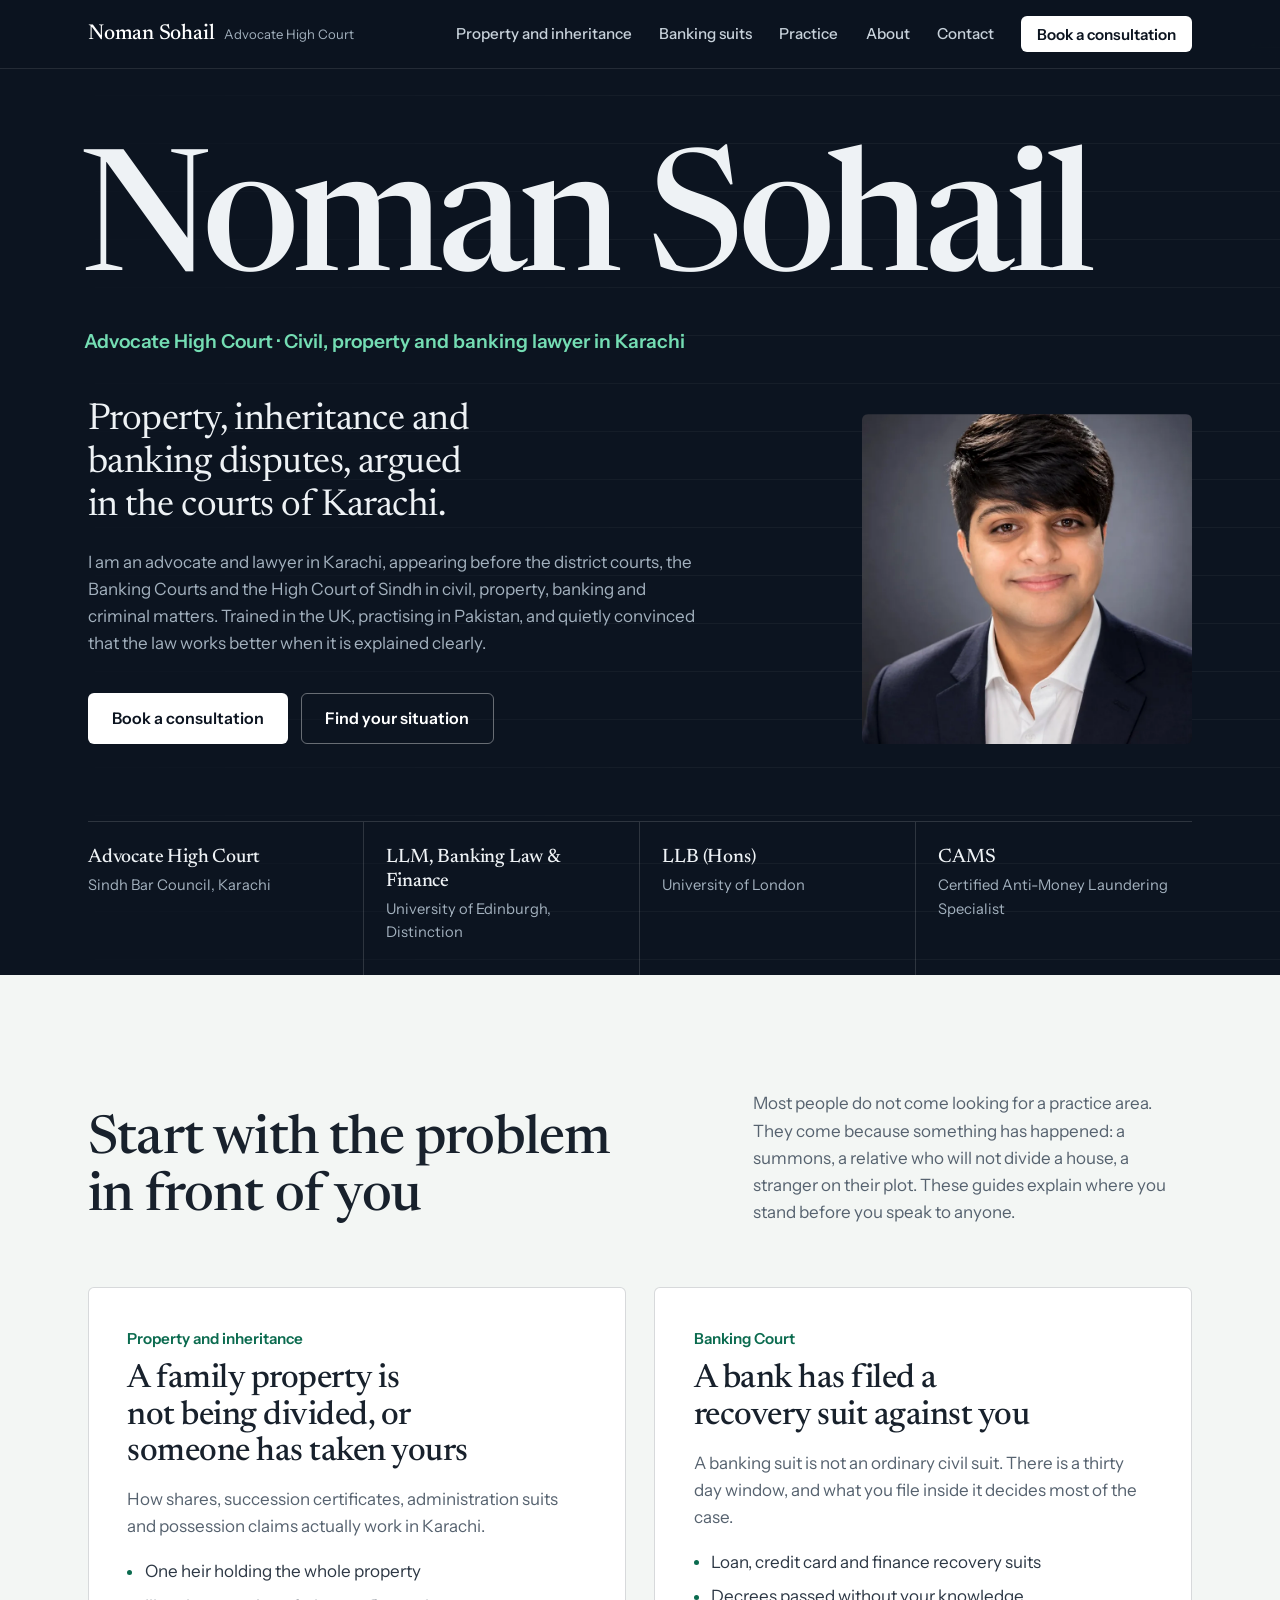
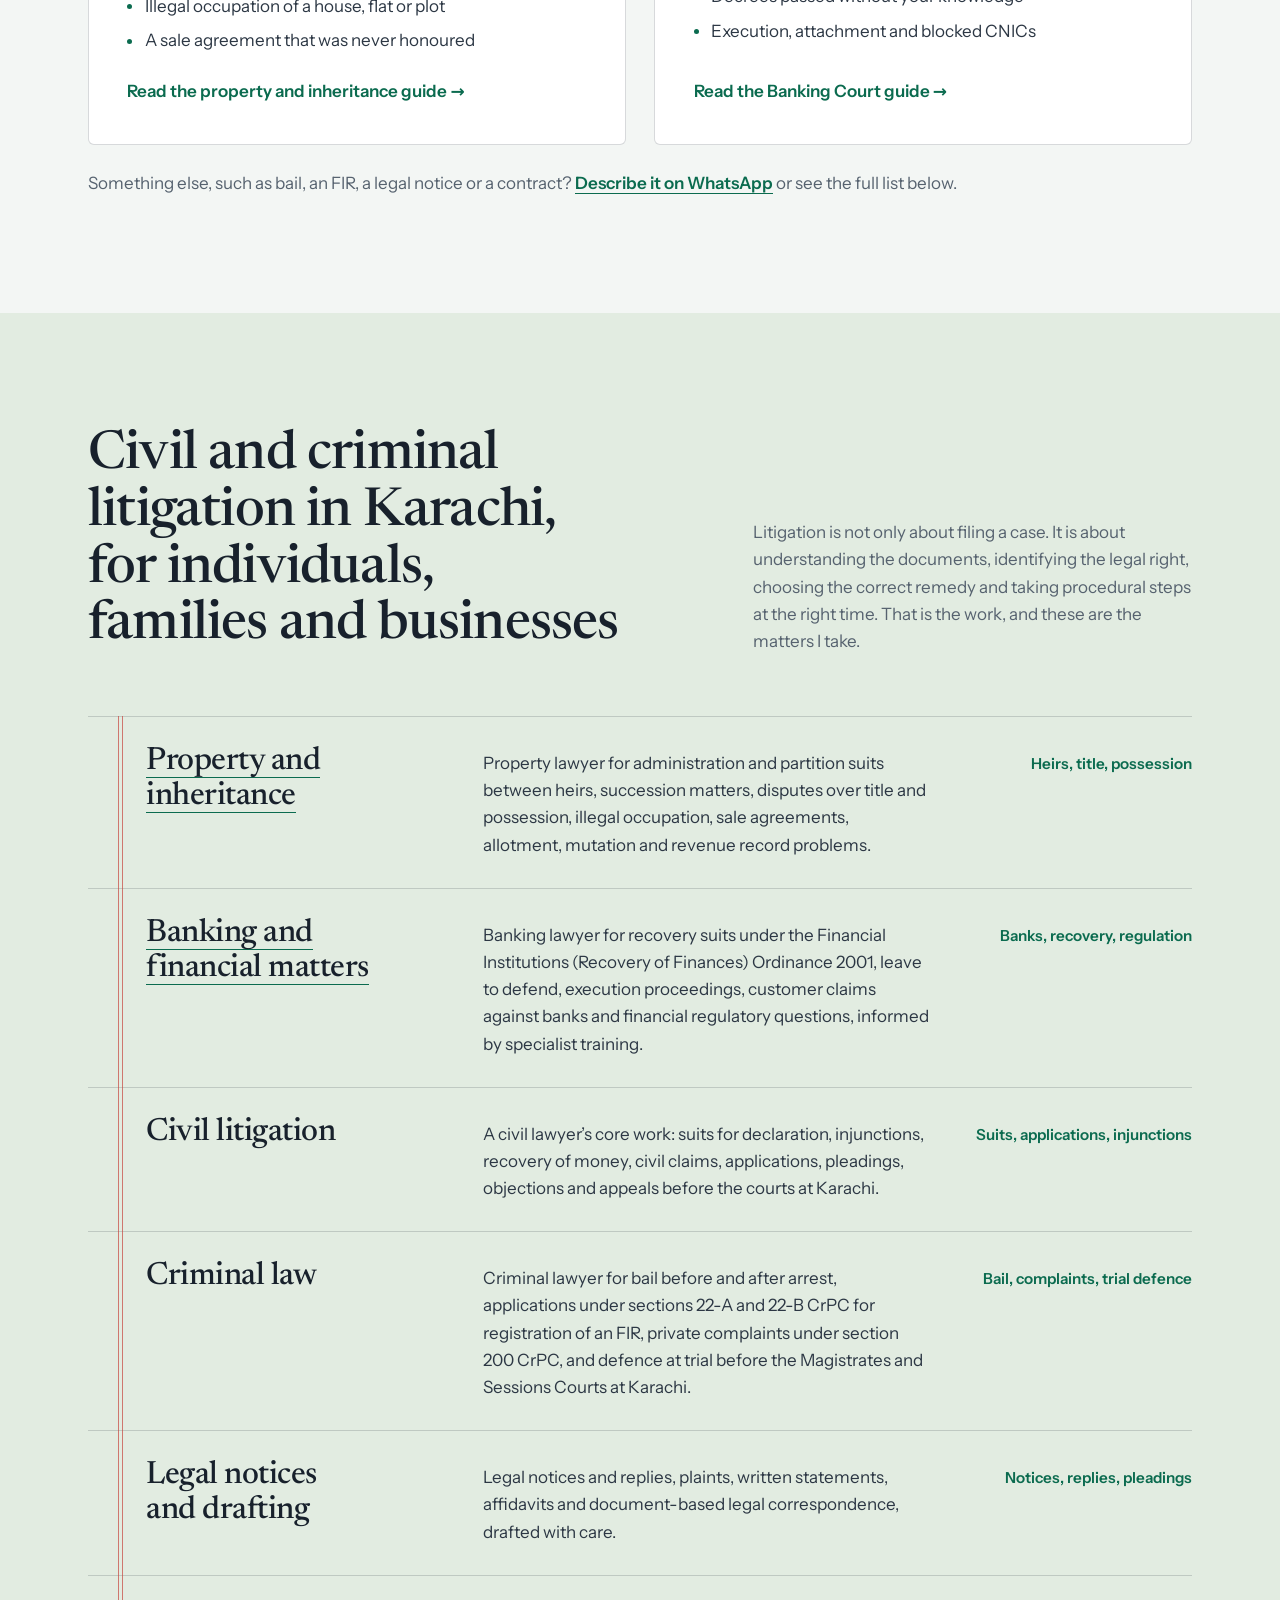
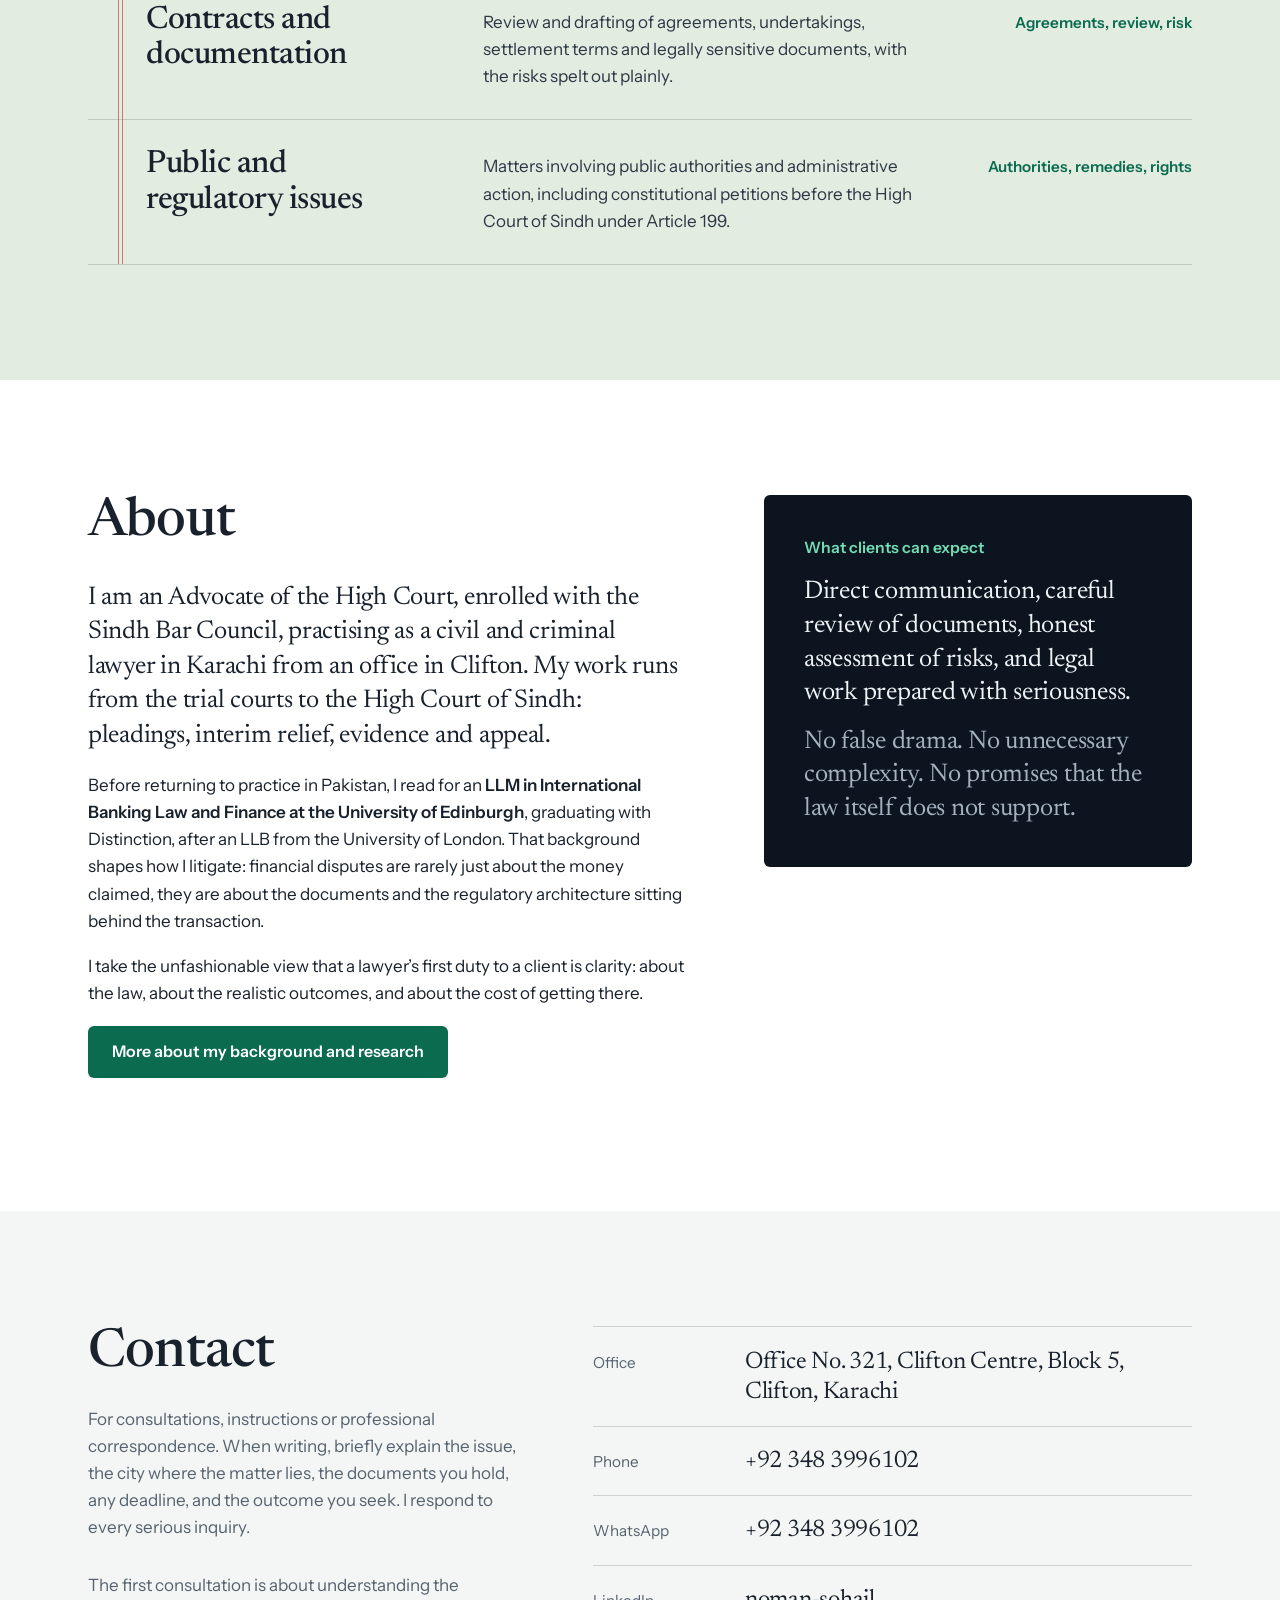
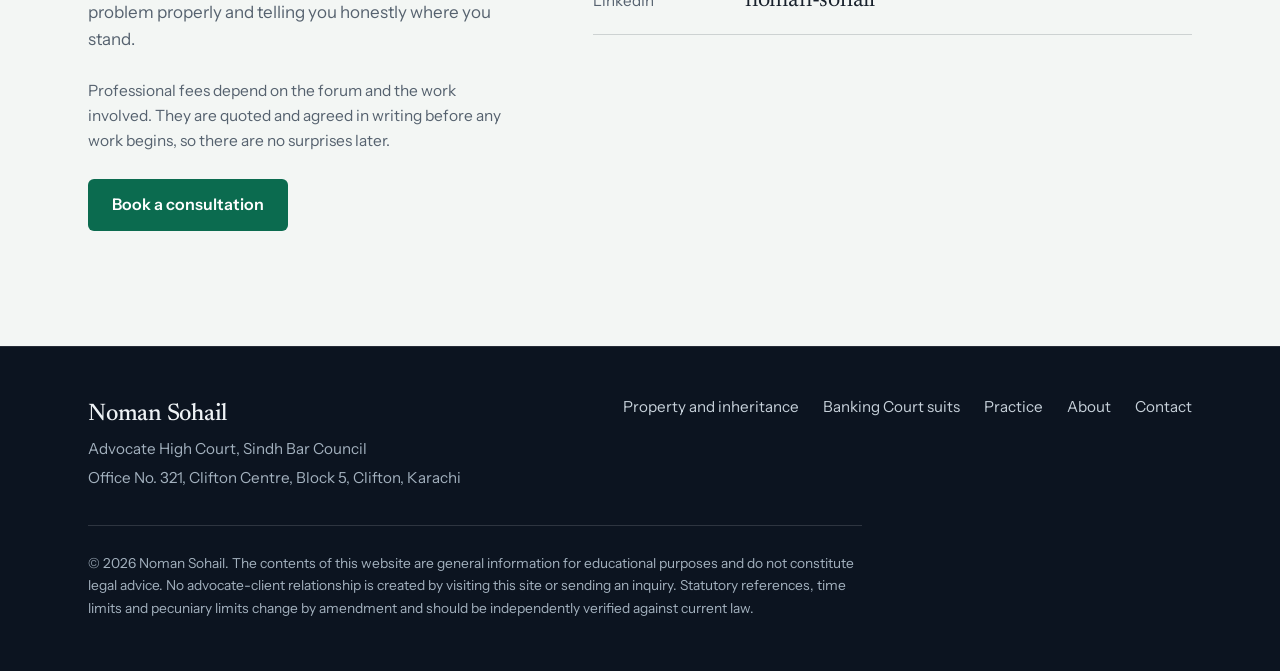
==== commit e8c03aa5: "Rebuild as multi-page site: problem guides for property/inheritance and Banking Court suits - Home r" ====
--- a/index.html
+++ b/index.html
@@ -3,25 +3,25 @@
 <head>
 <meta charset="UTF-8">
 <meta name="viewport" content="width=device-width, initial-scale=1.0">
-<title>Noman Sohail | Advocate &amp; Lawyer in Karachi | Civil, Criminal &amp; Banking Litigation</title>
-<meta name="description" content="Noman Sohail is an Advocate and lawyer in Clifton, Karachi, enrolled with the Sindh Bar Council. Civil and criminal lawyer for suits, bail and trial defence, property disputes, banking court matters and legal notices.">
+<title>Noman Sohail | Advocate High Court &amp; Lawyer in Karachi | Civil, Property &amp; Banking</title>
+<meta name="description" content="Noman Sohail is an Advocate of the High Court in Clifton, Karachi. Lawyer for property and inheritance disputes, Banking Court recovery suits, civil suits, bail and criminal defence, and legal notices.">
 <meta name="author" content="Noman Sohail">
 <meta name="robots" content="index, follow, max-snippet:-1, max-image-preview:large">
-<meta name="keywords" content="Noman Sohail, Lawyer in Karachi, Advocate in Karachi, Advocate Karachi, Lawyer Karachi, Civil Lawyer Karachi, Criminal Lawyer Karachi, bail lawyer Karachi, Property Lawyer Karachi, Banking Lawyer Karachi, banking court lawyer, legal notice Karachi, lawyer in Clifton Karachi, civil litigation Karachi, financial regulation, Sindh Bar Council, Pakistani court hierarchy">
 <link rel="canonical" href="https://nomansohail.org/">
 <meta property="og:type" content="website">
 <meta property="og:url" content="https://nomansohail.org/">
-<meta property="og:site_name" content="Noman Sohail, Advocate">
-<meta property="og:title" content="Noman Sohail | Advocate &amp; Lawyer in Karachi">
-<meta property="og:description" content="Advocate, Sindh Bar Council. Civil, criminal and banking litigation in Karachi. Research in financial regulation and public law. Explore an interactive map of the Pakistani court system.">
+<meta property="og:site_name" content="Noman Sohail, Advocate High Court">
+<meta property="og:title" content="Noman Sohail | Advocate High Court &amp; Lawyer in Karachi">
+<meta property="og:description" content="Noman Sohail is an Advocate of the High Court in Clifton, Karachi. Lawyer for property and inheritance disputes, Banking Court recovery suits, civil suits, bail and criminal defence, and legal notices.">
 <meta property="og:image" content="https://nomansohail.org/1776953978502.png">
 <meta property="og:image:width" content="800">
 <meta property="og:image:height" content="800">
 <meta name="twitter:card" content="summary_large_image">
 <meta name="theme-color" content="#0c1420">
 <link rel="icon" href="data:image/svg+xml,&lt;svg xmlns='http://www.w3.org/2000/svg' viewBox='0 0 100 100'&gt;&lt;rect width='100' height='100' rx='20' fill='%230c1420'/&gt;&lt;text x='50' y='68' font-size='52' text-anchor='middle' fill='%2374ddb3' font-family='Georgia,serif'&gt;NS&lt;/text&gt;&lt;/svg&gt;">
-<link rel="preload" href="fonts/newsreader.woff2" as="font" type="font/woff2" crossorigin>
-<link rel="preload" href="fonts/instrument-sans.woff2" as="font" type="font/woff2" crossorigin>
+<link rel="preload" href="/fonts/newsreader.woff2" as="font" type="font/woff2" crossorigin>
+<link rel="preload" href="/fonts/instrument-sans.woff2" as="font" type="font/woff2" crossorigin>
+<link rel="stylesheet" href="/assets/site.css">
 <script type="application/ld+json">
 {
   "@context": "https://schema.org",
@@ -30,7 +30,7 @@
       "@type": "WebSite",
       "@id": "https://nomansohail.org/#website",
       "url": "https://nomansohail.org/",
-      "name": "Noman Sohail, Advocate",
+      "name": "Noman Sohail, Advocate High Court",
       "inLanguage": "en",
       "publisher": {
         "@id": "https://nomansohail.org/#person"
@@ -42,15 +42,16 @@
       "name": "Noman Sohail",
       "url": "https://nomansohail.org/",
       "image": "https://nomansohail.org/1776953978502.png",
-      "jobTitle": "Advocate",
-      "description": "Advocate enrolled with the Sindh Bar Council and civil, criminal, property and banking lawyer in Karachi, Pakistan.",
+      "jobTitle": "Advocate High Court",
+      "description": "Advocate of the High Court enrolled with the Sindh Bar Council. Civil, criminal, property and banking lawyer in Karachi, Pakistan.",
       "memberOf": {
         "@type": "Organization",
         "name": "Sindh Bar Council"
       },
       "telephone": "+923483996102",
       "sameAs": [
-        "https://www.linkedin.com/in/noman-sohail-52742b200/"
+        "https://www.linkedin.com/in/noman-sohail-52742b200/",
+        "https://papers.ssrn.com/sol3/papers.cfm?abstract_id=7531618"
       ],
       "alumniOf": [
         {
@@ -92,11 +93,12 @@
         "Criminal law",
         "Bail",
         "Property disputes",
+        "Inheritance and administration suits",
         "Banking law",
         "Financial Institutions (Recovery of Finances) Ordinance 2001",
+        "Banking Court recovery suits",
         "Financial regulation",
-        "Constitutional petitions under Article 199",
-        "Pakistani court system"
+        "Constitutional petitions under Article 199"
       ],
       "workLocation": {
         "@type": "Place",
@@ -112,10 +114,10 @@
     {
       "@type": "LegalService",
       "@id": "https://nomansohail.org/#practice",
-      "name": "Noman Sohail, Advocate",
+      "name": "Noman Sohail, Advocate High Court",
       "url": "https://nomansohail.org/",
       "image": "https://nomansohail.org/1776953978502.png",
-      "description": "Advocate and lawyer in Clifton, Karachi. Civil and criminal litigation and legal support for individuals, families and businesses: civil suits, bail and criminal trial defence, property disputes, banking court matters, legal notices, contracts and public law remedies.",
+      "description": "Advocate High Court and lawyer in Clifton, Karachi. Civil and criminal litigation for individuals, families and businesses: property and inheritance disputes, Banking Court recovery suits, civil suits, bail and criminal trial defence, legal notices, contracts and public law remedies.",
       "telephone": "+923483996102",
       "address": {
         "@type": "PostalAddress",
@@ -140,7 +142,7 @@
       "knowsAbout": [
         "Civil litigation",
         "Criminal law",
-        "Property disputes",
+        "Property and inheritance disputes",
         "Banking and financial matters",
         "Legal notices and drafting",
         "Contracts and documentation",
@@ -160,293 +162,23 @@
   ]
 }
 </script>
-<style>
-/* ============ FONTS (self-hosted) ============ */
-@font-face{font-family:"Newsreader";src:url("fonts/newsreader.woff2") format("woff2");font-weight:200 800;font-style:normal;font-display:swap}
-@font-face{font-family:"Instrument Sans";src:url("fonts/instrument-sans.woff2") format("woff2");font-weight:400 700;font-stretch:75% 100%;font-style:normal;font-display:swap}
-
-/* ============ TOKENS ============ */
-:root{
-  --ink:#0c1420;          /* the advocate's coat */
-  --ink-raise:#131e2e;
-  --paper:#ffffff;
-  --mist:#f3f6f4;
-  --ledger:#e2ece1;       /* green ledger paper used for court filings */
-  --green:#0b6b4f;
-  --green-deep:#0a4a39;
-  --mint:#74ddb3;
-  --amber:#e8b04a;
-  --margin-red:#c8473f;   /* the ruled margin line */
-  --serif:"Newsreader",Georgia,"Times New Roman",serif;
-  --sans:"Instrument Sans",system-ui,-apple-system,"Segoe UI",sans-serif;
-  --maxw:1200px;
-  --gutter:clamp(20px,4.5vw,48px);
-  --radius:6px;
-  /* per-band colours, overridden by the .band-* classes */
-  --bg:var(--paper);
-  --fg:#18212c;
-  --fg-muted:#56626f;
-  --rule:rgba(12,20,32,.16);
-  --link:var(--green);
-  --focus:var(--green);
-}
-*{margin:0;padding:0;box-sizing:border-box}
-html{scroll-behavior:smooth;-webkit-text-size-adjust:100%}
-@media(prefers-reduced-motion:reduce){
-  html{scroll-behavior:auto}
-  *,*::before,*::after{animation-duration:.001s!important;animation-delay:0s!important;animation-iteration-count:1!important;transition-duration:.001s!important}
-}
-body{font-family:var(--sans);font-size:1.0625rem;line-height:1.6;color:var(--fg);background:var(--ink);-webkit-font-smoothing:antialiased;overflow-x:hidden}
-::selection{background:var(--mint);color:var(--ink)}
-a{color:var(--link);text-decoration:none}
-img{max-width:100%;height:auto;display:block}
-button{font-family:inherit;cursor:pointer}
-:focus-visible{outline:2px solid var(--focus);outline-offset:3px;border-radius:3px}
-
-/* ============ BANDS ============ */
-section,footer{background:var(--bg);color:var(--fg)}
-section{padding:clamp(72px,9vw,128px) 0;scroll-margin-top:68px}
-.band-ink{--bg:var(--ink);--fg:#eef2f5;--fg-muted:#a3b1be;--rule:rgba(255,255,255,.14);--link:var(--mint);--focus:var(--mint)}
-.band-ledger{--bg:var(--ledger)}
-.band-mist{--bg:var(--mist)}
-.band-green{--bg:var(--green-deep);--fg:#f1f7f4;--fg-muted:#b9d3c8;--rule:rgba(255,255,255,.2);--link:#fff;--focus:#fff}
-.wrap{max-width:var(--maxw);margin:0 auto;padding:0 var(--gutter)}
-
-/* ============ TYPE ============ */
-h1,h2,h3{font-family:var(--serif);font-weight:500;letter-spacing:-.015em;text-wrap:balance}
-h2{font-size:clamp(2rem,4.3vw,3.35rem);line-height:1.06}
-.sec-head{display:grid;grid-template-columns:minmax(0,7fr) minmax(0,5fr);gap:clamp(1.2rem,4vw,4rem);align-items:end;margin-bottom:clamp(2.2rem,5vw,3.8rem)}
-.sec-lead{color:var(--fg-muted);max-width:52ch}
-@media(max-width:820px){.sec-head{grid-template-columns:1fr}}
-
-/* ============ BUTTONS ============ */
-.btn{display:inline-flex;align-items:center;justify-content:center;gap:.6rem;font-weight:600;font-size:1rem;line-height:1.2;padding:.95rem 1.45rem;border-radius:var(--radius);border:1px solid transparent;transition:background-color .2s,color .2s,border-color .2s}
-.btn svg{width:18px;height:18px;flex:none}
-.btn-light{background:#fff;color:var(--ink)}
-.btn-light:hover{background:var(--mint)}
-.btn-line{border-color:rgba(255,255,255,.38);color:#fff}
-.btn-line:hover{border-color:#fff;background:rgba(255,255,255,.06)}
-.btn-green{background:var(--green);color:#fff}
-.btn-green:hover{background:var(--green-deep)}
-
-/* ============ NAV ============ */
-.nav{position:fixed;top:0;left:0;right:0;z-index:60;background:rgba(12,20,32,.86);backdrop-filter:blur(14px);-webkit-backdrop-filter:blur(14px);border-bottom:1px solid rgba(255,255,255,.1);--focus:var(--mint)}
-.nav-in{max-width:var(--maxw);margin:0 auto;padding:0 var(--gutter);height:68px;display:flex;align-items:center;justify-content:space-between;gap:1rem}
-.brand{display:flex;align-items:baseline;gap:.6rem;color:#fff}
-.brand .b-name{font-family:var(--serif);font-size:1.35rem;font-weight:500;letter-spacing:-.01em}
-.brand .b-tag{font-size:.82rem;color:#a3b1be}
-.nav-links{display:flex;align-items:center;gap:1.7rem;list-style:none}
-.nav-links a{color:#c7d1da;font-size:.95rem;font-weight:500;transition:color .2s}
-.nav-links a:hover{color:#fff}
-.nav-links .nav-cta{color:var(--ink);background:#fff;font-weight:600;padding:.55rem 1rem;border-radius:var(--radius)}
-.nav-links .nav-cta:hover{color:var(--ink);background:var(--mint)}
-.nav-burger{display:none;background:none;border:1px solid rgba(255,255,255,.22);border-radius:var(--radius);width:42px;height:42px;color:#fff;align-items:center;justify-content:center}
-@media(max-width:900px){
-  .nav-links{position:absolute;top:100%;right:0;left:0;flex-direction:column;align-items:stretch;gap:0;background:var(--ink);border-bottom:1px solid rgba(255,255,255,.12);padding:.4rem 0 1.2rem;display:none}
-  .nav-links.open{display:flex}
-  .nav-links a{display:block;padding:.95rem var(--gutter);border-bottom:1px solid rgba(255,255,255,.08);font-size:1.05rem}
-  .nav-links .nav-cta{margin:1.1rem var(--gutter) 0;text-align:center;border-bottom:0}
-  .nav-burger{display:flex}
-}
-
-/* ============ HERO ============ */
-.hero{position:relative;padding:calc(68px + clamp(48px,7vw,96px)) 0 0;overflow:hidden}
-/* faint ruled lines, as on ledger paper */
-.hero::before{content:"";position:absolute;inset:0;pointer-events:none;background:repeating-linear-gradient(to bottom,transparent 0 47px,rgba(255,255,255,.045) 47px 48px);-webkit-mask-image:linear-gradient(to right,transparent,#000 55%);mask-image:linear-gradient(to right,transparent,#000 55%)}
-.hero-top{position:relative}
-.hero-grid{position:relative;display:grid;grid-template-columns:minmax(0,1fr) clamp(240px,26vw,330px);gap:clamp(2rem,6vw,5.5rem);align-items:end}
-.hero-role{color:var(--mint);font-weight:600;margin-bottom:1.1rem}
-.hero h1{font-size:clamp(3.3rem,13.2vw,11.4rem);line-height:.86;letter-spacing:-.04em;margin:0 0 clamp(1.6rem,3.4vw,3rem) -.045em}
-.hero-statement{font-family:var(--serif);font-size:clamp(1.5rem,2.9vw,2.4rem);line-height:1.16;letter-spacing:-.015em;max-width:26ch;margin-bottom:1.3rem;text-wrap:balance}
-.hero-sub{color:var(--fg-muted);max-width:56ch;margin-bottom:2.2rem}
-.hero-ctas{display:flex;flex-wrap:wrap;gap:.8rem}
-.portrait{position:relative;align-self:end}
-.portrait img{width:100%;aspect-ratio:1/1;object-fit:cover;border-radius:var(--radius);filter:contrast(1.03)}
-.cred-strip{position:relative;list-style:none;display:grid;grid-template-columns:repeat(4,minmax(0,1fr));margin-top:clamp(3rem,6vw,5rem);border-top:1px solid var(--rule)}
-.cred-strip li{padding:1.5rem 1.4rem 1.9rem 0;border-right:1px solid var(--rule);padding-left:1.4rem}
-.cred-strip li:first-child{padding-left:0}
-.cred-strip li:last-child{border-right:0}
-.cred-strip b{display:block;font-family:var(--serif);font-weight:500;font-size:1.22rem;line-height:1.2;letter-spacing:-.01em}
-.cred-strip span{display:block;color:var(--fg-muted);font-size:.92rem;margin-top:.3rem}
-@keyframes rise{from{opacity:0;transform:translateY(20px)}to{opacity:1;transform:none}}
-@keyframes unveil{from{clip-path:inset(0 0 100% 0)}to{clip-path:inset(0 0 0 0)}}
-.hero-top>*,.hero-copy>*{animation:rise .75s cubic-bezier(.2,.7,.2,1) both}
-.hero-top>h1{animation-delay:.06s}
-.hero-copy>:nth-child(1){animation-delay:.16s}
-.hero-copy>:nth-child(2){animation-delay:.24s}
-.hero-copy>:nth-child(3){animation-delay:.32s}
-.portrait img{animation:unveil 1s .28s cubic-bezier(.2,.7,.2,1) both}
-@media(max-width:900px){
-  .hero-grid{grid-template-columns:1fr;align-items:start}
-  .portrait{max-width:300px}
-  .hero-ctas .btn{flex:1 1 100%}
-  .cred-strip{grid-template-columns:repeat(2,minmax(0,1fr))}
-  .cred-strip li{padding:1.2rem 1rem 1.3rem 0;border-right:0;border-bottom:1px solid var(--rule)}
-  .cred-strip li:nth-child(odd){border-right:1px solid var(--rule)}
-  .cred-strip li:nth-child(even){padding-left:1rem}
-  .cred-strip li:nth-last-child(-n+2){border-bottom:0}
-}
-
-/* ============ PRACTICE (ledger) ============ */
-.ledger{list-style:none;position:relative;border-bottom:1px solid var(--rule)}
-.ledger::before,.ledger::after{content:"";position:absolute;top:0;bottom:0;width:1px;background:var(--margin-red);opacity:.7}
-.ledger::before{left:clamp(14px,2.4vw,30px)}
-.ledger::after{left:calc(clamp(14px,2.4vw,30px) + 4px)}
-.ledger-row{display:grid;grid-template-columns:minmax(0,4fr) minmax(0,6fr) minmax(0,3fr);gap:clamp(1rem,3vw,3rem);align-items:baseline;padding:1.7rem 0 1.8rem calc(clamp(14px,2.4vw,30px) + 28px);border-top:1px solid var(--rule)}
-.ledger-row h3{font-size:clamp(1.5rem,2.5vw,2rem);line-height:1.1}
-.ledger-row p{color:#2c3744}
-.ledger-row .ledger-tags{color:var(--green);font-weight:600;font-size:.95rem;text-align:right}
-@media(max-width:900px){
-  .ledger-row{grid-template-columns:1fr;gap:.5rem}
-  .ledger-row .ledger-tags{text-align:left}
-}
-
-/* ============ COURT MAP ============ */
-.map-shell{position:relative;margin-top:2.4rem}
-.route-bar{display:flex;flex-wrap:wrap;gap:.55rem}
-.route-btn{display:inline-flex;align-items:center;gap:.55rem;font-size:.92rem;font-weight:500;color:var(--fg-muted);background:transparent;border:1px solid var(--rule);border-radius:var(--radius);padding:.6rem 1rem;transition:color .2s,border-color .2s,background-color .2s}
-.route-btn .swatch{width:9px;height:9px;border-radius:50%;background:var(--sw,#74ddb3)}
-.route-btn:hover{color:var(--fg);border-color:rgba(255,255,255,.4)}
-.route-btn.active{color:#fff;background:rgba(255,255,255,.07);border-color:var(--sw)}
-.route-btn.clear-btn .swatch{display:none}
-.route-summary{display:none;margin:1.1rem 0 0;padding:1.1rem 1.25rem;border-radius:var(--radius);background:var(--ink-raise);border-left:2px solid var(--rs,#74ddb3);font-size:.95rem;color:var(--fg-muted)}
-.route-summary.show{display:block}
-.route-summary .rs-title{font-weight:600;color:var(--rs,#74ddb3);margin-bottom:.55rem}
-.route-summary .rs-chain{display:flex;flex-wrap:wrap;gap:.45rem .6rem;align-items:center;font-size:.92rem}
-.route-summary .rs-chain .step{color:var(--fg);border:1px solid var(--rule);border-radius:4px;padding:.22rem .65rem}
-.route-summary .rs-chain .arr{color:var(--rs,#74ddb3)}
-.route-summary .rs-note{margin-top:.7rem;font-size:.88rem}
-.map-wrap{position:relative;padding-left:clamp(26px,4vw,46px)}
-#route-svg{position:absolute;inset:0;width:100%;height:100%;pointer-events:none;overflow:visible;z-index:1}
-#route-svg path{fill:none;stroke-width:2.2;stroke-linecap:round;stroke-dasharray:7 8;animation:dashflow 1.6s linear infinite}
-@keyframes dashflow{to{stroke-dashoffset:-30}}
-.tier{margin-bottom:2.6rem;position:relative;z-index:2}
-.tier-head{display:flex;align-items:center;gap:1rem;margin-bottom:1rem}
-.tier-head .t-label{font-size:.9rem;font-weight:600;color:var(--fg-muted);white-space:nowrap}
-.tier-head .t-line{flex:1;height:1px;background:var(--rule)}
-@media(max-width:640px){.tier-head .t-label{white-space:normal}}
-.tier-grid{display:grid;grid-template-columns:repeat(auto-fill,minmax(min(320px,100%),1fr));gap:.8rem;align-items:start}
-.node{background:var(--ink-raise);border:1px solid var(--rule);border-radius:var(--radius);transition:border-color .25s,opacity .3s;position:relative}
-.node:hover{border-color:rgba(255,255,255,.32)}
-.node.dim{opacity:.3}
-.node.lit{border-color:var(--nc,#74ddb3);box-shadow:0 0 0 1px var(--nc,#74ddb3) inset;opacity:1}
-.node.focus-node{border-color:rgba(232,176,74,.5)}
-.node-head{display:flex;align-items:flex-start;gap:.85rem;padding:1.05rem 1.1rem;width:100%;background:none;border:none;color:inherit;text-align:left}
-.node-ico{flex:none;width:34px;height:34px;display:flex;align-items:center;justify-content:center;color:var(--mint)}
-.node-ico svg{width:22px;height:22px}
-.node.focus-node .node-ico{color:var(--amber)}
-.node-meta{flex:1;min-width:0}
-.node-name{font-family:var(--serif);font-weight:500;font-size:1.2rem;line-height:1.2;letter-spacing:-.01em;display:flex;align-items:center;gap:.55rem;flex-wrap:wrap}
-.focus-chip{font-family:var(--sans);font-size:.74rem;font-weight:600;letter-spacing:0;color:var(--amber);border:1px solid rgba(232,176,74,.5);border-radius:4px;padding:.1rem .45rem}
-.node-statute{font-size:.84rem;color:var(--fg-muted);margin-top:.3rem;line-height:1.4}
-.node-chev{flex:none;color:var(--fg-muted);transition:transform .3s;margin-top:.35rem}
-.node-chev svg{width:16px;height:16px}
-.node.open .node-chev{transform:rotate(180deg)}
-.step-badge{position:absolute;top:-10px;left:-10px;width:24px;height:24px;border-radius:50%;background:var(--nc,#74ddb3);color:var(--ink);font-weight:700;font-size:.78rem;display:flex;align-items:center;justify-content:center;z-index:3}
-.node-body{max-height:0;overflow:hidden;transition:max-height .45s ease}
-.node.open .node-body{max-height:640px}
-.node-body-in{padding:.2rem 1.1rem 1.2rem;border-top:1px solid var(--rule);font-size:.93rem;color:var(--fg-muted)}
-.node-body-in ul{list-style:none;margin:.9rem 0 1rem;display:grid;gap:.5rem}
-.node-body-in li{padding-left:1.1rem;position:relative}
-.node-body-in li::before{content:"";position:absolute;left:0;top:.68em;width:5px;height:5px;border-radius:50%;background:var(--mint)}
-.node.focus-node .node-body-in li::before{background:var(--amber)}
-.appeal-line{display:flex;flex-wrap:wrap;align-items:center;gap:.45rem;font-size:.86rem}
-.appeal-line .al-label{font-weight:600;color:var(--fg)}
-.appeal-line .al-chip{color:var(--mint);border:1px solid rgba(116,221,179,.4);border-radius:4px;padding:.14rem .55rem}
-.map-note{margin-top:.2rem;font-size:.88rem;color:var(--fg-muted);max-width:70ch}
-/* plain copy of the map, shown only when the script has not run */
-.map-static h3{margin:1.8rem 0 .4rem;font-size:1.5rem}
-.map-static h4{margin-top:1.1rem;font-size:1.05rem}
-.map-static ul,.map-static ol{padding-left:1.3rem;color:var(--fg-muted)}
-.map-static p{color:var(--fg-muted)}
-
-/* ============ RESEARCH ============ */
-.papers{display:grid;grid-template-columns:repeat(2,minmax(0,1fr));column-gap:clamp(2rem,6vw,5.5rem)}
-.paper{border-top:1px solid var(--rule);padding:1.6rem 0 2.3rem}
-.paper .field{color:var(--green);font-weight:600;font-size:.95rem;margin-bottom:.6rem}
-.paper h3{font-size:clamp(1.35rem,2.1vw,1.7rem);line-height:1.15;margin-bottom:.7rem}
-.paper p{color:var(--fg-muted)}
-.bridge{font-family:var(--serif);font-size:clamp(1.3rem,2.3vw,1.8rem);line-height:1.3;letter-spacing:-.01em;max-width:34ch;border-top:1px solid var(--rule);padding-top:1.8rem;margin-top:.4rem;text-wrap:balance}
-@media(max-width:820px){.papers{grid-template-columns:1fr}}
-
-/* ============ ABOUT ============ */
-.about-grid{display:grid;grid-template-columns:minmax(0,7fr) minmax(0,5fr);gap:clamp(2rem,6vw,5.5rem);align-items:start}
-.about-copy h2{margin-bottom:1.8rem}
-.about-copy p{margin-bottom:1.15rem;max-width:62ch}
-.about-copy p:first-of-type{font-family:var(--serif);font-size:clamp(1.3rem,2vw,1.6rem);line-height:1.35;letter-spacing:-.01em;color:var(--fg)}
-.about-copy p b{font-weight:inherit}
-.about-copy p+p b{font-weight:600}
-.expect{background:var(--ink);color:#eef2f5;border-radius:var(--radius);padding:clamp(1.6rem,3.2vw,2.5rem);position:sticky;top:96px}
-.expect h3{font-family:var(--sans);font-size:.98rem;font-weight:600;letter-spacing:0;color:var(--mint);margin-bottom:1rem}
-.expect p{font-family:var(--serif);font-size:clamp(1.3rem,2vw,1.6rem);line-height:1.32;letter-spacing:-.01em}
-.expect p+p{margin-top:.9rem;color:#a3b1be}
-@media(max-width:900px){.about-grid{grid-template-columns:1fr}.expect{position:static}}
-
-/* ============ FEES ============ */
-.pb-grid{display:grid;grid-template-columns:minmax(0,7fr) minmax(0,5fr);gap:clamp(2rem,6vw,5.5rem);align-items:start}
-.pb-grid h2{margin-bottom:1.6rem}
-.pb-grid p{max-width:58ch;margin-bottom:1.1rem;color:#dbe9e2}
-.pb-foot{margin-top:1.9rem;display:flex;flex-wrap:wrap;gap:1rem 1.4rem;align-items:center}
-.pb-caveat{font-size:.92rem;color:var(--fg-muted)}
-.pb-list{list-style:none;border-bottom:1px solid var(--rule)}
-.pb-list li{border-top:1px solid var(--rule);padding:1.15rem 0;font-family:var(--serif);font-size:1.25rem;line-height:1.3;letter-spacing:-.005em}
-@media(max-width:900px){.pb-grid{grid-template-columns:1fr}}
-
-/* ============ CONTACT ============ */
-.contact-grid{display:grid;grid-template-columns:minmax(0,5fr) minmax(0,7fr);gap:clamp(2rem,6vw,5.5rem);align-items:start}
-.contact-grid h2{margin-bottom:1.4rem}
-.contact-grid .sec-lead{margin-bottom:1.9rem}
-.contact-list{border-bottom:1px solid var(--rule)}
-.contact-list>div{display:grid;grid-template-columns:8.5rem minmax(0,1fr);gap:1rem;align-items:baseline;border-top:1px solid var(--rule);padding:1.2rem 0}
-.contact-list dt{color:var(--fg-muted);font-size:.95rem}
-.contact-list dd{font-family:var(--serif);font-size:clamp(1.2rem,2vw,1.5rem);line-height:1.25;letter-spacing:-.01em;overflow-wrap:anywhere}
-.contact-list dd a{color:var(--fg);border-bottom:1px solid transparent;transition:color .2s,border-color .2s}
-.contact-list dd a:hover{color:var(--green);border-bottom-color:var(--green)}
-.contact-list address{font-style:normal}
-.consult-note{color:var(--fg-muted);max-width:44ch;margin-bottom:1.6rem}
-@media(max-width:900px){.contact-grid{grid-template-columns:1fr}}
-@media(max-width:520px){.contact-list>div{grid-template-columns:1fr;gap:.15rem}}
-
-/* ============ FOOTER ============ */
-footer{padding:3rem 0 3.2rem;border-top:1px solid rgba(255,255,255,.1)}
-.foot-in{display:flex;flex-wrap:wrap;gap:1.6rem 3rem;justify-content:space-between;align-items:flex-start}
-.f-brand{font-family:var(--serif);font-size:1.5rem;font-weight:500;letter-spacing:-.01em}
-.f-sub{color:var(--fg-muted);font-size:.95rem;margin-top:.25rem}
-.f-links{display:flex;flex-wrap:wrap;gap:.5rem 1.5rem;font-size:.95rem}
-.f-links a{color:#c7d1da}
-.f-links a:hover{color:#fff}
-.disclaimer{margin-top:2.2rem;padding-top:1.6rem;border-top:1px solid var(--rule);font-size:.86rem;color:var(--fg-muted);max-width:86ch;line-height:1.65}
-
-/* ============ QUICK CONTACT BAR (phones) ============ */
-.quickbar{display:none}
-@media(max-width:720px){
-  .quickbar{display:grid;grid-template-columns:repeat(2,1fr);position:fixed;left:0;right:0;bottom:0;z-index:55;background:var(--ink);border-top:1px solid rgba(255,255,255,.16);padding-bottom:env(safe-area-inset-bottom);--focus:var(--mint)}
-  .quickbar a{display:flex;align-items:center;justify-content:center;gap:.5rem;padding:.95rem .4rem;color:#fff;font-weight:600;font-size:.98rem;border-right:1px solid rgba(255,255,255,.12)}
-  .quickbar a:last-child{border-right:0}
-  .quickbar a.wa{background:var(--green);border-right-color:transparent}
-  .quickbar svg{width:18px;height:18px;flex:none}
-  footer{padding-bottom:calc(3.2rem + 58px)}
-}
-</style>
 </head>
 <body>
 
-<!-- ============ NAV ============ -->
 <header class="nav">
   <div class="nav-in">
-    <a href="#top" class="brand">
+    <a href="/" class="brand">
       <span class="b-name">Noman Sohail</span>
-      <span class="b-tag">Advocate</span>
+      <span class="b-tag">Advocate High Court</span>
     </a>
     <nav>
       <ul class="nav-links" id="navLinks">
-        <li><a href="#services">Practice</a></li>
-        <li><a href="#court-map">Court map</a></li>
-        <li><a href="#research">Research</a></li>
-        <li><a href="#about">About</a></li>
-        <li><a href="#fees">Fees</a></li>
-        <li><a href="#contact">Contact</a></li>
-        <li><a class="nav-cta" href="https://wa.me/923483996102?text=Assalam-o-Alaikum%20Mr.%20Sohail%2C%0A%0AI%20would%20like%20to%20book%20a%20consultation.%0A%0ANature%20of%20matter%3A%20%0ACity%2Flocation%20of%20the%20matter%3A%20%0ADocuments%20available%3A%20%0ADeadline%20(if%20any)%3A%20%0APreferred%20date%2Ftime%3A%20%0AContact%20number%3A%20" target="_blank" rel="noopener">Book a consultation</a></li>
+        <li><a href="/property-inheritance-lawyer-karachi/">Property and inheritance</a></li>
+        <li><a href="/banking-court-lawyer-karachi/">Banking suits</a></li>
+        <li><a href="/#services">Practice</a></li>
+        <li><a href="/about/">About</a></li>
+        <li><a href="/#contact">Contact</a></li>
+        <li><a class="nav-cta" href="https://wa.me/923483996102?text=Assalam-o-Alaikum%20Mr.%20Sohail%2C%0A%0AI%20would%20like%20to%20book%20a%20consultation.%0A%0ANature%20of%20matter%3A%20%0ACity/location%20of%20the%20matter%3A%20%0ADocuments%20available%3A%20%0ADeadline%20%28if%20any%29%3A%20%0APreferred%20date/time%3A%20%0AContact%20number%3A%20%0A%0A%28Sent%20from%20nomansohail.org%2C%20home%20page%2C%20menu%29" target="_blank" rel="noopener">Book a consultation</a></li>
       </ul>
     </nav>
     <button class="nav-burger" id="navBurger" aria-label="Toggle menu" aria-expanded="false" aria-controls="navLinks">
@@ -457,42 +189,70 @@
 
 <main id="top">
 
-<!-- ============ HERO ============ -->
 <section class="hero band-ink" aria-label="Introduction">
   <div class="wrap hero-top">
-    <p class="hero-role">Advocate, Sindh Bar Council</p>
-    <h1>Noman Sohail</h1>
+    <h1>Noman Sohail<span class="h1-role">Advocate High Court &middot; Civil, property and banking lawyer in Karachi</span></h1>
   </div>
   <div class="wrap hero-grid">
     <div class="hero-copy">
-      <p class="hero-statement">Civil, criminal and banking litigation in the courts of Karachi.</p>
-      <p class="hero-sub">I am an advocate and lawyer in Karachi. I appear in the city&#8217;s courts in civil, criminal and property matters, and work at the intersection of banking law, financial regulation and public law. Trained in the UK, practising in Pakistan, and quietly convinced that the law works better when it is explained clearly.</p>
+      <p class="hero-statement">Property, inheritance and banking disputes, argued in the courts of Karachi.</p>
+      <p class="hero-sub">I am an advocate and lawyer in Karachi, appearing before the district courts, the Banking Courts and the High Court of Sindh in civil, property, banking and criminal matters. Trained in the UK, practising in Pakistan, and quietly convinced that the law works better when it is explained clearly.</p>
       <div class="hero-ctas">
-        <a class="btn btn-light" href="https://wa.me/923483996102?text=Assalam-o-Alaikum%20Mr.%20Sohail%2C%0A%0AI%20would%20like%20to%20book%20a%20consultation.%0A%0ANature%20of%20matter%3A%20%0ACity%2Flocation%20of%20the%20matter%3A%20%0ADocuments%20available%3A%20%0ADeadline%20(if%20any)%3A%20%0APreferred%20date%2Ftime%3A%20%0AContact%20number%3A%20" target="_blank" rel="noopener">Book a consultation</a>
-        <a class="btn btn-line" href="https://wa.me/923483996102" target="_blank" rel="noopener">
-          <svg viewBox="0 0 24 24" fill="none" stroke="currentColor" stroke-width="2" aria-hidden="true"><path d="M21 12a9 9 0 01-13.4 7.8L3 21l1.3-4.4A9 9 0 1121 12z"/><path d="M9 10c.5 2.5 2.5 4.5 5 5l1.5-1.5 2 1c-.5 1.5-2 2-3.5 1.5-3-.9-5.6-3.5-6.5-6.5C7 8 7.5 6.5 9 6l1 2L9 10z"/></svg>
-          Message on WhatsApp
-        </a>
+        <a class="btn btn-light" href="https://wa.me/923483996102?text=Assalam-o-Alaikum%20Mr.%20Sohail%2C%0A%0AI%20would%20like%20to%20book%20a%20consultation.%0A%0ANature%20of%20matter%3A%20%0ACity/location%20of%20the%20matter%3A%20%0ADocuments%20available%3A%20%0ADeadline%20%28if%20any%29%3A%20%0APreferred%20date/time%3A%20%0AContact%20number%3A%20%0A%0A%28Sent%20from%20nomansohail.org%2C%20home%20page%2C%20top%29" target="_blank" rel="noopener">Book a consultation</a>
+        <a class="btn btn-line" href="#start">Find your situation</a>
       </div>
     </div>
     <figure class="portrait">
       <picture>
-        <source srcset="portrait.webp" type="image/webp">
-        <img src="1776953978502.png" alt="Noman Sohail, Advocate and lawyer in Karachi" width="800" height="800" fetchpriority="high" decoding="async">
+        <source srcset="/portrait.webp" type="image/webp">
+        <img src="/1776953978502.png" alt="Noman Sohail, Advocate High Court and lawyer in Karachi" width="800" height="800" fetchpriority="high" decoding="async">
       </picture>
     </figure>
   </div>
   <div class="wrap">
     <ul class="cred-strip">
+      <li><b>Advocate High Court</b><span>Sindh Bar Council, Karachi</span></li>
       <li><b>LLM, Banking Law &amp; Finance</b><span>University of Edinburgh, Distinction</span></li>
       <li><b>LLB (Hons)</b><span>University of London</span></li>
       <li><b>CAMS</b><span>Certified Anti-Money Laundering Specialist</span></li>
-      <li><b>Advocate</b><span>Sindh Bar Council, Karachi</span></li>
     </ul>
   </div>
 </section>
 
-<!-- ============ PRACTICE ============ -->
+<section id="start" class="band-mist">
+  <div class="wrap">
+    <div class="sec-head">
+      <h2>Start with the problem in front of you</h2>
+      <p class="sec-lead">Most people do not come looking for a practice area. They come because something has happened: a summons, a relative who will not divide a house, a stranger on their plot. These guides explain where you stand before you speak to anyone.</p>
+    </div>
+    <div class="entry-grid">
+      <a class="entry" href="/property-inheritance-lawyer-karachi/">
+        <p class="e-kicker">Property and inheritance</p>
+        <h3>A family property is not being divided, or someone has taken yours</h3>
+        <p>How shares, succession certificates, administration suits and possession claims actually work in Karachi.</p>
+        <ul>
+          <li>One heir holding the whole property</li>
+          <li>Illegal occupation of a house, flat or plot</li>
+          <li>A sale agreement that was never honoured</li>
+        </ul>
+        <span class="e-go">Read the property and inheritance guide &rarr;</span>
+      </a>
+      <a class="entry" href="/banking-court-lawyer-karachi/">
+        <p class="e-kicker">Banking Court</p>
+        <h3>A bank has filed a recovery suit against you</h3>
+        <p>A banking suit is not an ordinary civil suit. There is a thirty day window, and what you file inside it decides most of the case.</p>
+        <ul>
+          <li>Loan, credit card and finance recovery suits</li>
+          <li>Decrees passed without your knowledge</li>
+          <li>Execution, attachment and blocked CNICs</li>
+        </ul>
+        <span class="e-go">Read the Banking Court guide &rarr;</span>
+      </a>
+    </div>
+    <p class="entry-other">Something else, such as bail, an FIR, a legal notice or a contract? <a href="https://wa.me/923483996102?text=Assalam-o-Alaikum%20Mr.%20Sohail%2C%0A%0AI%20would%20like%20to%20book%20a%20consultation.%0A%0ANature%20of%20matter%3A%20%0ACity/location%20of%20the%20matter%3A%20%0ADocuments%20available%3A%20%0ADeadline%20%28if%20any%29%3A%20%0APreferred%20date/time%3A%20%0AContact%20number%3A%20%0A%0A%28Sent%20from%20nomansohail.org%2C%20home%20page%2C%20other%20matter%29" target="_blank" rel="noopener">Describe it on WhatsApp</a> or see the full list below.</p>
+  </div>
+</section>
+
 <section id="services" class="band-ledger">
   <div class="wrap">
     <div class="sec-head">
@@ -501,8 +261,18 @@
     </div>
     <ul class="ledger">
       <li class="ledger-row">
+        <h3><a href="/property-inheritance-lawyer-karachi/">Property and inheritance</a></h3>
+        <p>Property lawyer for administration and partition suits between heirs, succession matters, disputes over title and possession, illegal occupation, sale agreements, allotment, mutation and revenue record problems.</p>
+        <p class="ledger-tags">Heirs, title, possession</p>
+      </li>
+      <li class="ledger-row">
+        <h3><a href="/banking-court-lawyer-karachi/">Banking and financial matters</a></h3>
+        <p>Banking lawyer for recovery suits under the Financial Institutions (Recovery of Finances) Ordinance 2001, leave to defend, execution proceedings, customer claims against banks and financial regulatory questions, informed by specialist training.</p>
+        <p class="ledger-tags">Banks, recovery, regulation</p>
+      </li>
+      <li class="ledger-row">
         <h3>Civil litigation</h3>
-        <p>A civil lawyer&#8217;s core work: suits for declaration, injunctions, civil claims, applications, pleadings, objections and procedural steps before the courts at Karachi.</p>
+        <p>A civil lawyer&#8217;s core work: suits for declaration, injunctions, recovery of money, civil claims, applications, pleadings, objections and appeals before the courts at Karachi.</p>
         <p class="ledger-tags">Suits, applications, injunctions</p>
       </li>
       <li class="ledger-row">
@@ -511,16 +281,6 @@
         <p class="ledger-tags">Bail, complaints, trial defence</p>
       </li>
       <li class="ledger-row">
-        <h3>Property disputes</h3>
-        <p>Property lawyer for disputes over title, possession, sale agreements, allotment issues, mutation and revenue record problems, and property documentation.</p>
-        <p class="ledger-tags">Title, possession, records</p>
-      </li>
-      <li class="ledger-row">
-        <h3>Banking and financial matters</h3>
-        <p>Banking lawyer for bank-customer disputes, Banking Court recovery matters under the FIO Ordinance 2001, compliance concerns and financial regulatory questions, informed by specialist training.</p>
-        <p class="ledger-tags">Banks, recovery, regulation</p>
-      </li>
-      <li class="ledger-row">
         <h3>Legal notices and drafting</h3>
         <p>Legal notices and replies, plaints, written statements, affidavits and document-based legal correspondence, drafted with care.</p>
         <p class="ledger-tags">Notices, replies, pleadings</p>
@@ -532,274 +292,21 @@
       </li>
       <li class="ledger-row">
         <h3>Public and regulatory issues</h3>
-        <p>Matters involving public authorities and administrative action, including rights-based remedies and the writ jurisdiction under Article 199.</p>
+        <p>Matters involving public authorities and administrative action, including constitutional petitions before the High Court of Sindh under Article 199.</p>
         <p class="ledger-tags">Authorities, remedies, rights</p>
       </li>
     </ul>
   </div>
 </section>
 
-<!-- ============ COURT MAP ============ -->
-<section id="court-map" class="band-ink">
-  <div class="wrap">
-    <div class="sec-head">
-      <h2>The Pakistani court hierarchy</h2>
-      <p class="sec-lead">Every case travels a route. This map sets out the courts, tribunals and forums of Pakistan with a Sindh focus: who hears what, under which statute, and where the appeal goes next. Select a pathway to trace a matter from first instance to the Supreme Court, or expand any forum for the detail.</p>
-    </div>
-
-    <div class="route-bar" id="routeBar" role="group" aria-label="Appellate pathway selector"></div>
-    <div class="route-summary" id="routeSummary" aria-live="polite"></div>
-
-    <div class="map-shell">
-      <div class="map-wrap" id="mapWrap">
-        <svg id="route-svg" aria-hidden="true"></svg>
-        <div id="mapTiers">
-          <div class="map-static">
-          <h3>Tier I · Apex Court</h3>
-          <h4>Supreme Court of Pakistan</h4>
-          <p>Constitution of Pakistan, 1973 · Arts. 176–191</p>
-          <ul>
-            <li>Original jurisdiction in matters of public importance involving fundamental rights (Art. 184(3)).</li>
-            <li>Appellate jurisdiction over High Courts: appeals as of right and by leave (CPLA) under Art. 185.</li>
-            <li>Advisory jurisdiction on a reference by the President (Art. 186); review of its own judgments (Art. 188).</li>
-            <li>Decisions bind all other courts in Pakistan (Art. 189). Branch Registry at Karachi.</li>
-            <li>Also hears appeals from Service Tribunals (Art. 212(3)) and, through its Shariat Appellate Bench, from the Federal Shariat Court.</li>
-          </ul>
-          <p>Appeal lies to: Final court · review under Art. 188 only</p>
-          <h3>Tier II · Constitutional Courts</h3>
-          <h4>High Court of Sindh</h4>
-          <p>Constitution, Arts. 175, 192–203 · CPC 1908 · CrPC 1898</p>
-          <ul>
-            <li>Writ jurisdiction under Art. 199: certiorari, mandamus, prohibition, quo warranto and habeas corpus against public authorities.</li>
-            <li>Original civil jurisdiction at Karachi for suits above the prescribed value (currently PKR 15 million — verify before filing).</li>
-            <li>Appellate side: first and second appeals and revisions (ss. 96, 100, 115 CPC); criminal appeals and confirmation of death sentences (ss. 410, 374 CrPC).</li>
-            <li>Statutory appellate forum for Banking Courts (s. 22 FIO 2001), tax references (s. 133 ITO 2001), ATA and accountability appeals; company and admiralty jurisdiction.</li>
-            <li>Principal seat at Karachi with benches and circuit courts at Hyderabad, Sukkur, Larkana and Mirpurkhas.</li>
-          </ul>
-          <p>Appeal lies to: Supreme Court (Art. 185); Intra-court appeal (LRO 1972, s. 3) from original side</p>
-          <h4>Federal Shariat Court</h4>
-          <p>Constitution, Arts. 203A–203J</p>
-          <ul>
-            <li>Examines whether laws are repugnant to the Injunctions of Islam (Art. 203D) and may strike them down prospectively.</li>
-            <li>Appellate and revisional jurisdiction in cases under the Hudood laws.</li>
-            <li>Suo motu power to examine any law within its remit.</li>
-          </ul>
-          <p>Appeal lies to: Shariat Appellate Bench, Supreme Court (Art. 203F)</p>
-          <h3>Tier III · District Judiciary (Sindh)</h3>
-          <h4>District &amp; Sessions Judge</h4>
-          <p>Sindh Civil Courts Ordinance 1962 · CrPC 1898</p>
-          <ul>
-            <li>Principal court of original civil jurisdiction in the district; administrative head of the district judiciary.</li>
-            <li>Civil side: first appeals against decrees of Civil Judges within the prescribed pecuniary limit; rent appeals (s. 21, SRPO 1979); family appeals (s. 14, Family Courts Act 1964).</li>
-            <li>Sessions side: trials of offences punishable with death or life imprisonment; appeals against convictions by Magistrates (s. 408 CrPC); bail and criminal revisions.</li>
-            <li>Additional District &amp; Sessions Judges exercise the same powers on cases made over to them, including designated Gender-Based Violence and consumer courts.</li>
-          </ul>
-          <p>Appeal lies to: High Court of Sindh (appeal / revision)</p>
-          <h4>Senior Civil Judge</h4>
-          <p>Sindh Civil Courts Ordinance 1962</p>
-          <ul>
-            <li>Distributes and supervises civil business among Civil Judges in the district.</li>
-            <li>Exercises an enhanced pecuniary class of civil jurisdiction.</li>
-            <li>Deals with succession and guardianship-related civil work assigned under the relevant statutes.</li>
-          </ul>
-          <p>Appeal lies to: District Judge or High Court, by value</p>
-          <h4>Civil Judge &amp; Judicial Magistrate</h4>
-          <p>Sindh Civil Courts Ordinance 1962 · ss. 30, 32 CrPC</p>
-          <ul>
-            <li>The workhorse of the system: tries civil suits within its pecuniary class (Class I, II or III).</li>
-            <li>Wears a second hat as Judicial Magistrate: criminal trials with sentencing powers graded by class (a Magistrate First Class may pass sentences up to three years).</li>
-            <li>Grants interim injunctions, appoints commissions and conducts execution proceedings in suits before it.</li>
-          </ul>
-          <p>Appeal lies to: Civil decree → District Judge or High Court, by value; Criminal conviction → Sessions Court (s. 408 CrPC)</p>
-          <h4>Family Court</h4>
-          <p>Family Courts Act 1964 (as amended in Sindh)</p>
-          <ul>
-            <li>Exclusive jurisdiction over dissolution of marriage, dower, dowry, maintenance, custody and guardianship, and jactitation.</li>
-            <li>Summary, comparatively informal procedure designed for speed; strict evidence rules relaxed.</li>
-            <li>Decrees for dissolution on the ground of khula are not appealable.</li>
-          </ul>
-          <p>Appeal lies to: District Judge (s. 14) · thereafter Art. 199 in appropriate cases</p>
-          <h4>Rent Controller</h4>
-          <p>Sindh Rented Premises Ordinance 1979</p>
-          <ul>
-            <li>Eviction of tenants (s. 15) on grounds including default, personal bona fide need and reconstruction.</li>
-            <li>Fixation of fair rent and orders for deposit of rent during proceedings.</li>
-            <li>A creature of statute: jurisdiction confined strictly to the Ordinance.</li>
-          </ul>
-          <p>Appeal lies to: First Rent Appeal → District Judge (s. 21); Then Art. 199, High Court</p>
-          <h3>Tier IV · Special Courts</h3>
-          <h4>Banking Court</h4>
-          <p>Financial Institutions (Recovery of Finances) Ordinance 2001</p>
-          <ul>
-            <li>Exclusive jurisdiction over suits for recovery of finances between customers and financial institutions (s. 9).</li>
-            <li>The leave-to-defend regime (s. 10): the defendant must obtain leave, disclosing a substantial question, before contesting; default invites an immediate decree.</li>
-            <li>Interim decrees, sale of mortgaged property and execution with the powers of a civil court; criminal jurisdiction over offences under the Ordinance.</li>
-            <li>A core forum of my practice and research interest in banking litigation.</li>
-          </ul>
-          <p>Appeal lies to: High Court, Division Bench (s. 22) — within 30 days</p>
-          <h4>Anti-Terrorism Court</h4>
-          <p>Anti-Terrorism Act 1997</p>
-          <ul>
-            <li>Trial of scheduled offences under the Act with statutory timelines aimed at expedition.</li>
-            <li>Special regimes for remand, protection of witnesses and transfer of cases.</li>
-            <li>Constituted and supervised in consultation with the High Court.</li>
-          </ul>
-          <p>Appeal lies to: High Court (s. 25) — within 15 days</p>
-          <h4>Accountability Court</h4>
-          <p>National Accountability Ordinance 1999</p>
-          <ul>
-            <li>Trial of references involving corruption, corrupt practices and assets beyond known sources of income.</li>
-            <li>Distinct arrest, bail and plea-bargain framework under the Ordinance, as repeatedly reshaped by amendment.</li>
-          </ul>
-          <p>Appeal lies to: High Court (s. 32) — within 10 days</p>
-          <h4>Consumer Protection Court</h4>
-          <p>Sindh Consumer Protection Act 2014</p>
-          <ul>
-            <li>Claims for damages arising from defective products and faulty services.</li>
-            <li>Presided over by judges of District Judge rank designated under the Act; simplified claim procedure.</li>
-          </ul>
-          <p>Appeal lies to: High Court of Sindh</p>
-          <h4>Labour Court</h4>
-          <p>Sindh Industrial Relations Act 2013</p>
-          <ul>
-            <li>Individual grievance petitions, unfair labour practices and industrial disputes within the province.</li>
-            <li>Trans-provincial establishments fall to the National Industrial Relations Commission instead.</li>
-          </ul>
-          <p>Appeal lies to: Sindh Labour Appellate Tribunal; NIRC for trans-provincial matters</p>
-          <h4>Environmental Protection Tribunal</h4>
-          <p>Sindh Environmental Protection Act 2014</p>
-          <ul>
-            <li>Contraventions of environmental standards, EIA conditions and protection orders within Sindh.</li>
-            <li>Mixed membership of judicial and technical members.</li>
-          </ul>
-          <p>Appeal lies to: High Court of Sindh</p>
-          <h3>Tier V · Tribunals, Revenue &amp; Quasi-Judicial Forums</h3>
-          <h4>Sindh Service Tribunal</h4>
-          <p>Sindh Service Tribunals Act 1973 · Art. 212</p>
-          <ul>
-            <li>Exclusive jurisdiction over the terms and conditions of service of provincial civil servants, after departmental remedies are exhausted.</li>
-            <li>The jurisdiction of ordinary courts, including the High Court, is constitutionally barred in such matters (Art. 212).</li>
-          </ul>
-          <p>Appeal lies to: Supreme Court directly, by leave (Art. 212(3))</p>
-          <h4>Appellate Tribunal Inland Revenue</h4>
-          <p>Income Tax Ordinance 2001 · Sales Tax Act 1990</p>
-          <ul>
-            <li>The apex fact-finding forum in the tax chain: assessment by an Officer of Inland Revenue, appeal to the Commissioner (Appeals), then to the Tribunal.</li>
-            <li>Recent amendments have re-routed appeals by pecuniary value between the Commissioner (Appeals) and the Tribunal — verify the current thresholds.</li>
-            <li>Findings of fact end here; only questions of law travel upward.</li>
-          </ul>
-          <p>Appeal lies to: Reference to High Court on a question of law (s. 133 ITO 2001); Then Supreme Court</p>
-          <h4>Board of Revenue, Sindh</h4>
-          <p>Sindh Land Revenue Act 1967</p>
-          <ul>
-            <li>The revenue hierarchy: Mukhtiarkar → Assistant / Deputy Commissioner → Commissioner → Member, Board of Revenue, through appeal, review and revision (ss. 161–164).</li>
-            <li>Mutations, record-of-rights and partition disputes live here; questions of title belong to the civil courts.</li>
-            <li>Revenue orders are amenable to the writ jurisdiction once departmental remedies are exhausted.</li>
-          </ul>
-          <p>Appeal lies to: Art. 199, High Court of Sindh (writ)</p>
-          <h4>Ombudsman Institutions</h4>
-          <p>Wafaqi Mohtasib Order 1983 · BCO 1962, Part IVA · FTO Ordinance 2000</p>
-          <ul>
-            <li>Wafaqi Mohtasib and Provincial Mohtasib (Sindh) for maladministration by government agencies; Federal Tax Ombudsman for tax maladministration.</li>
-            <li>Banking Mohtasib for complaints against banks: a fast, fee-free alternative to litigation for retail banking grievances.</li>
-            <li>Not courts, but an increasingly important first stop before, or instead of, formal proceedings.</li>
-          </ul>
-          <p>Appeal lies to: Representation to the President / Governor against findings</p>
-          <h3>Appellate pathways</h3>
-          <h4>Civil suit</h4>
-          <ol>
-            <li>Civil Judge (trial)</li>
-            <li>District Judge (first appeal)</li>
-            <li>High Court (second appeal / revision)</li>
-            <li>Supreme Court (CPLA)</li>
-          </ol>
-          <p>An ordinary-value civil suit. Where the value exceeds the District Court’s appellate limit, the first appeal goes straight to the High Court; the highest-value suits at Karachi begin on the High Court’s original side.</p>
-          <h4>Criminal trial</h4>
-          <ol>
-            <li>Judicial Magistrate (trial)</li>
-            <li>Sessions Court (appeal, s. 408 CrPC)</li>
-            <li>High Court (appeal / revision)</li>
-            <li>Supreme Court</li>
-          </ol>
-          <p>For offences triable by a Magistrate. Serious offences are tried by the Sessions Court at first instance, with appeal to the High Court (and confirmation of death sentences under s. 374 CrPC).</p>
-          <h4>Family matter</h4>
-          <ol>
-            <li>Family Court (decree)</li>
-            <li>District Judge (appeal, s. 14)</li>
-            <li>High Court (Art. 199, where available)</li>
-          </ol>
-          <p>Khula decrees are non-appealable; constitutional petitions lie only within the narrow limits the case law allows.</p>
-          <h4>Banking recovery</h4>
-          <ol>
-            <li>Banking Court (suit + leave to defend)</li>
-            <li>High Court, Division Bench (s. 22, 30 days)</li>
-            <li>Supreme Court (CPLA)</li>
-          </ol>
-          <p>The FIO 2001 route: a recovery suit, the leave-to-defend gate at s. 10, then a single statutory appeal to a Division Bench of the High Court.</p>
-          <h4>Tax appeal</h4>
-          <ol>
-            <li>Commissioner (Appeals)</li>
-            <li>Appellate Tribunal IR</li>
-            <li>High Court (reference, s. 133)</li>
-            <li>Supreme Court</li>
-          </ol>
-          <p>Facts are settled at the Tribunal; only questions of law reach the High Court by reference, and onward to the Supreme Court.</p>
-          <h4>Constitutional petition</h4>
-          <ol>
-            <li>High Court, Art. 199 (writ)</li>
-            <li>Supreme Court, Art. 185 (appeal)</li>
-          </ol>
-          <p>Judicial review of executive or administrative action where no adequate alternate remedy exists. Matters of public importance involving fundamental rights may also be taken directly to the Supreme Court under Art. 184(3).</p>
-        </div>
-        </div>
-      </div>
-      <p class="map-note">Pecuniary limits and appeal periods are stated as a practitioner&#8217;s working guide and change by amendment. Verify the current figures before filing.</p>
-    </div>
-  </div>
-</section>
-
-<!-- ============ RESEARCH ============ -->
-<section id="research">
-  <div class="wrap">
-    <div class="sec-head">
-      <h2>Research behind the practice</h2>
-      <p class="sec-lead">Alongside litigation, my academic work focuses on banking law, financial regulation, capital markets and regulatory design, and on how legal rules shape institutional behaviour.</p>
-    </div>
-    <div class="papers">
-      <article class="paper">
-        <p class="field">Financial regulation</p>
-        <h3>The Secondary Competitiveness and Growth Objective in UK Financial Regulation</h3>
-        <p>Whether the post-FSMA 2023 competitiveness mandate risks encouraging deregulatory drift, examined through the regulatory behaviour of the PRA and the FCA. LLM dissertation, University of Edinburgh.</p>
-      </article>
-      <article class="paper">
-        <p class="field">Banking law</p>
-        <h3>Banking Regulation After the Global Financial Crisis</h3>
-        <p>Prudential regulation, supervisory objectives and the Basel standards, and the post-crisis balance between financial stability, institutional resilience, competitiveness and growth.</p>
-      </article>
-      <article class="paper">
-        <p class="field">Capital markets</p>
-        <h3>Misleading Financial Information and Capital Markets</h3>
-        <p>Private and public law mechanisms addressing false or misleading information in financial markets, including issuer liability, disclosure standards and the limits of enforcement.</p>
-      </article>
-      <article class="paper">
-        <p class="field">Structured finance</p>
-        <h3>Securitisation and Financial Alchemy</h3>
-        <p>The benefits, risks and regulatory challenges of securitisation: special purpose vehicles, tranching, liquidity creation, systemic-risk concerns and the post-crisis reforms.</p>
-      </article>
-    </div>
-    <p class="bridge">This background is not decoration. It is what lets me read document-heavy disputes, banking matters and regulatory problems with more depth than the pleadings alone require.</p>
-  </div>
-</section>
-
-<!-- ============ ABOUT ============ -->
-<section id="about" class="band-mist">
+<section id="about">
   <div class="wrap about-grid">
     <div class="about-copy">
       <h2>About</h2>
-      <p>I am an <b>Advocate enrolled with the Sindh Bar Council</b>, practising as a civil and criminal lawyer in Karachi from an office in Clifton. My work runs from the trial courts to the appellate forums: pleadings, interim relief, evidence and appeal, in property, contract and tenancy matters, and bail, complaints and trial defence on the criminal side.</p>
-      <p>Before returning to practice in Pakistan, I read for an <b>LLM in International Banking Law and Finance at the University of Edinburgh</b>, graduating with Distinction, after an LLB from the University of London. That background shapes how I litigate: financial disputes are rarely just about the money claimed, they are about the regulatory architecture sitting behind the transaction.</p>
-      <p>Alongside practice, I hold the <b>CAMS certification</b> in anti-money laundering and maintain an active research interest in financial regulation, public law and the structure of the Pakistani court system, some of which you can see mapped on this page.</p>
+      <p>I am an <b>Advocate of the High Court, enrolled with the Sindh Bar Council</b>, practising as a civil and criminal lawyer in Karachi from an office in Clifton. My work runs from the trial courts to the High Court of Sindh: pleadings, interim relief, evidence and appeal.</p>
+      <p>Before returning to practice in Pakistan, I read for an <b>LLM in International Banking Law and Finance at the University of Edinburgh</b>, graduating with Distinction, after an LLB from the University of London. That background shapes how I litigate: financial disputes are rarely just about the money claimed, they are about the documents and the regulatory architecture sitting behind the transaction.</p>
       <p>I take the unfashionable view that a lawyer&#8217;s first duty to a client is clarity: about the law, about the realistic outcomes, and about the cost of getting there.</p>
+      <p><a class="btn btn-green" href="/about/">More about my background and research</a></p>
     </div>
     <aside class="expect" aria-label="What clients can expect">
       <h3>What clients can expect</h3>
@@ -809,34 +316,14 @@
   </div>
 </section>
 
-<!-- ============ FEES ============ -->
-<section id="fees" class="band-green">
-  <div class="wrap pb-grid">
-    <div>
-      <h2>Reduced fees in cases of genuine hardship</h2>
-      <p>Good representation costs money, and not everyone who needs it can afford the full fee. Where a client is in genuine financial difficulty, I am willing to agree a reduced professional fee, decided case by case.</p>
-      <p>A reduced fee is not free representation: I do not take matters free of charge. The preparation, the candour about prospects and the standard of advocacy are the same as on any other brief.</p>
-      <div class="pb-foot">
-        <a class="btn btn-light" href="https://wa.me/923483996102?text=Assalam-o-Alaikum%20Mr.%20Sohail%2C%0A%0AI%20would%20like%20to%20ask%20about%20a%20reduced%20professional%20fee.%0A%0ABrief%20facts%3A%20%0AForum%20%28if%20any%20case%20is%20pending%29%3A%20%0AMy%20financial%20circumstances%3A%20%0AContact%20number%3A%20" target="_blank" rel="noopener">Ask about a reduced fee</a>
-        <span class="pb-caveat">Considered on request, subject to schedule, merit and conflict checks.</span>
-      </div>
-    </div>
-    <ul class="pb-list">
-      <li>Tell me briefly about the matter and your financial circumstances</li>
-      <li>The fee is agreed before any work begins</li>
-      <li>Court fees and other expenses remain payable by the client</li>
-    </ul>
-  </div>
-</section>
-
-<!-- ============ CONTACT ============ -->
-<section id="contact">
+<section id="contact" class="band-mist">
   <div class="wrap contact-grid">
     <div>
       <h2>Contact</h2>
       <p class="sec-lead">For consultations, instructions or professional correspondence. When writing, briefly explain the issue, the city where the matter lies, the documents you hold, any deadline, and the outcome you seek. I respond to every serious inquiry.</p>
-      <p class="consult-note">First consultations are about understanding the problem properly, not the meter running.</p>
-      <a class="btn btn-green" href="https://wa.me/923483996102?text=Assalam-o-Alaikum%20Mr.%20Sohail%2C%0A%0AI%20would%20like%20to%20book%20a%20consultation.%0A%0ANature%20of%20matter%3A%20%0ACity%2Flocation%20of%20the%20matter%3A%20%0ADocuments%20available%3A%20%0ADeadline%20(if%20any)%3A%20%0APreferred%20date%2Ftime%3A%20%0AContact%20number%3A%20" target="_blank" rel="noopener">Book a consultation</a>
+      <p class="consult-note">The first consultation is about understanding the problem properly and telling you honestly where you stand.</p>
+      <p class="fee-note">Professional fees depend on the forum and the work involved. They are quoted and agreed in writing before any work begins, so there are no surprises later.</p>
+      <a class="btn btn-green" href="https://wa.me/923483996102?text=Assalam-o-Alaikum%20Mr.%20Sohail%2C%0A%0AI%20would%20like%20to%20book%20a%20consultation.%0A%0ANature%20of%20matter%3A%20%0ACity/location%20of%20the%20matter%3A%20%0ADocuments%20available%3A%20%0ADeadline%20%28if%20any%29%3A%20%0APreferred%20date/time%3A%20%0AContact%20number%3A%20%0A%0A%28Sent%20from%20nomansohail.org%2C%20home%20page%2C%20contact%20section%29" target="_blank" rel="noopener">Book a consultation</a>
     </div>
     <dl class="contact-list">
       <div>
@@ -849,7 +336,7 @@
       </div>
       <div>
         <dt>WhatsApp</dt>
-        <dd><a href="https://wa.me/923483996102" target="_blank" rel="noopener">+92 348 3996102</a></dd>
+        <dd><a href="https://wa.me/923483996102?text=Assalam-o-Alaikum%20Mr.%20Sohail%2C%0A%0AI%20would%20like%20to%20book%20a%20consultation.%0A%0ANature%20of%20matter%3A%20%0ACity/location%20of%20the%20matter%3A%20%0ADocuments%20available%3A%20%0ADeadline%20%28if%20any%29%3A%20%0APreferred%20date/time%3A%20%0AContact%20number%3A%20%0A%0A%28Sent%20from%20nomansohail.org%2C%20home%20page%2C%20contact%20list%29" target="_blank" rel="noopener">+92 348 3996102</a></dd>
       </div>
       <div>
         <dt>LinkedIn</dt>
@@ -866,511 +353,26 @@
     <div class="foot-in">
       <div>
         <div class="f-brand">Noman Sohail</div>
-        <div class="f-sub">Advocate and lawyer, Sindh Bar Council</div>
+        <div class="f-sub">Advocate High Court, Sindh Bar Council</div>
         <div class="f-sub">Office No. 321, Clifton Centre, Block 5, Clifton, Karachi</div>
       </div>
       <nav class="f-links" aria-label="Footer">
-        <a href="#services">Practice</a>
-        <a href="#court-map">Court map</a>
-        <a href="#research">Research</a>
-        <a href="#fees">Fees</a>
-        <a href="#contact">Contact</a>
+        <a href="/property-inheritance-lawyer-karachi/">Property and inheritance</a>
+        <a href="/banking-court-lawyer-karachi/">Banking Court suits</a>
+        <a href="/#services">Practice</a>
+        <a href="/about/">About</a>
+        <a href="/#contact">Contact</a>
       </nav>
     </div>
-    <p class="disclaimer">&copy; <span id="year"></span> Noman Sohail. The contents of this website, including the court hierarchy map, are general information for educational purposes and do not constitute legal advice. No advocate-client relationship is created by visiting this site or sending an inquiry. Statutory references and pecuniary limits should be independently verified against current law.</p>
+    <p class="disclaimer">&copy; <span id="year"></span> Noman Sohail. The contents of this website are general information for educational purposes and do not constitute legal advice. No advocate-client relationship is created by visiting this site or sending an inquiry. Statutory references, time limits and pecuniary limits change by amendment and should be independently verified against current law.</p>
   </div>
 </footer>
 
 <nav class="quickbar" aria-label="Quick contact">
   <a href="tel:+923483996102"><svg viewBox="0 0 24 24" fill="none" stroke="currentColor" stroke-width="2" aria-hidden="true"><path d="M5 4h4l2 5-2.5 1.5a11 11 0 005 5L15 13l5 2v4a2 2 0 01-2 2A16 16 0 013 6a2 2 0 012-2z"/></svg>Call</a>
-  <a class="wa" href="https://wa.me/923483996102" target="_blank" rel="noopener"><svg viewBox="0 0 24 24" fill="none" stroke="currentColor" stroke-width="2" aria-hidden="true"><path d="M21 12a9 9 0 01-13.4 7.8L3 21l1.3-4.4A9 9 0 1121 12z"/></svg>WhatsApp</a>
+  <a class="wa" href="https://wa.me/923483996102?text=Assalam-o-Alaikum%20Mr.%20Sohail%2C%0A%0AI%20would%20like%20to%20book%20a%20consultation.%0A%0ANature%20of%20matter%3A%20%0ACity/location%20of%20the%20matter%3A%20%0ADocuments%20available%3A%20%0ADeadline%20%28if%20any%29%3A%20%0APreferred%20date/time%3A%20%0AContact%20number%3A%20%0A%0A%28Sent%20from%20nomansohail.org%2C%20home%20page%2C%20mobile%20bar%29" target="_blank" rel="noopener"><svg viewBox="0 0 24 24" fill="none" stroke="currentColor" stroke-width="2" aria-hidden="true"><path d="M21 12a9 9 0 01-13.4 7.8L3 21l1.3-4.4A9 9 0 1121 12z"/><path d="M9 10c.5 2.5 2.5 4.5 5 5l1.5-1.5 2 1c-.5 1.5-2 2-3.5 1.5-3-.9-5.6-3.5-6.5-6.5C7 8 7.5 6.5 9 6l1 2L9 10z"/></svg>WhatsApp</a>
 </nav>
 
-<script>
-/* ================= COURT DATA ================= */
-const TIERS = [
-  {
-    label: "Tier I · Apex Court",
-    nodes: [
-      {
-        id: "sc",
-        name: "Supreme Court of Pakistan",
-        statute: "Constitution of Pakistan, 1973 · Arts. 176\u2013191",
-        icon: "crown",
-        points: [
-          "Original jurisdiction in matters of public importance involving fundamental rights (Art. 184(3)).",
-          "Appellate jurisdiction over High Courts: appeals as of right and by leave (CPLA) under Art. 185.",
-          "Advisory jurisdiction on a reference by the President (Art. 186); review of its own judgments (Art. 188).",
-          "Decisions bind all other courts in Pakistan (Art. 189). Branch Registry at Karachi.",
-          "Also hears appeals from Service Tribunals (Art. 212(3)) and, through its Shariat Appellate Bench, from the Federal Shariat Court."
-        ],
-        appeal: ["Final court \u00b7 review under Art. 188 only"]
-      }
-    ]
-  },
-  {
-    label: "Tier II · Constitutional Courts",
-    nodes: [
-      {
-        id: "shc",
-        name: "High Court of Sindh",
-        statute: "Constitution, Arts. 175, 192\u2013203 · CPC 1908 · CrPC 1898",
-        icon: "pillars",
-        points: [
-          "Writ jurisdiction under Art. 199: certiorari, mandamus, prohibition, quo warranto and habeas corpus against public authorities.",
-          "Original civil jurisdiction at Karachi for suits above the prescribed value (currently PKR 15 million \u2014 verify before filing).",
-          "Appellate side: first and second appeals and revisions (ss. 96, 100, 115 CPC); criminal appeals and confirmation of death sentences (ss. 410, 374 CrPC).",
-          "Statutory appellate forum for Banking Courts (s. 22 FIO 2001), tax references (s. 133 ITO 2001), ATA and accountability appeals; company and admiralty jurisdiction.",
-          "Principal seat at Karachi with benches and circuit courts at Hyderabad, Sukkur, Larkana and Mirpurkhas."
-        ],
-        appeal: ["Supreme Court (Art. 185)", "Intra-court appeal (LRO 1972, s. 3) from original side"]
-      },
-      {
-        id: "fsc",
-        name: "Federal Shariat Court",
-        statute: "Constitution, Arts. 203A\u2013203J",
-        icon: "book",
-        points: [
-          "Examines whether laws are repugnant to the Injunctions of Islam (Art. 203D) and may strike them down prospectively.",
-          "Appellate and revisional jurisdiction in cases under the Hudood laws.",
-          "Suo motu power to examine any law within its remit."
-        ],
-        appeal: ["Shariat Appellate Bench, Supreme Court (Art. 203F)"]
-      }
-    ]
-  },
-  {
-    label: "Tier III · District Judiciary (Sindh)",
-    nodes: [
-      {
-        id: "dj",
-        name: "District & Sessions Judge",
-        statute: "Sindh Civil Courts Ordinance 1962 · CrPC 1898",
-        icon: "gavelless",
-        points: [
-          "Principal court of original civil jurisdiction in the district; administrative head of the district judiciary.",
-          "Civil side: first appeals against decrees of Civil Judges within the prescribed pecuniary limit; rent appeals (s. 21, SRPO 1979); family appeals (s. 14, Family Courts Act 1964).",
-          "Sessions side: trials of offences punishable with death or life imprisonment; appeals against convictions by Magistrates (s. 408 CrPC); bail and criminal revisions.",
-          "Additional District & Sessions Judges exercise the same powers on cases made over to them, including designated Gender-Based Violence and consumer courts."
-        ],
-        appeal: ["High Court of Sindh (appeal / revision)"]
-      },
-      {
-        id: "scj",
-        name: "Senior Civil Judge",
-        statute: "Sindh Civil Courts Ordinance 1962",
-        icon: "scale",
-        points: [
-          "Distributes and supervises civil business among Civil Judges in the district.",
-          "Exercises an enhanced pecuniary class of civil jurisdiction.",
-          "Deals with succession and guardianship-related civil work assigned under the relevant statutes."
-        ],
-        appeal: ["District Judge or High Court, by value"]
-      },
-      {
-        id: "cj",
-        name: "Civil Judge & Judicial Magistrate",
-        statute: "Sindh Civil Courts Ordinance 1962 · ss. 30, 32 CrPC",
-        icon: "scale",
-        points: [
-          "The workhorse of the system: tries civil suits within its pecuniary class (Class I, II or III).",
-          "Wears a second hat as Judicial Magistrate: criminal trials with sentencing powers graded by class (a Magistrate First Class may pass sentences up to three years).",
-          "Grants interim injunctions, appoints commissions and conducts execution proceedings in suits before it."
-        ],
-        appeal: ["Civil decree \u2192 District Judge or High Court, by value", "Criminal conviction \u2192 Sessions Court (s. 408 CrPC)"]
-      },
-      {
-        id: "fam",
-        name: "Family Court",
-        statute: "Family Courts Act 1964 (as amended in Sindh)",
-        icon: "home",
-        points: [
-          "Exclusive jurisdiction over dissolution of marriage, dower, dowry, maintenance, custody and guardianship, and jactitation.",
-          "Summary, comparatively informal procedure designed for speed; strict evidence rules relaxed.",
-          "Decrees for dissolution on the ground of khula are not appealable."
-        ],
-        appeal: ["District Judge (s. 14) \u00b7 thereafter Art. 199 in appropriate cases"]
-      },
-      {
-        id: "rent",
-        name: "Rent Controller",
-        statute: "Sindh Rented Premises Ordinance 1979",
-        icon: "key",
-        points: [
-          "Eviction of tenants (s. 15) on grounds including default, personal bona fide need and reconstruction.",
-          "Fixation of fair rent and orders for deposit of rent during proceedings.",
-          "A creature of statute: jurisdiction confined strictly to the Ordinance."
-        ],
-        appeal: ["First Rent Appeal \u2192 District Judge (s. 21)", "Then Art. 199, High Court"]
-      }
-    ]
-  },
-  {
-    label: "Tier IV · Special Courts",
-    nodes: [
-      {
-        id: "bank",
-        name: "Banking Court",
-        statute: "Financial Institutions (Recovery of Finances) Ordinance 2001",
-        icon: "bank",
-        focus: true,
-        points: [
-          "Exclusive jurisdiction over suits for recovery of finances between customers and financial institutions (s. 9).",
-          "The leave-to-defend regime (s. 10): the defendant must obtain leave, disclosing a substantial question, before contesting; default invites an immediate decree.",
-          "Interim decrees, sale of mortgaged property and execution with the powers of a civil court; criminal jurisdiction over offences under the Ordinance.",
-          "A core forum of my practice and research interest in banking litigation."
-        ],
-        appeal: ["High Court, Division Bench (s. 22) \u2014 within 30 days"]
-      },
-      {
-        id: "atc",
-        name: "Anti-Terrorism Court",
-        statute: "Anti-Terrorism Act 1997",
-        icon: "shield",
-        points: [
-          "Trial of scheduled offences under the Act with statutory timelines aimed at expedition.",
-          "Special regimes for remand, protection of witnesses and transfer of cases.",
-          "Constituted and supervised in consultation with the High Court."
-        ],
-        appeal: ["High Court (s. 25) \u2014 within 15 days"]
-      },
-      {
-        id: "nab",
-        name: "Accountability Court",
-        statute: "National Accountability Ordinance 1999",
-        icon: "shield",
-        points: [
-          "Trial of references involving corruption, corrupt practices and assets beyond known sources of income.",
-          "Distinct arrest, bail and plea-bargain framework under the Ordinance, as repeatedly reshaped by amendment."
-        ],
-        appeal: ["High Court (s. 32) \u2014 within 10 days"]
-      },
-      {
-        id: "consumer",
-        name: "Consumer Protection Court",
-        statute: "Sindh Consumer Protection Act 2014",
-        icon: "cart",
-        points: [
-          "Claims for damages arising from defective products and faulty services.",
-          "Presided over by judges of District Judge rank designated under the Act; simplified claim procedure."
-        ],
-        appeal: ["High Court of Sindh"]
-      },
-      {
-        id: "labour",
-        name: "Labour Court",
-        statute: "Sindh Industrial Relations Act 2013",
-        icon: "users",
-        points: [
-          "Individual grievance petitions, unfair labour practices and industrial disputes within the province.",
-          "Trans-provincial establishments fall to the National Industrial Relations Commission instead."
-        ],
-        appeal: ["Sindh Labour Appellate Tribunal", "NIRC for trans-provincial matters"]
-      },
-      {
-        id: "env",
-        name: "Environmental Protection Tribunal",
-        statute: "Sindh Environmental Protection Act 2014",
-        icon: "leaf",
-        points: [
-          "Contraventions of environmental standards, EIA conditions and protection orders within Sindh.",
-          "Mixed membership of judicial and technical members."
-        ],
-        appeal: ["High Court of Sindh"]
-      }
-    ]
-  },
-  {
-    label: "Tier V · Tribunals, Revenue & Quasi-Judicial Forums",
-    nodes: [
-      {
-        id: "sst",
-        name: "Sindh Service Tribunal",
-        statute: "Sindh Service Tribunals Act 1973 · Art. 212",
-        icon: "briefcase",
-        points: [
-          "Exclusive jurisdiction over the terms and conditions of service of provincial civil servants, after departmental remedies are exhausted.",
-          "The jurisdiction of ordinary courts, including the High Court, is constitutionally barred in such matters (Art. 212)."
-        ],
-        appeal: ["Supreme Court directly, by leave (Art. 212(3))"]
-      },
-      {
-        id: "atir",
-        name: "Appellate Tribunal Inland Revenue",
-        statute: "Income Tax Ordinance 2001 · Sales Tax Act 1990",
-        icon: "calc",
-        points: [
-          "The apex fact-finding forum in the tax chain: assessment by an Officer of Inland Revenue, appeal to the Commissioner (Appeals), then to the Tribunal.",
-          "Recent amendments have re-routed appeals by pecuniary value between the Commissioner (Appeals) and the Tribunal \u2014 verify the current thresholds.",
-          "Findings of fact end here; only questions of law travel upward."
-        ],
-        appeal: ["Reference to High Court on a question of law (s. 133 ITO 2001)", "Then Supreme Court"]
-      },
-      {
-        id: "bor",
-        name: "Board of Revenue, Sindh",
-        statute: "Sindh Land Revenue Act 1967",
-        icon: "map",
-        points: [
-          "The revenue hierarchy: Mukhtiarkar \u2192 Assistant / Deputy Commissioner \u2192 Commissioner \u2192 Member, Board of Revenue, through appeal, review and revision (ss. 161\u2013164).",
-          "Mutations, record-of-rights and partition disputes live here; questions of title belong to the civil courts.",
-          "Revenue orders are amenable to the writ jurisdiction once departmental remedies are exhausted."
-        ],
-        appeal: ["Art. 199, High Court of Sindh (writ)"]
-      },
-      {
-        id: "ombuds",
-        name: "Ombudsman Institutions",
-        statute: "Wafaqi Mohtasib Order 1983 · BCO 1962, Part IVA · FTO Ordinance 2000",
-        icon: "ear",
-        points: [
-          "Wafaqi Mohtasib and Provincial Mohtasib (Sindh) for maladministration by government agencies; Federal Tax Ombudsman for tax maladministration.",
-          "Banking Mohtasib for complaints against banks: a fast, fee-free alternative to litigation for retail banking grievances.",
-          "Not courts, but an increasingly important first stop before, or instead of, formal proceedings."
-        ],
-        appeal: ["Representation to the President / Governor against findings"]
-      }
-    ]
-  }
-];
-
-/* ================= ROUTES ================= */
-const ROUTES = [
-  {
-    id: "civil", name: "Civil suit", color: "#22d3ee",
-    nodes: ["cj", "dj", "shc", "sc"],
-    chain: ["Civil Judge (trial)", "District Judge (first appeal)", "High Court (second appeal / revision)", "Supreme Court (CPLA)"],
-    note: "An ordinary-value civil suit. Where the value exceeds the District Court\u2019s appellate limit, the first appeal goes straight to the High Court; the highest-value suits at Karachi begin on the High Court\u2019s original side."
-  },
-  {
-    id: "criminal", name: "Criminal trial", color: "#fb7185",
-    nodes: ["cj", "dj", "shc", "sc"],
-    chain: ["Judicial Magistrate (trial)", "Sessions Court (appeal, s. 408 CrPC)", "High Court (appeal / revision)", "Supreme Court"],
-    note: "For offences triable by a Magistrate. Serious offences are tried by the Sessions Court at first instance, with appeal to the High Court (and confirmation of death sentences under s. 374 CrPC)."
-  },
-  {
-    id: "family", name: "Family matter", color: "#f9a8d4",
-    nodes: ["fam", "dj", "shc"],
-    chain: ["Family Court (decree)", "District Judge (appeal, s. 14)", "High Court (Art. 199, where available)"],
-    note: "Khula decrees are non-appealable; constitutional petitions lie only within the narrow limits the case law allows."
-  },
-  {
-    id: "banking", name: "Banking recovery \u2605", color: "#f1c45f",
-    nodes: ["bank", "shc", "sc"],
-    chain: ["Banking Court (suit + leave to defend)", "High Court, Division Bench (s. 22, 30 days)", "Supreme Court (CPLA)"],
-    note: "The FIO 2001 route: a recovery suit, the leave-to-defend gate at s. 10, then a single statutory appeal to a Division Bench of the High Court."
-  },
-  {
-    id: "tax", name: "Tax appeal", color: "#a78bfa",
-    nodes: ["atir", "shc", "sc"],
-    chain: ["Commissioner (Appeals)", "Appellate Tribunal IR", "High Court (reference, s. 133)", "Supreme Court"],
-    note: "Facts are settled at the Tribunal; only questions of law reach the High Court by reference, and onward to the Supreme Court."
-  },
-  {
-    id: "writ", name: "Constitutional petition", color: "#34d399",
-    nodes: ["shc", "sc"],
-    chain: ["High Court, Art. 199 (writ)", "Supreme Court, Art. 185 (appeal)"],
-    note: "Judicial review of executive or administrative action where no adequate alternate remedy exists. Matters of public importance involving fundamental rights may also be taken directly to the Supreme Court under Art. 184(3)."
-  }
-];
-
-/* ================= ICONS ================= */
-const ICONS = {
-  crown: '<path d="M3 17h18M4 17l1.5-9L10 12l2-7 2 7 4.5-4L20 17"/>',
-  pillars: '<path d="M3 21h18M4 9h16M12 3L4 8h16L12 3zM6 9v9M10 9v9M14 9v9M18 9v9"/>',
-  book: '<path d="M4 19V5a2 2 0 012-2h13v18H6a2 2 0 01-2-2zM20 17H6"/>',
-  gavelless: '<path d="M12 3l8 4.5v9L12 21l-8-4.5v-9L12 3z"/><path d="M12 12l8-4.5M12 12v9M12 12L4 7.5"/>',
-  scale: '<path d="M12 4v16M7 20h10M12 6L6 8m6-2l6 2M6 8l-2.5 5a3 3 0 005 0L6 8zm12 0l-2.5 5a3 3 0 005 0L18 8z"/>',
-  home: '<path d="M3 11l9-7 9 7M5 9v11h14V9M10 20v-6h4v6"/>',
-  key: '<circle cx="8" cy="14" r="4"/><path d="M11 11l8-8m-3 3l3 3m-6 0l2 2"/>',
-  bank: '<path d="M3 21h18M4 10h16M12 3L4 9h16L12 3zM6 10v8M12 10v8M18 10v8"/>',
-  shield: '<path d="M12 3l8 3v6c0 4.5-3.5 7.8-8 9-4.5-1.2-8-4.5-8-9V6l8-3z"/>',
-  cart: '<circle cx="9" cy="20" r="1.5"/><circle cx="17" cy="20" r="1.5"/><path d="M3 4h2l2.5 11h10L20 7H6"/>',
-  users: '<circle cx="9" cy="8" r="3.5"/><path d="M3 20c0-3 2.7-5 6-5s6 2 6 5M16 4.5a3.5 3.5 0 010 7M21 20c0-2.5-1.8-4.2-4-4.8"/>',
-  leaf: '<path d="M5 20c0-9 5-15 14-16-1 9-7 14-14 16zM5 20c3-4 7-8 11-11"/>',
-  briefcase: '<rect x="3" y="7" width="18" height="13" rx="2"/><path d="M9 7V5a2 2 0 012-2h2a2 2 0 012 2v2M3 13h18"/>',
-  calc: '<rect x="5" y="3" width="14" height="18" rx="2"/><path d="M8 7h8M8 12h.1M12 12h.1M16 12h.1M8 16h.1M12 16h.1M16 16h.1"/>',
-  map: '<path d="M9 4L3 6v14l6-2 6 2 6-2V4l-6 2-6-2zM9 4v14M15 6v14"/>',
-  ear: '<path d="M12 4a6 6 0 016 6c0 3-2 4-2 7a3 3 0 01-6 0M6 10a6 6 0 016-6"/><path d="M12 9a2.5 2.5 0 012.5 2.5c0 1.5-1.5 2-1.5 3.5"/>'
-};
-function ico(name){return '<svg viewBox="0 0 24 24" fill="none" stroke="currentColor" stroke-width="1.7" stroke-linecap="round" stroke-linejoin="round">'+(ICONS[name]||ICONS.scale)+'</svg>';}
-
-/* ================= RENDER MAP ================= */
-const mapTiers = document.getElementById("mapTiers");
-mapTiers.innerHTML = ""; /* remove the plain-HTML copy; the interactive map below replaces it */
-TIERS.forEach(tier => {
-  const t = document.createElement("div");
-  t.className = "tier";
-  let cards = "";
-  tier.nodes.forEach(n => {
-    cards += `
-    <div class="node${n.focus ? " focus-node" : ""}" data-id="${n.id}" id="node-${n.id}">
-      <button class="node-head" aria-expanded="false" aria-controls="body-${n.id}">
-        <span class="node-ico" aria-hidden="true">${ico(n.icon)}</span>
-        <span class="node-meta">
-          <span class="node-name">${n.name}${n.focus ? '<span class="focus-chip">Focus Area</span>' : ""}</span>
-          <span class="node-statute">${n.statute}</span>
-        </span>
-        <span class="node-chev" aria-hidden="true"><svg viewBox="0 0 24 24" fill="none" stroke="currentColor" stroke-width="2"><path d="M6 9l6 6 6-6"/></svg></span>
-      </button>
-      <div class="node-body" id="body-${n.id}">
-        <div class="node-body-in">
-          <ul>${n.points.map(p => `<li>${p}</li>`).join("")}</ul>
-          <div class="appeal-line">
-            <span class="al-label">Appeal lies to</span>
-            ${n.appeal.map(a => `<span class="al-chip">${a}</span>`).join("")}
-          </div>
-        </div>
-      </div>
-    </div>`;
-  });
-  t.innerHTML = `<div class="tier-head"><span class="t-label">${tier.label}</span><span class="t-line"></span></div><div class="tier-grid">${cards}</div>`;
-  mapTiers.appendChild(t);
-});
-
-/* expand / collapse */
-mapTiers.addEventListener("click", e => {
-  const head = e.target.closest(".node-head");
-  if (!head) return;
-  const node = head.parentElement;
-  const open = node.classList.toggle("open");
-  head.setAttribute("aria-expanded", open ? "true" : "false");
-  setTimeout(drawRoute, 480); /* re-draw lines after height settles */
-});
-
-/* ================= ROUTE ENGINE ================= */
-const routeBar = document.getElementById("routeBar");
-const routeSummary = document.getElementById("routeSummary");
-const svg = document.getElementById("route-svg");
-const mapWrap = document.getElementById("mapWrap");
-let activeRoute = null;
-
-ROUTES.forEach(r => {
-  const b = document.createElement("button");
-  b.className = "route-btn";
-  b.style.setProperty("--sw", r.color);
-  b.innerHTML = `<span class="swatch" aria-hidden="true"></span>${r.name}`;
-  b.setAttribute("aria-pressed", "false");
-  b.addEventListener("click", () => setRoute(activeRoute === r.id ? null : r.id));
-  b.dataset.route = r.id;
-  routeBar.appendChild(b);
-});
-const clearBtn = document.createElement("button");
-clearBtn.className = "route-btn clear-btn";
-clearBtn.textContent = "Clear";
-clearBtn.addEventListener("click", () => setRoute(null));
-routeBar.appendChild(clearBtn);
-
-function setRoute(id){
-  activeRoute = id;
-  const route = ROUTES.find(r => r.id === id) || null;
-  document.querySelectorAll(".route-btn").forEach(b => {
-    const on = b.dataset.route === id;
-    b.classList.toggle("active", on);
-    b.setAttribute("aria-pressed", on ? "true" : "false");
-  });
-  document.querySelectorAll(".node").forEach(n => {
-    n.classList.remove("dim", "lit");
-    n.style.removeProperty("--nc");
-    const badge = n.querySelector(".step-badge");
-    if (badge) badge.remove();
-  });
-  if (!route){
-    routeSummary.classList.remove("show");
-    routeSummary.innerHTML = "";
-    svg.innerHTML = "";
-    return;
-  }
-  document.querySelectorAll(".node").forEach(n => {
-    const idx = route.nodes.indexOf(n.dataset.id);
-    if (idx === -1){ n.classList.add("dim"); }
-    else {
-      n.classList.add("lit");
-      n.style.setProperty("--nc", route.color);
-      const badge = document.createElement("span");
-      badge.className = "step-badge";
-      badge.style.setProperty("--nc", route.color);
-      badge.textContent = idx + 1;
-      n.appendChild(badge);
-    }
-  });
-  routeSummary.style.setProperty("--rs", route.color);
-  routeSummary.innerHTML =
-    `<div class="rs-title">${route.name} \u00b7 appellate pathway</div>
-     <div class="rs-chain">${route.chain.map((s,i)=> (i? '<span class="arr">\u2192</span>':'') + `<span class="step">${s}</span>`).join("")}</div>
-     <div class="rs-note">${route.note}</div>`;
-  routeSummary.classList.add("show");
-  drawRoute();
-  const first = document.getElementById("node-" + route.nodes[0]);
-  if (first){
-    const r = first.getBoundingClientRect();
-    if (r.top < 0 || r.bottom > innerHeight) first.scrollIntoView({behavior:"smooth", block:"center"});
-  }
-}
-
-function roundedElbow(pts, rad){
-  if (pts.length < 2) return "";
-  let d = `M ${pts[0].x} ${pts[0].y}`;
-  for (let i = 1; i < pts.length - 1; i++){
-    const p0 = pts[i-1], p1 = pts[i], p2 = pts[i+1];
-    const v1 = {x: p1.x - p0.x, y: p1.y - p0.y};
-    const v2 = {x: p2.x - p1.x, y: p2.y - p1.y};
-    const l1 = Math.hypot(v1.x, v1.y) || 1, l2 = Math.hypot(v2.x, v2.y) || 1;
-    const r = Math.min(rad, l1/2, l2/2);
-    const a = {x: p1.x - v1.x/l1*r, y: p1.y - v1.y/l1*r};
-    const b = {x: p1.x + v2.x/l2*r, y: p1.y + v2.y/l2*r};
-    d += ` L ${a.x} ${a.y} Q ${p1.x} ${p1.y} ${b.x} ${b.y}`;
-  }
-  const last = pts[pts.length-1];
-  d += ` L ${last.x} ${last.y}`;
-  return d;
-}
-
-function drawRoute(){
-  svg.innerHTML = "";
-  const route = ROUTES.find(r => r.id === activeRoute);
-  if (!route) return;
-  const wrapBox = mapWrap.getBoundingClientRect();
-  svg.setAttribute("viewBox", `0 0 ${wrapBox.width} ${wrapBox.height}`);
-  const gutterX = Math.max(10, parseFloat(getComputedStyle(mapWrap).paddingLeft) / 2);
-  const anchors = route.nodes.map(id => {
-    const el = document.getElementById("node-" + id);
-    if (!el) return null;
-    const b = el.getBoundingClientRect();
-    return {x: b.left - wrapBox.left, y: b.top - wrapBox.top + Math.min(34, b.height/2)};
-  }).filter(Boolean);
-  /* route runs from the apex downward; nodes listed bottom-up, so reverse for drawing top-to-bottom */
-  const seq = anchors.slice().reverse();
-  for (let i = 0; i < seq.length - 1; i++){
-    const a = seq[i], b = seq[i+1];
-    const pts = [ a, {x: gutterX, y: a.y}, {x: gutterX, y: b.y}, b ];
-    const path = document.createElementNS("http://www.w3.org/2000/svg", "path");
-    path.setAttribute("d", roundedElbow(pts, 14));
-    path.setAttribute("stroke", route.color);
-    path.style.color = route.color;
-    svg.appendChild(path);
-  }
-  anchors.forEach(p => {
-    const c = document.createElementNS("http://www.w3.org/2000/svg", "circle");
-    c.setAttribute("cx", p.x); c.setAttribute("cy", p.y); c.setAttribute("r", 4.2);
-    c.setAttribute("fill", route.color);
-    c.style.color = route.color;
-    svg.appendChild(c);
-  });
-}
-let rT;
-addEventListener("resize", () => { clearTimeout(rT); rT = setTimeout(drawRoute, 180); });
-
-/* ================= NAV / MISC ================= */
-const burger = document.getElementById("navBurger");
-const links = document.getElementById("navLinks");
-burger.addEventListener("click", () => {
-  const open = links.classList.toggle("open");
-  burger.setAttribute("aria-expanded", open ? "true" : "false");
-});
-links.addEventListener("click", e => { if (e.target.tagName === "A") links.classList.remove("open"); });
-
-document.getElementById("year").textContent = new Date().getFullYear();
-</script>
+<script src="/assets/site.js"></script>
 </body>
 </html>
--- a/assets/site.css
+++ b/assets/site.css
@@ -0,0 +1,290 @@
+/* ============ FONTS (self-hosted) ============ */
+@font-face{font-family:"Newsreader";src:url("../fonts/newsreader.woff2") format("woff2");font-weight:200 800;font-style:normal;font-display:swap}
+@font-face{font-family:"Instrument Sans";src:url("../fonts/instrument-sans.woff2") format("woff2");font-weight:400 700;font-stretch:75% 100%;font-style:normal;font-display:swap}
+
+/* ============ TOKENS ============ */
+:root{
+  --ink:#0c1420;          /* the advocate's coat */
+  --ink-raise:#131e2e;
+  --paper:#ffffff;
+  --mist:#f3f6f4;
+  --ledger:#e2ece1;       /* green ledger paper used for court filings */
+  --green:#0b6b4f;
+  --green-deep:#0a4a39;
+  --mint:#74ddb3;
+  --amber:#e8b04a;
+  --margin-red:#c8473f;   /* the ruled margin line */
+  --serif:"Newsreader",Georgia,"Times New Roman",serif;
+  --sans:"Instrument Sans",system-ui,-apple-system,"Segoe UI",sans-serif;
+  --maxw:1200px;
+  --gutter:clamp(20px,4.5vw,48px);
+  --radius:6px;
+  /* per-band colours, overridden by the .band-* classes */
+  --bg:var(--paper);
+  --fg:#18212c;
+  --fg-muted:#56626f;
+  --rule:rgba(12,20,32,.16);
+  --link:var(--green);
+  --focus:var(--green);
+}
+*{margin:0;padding:0;box-sizing:border-box}
+html{scroll-behavior:smooth;-webkit-text-size-adjust:100%}
+@media(prefers-reduced-motion:reduce){
+  html{scroll-behavior:auto}
+  *,*::before,*::after{animation-duration:.001s!important;animation-delay:0s!important;animation-iteration-count:1!important;transition-duration:.001s!important}
+}
+body{font-family:var(--sans);font-size:1.0625rem;line-height:1.6;color:var(--fg);background:var(--ink);-webkit-font-smoothing:antialiased;overflow-x:hidden}
+::selection{background:var(--mint);color:var(--ink)}
+a{color:var(--link);text-decoration:none}
+img{max-width:100%;height:auto;display:block}
+button{font-family:inherit;cursor:pointer}
+:focus-visible{outline:2px solid var(--focus);outline-offset:3px;border-radius:3px}
+
+/* ============ BANDS ============ */
+section,footer{background:var(--bg);color:var(--fg)}
+section{padding:clamp(72px,9vw,128px) 0;scroll-margin-top:68px}
+.band-ink{--bg:var(--ink);--fg:#eef2f5;--fg-muted:#a3b1be;--rule:rgba(255,255,255,.14);--link:var(--mint);--focus:var(--mint)}
+.band-ledger{--bg:var(--ledger)}
+.band-mist{--bg:var(--mist)}
+.band-green{--bg:var(--green-deep);--fg:#f1f7f4;--fg-muted:#b9d3c8;--rule:rgba(255,255,255,.2);--link:#fff;--focus:#fff}
+.wrap{max-width:var(--maxw);margin:0 auto;padding:0 var(--gutter)}
+
+/* ============ TYPE ============ */
+h1,h2,h3{font-family:var(--serif);font-weight:500;letter-spacing:-.015em;text-wrap:balance}
+h2{font-size:clamp(2rem,4.3vw,3.35rem);line-height:1.06}
+.sec-head{display:grid;grid-template-columns:minmax(0,7fr) minmax(0,5fr);gap:clamp(1.2rem,4vw,4rem);align-items:end;margin-bottom:clamp(2.2rem,5vw,3.8rem)}
+.sec-lead{color:var(--fg-muted);max-width:52ch}
+@media(max-width:820px){.sec-head{grid-template-columns:1fr}}
+
+/* ============ BUTTONS ============ */
+.btn{display:inline-flex;align-items:center;justify-content:center;gap:.6rem;font-weight:600;font-size:1rem;line-height:1.2;padding:.95rem 1.45rem;border-radius:var(--radius);border:1px solid transparent;transition:background-color .2s,color .2s,border-color .2s}
+.btn svg{width:18px;height:18px;flex:none}
+.btn-light{background:#fff;color:var(--ink)}
+.btn-light:hover{background:var(--mint)}
+.btn-line{border-color:rgba(255,255,255,.38);color:#fff}
+.btn-line:hover{border-color:#fff;background:rgba(255,255,255,.06)}
+.btn-green{background:var(--green);color:#fff}
+.btn-green:hover{background:var(--green-deep)}
+
+/* ============ NAV ============ */
+.nav{position:fixed;top:0;left:0;right:0;z-index:60;background:rgba(12,20,32,.86);backdrop-filter:blur(14px);-webkit-backdrop-filter:blur(14px);border-bottom:1px solid rgba(255,255,255,.1);--focus:var(--mint)}
+.nav-in{max-width:var(--maxw);margin:0 auto;padding:0 var(--gutter);height:68px;display:flex;align-items:center;justify-content:space-between;gap:1rem}
+.brand{display:flex;align-items:baseline;gap:.6rem;color:#fff}
+.brand .b-name{font-family:var(--serif);font-size:1.35rem;font-weight:500;letter-spacing:-.01em}
+.brand .b-tag{font-size:.82rem;color:#a3b1be}
+.nav-links{display:flex;align-items:center;gap:1.7rem;list-style:none}
+.nav-links a{color:#c7d1da;font-size:.95rem;font-weight:500;transition:color .2s}
+.nav-links a:hover{color:#fff}
+.nav-links .nav-cta{color:var(--ink);background:#fff;font-weight:600;padding:.55rem 1rem;border-radius:var(--radius)}
+.nav-links .nav-cta:hover{color:var(--ink);background:var(--mint)}
+.nav-burger{display:none;background:none;border:1px solid rgba(255,255,255,.22);border-radius:var(--radius);width:42px;height:42px;color:#fff;align-items:center;justify-content:center}
+@media(max-width:900px){
+  .nav-links{position:absolute;top:100%;right:0;left:0;flex-direction:column;align-items:stretch;gap:0;background:var(--ink);border-bottom:1px solid rgba(255,255,255,.12);padding:.4rem 0 1.2rem;display:none}
+  .nav-links.open{display:flex}
+  .nav-links a{display:block;padding:.95rem var(--gutter);border-bottom:1px solid rgba(255,255,255,.08);font-size:1.05rem}
+  .nav-links .nav-cta{margin:1.1rem var(--gutter) 0;text-align:center;border-bottom:0}
+  .nav-burger{display:flex}
+}
+
+/* ============ HERO ============ */
+.hero{position:relative;padding:calc(68px + clamp(48px,7vw,96px)) 0 0;overflow:hidden}
+/* faint ruled lines, as on ledger paper */
+.hero::before{content:"";position:absolute;inset:0;pointer-events:none;background:repeating-linear-gradient(to bottom,transparent 0 47px,rgba(255,255,255,.045) 47px 48px);-webkit-mask-image:linear-gradient(to right,transparent,#000 55%);mask-image:linear-gradient(to right,transparent,#000 55%)}
+.hero-top{position:relative}
+.hero-grid{position:relative;display:grid;grid-template-columns:minmax(0,1fr) clamp(240px,26vw,330px);gap:clamp(2rem,6vw,5.5rem);align-items:end}
+.hero-role{color:var(--mint);font-weight:600;margin-bottom:1.1rem}
+.hero h1{font-size:clamp(3.3rem,13.2vw,11.4rem);line-height:.86;letter-spacing:-.04em;margin:0 0 clamp(1.6rem,3.4vw,3rem) -.045em}
+.hero h1 .h1-role{display:block;font-family:var(--sans);font-size:clamp(1rem,1.5vw,1.2rem);font-weight:600;line-height:1.4;letter-spacing:0;color:var(--mint);margin:clamp(1.1rem,2vw,1.8rem) 0 0 .2em}
+.hero-statement{font-family:var(--serif);font-size:clamp(1.5rem,2.9vw,2.4rem);line-height:1.16;letter-spacing:-.015em;max-width:26ch;margin-bottom:1.3rem;text-wrap:balance}
+.hero-sub{color:var(--fg-muted);max-width:56ch;margin-bottom:2.2rem}
+.hero-ctas{display:flex;flex-wrap:wrap;gap:.8rem}
+.portrait{position:relative;align-self:end}
+.portrait img{width:100%;aspect-ratio:1/1;object-fit:cover;border-radius:var(--radius);filter:contrast(1.03)}
+.cred-strip{position:relative;list-style:none;display:grid;grid-template-columns:repeat(4,minmax(0,1fr));margin-top:clamp(3rem,6vw,5rem);border-top:1px solid var(--rule)}
+.cred-strip li{padding:1.5rem 1.4rem 1.9rem 0;border-right:1px solid var(--rule);padding-left:1.4rem}
+.cred-strip li:first-child{padding-left:0}
+.cred-strip li:last-child{border-right:0}
+.cred-strip b{display:block;font-family:var(--serif);font-weight:500;font-size:1.22rem;line-height:1.2;letter-spacing:-.01em}
+.cred-strip span{display:block;color:var(--fg-muted);font-size:.92rem;margin-top:.3rem}
+@keyframes rise{from{opacity:0;transform:translateY(20px)}to{opacity:1;transform:none}}
+@keyframes unveil{from{clip-path:inset(0 0 100% 0)}to{clip-path:inset(0 0 0 0)}}
+.hero-top>*,.hero-copy>*{animation:rise .75s cubic-bezier(.2,.7,.2,1) both}
+.hero-top>h1{animation-delay:.06s}
+.hero-copy>:nth-child(1){animation-delay:.16s}
+.hero-copy>:nth-child(2){animation-delay:.24s}
+.hero-copy>:nth-child(3){animation-delay:.32s}
+.portrait img{animation:unveil 1s .28s cubic-bezier(.2,.7,.2,1) both}
+@media(max-width:900px){
+  .hero-grid{grid-template-columns:1fr;align-items:start}
+  .portrait{max-width:300px}
+  .hero-ctas .btn{flex:1 1 100%}
+  .cred-strip{grid-template-columns:repeat(2,minmax(0,1fr))}
+  .cred-strip li{padding:1.2rem 1rem 1.3rem 0;border-right:0;border-bottom:1px solid var(--rule)}
+  .cred-strip li:nth-child(odd){border-right:1px solid var(--rule)}
+  .cred-strip li:nth-child(even){padding-left:1rem}
+  .cred-strip li:nth-last-child(-n+2){border-bottom:0}
+}
+
+/* ============ PRACTICE (ledger) ============ */
+.ledger{list-style:none;position:relative;border-bottom:1px solid var(--rule)}
+.ledger::before,.ledger::after{content:"";position:absolute;top:0;bottom:0;width:1px;background:var(--margin-red);opacity:.7}
+.ledger::before{left:clamp(14px,2.4vw,30px)}
+.ledger::after{left:calc(clamp(14px,2.4vw,30px) + 4px)}
+.ledger-row{display:grid;grid-template-columns:minmax(0,4fr) minmax(0,6fr) minmax(0,3fr);gap:clamp(1rem,3vw,3rem);align-items:baseline;padding:1.7rem 0 1.8rem calc(clamp(14px,2.4vw,30px) + 28px);border-top:1px solid var(--rule)}
+.ledger-row h3{font-size:clamp(1.5rem,2.5vw,2rem);line-height:1.1}
+.ledger-row p{color:#2c3744}
+.ledger-row .ledger-tags{color:var(--green);font-weight:600;font-size:.95rem;text-align:right}
+@media(max-width:900px){
+  .ledger-row{grid-template-columns:1fr;gap:.5rem}
+  .ledger-row .ledger-tags{text-align:left}
+}
+
+/* ============ RESEARCH ============ */
+.papers{display:grid;grid-template-columns:repeat(2,minmax(0,1fr));column-gap:clamp(2rem,6vw,5.5rem)}
+.paper{border-top:1px solid var(--rule);padding:1.6rem 0 2.3rem}
+.paper .field{color:var(--green);font-weight:600;font-size:.95rem;margin-bottom:.6rem}
+.paper h3{font-size:clamp(1.35rem,2.1vw,1.7rem);line-height:1.15;margin-bottom:.7rem}
+.paper p{color:var(--fg-muted)}
+.bridge{font-family:var(--serif);font-size:clamp(1.3rem,2.3vw,1.8rem);line-height:1.3;letter-spacing:-.01em;max-width:34ch;border-top:1px solid var(--rule);padding-top:1.8rem;margin-top:.4rem;text-wrap:balance}
+@media(max-width:820px){.papers{grid-template-columns:1fr}}
+
+/* ============ ABOUT ============ */
+.about-grid{display:grid;grid-template-columns:minmax(0,7fr) minmax(0,5fr);gap:clamp(2rem,6vw,5.5rem);align-items:start}
+.about-copy h2{margin-bottom:1.8rem}
+.about-copy p{margin-bottom:1.15rem;max-width:62ch}
+.about-copy p:first-of-type{font-family:var(--serif);font-size:clamp(1.3rem,2vw,1.6rem);line-height:1.35;letter-spacing:-.01em;color:var(--fg)}
+.about-copy p b{font-weight:inherit}
+.about-copy p+p b{font-weight:600}
+.expect{background:var(--ink);color:#eef2f5;border-radius:var(--radius);padding:clamp(1.6rem,3.2vw,2.5rem);position:sticky;top:96px}
+.expect h3{font-family:var(--sans);font-size:.98rem;font-weight:600;letter-spacing:0;color:var(--mint);margin-bottom:1rem}
+.expect p{font-family:var(--serif);font-size:clamp(1.3rem,2vw,1.6rem);line-height:1.32;letter-spacing:-.01em}
+.expect p+p{margin-top:.9rem;color:#a3b1be}
+@media(max-width:900px){.about-grid{grid-template-columns:1fr}.expect{position:static}}
+
+/* ============ FEES ============ */
+.pb-grid{display:grid;grid-template-columns:minmax(0,7fr) minmax(0,5fr);gap:clamp(2rem,6vw,5.5rem);align-items:start}
+.pb-grid h2{margin-bottom:1.6rem}
+.pb-grid p{max-width:58ch;margin-bottom:1.1rem;color:#dbe9e2}
+.pb-foot{margin-top:1.9rem;display:flex;flex-wrap:wrap;gap:1rem 1.4rem;align-items:center}
+.pb-caveat{font-size:.92rem;color:var(--fg-muted)}
+.pb-list{list-style:none;border-bottom:1px solid var(--rule)}
+.pb-list li{border-top:1px solid var(--rule);padding:1.15rem 0;font-family:var(--serif);font-size:1.25rem;line-height:1.3;letter-spacing:-.005em}
+@media(max-width:900px){.pb-grid{grid-template-columns:1fr}}
+
+/* ============ CONTACT ============ */
+.contact-grid{display:grid;grid-template-columns:minmax(0,5fr) minmax(0,7fr);gap:clamp(2rem,6vw,5.5rem);align-items:start}
+.contact-grid h2{margin-bottom:1.4rem}
+.contact-grid .sec-lead{margin-bottom:1.9rem}
+.contact-list{border-bottom:1px solid var(--rule)}
+.contact-list>div{display:grid;grid-template-columns:8.5rem minmax(0,1fr);gap:1rem;align-items:baseline;border-top:1px solid var(--rule);padding:1.2rem 0}
+.contact-list dt{color:var(--fg-muted);font-size:.95rem}
+.contact-list dd{font-family:var(--serif);font-size:clamp(1.2rem,2vw,1.5rem);line-height:1.25;letter-spacing:-.01em;overflow-wrap:anywhere}
+.contact-list dd a{color:var(--fg);border-bottom:1px solid transparent;transition:color .2s,border-color .2s}
+.contact-list dd a:hover{color:var(--green);border-bottom-color:var(--green)}
+.contact-list address{font-style:normal}
+.consult-note{color:var(--fg-muted);max-width:44ch;margin-bottom:1.6rem}
+@media(max-width:900px){.contact-grid{grid-template-columns:1fr}}
+@media(max-width:520px){.contact-list>div{grid-template-columns:1fr;gap:.15rem}}
+
+/* ============ FOOTER ============ */
+footer{padding:3rem 0 3.2rem;border-top:1px solid rgba(255,255,255,.1)}
+.foot-in{display:flex;flex-wrap:wrap;gap:1.6rem 3rem;justify-content:space-between;align-items:flex-start}
+.f-brand{font-family:var(--serif);font-size:1.5rem;font-weight:500;letter-spacing:-.01em}
+.f-sub{color:var(--fg-muted);font-size:.95rem;margin-top:.25rem}
+.f-links{display:flex;flex-wrap:wrap;gap:.5rem 1.5rem;font-size:.95rem}
+.f-links a{color:#c7d1da}
+.f-links a:hover{color:#fff}
+.disclaimer{margin-top:2.2rem;padding-top:1.6rem;border-top:1px solid var(--rule);font-size:.86rem;color:var(--fg-muted);max-width:86ch;line-height:1.65}
+
+/* ============ QUICK CONTACT BAR (phones) ============ */
+.quickbar{display:none}
+@media(max-width:720px){
+  .quickbar{display:grid;grid-template-columns:repeat(2,1fr);position:fixed;left:0;right:0;bottom:0;z-index:55;background:var(--ink);border-top:1px solid rgba(255,255,255,.16);padding-bottom:env(safe-area-inset-bottom);--focus:var(--mint)}
+  .quickbar a{display:flex;align-items:center;justify-content:center;gap:.5rem;padding:.95rem .4rem;color:#fff;font-weight:600;font-size:.98rem;border-right:1px solid rgba(255,255,255,.12)}
+  .quickbar a:last-child{border-right:0}
+  .quickbar a.wa{background:var(--green);border-right-color:transparent}
+  .quickbar svg{width:18px;height:18px;flex:none}
+  footer{padding-bottom:calc(3.2rem + 58px)}
+}
+
+/* ============ PROBLEM ENTRY CARDS (home) ============ */
+.entry-grid{display:grid;grid-template-columns:repeat(2,minmax(0,1fr));gap:clamp(1rem,2.4vw,1.8rem)}
+.entry{display:flex;flex-direction:column;background:var(--paper);border:1px solid var(--rule);border-radius:var(--radius);padding:clamp(1.5rem,3vw,2.4rem);color:var(--fg);transition:border-color .2s,transform .2s}
+.entry:hover{border-color:var(--green);transform:translateY(-2px)}
+.entry .e-kicker{color:var(--green);font-weight:600;font-size:.95rem;margin-bottom:.7rem}
+.entry h3{font-size:clamp(1.6rem,2.6vw,2.15rem);line-height:1.1;margin-bottom:.9rem}
+.entry p{color:var(--fg-muted);margin-bottom:1.1rem}
+.entry ul{list-style:none;margin:0 0 1.5rem;display:grid;gap:.45rem}
+.entry li{padding-left:1.1rem;position:relative;color:#2c3744}
+.entry li::before{content:"";position:absolute;left:0;top:.68em;width:5px;height:5px;border-radius:50%;background:var(--green)}
+.entry .e-go{margin-top:auto;font-weight:600;color:var(--green)}
+.entry-other{margin-top:1.6rem;color:var(--fg-muted)}
+.entry-other a{font-weight:600;border-bottom:1px solid currentColor}
+.ledger-row h3 a{color:inherit;border-bottom:1px solid var(--green)}
+.ledger-row h3 a:hover{color:var(--green)}
+@media(max-width:820px){.entry-grid{grid-template-columns:1fr}}
+
+/* ============ INNER PAGES ============ */
+.page-hero{position:relative;padding:calc(68px + clamp(40px,6vw,84px)) 0 clamp(48px,6vw,88px);overflow:hidden}
+.page-hero::before{content:"";position:absolute;inset:0;pointer-events:none;background:repeating-linear-gradient(to bottom,transparent 0 47px,rgba(255,255,255,.045) 47px 48px);-webkit-mask-image:linear-gradient(to right,transparent,#000 55%);mask-image:linear-gradient(to right,transparent,#000 55%)}
+.page-hero .wrap{position:relative}
+.crumbs{font-size:.9rem;color:var(--fg-muted);margin-bottom:1.5rem}
+.crumbs a{color:var(--fg-muted);border-bottom:1px solid transparent}
+.crumbs a:hover{color:#fff;border-bottom-color:currentColor}
+.page-kicker{color:var(--mint);font-weight:600;margin-bottom:1rem}
+.page-hero h1{font-size:clamp(2.4rem,5.8vw,4.7rem);line-height:1.02;letter-spacing:-.028em;max-width:19ch;margin-bottom:1.5rem}
+.page-lead{font-family:var(--serif);font-size:clamp(1.25rem,2vw,1.6rem);line-height:1.36;letter-spacing:-.01em;max-width:48ch;margin-bottom:2.1rem}
+.page-meta{margin-top:1.8rem;font-size:.9rem;color:var(--fg-muted)}
+.doc-grid{display:grid;grid-template-columns:minmax(0,7fr) minmax(0,4fr);gap:clamp(2rem,6vw,5.5rem);align-items:start}
+.prose>*:first-child{margin-top:0}
+.prose h2{font-size:clamp(1.75rem,3.1vw,2.5rem);line-height:1.1;margin:3.2rem 0 1.1rem;scroll-margin-top:90px}
+.prose h3{font-size:clamp(1.3rem,2vw,1.55rem);line-height:1.2;margin:2rem 0 .6rem}
+.prose p,.prose ul,.prose ol{max-width:66ch;margin-bottom:1.1rem}
+.prose ul,.prose ol{padding-left:1.25rem}
+.prose li{margin-bottom:.5rem}
+.prose li::marker{color:var(--green)}
+.prose a{border-bottom:1px solid currentColor}
+.prose strong{font-weight:600}
+.callout{border-left:3px solid var(--margin-red);background:var(--ledger);padding:1.25rem 1.45rem;border-radius:0 var(--radius) var(--radius) 0;margin:1.7rem 0;max-width:66ch}
+.callout p{margin-bottom:.5rem}
+.callout p:last-child{margin-bottom:0}
+.callout .c-title{font-weight:600;color:var(--ink)}
+.compare{width:100%;max-width:720px;border-collapse:collapse;margin:1.4rem 0 1.8rem;font-size:.98rem}
+.compare th,.compare td{text-align:left;vertical-align:top;padding:.8rem .9rem .8rem 0;border-top:1px solid var(--rule)}
+.compare th{font-weight:600;color:var(--fg-muted);font-size:.9rem}
+.compare td:first-child{font-weight:600;width:28%}
+.table-scroll{overflow-x:auto}
+.side{position:sticky;top:96px;display:grid;gap:1.2rem}
+.side .expect{position:static}
+.side .expect ul{list-style:none;display:grid;gap:.6rem;margin:0 0 1.4rem;color:#d5dde5;font-size:.98rem}
+.side .expect li{padding-left:1.1rem;position:relative}
+.side .expect li::before{content:"";position:absolute;left:0;top:.68em;width:5px;height:5px;border-radius:50%;background:var(--mint)}
+.side .expect .btn{width:100%}
+.toc{border:1px solid var(--rule);border-radius:var(--radius);padding:1.3rem 1.4rem}
+.toc h2{font-family:var(--sans);font-size:.95rem;font-weight:600;letter-spacing:0;color:var(--fg-muted);margin-bottom:.8rem}
+.toc ol{list-style:none;display:grid;gap:.5rem;font-size:.97rem}
+.toc a{color:var(--fg)}
+.toc a:hover{color:var(--green)}
+.faq{max-width:820px}
+.faq details{border-top:1px solid var(--rule);padding:1.25rem 0}
+.faq details:last-child{border-bottom:1px solid var(--rule)}
+.faq summary{font-family:var(--serif);font-size:clamp(1.2rem,1.9vw,1.45rem);line-height:1.25;letter-spacing:-.01em;cursor:pointer;list-style:none;display:flex;justify-content:space-between;gap:1.2rem;align-items:baseline}
+.faq summary::-webkit-details-marker{display:none}
+.faq summary::after{content:"+";font-family:var(--sans);color:var(--green);font-size:1.4rem;line-height:1;flex:none}
+.faq details[open] summary::after{content:"\2212"}
+.faq details p{margin-top:.9rem;color:var(--fg-muted);max-width:66ch}
+.cta-band .wrap{display:grid;grid-template-columns:minmax(0,7fr) minmax(0,5fr);gap:clamp(1.6rem,5vw,4rem);align-items:center}
+.cta-band h2{margin-bottom:1rem}
+.cta-band p{color:#dbe9e2;max-width:54ch}
+.cta-band .cta-actions{display:flex;flex-wrap:wrap;gap:.8rem}
+.related{margin-top:2.6rem;padding-top:1.6rem;border-top:1px solid var(--rule);max-width:66ch}
+.paper h3 a{color:inherit;border-bottom:1px solid var(--green)}
+.paper h3 a:hover{color:var(--green)}
+.paper .p-link{display:inline-block;margin-top:.8rem;font-weight:600;border-bottom:1px solid currentColor}
+.fee-note{color:var(--fg-muted);max-width:44ch;margin-bottom:1.6rem;font-size:.97rem}
+@media(max-width:900px){
+  .doc-grid{grid-template-columns:1fr}
+  .side{position:static}
+  .cta-band .wrap{grid-template-columns:1fr}
+  .cta-band .cta-actions .btn{flex:1 1 100%}
+}
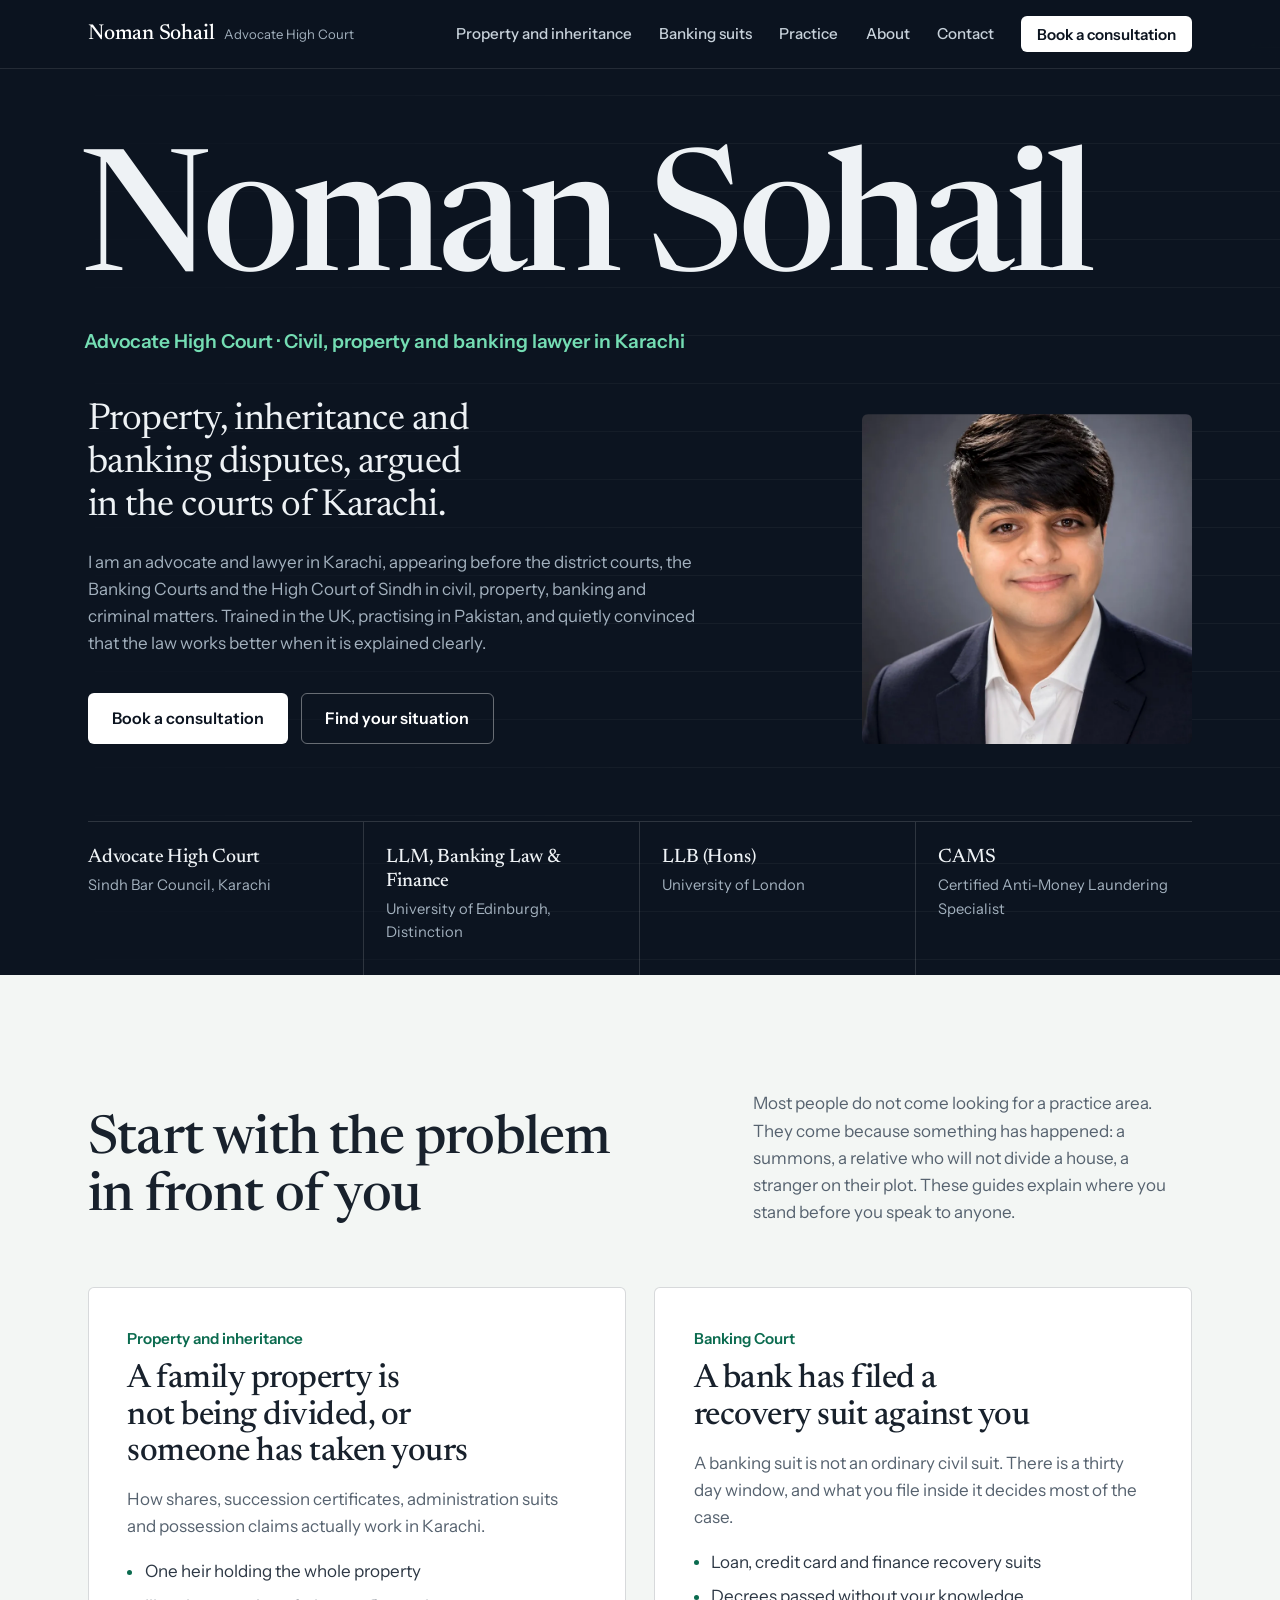
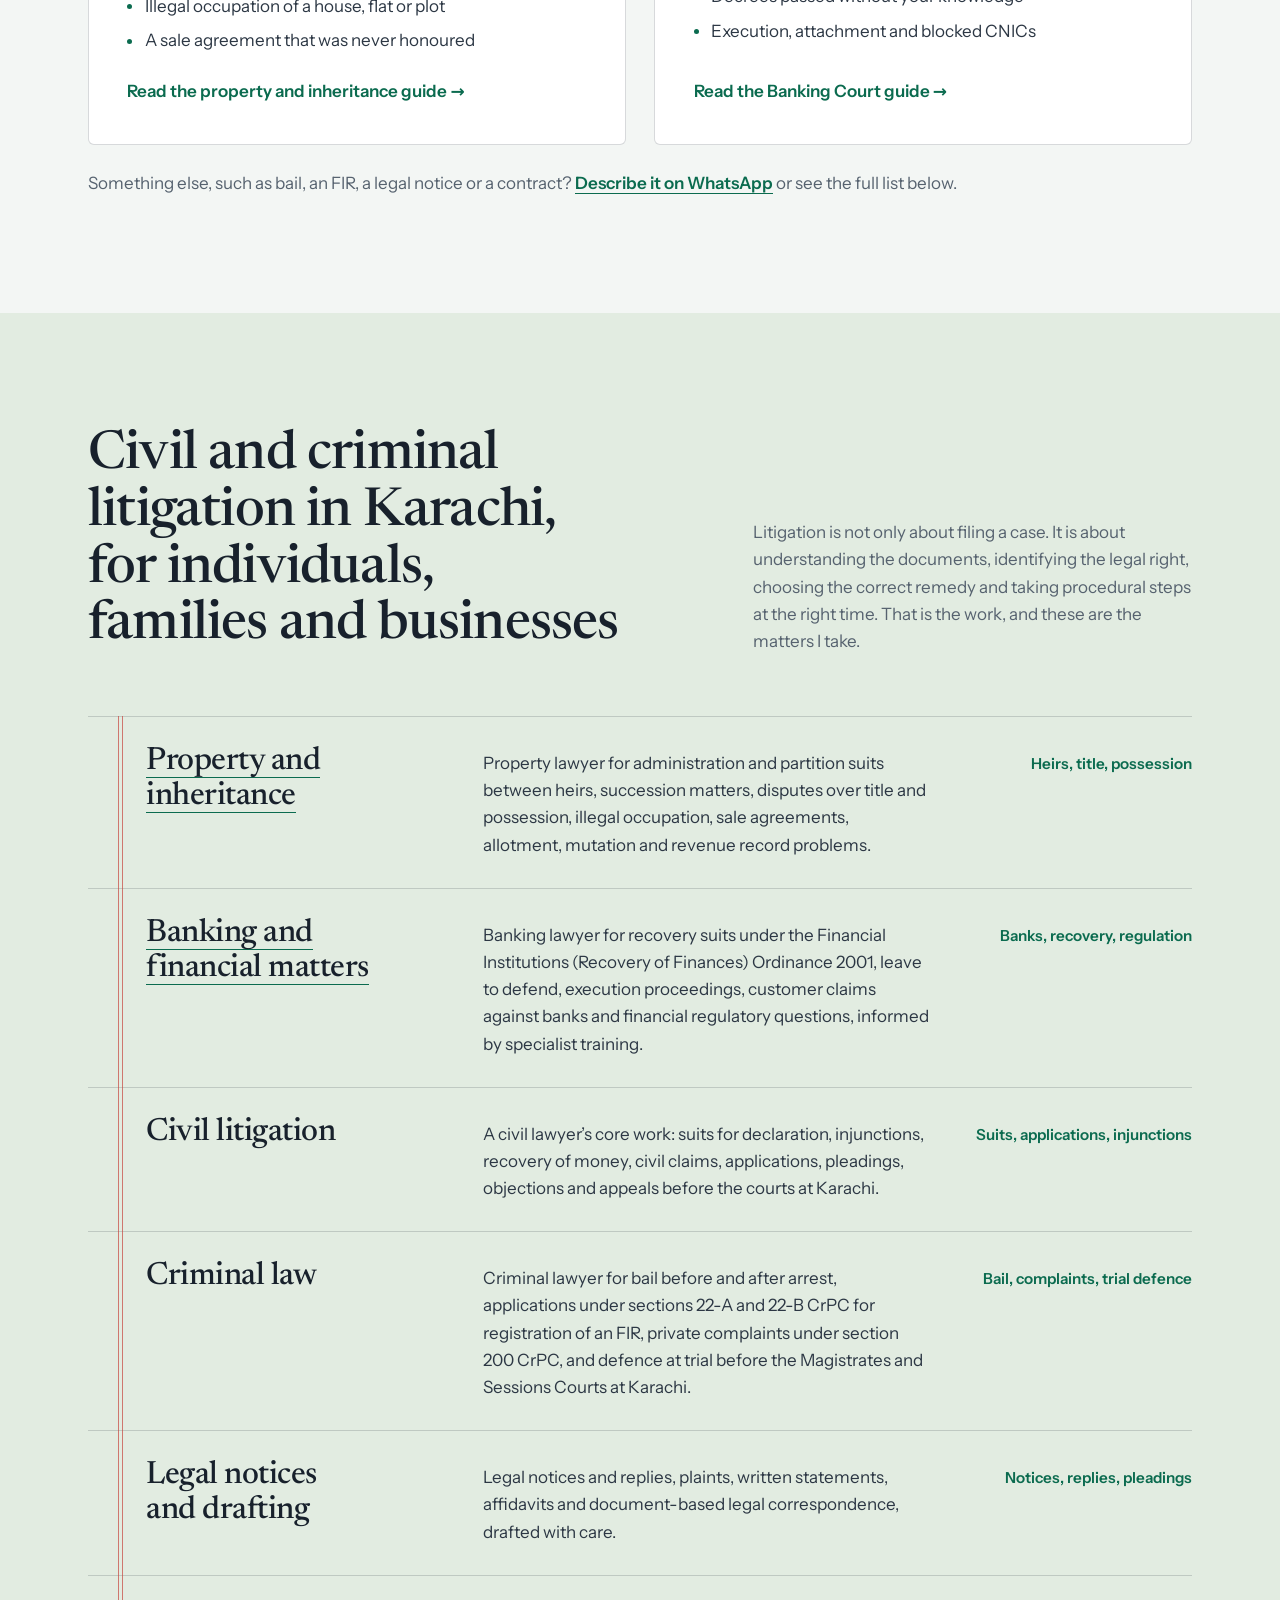
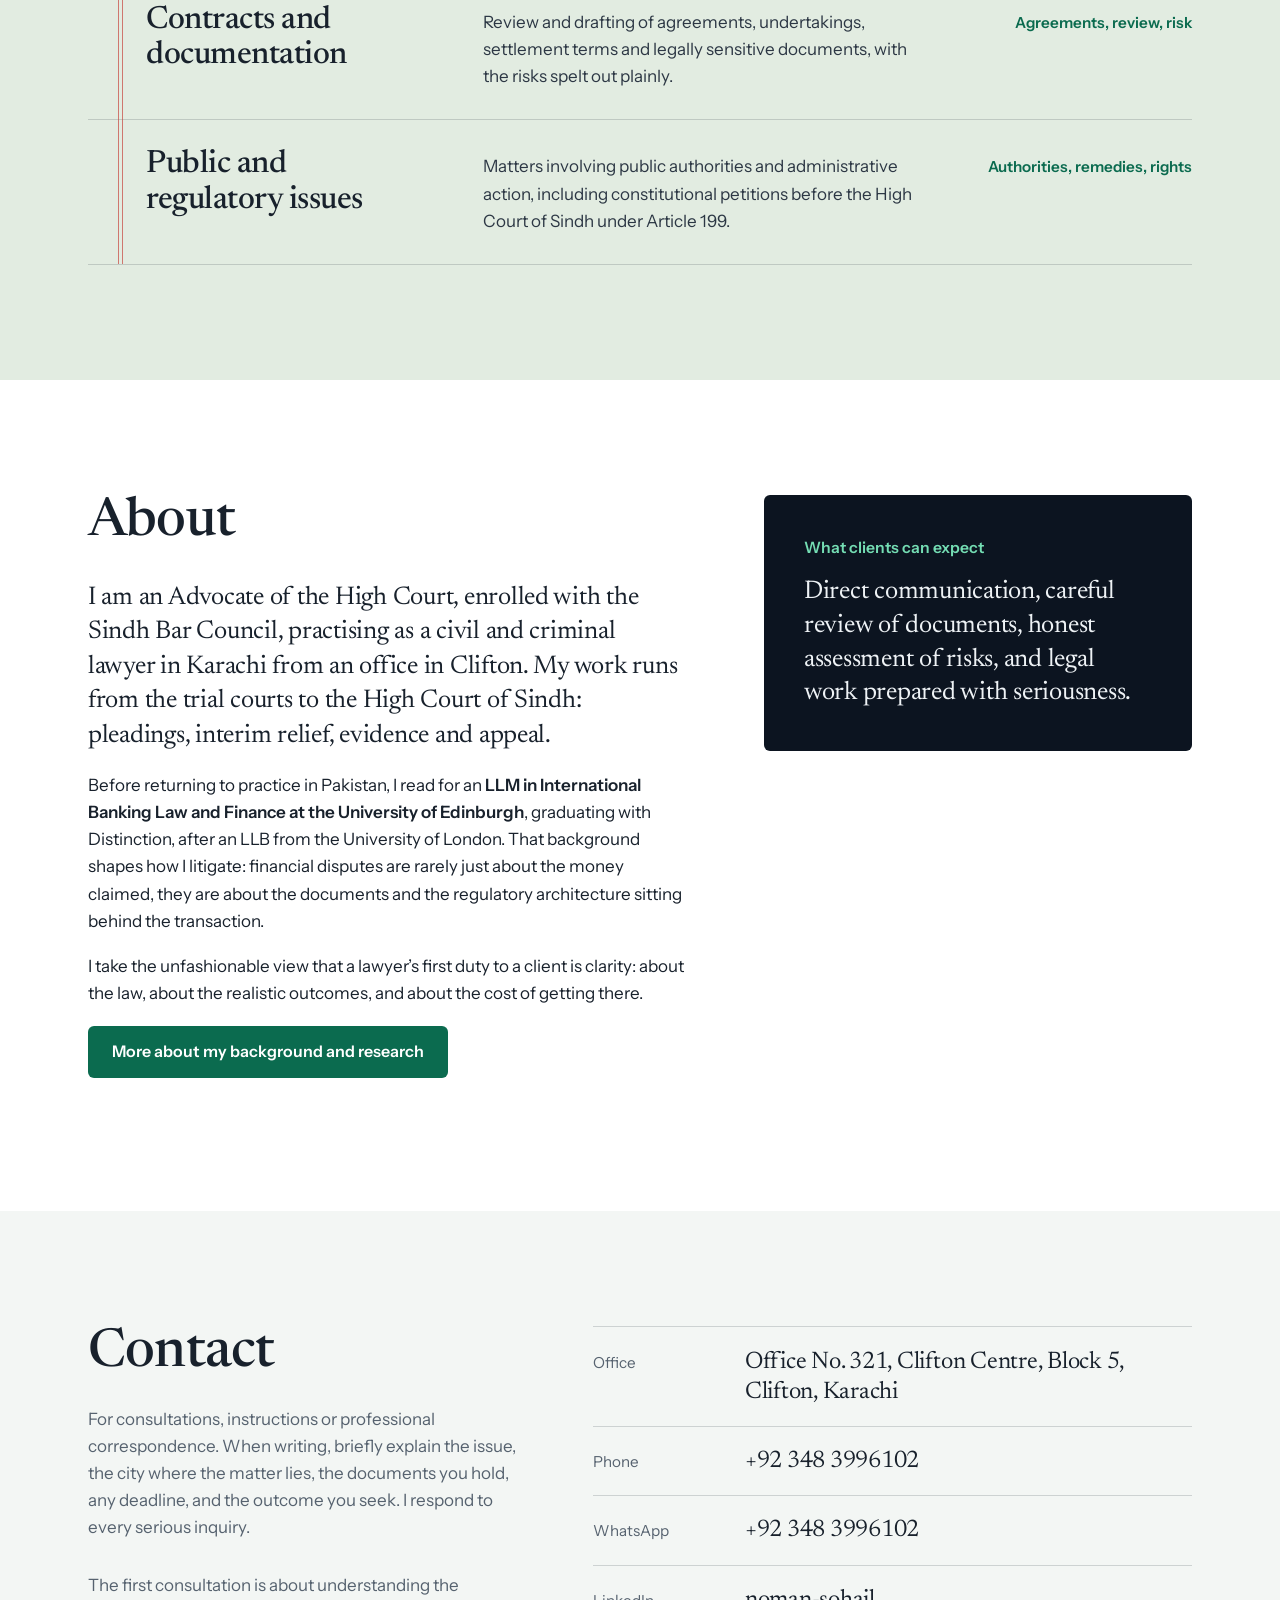
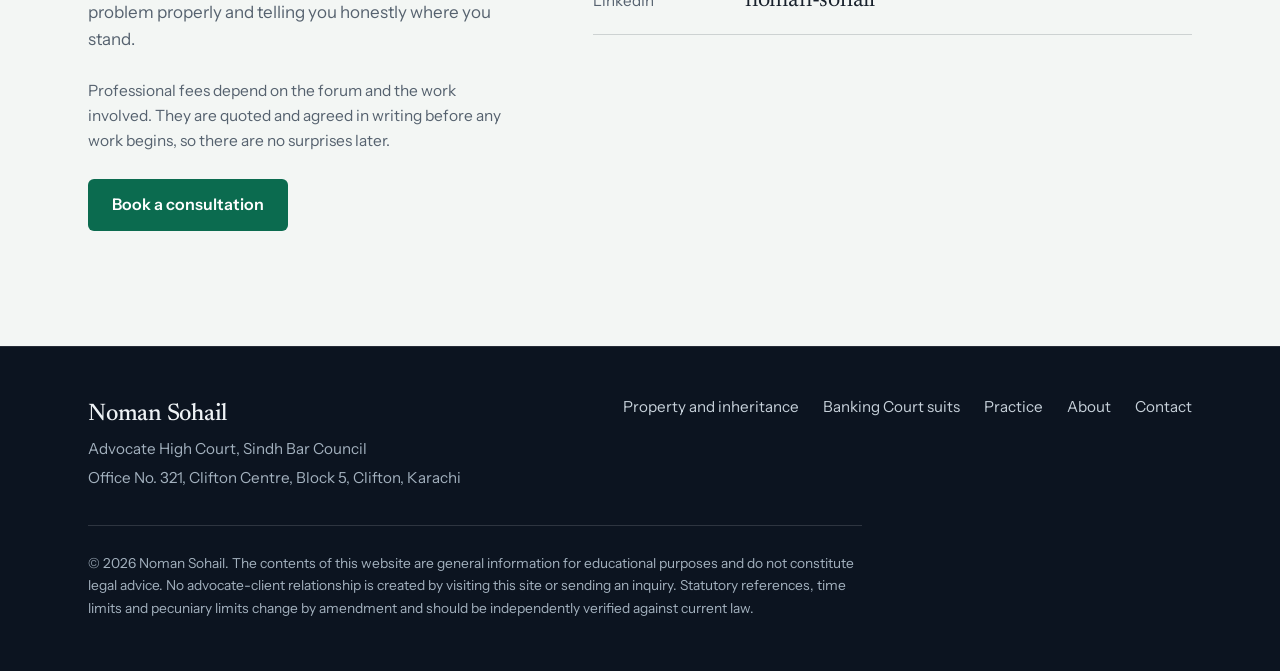
==== commit 1148449c: "Remove the three-sentence tagline from index.html" ====
--- a/index.html
+++ b/index.html
@@ -311,7 +311,6 @@
     <aside class="expect" aria-label="What clients can expect">
       <h3>What clients can expect</h3>
       <p>Direct communication, careful review of documents, honest assessment of risks, and legal work prepared with seriousness.</p>
-      <p>No false drama. No unnecessary complexity. No promises that the law itself does not support.</p>
     </aside>
   </div>
 </section>
